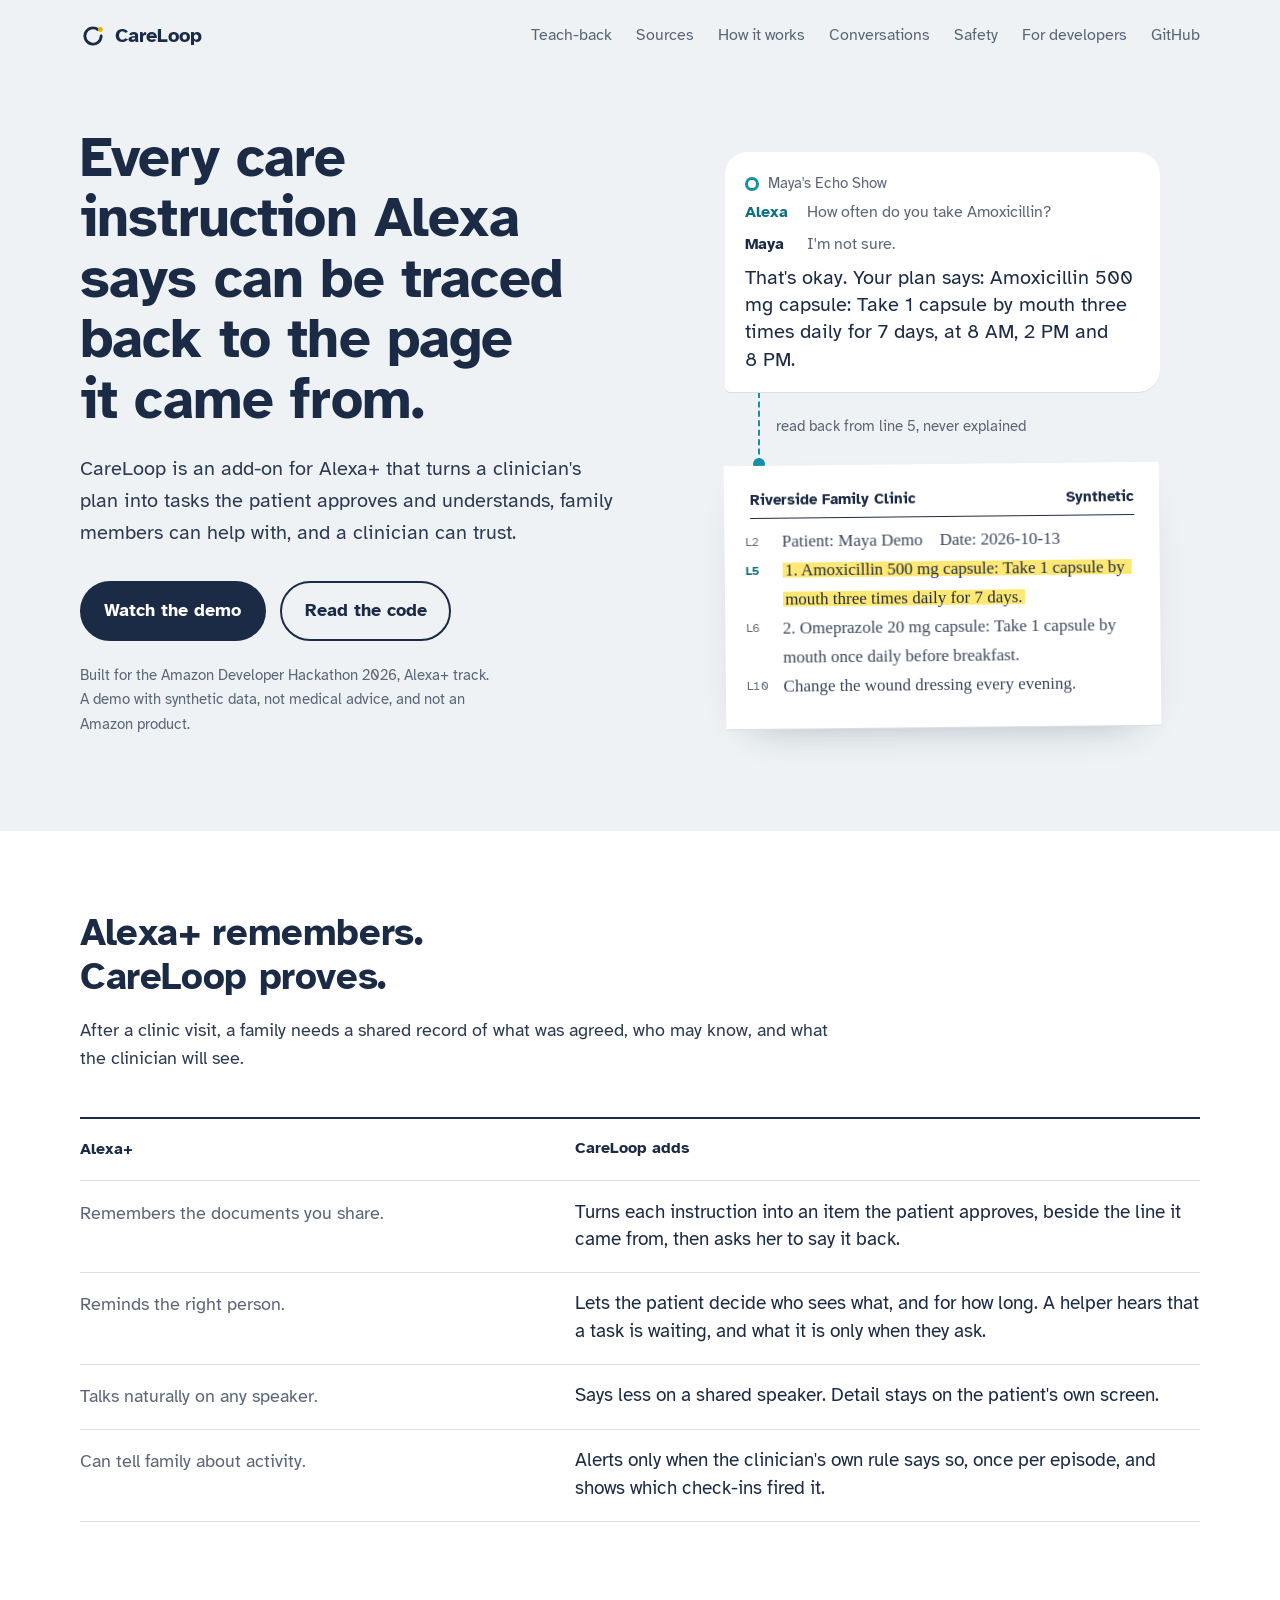
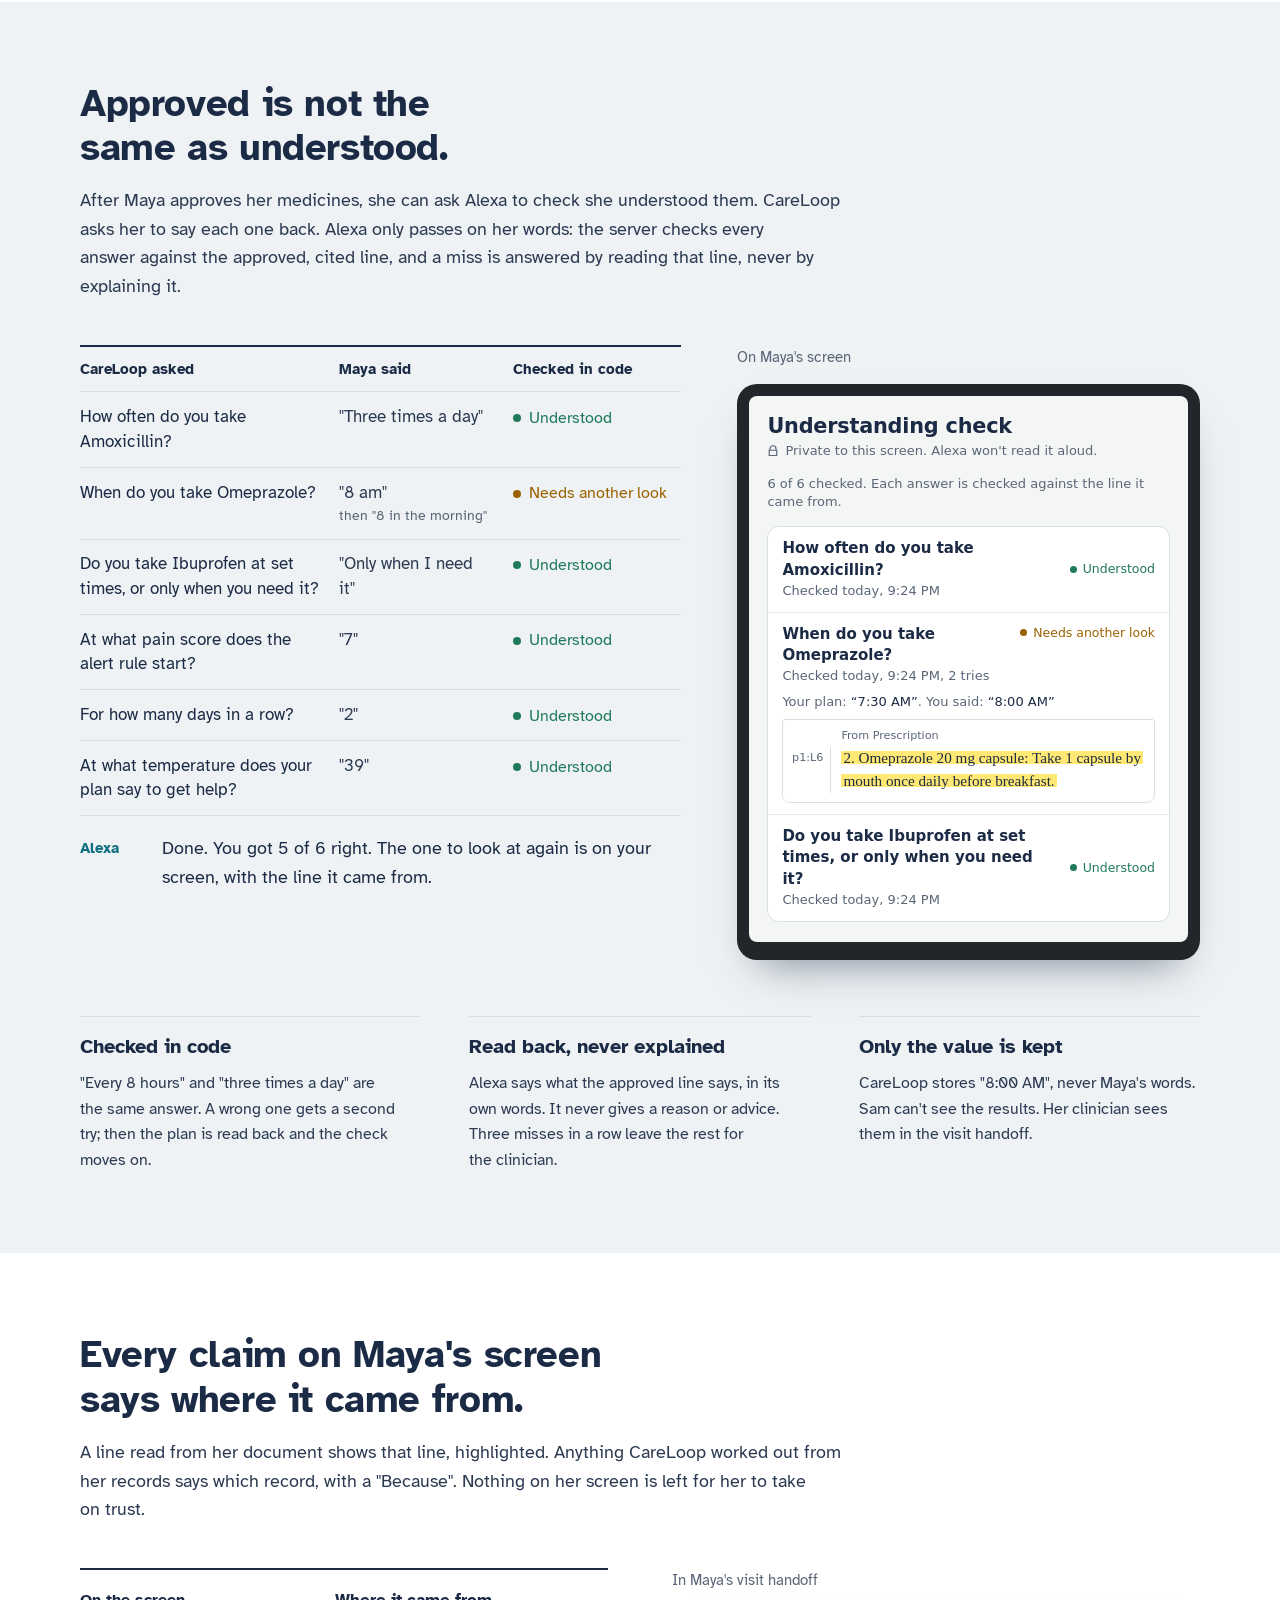
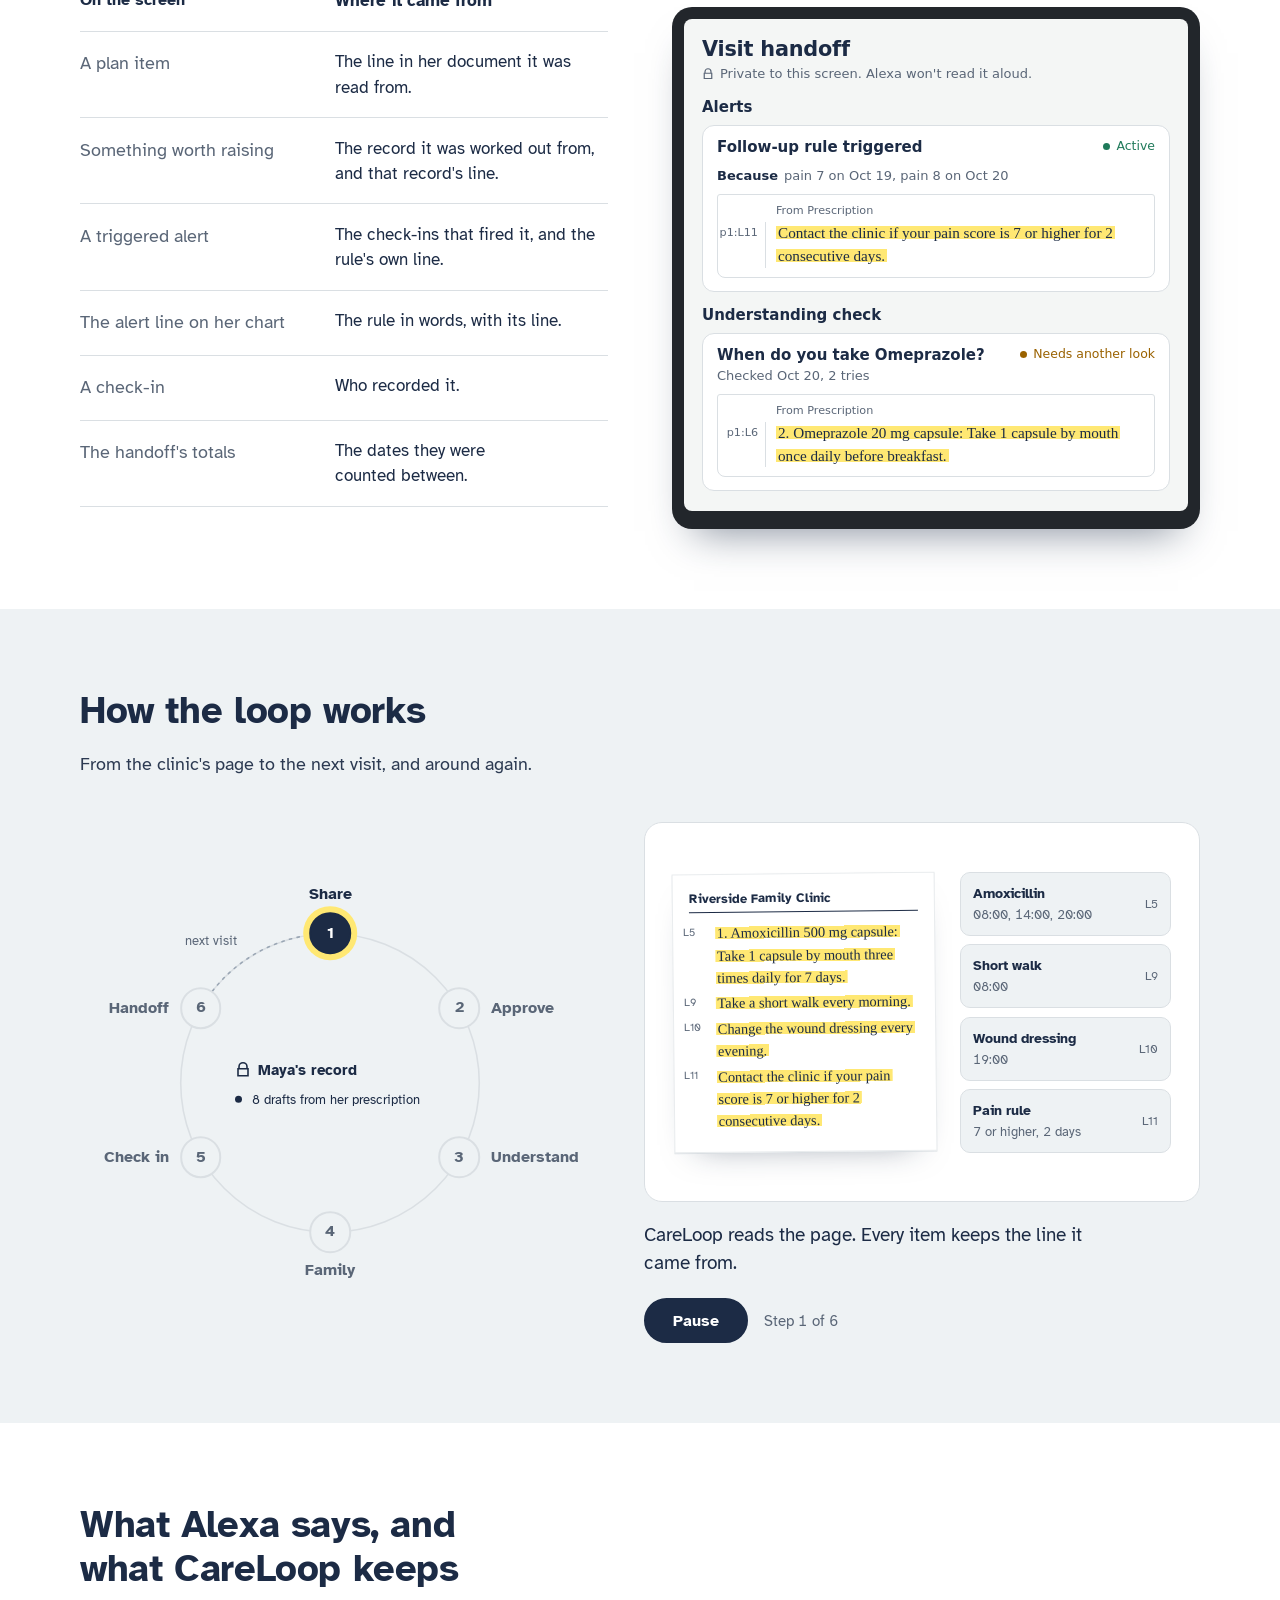
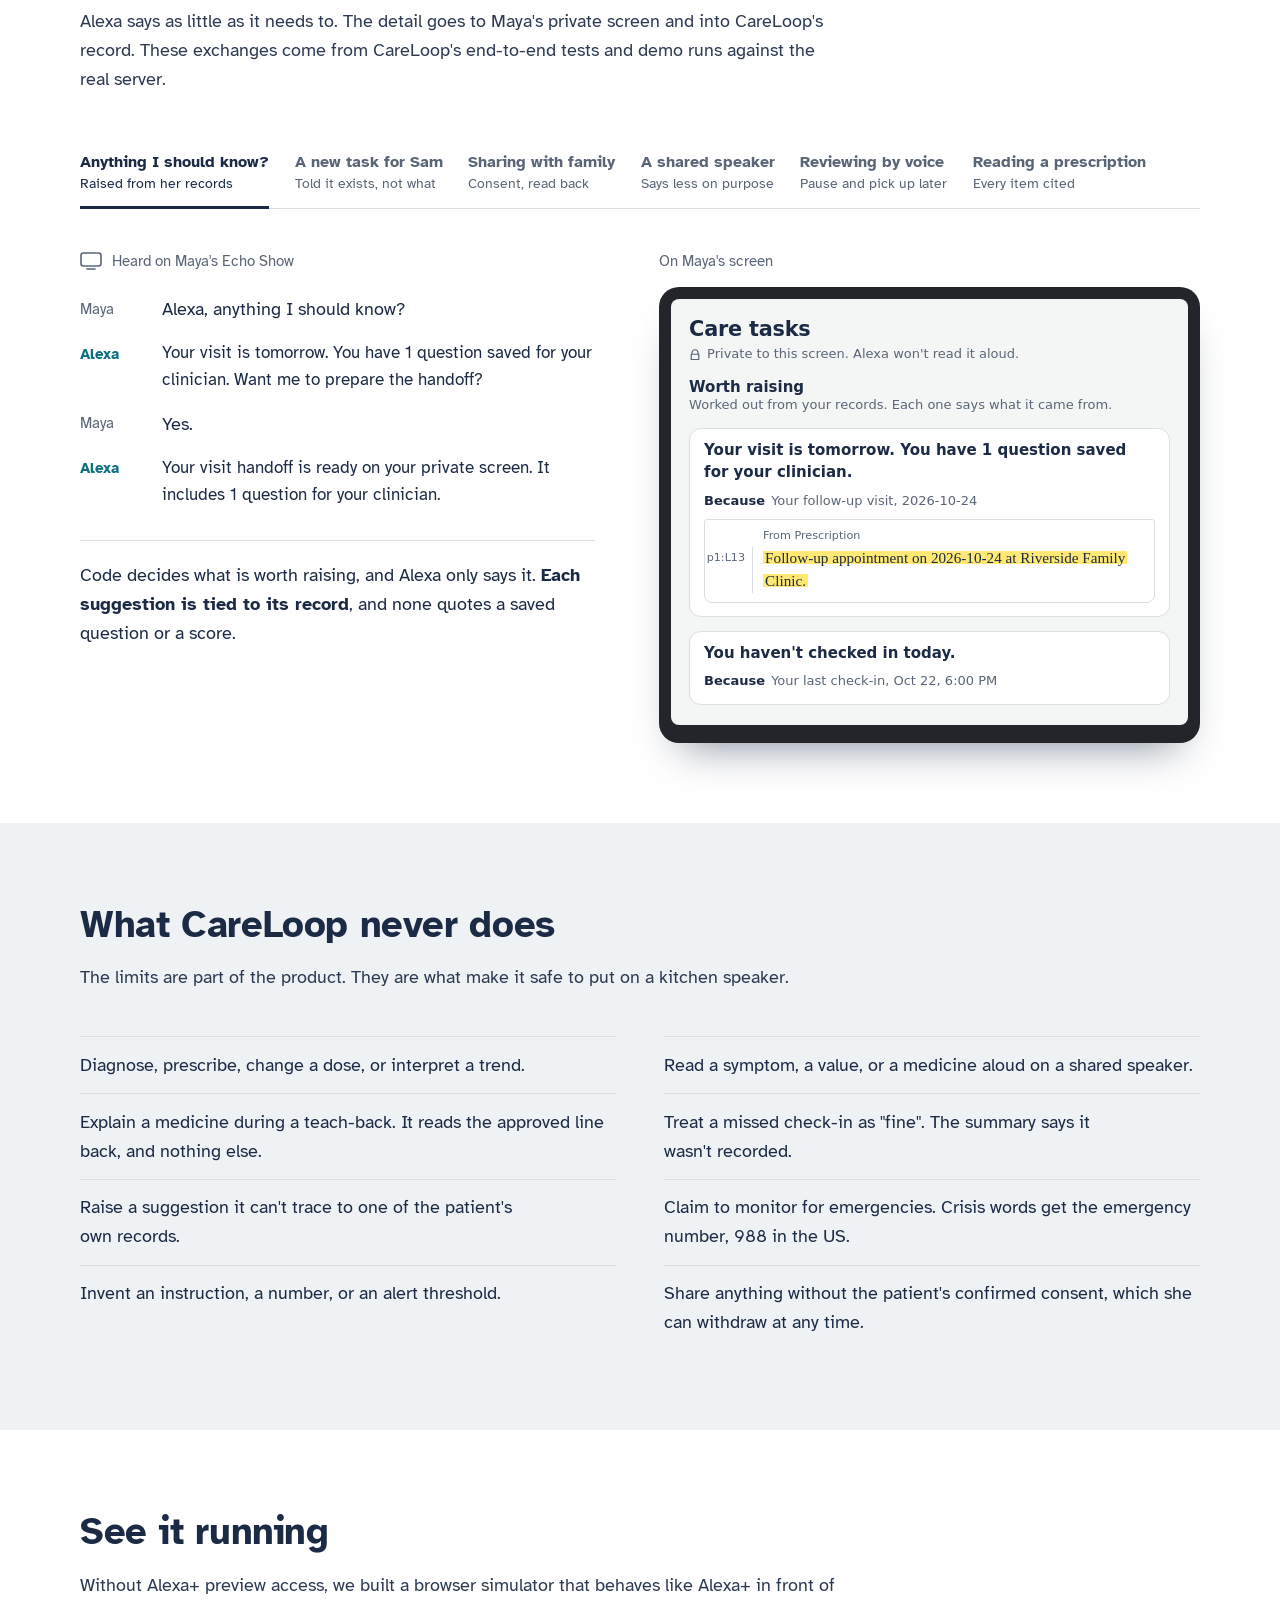
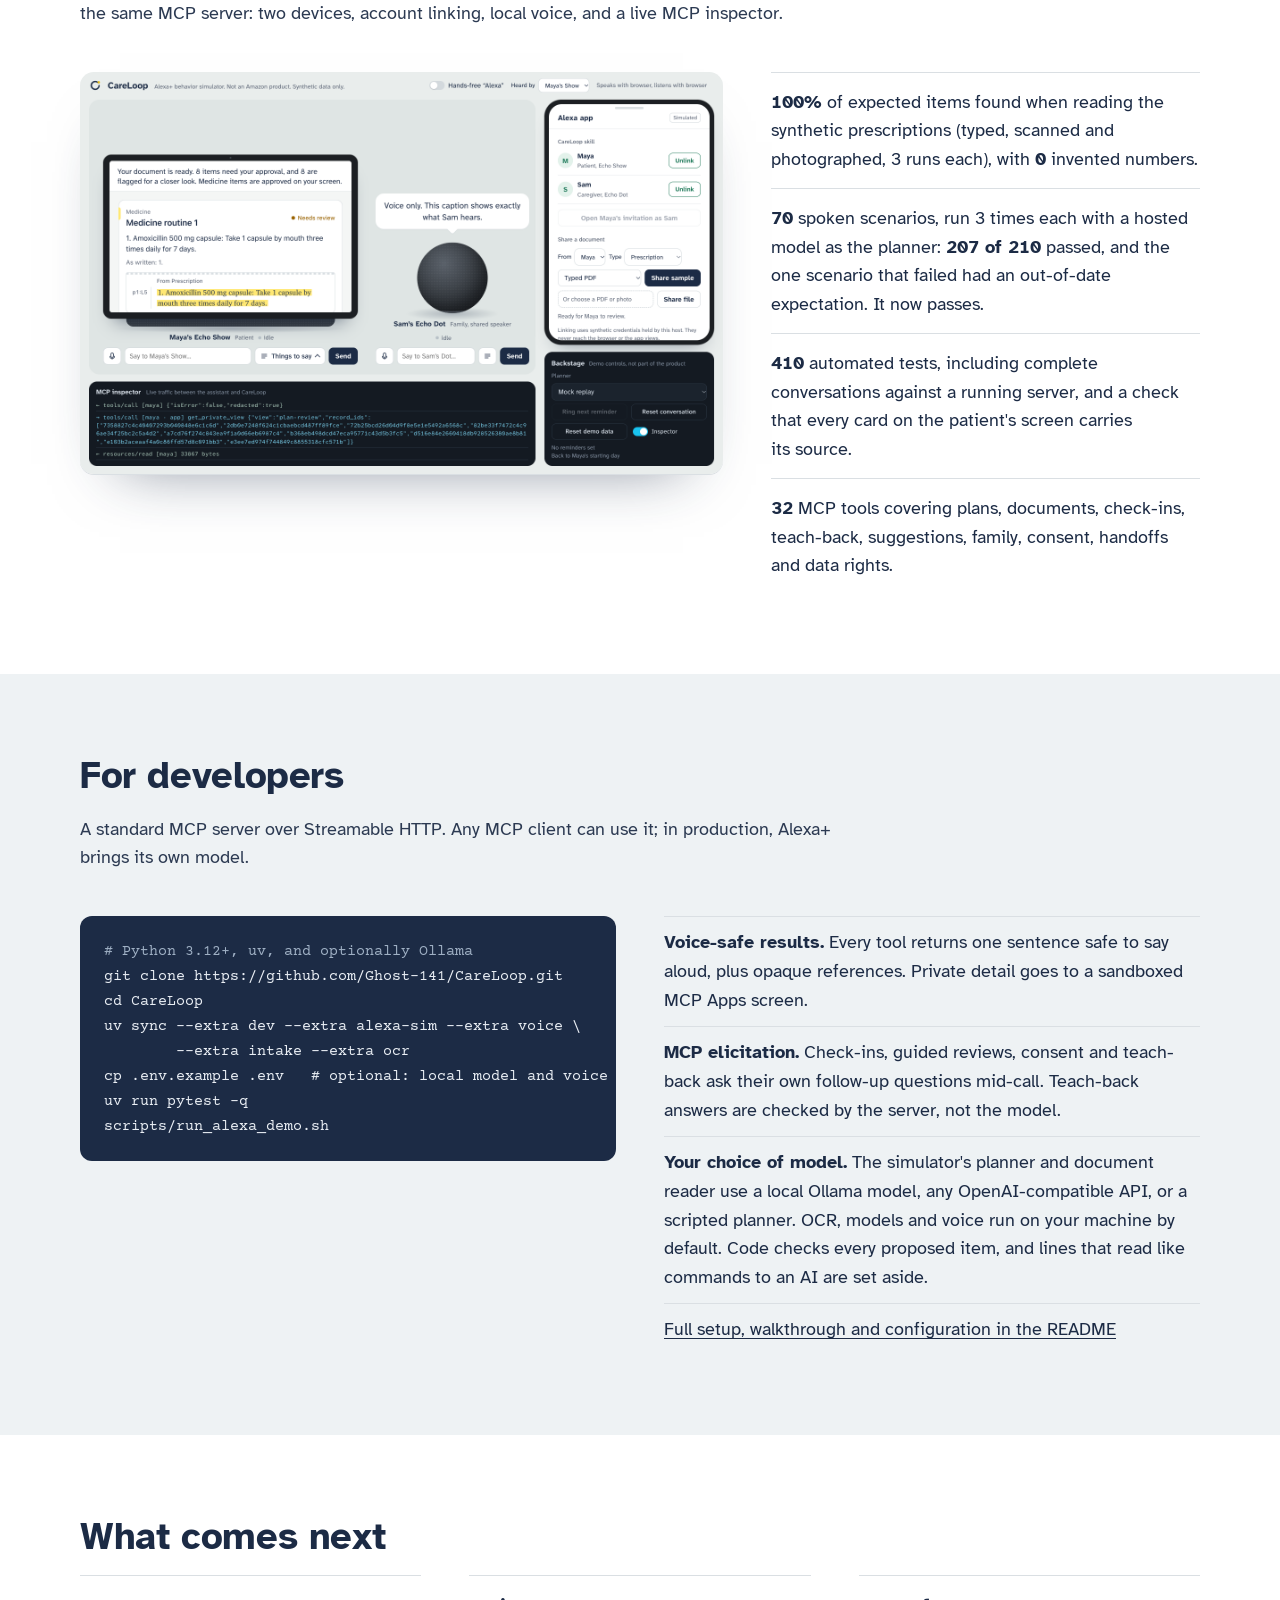
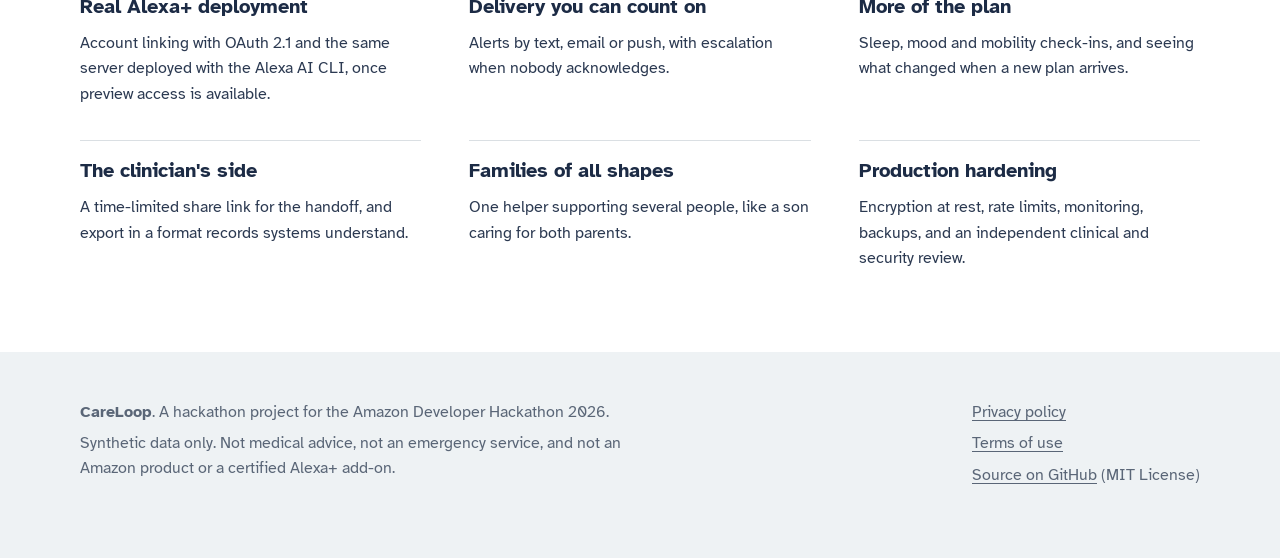
==== site/index.html @ 7f0a235f "Demo: "day four at home" story with real history, and a new 3-minute plan - seed_history (CARELOOP_D" ====
<!doctype html>
<html lang="en">
<head>
<meta charset="utf-8">
<meta name="viewport" content="width=device-width, initial-scale=1">
<title>CareLoop · The accountable care loop for Alexa+</title>
<meta name="description" content="CareLoop is an MCP add-on for Alexa+ that turns a clinician's plan into tasks the patient approves and understands, family members can help with, and a clinician can trust. Every claim traces back to the line or record it came from.">
<link rel="icon" href="data:image/svg+xml,%3Csvg xmlns='http://www.w3.org/2000/svg' viewBox='0 0 32 32'%3E%3Cpath d='M26 16a10 10 0 1 1-4-8' fill='none' stroke='%231c2b45' stroke-width='4' stroke-linecap='round'/%3E%3Ccircle cx='25' cy='8' r='3' fill='%23e0b400'/%3E%3C/svg%3E">
<meta name="theme-color" content="#1c2b45">
<link rel="canonical" href="https://ghost-141.github.io/CareLoop/">
<meta property="og:type" content="website">
<meta property="og:site_name" content="CareLoop">
<meta property="og:title" content="CareLoop · The accountable care loop for Alexa+">
<meta property="og:description" content="CareLoop is an MCP add-on for Alexa+ that turns a clinician's plan into tasks the patient approves and understands, family members can help with, and a clinician can trust. Every claim traces back to the line or record it came from.">
<meta property="og:url" content="https://ghost-141.github.io/CareLoop/">
<meta property="og:image" content="https://ghost-141.github.io/CareLoop/assets/simulator.png">
<meta property="og:image:alt" content="The CareLoop simulator: Maya's Echo Show, Sam's Echo Dot and the Alexa app panel">
<meta name="twitter:card" content="summary_large_image">
<link rel="preconnect" href="https://fonts.googleapis.com">
<link rel="preconnect" href="https://fonts.gstatic.com" crossorigin>
<link href="https://fonts.googleapis.com/css2?family=Atkinson+Hyperlegible:ital,wght@0,400;0,700;1,400&family=Courier+Prime:wght@400;700&display=swap" rel="stylesheet">
<style>
  :root {
    --ink: #1c2b45;
    --paper: #eef2f4;
    --sheet: #ffffff;
    --mark: #ffe873;
    --voice: #1690a6;
    --voice-text: #0e6f81;
    --muted: #5a6677;
    --rule: #dadfe3;
    --sans: "Atkinson Hyperlegible", system-ui, sans-serif;
    --print: Charter, "Bitstream Charter", "Iowan Old Style", Georgia, serif;
    --code: "Courier Prime", "Courier New", monospace;
    --measure: 64ch;
  }
  * { box-sizing: border-box; }
  html { scroll-behavior: smooth; }
  body { margin: 0; background: var(--paper); color: var(--ink); font: 400 1.125rem/1.6 var(--sans); }
  p, li, figcaption { text-wrap: pretty; }
  h1, h2, h3 { text-wrap: balance; }
  a { color: inherit; text-decoration-thickness: 1px; text-underline-offset: 3px; }
  a:focus-visible, button:focus-visible { outline: 3px solid var(--voice); outline-offset: 3px; border-radius: 4px; }
  img { max-width: 100%; height: auto; display: block; }
  .wrap { width: min(1120px, 100% - 2.5rem); margin-inline: auto; }

  /* ---- header ---------------------------------------------------------------------- */
  header.site { padding: 1.25rem 0; }
  header.site .wrap { display: flex; align-items: center; justify-content: space-between; gap: 1rem; flex-wrap: wrap; }
  .wordmark { font-weight: 700; font-size: 1.25rem; text-decoration: none; display: inline-flex; align-items: center; gap: .55rem; }
  .wordmark svg { width: 26px; height: 26px; }
  nav.site { display: flex; gap: 1.5rem; font-size: 1rem; flex-wrap: wrap; }
  nav.site a { text-decoration: none; color: var(--muted); }
  nav.site a:hover { color: var(--ink); text-decoration: underline; }

  /* ---- hero: a spoken line traced back to the page ------------------------------------- */
  .hero { padding: 3.5rem 0 5rem; }
  .hero .wrap { display: grid; grid-template-columns: minmax(0, 1.05fr) minmax(0, 1fr); gap: 4rem; align-items: center; }
  h1 { font-size: clamp(2.2rem, 4.4vw, 3.5rem); line-height: 1.08; letter-spacing: -0.015em; margin: 0 0 1.4rem; font-weight: 700; max-width: 16ch; }
  .lede { font-size: 1.25rem; max-width: 46ch; margin: 0 0 2rem; color: #2c3a52; }
  .actions { display: flex; gap: .9rem; flex-wrap: wrap; }
  .button { display: inline-block; padding: .85rem 1.4rem; border-radius: 999px; font-weight: 700; text-decoration: none; border: 2px solid var(--ink); }
  .button.primary { background: var(--ink); color: var(--sheet); }
  .button.primary:hover { background: #2b3f63; }
  .button.secondary:hover { background: var(--sheet); }
  .fineprint { margin-top: 1.4rem; font-size: .95rem; color: var(--muted); max-width: 46ch; }

  .trace { position: relative; }
  .spoken { background: var(--sheet); border-radius: 1.4rem 1.4rem 1.4rem .3rem; padding: 1.2rem 1.4rem 1.2rem 1.25rem; box-shadow: 0 1px 0 var(--rule); position: relative; z-index: 1; max-width: 30rem; }
  .spoken .who { display: flex; align-items: center; gap: .55rem; font-size: .95rem; color: var(--muted); margin-bottom: .35rem; }
  .ring { width: 14px; height: 14px; border-radius: 50%; border: 3px solid var(--voice); }
  .spoken p { margin: 0; font-size: 1.3rem; line-height: 1.4; }
  .thread { height: 4.5rem; margin-left: 2.1rem; border-left: 2px dashed var(--voice); position: relative; }
  .thread::after { content: ""; position: absolute; left: -7px; bottom: -6px; width: 12px; height: 12px; border-radius: 50%; background: var(--voice); }
  .thread span { position: absolute; left: 1rem; top: 1.35rem; font-size: .95rem; color: var(--muted); }
  .slip { background: var(--sheet); padding: 1.5rem 1.6rem 1.7rem 3.6rem; font: 400 1.0625rem/1.7 var(--print); box-shadow: 0 1px 0 var(--rule), 0 18px 40px -28px rgba(28, 43, 69, .45); transform: rotate(-.6deg); position: relative; }
  .slip .head { margin-left: -2rem; font: 700 .95rem/1.4 var(--sans); border-bottom: 1px solid var(--ink); padding-bottom: .4rem; margin-bottom: .6rem; display: flex; justify-content: space-between; gap: 1rem; }
  .slip .line { white-space: pre-wrap; color: #39465c; position: relative; }
  .slip .line::before { content: attr(data-n); position: absolute; left: -2.3rem; top: .15rem; font: 400 .75rem/1.9 var(--sans); color: var(--muted); font-variant-numeric: tabular-nums; }
  .slip .hit::before { color: var(--voice-text); font-weight: 700; }
  .slip .hit { position: relative; color: var(--ink); }
  .slip .hit mark { background: linear-gradient(transparent 12%, var(--mark) 12%, var(--mark) 88%, transparent 88%); color: inherit; padding: 0 .15em; box-decoration-break: clone; -webkit-box-decoration-break: clone; }


  @media (prefers-reduced-motion: no-preference) {
    .thread { animation: draw 900ms 400ms ease-out both; transform-origin: top; }
    .slip .hit mark { background-size: 0% 100%; background-repeat: no-repeat; animation: sweep 700ms 1200ms ease-out forwards;
      background-image: linear-gradient(transparent 12%, var(--mark) 12%, var(--mark) 88%, transparent 88%); background-color: transparent; }
    @keyframes draw { from { transform: scaleY(0); } to { transform: scaleY(1); } }
    @keyframes sweep { to { background-size: 100% 100%; } }
  }

  .spoken .q { margin: 0 0 .55rem; font-size: 1rem; line-height: 1.4; color: var(--muted); display: grid; grid-template-columns: 3.4rem 1fr; gap: .5rem; }
  .spoken .q b { font-weight: 700; color: var(--ink); }
  .spoken .q b.alexa { color: var(--voice-text); }
  .spoken p.said { font-size: 1.22rem; }

  /* ---- sections ---------------------------------------------------------------------- */
  section { padding: 5rem 0; }
  section.sheet { background: var(--sheet); }
  h2 { font-size: clamp(1.8rem, 3vw, 2.4rem); line-height: 1.15; letter-spacing: -0.01em; margin: 0 0 1rem; max-width: 22ch; }
  h3 { font-size: 1.25rem; margin: 0 0 .5rem; }
  .intro { max-width: var(--measure); margin: 0 0 2.75rem; color: #2c3a52; }

  /* problem: what Alexa+ does, and what a care plan still needs */
  .pairs { border-top: 2px solid var(--ink); }
  .pair-row { display: grid; grid-template-columns: minmax(0, 1fr) minmax(0, 1.4fr); gap: 3rem; padding: 1.1rem 0; border-bottom: 1px solid var(--rule); }
  .pair-row p { margin: 0; }
  .pair-row p:first-child { color: var(--muted); }
  .pair-row p:last-child { font-size: 1.2rem; line-height: 1.45; }
  .pair-row.head p { font-weight: 700; font-size: 1rem; color: var(--ink); }

  /* the loop: a real sequence */

  /* conversations from the product */
  /* ---- what Alexa says, and what CareLoop keeps --------------------------------------- */
  .turn { display: grid; grid-template-columns: 4.2rem 1fr; gap: .9rem; padding: .5rem 0; align-items: start; }
  .turn .speaker { font-size: .95rem; color: var(--muted); padding-top: .1rem; }
  .turn .speaker.alexa { color: var(--voice-text); font-weight: 700; }
  .turn p { margin: 0; }
  .turn.alexa p { font-size: 1.05rem; }
  .turn.note p { font-size: .98rem; color: var(--muted); font-style: italic; }

  .tabs { display: flex; gap: .25rem 1.6rem; flex-wrap: wrap; border-bottom: 1px solid var(--rule); margin: 0 0 2.5rem; }
  .tabs button { font: 700 1rem/1.3 var(--sans); color: var(--muted); background: none; border: 0; padding: .9rem 0 .8rem; margin-bottom: -1px;
    border-bottom: 3px solid transparent; cursor: pointer; display: grid; gap: .1rem; text-align: left; }
  .tabs button span { font-weight: 400; font-size: .875rem; }
  .tabs button:hover { color: var(--ink); }
  .tabs button[aria-selected="true"] { color: var(--ink); border-bottom-color: var(--ink); }
  .tabs button:focus-visible { outline-offset: 4px; }

  .exchange { display: grid; grid-template-columns: minmax(0, 1fr) minmax(0, 1.05fr); gap: 1.5rem 4rem; align-items: start; }
  .exchange[hidden] { display: none; }
  .heard { margin: 0 0 .9rem; display: flex; align-items: center; gap: .6rem; font-size: .95rem; color: var(--muted); }
  .heard svg { width: 22px; height: 18px; flex: none; }
  .exchange .why { margin: 1.5rem 0 0; padding-top: 1.25rem; border-top: 1px solid var(--rule); font-size: 1.125rem; }
  .exchange .why strong { font-weight: 700; }
  .keeps { margin: 0; }
  .keeps figcaption { font-size: .95rem; color: var(--muted); margin: 0 0 .9rem; }

  /* An Echo Show, drawn as an object; its screen uses the product's own components. */
  .device-show { background: #22262b; border-radius: 20px; padding: 12px 12px 18px; box-shadow: 0 24px 40px -22px rgba(28, 43, 69, .55); }
  .ui { --page: #f4f6f5; --hair: #dadfe3; --hair-soft: #e9ecee; --ok: #1f7a5a; --warn: #9a6200; --warn-soft: #fff4d1; --danger: #b42318;
    --round: ui-rounded, "SF Pro Rounded", system-ui, -apple-system, "Segoe UI", sans-serif; --ui-sans: system-ui, -apple-system, "Segoe UI", Roboto, sans-serif;
    background: var(--page); border-radius: 8px; padding: 18px 18px 20px; font: 400 .9375rem/1.45 var(--ui-sans); color: var(--ink); display: grid; gap: 14px; }
  .ui-title { font: 600 1.3rem/1.2 var(--round); margin: 0; letter-spacing: -.01em; }
  .ui-note { display: flex; align-items: center; gap: 6px; color: var(--muted); font-size: .8125rem; margin: 3px 0 0; }
  .ui-note svg { width: 12px; height: 12px; flex: none; }
  .ui-h { font: 600 .9375rem/1.3 var(--round); margin: 0 0 -6px; }
  .ui-sub { color: var(--muted); font-size: .8125rem; margin: -10px 0 0; }
  .ui-rows { background: var(--sheet); border: 1px solid var(--hair); border-radius: 12px; overflow: hidden; }
  .ui-row { padding: 11px 14px; border-top: 1px solid var(--hair-soft); display: flex; gap: 12px; align-items: center; justify-content: space-between; }
  .ui-row:first-child { border-top: 0; }
  .ui-row.timed { display: grid; grid-template-columns: 3.4rem 1fr auto; align-items: start; }
  .ui-when { font: 600 .98rem/1.35 var(--round); font-variant-numeric: tabular-nums; }
  .ui-row b { font-weight: 600; display: block; }
  .ui-meta { color: var(--muted); font-size: .8125rem; display: block; }
  .ui-doc b { display: block; font-weight: 600; }
  .ui-status { display: inline-flex; align-items: center; gap: 6px; font-size: .78rem; font-weight: 500; white-space: nowrap; color: var(--muted); }
  .ui-status::before { content: ""; width: 7px; height: 7px; border-radius: 50%; background: currentColor; }
  .ui-status.ok { color: var(--ok); } .ui-status.warn { color: var(--warn); }
  .ui-btn { font: 600 .8125rem/1 var(--ui-sans); border-radius: 9px; padding: 0 12px; min-height: 32px; display: inline-flex; align-items: center; white-space: nowrap; }
  .ui-btn.primary { background: var(--ink); color: var(--sheet); }
  .ui-btn.quiet { border: 1px solid var(--hair); }
  .ui-btn.danger { color: var(--danger); padding: 0 4px; }
  .ui-review { background: var(--sheet); border: 1px solid var(--hair); border-radius: 12px; padding: 13px 14px 14px; position: relative; display: grid; gap: 8px; }
  .ui-review::before { content: ""; position: absolute; left: -1px; top: 14px; width: 4px; height: 24px; border-radius: 0 3px 3px 0; background: var(--mark); }
  .ui-review .ui-head { display: flex; justify-content: space-between; align-items: start; gap: 10px; }
  .ui-review .ui-name { display: block; font: 600 1.02rem/1.3 var(--round); margin: 1px 0 0; }
  .ui-review p { margin: 0; }
  .ui-slip { border: 1px solid var(--hair); border-radius: 3px 3px 8px 8px; font: 400 .95rem/1.5 var(--print); padding: 8px 10px 9px 0; display: grid; grid-template-columns: 48px 1fr; gap: 0 10px; }
  .ui-slip .from { grid-column: 2; font: 500 .7rem/1 var(--ui-sans); color: var(--muted); margin: 2px 0 6px; }
  .ui-slip .ln { font: 500 .7rem/2 var(--ui-sans); color: var(--muted); text-align: right; border-right: 1px solid var(--hair); padding-right: 7px; font-variant-numeric: tabular-nums; }
  .ui-slip mark { background: linear-gradient(transparent 12%, var(--mark) 12%, var(--mark) 88%, transparent 88%); color: inherit; padding: 0 2px; box-decoration-break: clone; -webkit-box-decoration-break: clone; }
  .ui-slip .ocr { display: block; font: 500 .7rem/1.6 var(--ui-sans); color: var(--muted); }
  .ui-field { display: grid; grid-template-columns: 4.5rem 1fr; align-items: center; gap: 10px; font-size: .8125rem; color: var(--muted); }
  .ui-field span:last-child { border: 1px solid var(--hair); border-radius: 7px; padding: 6px 9px; color: var(--ink); background: var(--page); font-variant-numeric: tabular-nums; }
  .ui-flag { background: var(--warn-soft); color: var(--warn); border-radius: 8px; padding: 8px 10px; font-size: .8125rem; }
  .ui-actions { display: flex; gap: 8px; }
  .ui-doc { display: flex; gap: 12px; align-items: center; background: var(--sheet); border: 1px solid var(--hair); border-radius: 12px; padding: 10px 14px; }
  .ui-doc i { width: 24px; height: 30px; flex: none; border: 1.5px solid var(--ink); border-radius: 2px 7px 2px 2px; background: repeating-linear-gradient(transparent 0 8px, var(--muted) 8px 9.5px, transparent 9.5px 12px) 4px 2px / 14px 22px no-repeat; opacity: .85; }

  /* Sam's Echo Dot has no screen, so what CareLoop keeps is the grant itself. */
  .grant { background: var(--sheet); border: 1px solid var(--rule); border-radius: 14px; overflow: hidden; }
  .grant-head { padding: 1rem 1.25rem; border-bottom: 1px solid var(--rule); display: flex; justify-content: space-between; gap: 1rem; align-items: baseline; flex-wrap: wrap; }
  .grant-head b { font-size: 1.1rem; }
  .grant-head span { color: var(--muted); font-size: .95rem; }
  .grant ul { list-style: none; margin: 0; padding: 0; }
  .grant li { display: flex; justify-content: space-between; gap: 1rem; padding: .8rem 1.25rem; border-top: 1px solid #e9ecee; font-size: 1rem; }
  .grant li:first-child { border-top: 0; }
  .grant .allowed, .grant .withheld { display: inline-flex; align-items: center; gap: .45rem; font-size: .95rem; white-space: nowrap; }
  .grant .allowed { color: #1f7a5a; }
  .grant .withheld { color: var(--muted); }
  .grant .allowed::before, .grant .withheld::before { content: ""; width: 8px; height: 8px; border-radius: 50%; background: currentColor; }
  .grant .withheld::before { background: none; border: 1.5px solid currentColor; width: 7px; height: 7px; }
  .grant-foot { margin: 0; padding: .9rem 1.25rem; border-top: 1px solid var(--rule); background: var(--paper); font-size: .95rem; color: #2c3a52; }

  @media (prefers-reduced-motion: no-preference) {
    .exchange.entering .turn, .exchange.entering .keeps { animation: arrive 360ms cubic-bezier(.2, .7, .2, 1) both; animation-delay: calc(var(--i, 0) * 70ms); }
    @keyframes arrive { from { opacity: 0; transform: translateY(6px); } }
  }

  /* ---- teach-back: what Maya was asked, what she said, what the code decided ---------- */
  .tb { display: grid; grid-template-columns: minmax(0, 1.3fr) minmax(0, 1fr); gap: 2.5rem 3.5rem; align-items: start; }
  .check { border-top: 2px solid var(--ink); margin: 0; }
  .check-row { display: grid; grid-template-columns: minmax(0, 1.55fr) minmax(0, 1fr) 10.5rem; gap: 1.25rem; padding: .8rem 0; border-bottom: 1px solid var(--rule); align-items: baseline; font-size: 1.05rem; line-height: 1.45; }
  .check-row.head { font-size: .95rem; font-weight: 700; padding: .7rem 0; }
  .check-row .heard-as { color: #2c3a52; }
  .check-row .heard-as small { display: block; color: var(--muted); font-size: .9rem; }
  .verdict { display: inline-flex; align-items: center; gap: .45rem; font-size: .98rem; white-space: nowrap; }
  .verdict::before { content: ""; width: 8px; height: 8px; border-radius: 50%; background: currentColor; flex: none; }
  .verdict.ok { color: #1f7a5a; }
  .verdict.warn { color: #9a6200; }
  .check-end { display: grid; grid-template-columns: 4.2rem 1fr; gap: .9rem; padding: 1.1rem 0 0; margin: 0; }
  .check-end span { color: var(--voice-text); font-weight: 700; font-size: .95rem; padding-top: .1rem; }
  .rules3 { display: grid; grid-template-columns: repeat(3, minmax(0, 1fr)); gap: 2rem 3rem; margin: 3.5rem 0 0; padding: 0; list-style: none; }
  .rules3 li { border-top: 1px solid var(--rule); padding-top: .9rem; }
  .rules3 p { margin: .3rem 0 0; font-size: 1rem; color: #2c3a52; }
  .ui-said { margin: 0; font-size: .8125rem; color: var(--muted); }
  .ui-said q { color: var(--ink); }
  .ui-row.tall { display: grid; gap: 7px; }
  .ui-row.tall .ui-head { display: flex; justify-content: space-between; gap: 10px; align-items: start; }

  /* ---- sources: every claim and where it came from ---------------------------------- */
  .src { display: grid; grid-template-columns: minmax(0, 1fr) minmax(0, 1fr); gap: 2.5rem 4rem; align-items: start; }
  .src .pair-row { grid-template-columns: minmax(0, .9fr) minmax(0, 1.1fr); gap: 2rem; }
  .src .pair-row p:last-child { font-size: 1.08rem; }
  .ui-because { display: flex; gap: 6px; align-items: baseline; margin: 0; font-size: .8125rem; color: var(--muted); }
  .ui-because b { color: var(--ink); font-weight: 600; flex: none; }
  .ui-card { background: var(--sheet); border: 1px solid var(--hair); border-radius: 12px; padding: 11px 14px 13px; display: grid; gap: 8px; }
  .ui-card .ui-head { display: flex; justify-content: space-between; gap: 10px; align-items: start; }

  /* safety */
  .never { columns: 2; column-gap: 3rem; margin: 0; padding: 0; list-style: none; }
  .never li { break-inside: avoid; padding: .85rem 0; border-top: 1px solid var(--rule); }

  /* see it */
  .seeit { display: grid; grid-template-columns: minmax(0, 1.5fr) minmax(0, 1fr); gap: 3rem; align-items: start; }
  .screen-shot { border-radius: 14px; overflow: hidden; box-shadow: 0 1px 0 var(--rule), 0 30px 60px -40px rgba(28, 43, 69, .6); background: var(--sheet); }
  .facts { margin: 0; padding: 0; list-style: none; }
  .facts li { padding: .9rem 0; border-top: 1px solid var(--rule); }
  .facts b { font-variant-numeric: tabular-nums; }

  /* developers */
  .dev { display: grid; grid-template-columns: minmax(0, 1fr) minmax(0, 1fr); gap: 3rem; align-items: start; }
  pre { margin: 0; background: var(--ink); color: #e9eef4; padding: 1.4rem 1.5rem; border-radius: 12px; overflow-x: auto; font: 400 .92rem/1.7 var(--code); }
  pre .c { color: #9fb0c4; }
  .stack { margin: 0; padding: 0; list-style: none; }
  .stack li { padding: .7rem 0; border-top: 1px solid var(--rule); }

  /* roadmap */
  .next { display: grid; grid-template-columns: repeat(3, minmax(0, 1fr)); gap: 2rem 3rem; margin: 0; padding: 0; list-style: none; }
  .next li { border-top: 1px solid var(--rule); padding-top: .9rem; }
  .next p { margin: .3rem 0 0; font-size: 1rem; color: #2c3a52; }


  footer.site { padding: 3rem 0 4rem; font-size: .98rem; color: var(--muted); }
  footer.site .wrap { display: flex; justify-content: space-between; gap: 2rem; flex-wrap: wrap; }
  footer.site p { margin: 0 0 .4rem; max-width: 60ch; }

  /* ---- how the loop works: a ring of five steps around Maya's record ------------------ */
  .loopviz { display: grid; grid-template-columns: minmax(0, 500px) minmax(0, 1fr); gap: 3rem 4rem; align-items: center; }
  .ring-wrap { position: relative; width: 88%; margin-inline: auto; aspect-ratio: 1; }
  .ring-svg { position: absolute; inset: 0; width: 100%; height: 100%; overflow: visible; }
  .ring-track { fill: none; stroke: var(--rule); stroke-width: 2; }
  .ring-back { fill: none; stroke: #9aa6b4; stroke-width: 2; stroke-dasharray: 3 7; stroke-linecap: round; }
  .ring-prog { fill: none; stroke: var(--ink); stroke-width: 4; stroke-linecap: round; }
  .ring-token { fill: var(--ink); stroke: var(--mark); stroke-width: 5; paint-order: stroke; }
  .ring-next { font: 400 17px var(--sans); fill: var(--muted); }
  .station { position: absolute; transform: translate(-50%, -50%); display: block;
    background: none; border: 0; padding: 0; cursor: pointer; font: 700 1rem/1.2 var(--sans); color: var(--muted); }
  .station span { position: absolute; white-space: nowrap; }
  .station.lab-top span { bottom: calc(100% + .5rem); left: 50%; transform: translateX(-50%); }
  .station.lab-right span { left: calc(100% + .7rem); top: 50%; transform: translateY(-50%); }
  .station.lab-left span { right: calc(100% + .7rem); top: 50%; transform: translateY(-50%); }
  .station.lab-below span { top: calc(100% + .55rem); left: 50%; transform: translateX(-50%); }
  .station i { font-style: normal; width: 2.6rem; height: 2.6rem; border-radius: 50%; display: grid; place-items: center;
    background: var(--paper); border: 2px solid var(--rule); color: var(--muted); transition: background .3s, border-color .3s, color .3s, box-shadow .3s; }
  .station.done i { border-color: var(--ink); color: var(--ink); }
  .station[aria-current="step"] { color: var(--ink); }
  .station[aria-current="step"] i { background: var(--ink); border-color: var(--ink); color: var(--sheet); box-shadow: 0 0 0 6px var(--mark); }
  .station:hover { color: var(--ink); }
  .station:focus-visible { outline: none; }
  .station:focus-visible i { outline: 3px solid var(--voice); outline-offset: 4px; }
  .ring-col { position: relative; }
  .record { position: absolute; left: 50%; top: 50%; transform: translate(-50%, -50%); width: 38%; }
  .record h3 { font-size: .95rem; margin: 0 0 .55rem; display: flex; align-items: center; gap: .45rem; }
  .record h3 svg { width: 16px; height: 16px; flex: none; }
  .record ol { list-style: none; margin: 0; padding: 0; display: grid; gap: .3rem; }
  .record li { font-size: .84rem; line-height: 1.3; color: var(--ink); display: grid; grid-template-columns: .7rem 1fr; gap: .35rem; align-items: baseline; }
  .record li::before { content: ""; width: 7px; height: 7px; border-radius: 50%; background: var(--ink); transform: translateY(-1px); }
  .record li[hidden] { display: none; }

  .stage { display: grid; gap: 1.25rem; }
  .scene { background: var(--sheet); border: 1px solid var(--rule); border-radius: 18px; min-height: 380px; padding: 1.75rem; display: grid; align-items: center; position: relative; overflow: hidden; }
  .scene > div[hidden] { display: none; }
  .caption { margin: 0; font-size: 1.2rem; line-height: 1.45; max-width: 40ch; min-height: 3.5rem; }
  .controls { display: flex; align-items: center; gap: 1rem; }
  .play { font: 700 1rem var(--sans); padding: .65rem 1.3rem; border-radius: 999px; border: 2px solid var(--ink); background: var(--ink); color: var(--sheet); cursor: pointer; min-width: 6.5rem; }
  .play:hover { background: #2b3f63; }
  .play:focus-visible { outline: 3px solid var(--voice); outline-offset: 3px; }
  .controls .count { color: var(--muted); font-size: .95rem; font-variant-numeric: tabular-nums; }

  /* scene parts */
  .v-row { display: grid; grid-template-columns: minmax(0, 1.25fr) minmax(0, 1fr); gap: 1.5rem; align-items: center; }
  .v-paper { background: var(--sheet); box-shadow: 0 1px 0 var(--rule), 0 16px 34px -24px rgba(28, 43, 69, .5); border: 1px solid #e9ecee; padding: 1rem 1rem 1.1rem 2.6rem; transform: rotate(-.6deg); position: relative; overflow: hidden; font: 400 .9rem/1.55 var(--print); }
  .v-paper .hd { margin-left: -1.6rem; font: 700 .8rem/1.3 var(--sans); border-bottom: 1px solid var(--ink); padding-bottom: .3rem; margin-bottom: .45rem; }
  .v-paper .ln { position: relative; color: #39465c; padding: .1rem 0; }
  .v-paper .ln::before { content: attr(data-n); position: absolute; left: -2rem; top: .2rem; font: 400 .68rem/1.6 var(--sans); color: var(--muted); }
  .v-paper mark { color: var(--ink); background-image: linear-gradient(transparent 12%, var(--mark) 12%, var(--mark) 88%, transparent 88%);
    background-color: transparent; background-repeat: no-repeat; background-size: 100% 100%; padding: 0 2px; box-decoration-break: clone; -webkit-box-decoration-break: clone; }
  .v-scan { position: absolute; left: 0; right: 0; top: 100%; height: 2px; background: var(--voice); opacity: 0; }
  .v-drafts { display: grid; gap: .55rem; }
  .v-chip { background: var(--paper); border: 1px solid var(--rule); border-radius: 10px; padding: .55rem .75rem; display: grid; grid-template-columns: 1fr auto; gap: 0 .75rem; font-size: .9rem; }
  .v-chip b { font-weight: 700; }
  .v-chip small { grid-column: 1; color: var(--muted); font-size: .82rem; font-variant-numeric: tabular-nums; }
  .v-chip em { grid-row: 1 / 3; grid-column: 2; align-self: center; font: 400 .72rem var(--sans); color: var(--muted); font-style: normal; }

  .v-say { display: flex; align-items: flex-start; gap: .7rem; margin: 0 0 1rem; }
  .v-say .who { font-weight: 700; color: var(--voice-text); font-size: .95rem; padding-top: .55rem; }
  .v-say p { margin: 0; background: var(--paper); border-radius: 16px 16px 16px 4px; padding: .55rem .9rem; font-size: 1.05rem; }
  .v-say.dot p { border-radius: 16px 16px 4px 16px; }
  .v-tag { display: block; font-size: .8rem; color: var(--muted); margin: 0 0 .4rem; }
  .swap { display: inline-grid; }
  .swap > * { grid-area: 1 / 1; }
  .swap .was { opacity: 0; }
  .ui-btn.done-btn { background: var(--sheet); color: #1f7a5a; border: 1px solid #1f7a5a; }

  .v-dot { width: 120px; height: 120px; border-radius: 50%; border: 7px solid #f5c400; box-shadow: 0 10px 22px -8px rgba(28, 43, 69, .5); position: relative;
    background: radial-gradient(circle, rgba(255, 255, 255, .07) 1px, transparent 1.3px) 0 0 / 6px 6px, radial-gradient(circle at 40% 35%, #444a52, #33383e 60%, #262a2f); margin: 0 auto; }
  .v-dot::after { content: ""; position: absolute; left: -30%; right: -30%; bottom: -26px; height: 30px; border-radius: 50%; background: radial-gradient(closest-side, rgba(245, 196, 0, .55), transparent); }
  .v-dot.calm { border-color: #c9d0d5; }
  .v-dot.calm::after { background: radial-gradient(closest-side, rgba(28, 43, 69, .22), transparent); }
  .v-dotcap { text-align: center; font-size: .9rem; color: var(--muted); margin: 1.5rem 0 0; }
  .v-task { display: flex; gap: .8rem; align-items: center; background: var(--paper); border: 1px solid var(--rule); border-radius: 10px; padding: .6rem .8rem; margin-top: .9rem; font-size: .92rem; }
  .v-task b { font-variant-numeric: tabular-nums; }
  .v-task .to { margin-left: auto; color: #1f7a5a; font-weight: 700; }

  .v-chart { display: grid; grid-template-columns: repeat(4, 1fr); gap: .9rem; align-items: end; height: 190px; position: relative; padding: 0 0 1.6rem; border-bottom: 1px solid var(--rule); }
  .v-col { position: relative; height: 100%; display: flex; flex-direction: column; justify-content: flex-end; text-align: center; }
  .v-bar { height: calc(var(--v) * 10%); flex: none; background: #c7d0d9; border-radius: 6px 6px 2px 2px; transform-origin: bottom; }
  .v-bar.hi { background: #b42318; }
  .v-col b { font-size: .9rem; font-variant-numeric: tabular-nums; margin-bottom: .25rem; }
  .v-col span { position: absolute; bottom: -1.55rem; left: 0; right: 0; font-size: .8rem; color: var(--muted); }
  .v-line { position: absolute; left: -.4rem; right: -.4rem; bottom: calc(1.6rem + (100% - 1.6rem) * .7); border-top: 2px dashed #9a6200; }
  .v-line span { position: absolute; left: .4rem; top: -1.45rem; font-size: .78rem; color: #9a6200; background: var(--sheet); padding-right: .3rem; }
  .v-fire { margin-top: 1.1rem; display: flex; gap: .55rem; align-items: center; font-size: .92rem; }
  .v-fire::before { content: ""; width: 9px; height: 9px; border-radius: 50%; background: #b42318; }

  .v-handoff { background: var(--sheet); border: 1px solid var(--rule); border-radius: 12px; box-shadow: 0 16px 34px -26px rgba(28, 43, 69, .5); overflow: hidden; max-width: 460px; margin: 0 auto; width: 100%; }
  .v-handoff header { padding: .9rem 1.1rem; border-bottom: 1px solid var(--rule); display: flex; justify-content: space-between; gap: 1rem; align-items: baseline; }
  .v-handoff header b { font-size: 1.05rem; }
  .v-handoff header span { color: var(--muted); font-size: .85rem; }
  .v-tally { display: grid; grid-template-columns: repeat(3, 1fr); }
  .v-tally div { padding: .6rem 1.1rem; box-shadow: -1px 0 0 #e9ecee, 0 -1px 0 #e9ecee; }
  .v-tally b { display: block; font-size: 1.3rem; font-variant-numeric: tabular-nums; }
  .v-tally span { font-size: .8rem; color: var(--muted); }
  .v-tally .alert b { color: #b42318; }
  .v-hrow { padding: .65rem 1.1rem; border-top: 1px solid #e9ecee; font-size: .9rem; }
  .v-hrow small { display: block; color: var(--muted); font-size: .78rem; }
  .v-hrow mark { background: linear-gradient(transparent 12%, var(--mark) 12%, var(--mark) 88%, transparent 88%); color: inherit; font-family: var(--print); padding: 0 2px; }

  @media (prefers-reduced-motion: no-preference) {
    .scene .run .a-in { animation: v-in 460ms cubic-bezier(.2, .7, .2, 1) var(--d, 0ms) both; }
    .scene .run .a-pop { animation: v-pop 420ms cubic-bezier(.2, .8, .3, 1.2) var(--d, 0ms) both; }
    .scene .run .a-mark { animation: v-mark 520ms ease-out var(--d, 0ms) both; }
    .scene .run .v-scan { animation: v-scan 1500ms ease-in-out 200ms both; }
    .scene .run .a-grow { animation: v-grow 520ms cubic-bezier(.2, .7, .2, 1) var(--d, 0ms) both; }
    .scene .run .was { animation: v-hold 200ms ease-in var(--d, 0ms) both; }
    .scene .run .now { animation: v-in 300ms ease-out var(--d, 0ms) both; }
    .scene .run .a-ring { animation: v-ring 600ms ease-out var(--d, 0ms) both; }
    .scene .run .a-btn { animation: v-press 260ms ease-out var(--d, 0ms) both; }
    @keyframes v-in { from { opacity: 0; transform: translateY(8px); } }
    @keyframes v-pop { from { opacity: 0; transform: scale(.9) translateX(-10px); } }
    @keyframes v-mark { from { background-size: 0% 100%; } }
    @keyframes v-scan { 0% { top: 0; opacity: 0; } 10% { opacity: 1; } 90% { opacity: 1; } 100% { top: 100%; opacity: 0; } }
    @keyframes v-grow { from { transform: scaleY(0); } }
    @keyframes v-hold { from { opacity: 1; } to { opacity: 0; } }
    .scene .run .a-ring::after { animation: v-fadein 600ms ease-out var(--d, 0ms) both; }
    @keyframes v-fadein { from { opacity: 0; } }
    @keyframes v-ring { from { border-color: #c9d0d5; } }
    @keyframes v-press { from { background: var(--ink); color: var(--sheet); border-color: var(--ink); } }
  }
  @media (max-width: 900px) {
    .loopviz { grid-template-columns: 1fr; }
    .ring-wrap { width: min(74%, 380px); }
  }
  @media (max-width: 560px) {
    .station { font-size: .8rem; }
    .ring-next { font-size: 26px; }
    .station.lab-right span { left: calc(100% + .4rem); }
    .station.lab-left span { right: calc(100% + .4rem); }
    .station i { width: 2.2rem; height: 2.2rem; }
    .record { position: static; transform: none; width: auto; margin: 2.2rem 0 0; background: var(--sheet); border: 1px solid var(--rule); border-radius: 14px; padding: 1rem 1.1rem; }
    .record li { font-size: .92rem; }
    .scene { padding: 1.1rem; min-height: 0; }
    .v-row { grid-template-columns: 1fr; }
    .caption { font-size: 1.08rem; }
  }

  @media (max-width: 900px) {
    .hero .wrap, .exchange, .seeit, .dev, .tb, .src { grid-template-columns: 1fr; gap: 2.5rem; }
    .next, .rules3 { grid-template-columns: 1fr; }
    .rules3 { gap: 1.5rem; margin-top: 2.5rem; }
    .src .pair-row { grid-template-columns: 1fr; gap: .3rem; }
    .src .pair-row p:first-child::before { content: "On the screen"; }
    .src .pair-row p:last-child::before { content: "Where it came from"; }
    .never { columns: 1; }
    .pair-row { grid-template-columns: 1fr; gap: .3rem; }
    .pair-row.head { display: none; }
    .pair-row p::before { display: block; font-size: .85rem; font-weight: 700; color: var(--muted); }
    .pair-row p:first-child::before { content: "Alexa+"; }
    .pair-row p:last-child::before { content: "CareLoop adds"; margin-top: .4rem; }
    .tabs { gap: 0 1.5rem; }
  }
  @media (max-width: 640px) {
    .check-row { grid-template-columns: minmax(0, 1fr) auto; gap: .35rem 1rem; }
    .check-row > :first-child { grid-column: 1 / -1; font-weight: 700; }
    .check-row.head { display: none; }
    .check-end { grid-template-columns: 3.6rem 1fr; }
    .ui-row.tall .ui-head, .ui-card .ui-head { flex-wrap: wrap; }
  }
  @media (max-width: 520px) {
    body { font-size: 1.05rem; }
    .turn { grid-template-columns: 3.6rem 1fr; }
    .tabs { display: grid; grid-template-columns: 1fr 1fr; gap: 0 1rem; }
    .tabs button { padding: .75rem 0 .7rem; font-size: 1rem; }
    .exchange { gap: 0; }
    .exchange > div { display: contents; }
    .exchange .keeps { order: 1; margin-top: 1.5rem; }
    .exchange .why { order: 2; }
  }
</style>
</head>
<body>

<header class="site">
  <div class="wrap">
    <a class="wordmark" href="#top" aria-label="CareLoop home">
      <svg viewBox="0 0 32 32" aria-hidden="true"><path d="M26 16a10 10 0 1 1-4-8" fill="none" stroke="#1c2b45" stroke-width="3.5" stroke-linecap="round"/><circle cx="25" cy="8" r="3" fill="#e0b400"/></svg>
      CareLoop
    </a>
    <nav class="site" aria-label="Page sections">
      <a href="#teach-back">Teach-back</a>
      <a href="#sources">Sources</a>
      <a href="#how">How it works</a>
      <a href="#conversations">Conversations</a>
      <a href="#safety">Safety</a>
      <a href="#developers">For developers</a>
      <a href="https://github.com/Ghost-141/CareLoop">GitHub</a>
    </nav>
  </div>
</header>

<main id="top">
  <section class="hero" aria-labelledby="hero-title">
    <div class="wrap">
      <div>
        <h1 id="hero-title">Every care instruction Alexa says can be traced back to the page it came from.</h1>
        <p class="lede">CareLoop is an add-on for Alexa+ that turns a clinician's plan into tasks the patient approves and understands, family members can help with, and a clinician can trust.</p>
        <div class="actions">
          <a class="button primary" href="#see-it">Watch the demo</a>
          <a class="button secondary" href="https://github.com/Ghost-141/CareLoop">Read the code</a>
        </div>
        <p class="fineprint">Built for the Amazon Developer Hackathon 2026, Alexa+ track. A demo with synthetic data, not medical advice, and not an Amazon product.</p>
      </div>

      <figure class="trace" aria-label="A teach-back on Maya's Echo Show: her plan is read back from line 5 of the prescription">
        <div class="spoken">
          <div class="who"><span class="ring" aria-hidden="true"></span>Maya's Echo Show</div>
          <p class="q"><b class="alexa">Alexa</b>How often do you take Amoxicillin?</p>
          <p class="q"><b>Maya</b>I'm not sure.</p>
          <p class="said">That's okay. Your plan says: Amoxicillin 500 mg capsule: Take 1 capsule by mouth three times daily for 7 days, at 8 AM, 2 PM and 8 PM.</p>
        </div>
        <div class="thread" aria-hidden="true"><span>read back from line 5, never explained</span></div>
        <div class="slip">
          <div class="head"><span>Riverside Family Clinic</span><span>Synthetic</span></div>
          <div class="line" data-n="L2">Patient: Maya Demo&emsp;Date: 2026-10-13</div>
          <div class="line hit" data-n="L5"><mark>1. Amoxicillin 500 mg capsule: Take 1 capsule by mouth three times daily for 7 days.</mark></div>
          <div class="line" data-n="L6">2. Omeprazole 20 mg capsule: Take 1 capsule by mouth once daily before breakfast.</div>
          <div class="line" data-n="L10">Change the wound dressing every evening.</div>
        </div>
      </figure>
    </div>
  </section>

  <section class="sheet" aria-labelledby="problem-title">
    <div class="wrap">
      <h2 id="problem-title">Alexa+ remembers. CareLoop proves.</h2>
      <p class="intro">After a clinic visit, a family needs a shared record of what was agreed, who may know, and what the clinician will see.</p>
      <div class="pairs" role="table" aria-label="What Alexa+ does, and what CareLoop adds">
          <div class="pair-row head" role="row"><p role="columnheader">Alexa+</p><p role="columnheader">CareLoop adds</p></div>
          <div class="pair-row" role="row"><p role="cell">Remembers the documents you share.</p><p role="cell">Turns each instruction into an item the patient approves, beside the line it came from, then asks her to say it back.</p></div>
          <div class="pair-row" role="row"><p role="cell">Reminds the right person.</p><p role="cell">Lets the patient decide who sees what, and for how long. A helper hears that a task is waiting, and what it is only when they ask.</p></div>
          <div class="pair-row" role="row"><p role="cell">Talks naturally on any speaker.</p><p role="cell">Says less on a shared speaker. Detail stays on the patient's own screen.</p></div>
          <div class="pair-row" role="row"><p role="cell">Can tell family about activity.</p><p role="cell">Alerts only when the clinician's own rule says so, once per episode, and shows which check-ins fired it.</p></div>
      </div>
    </div>
  </section>

  <section id="teach-back" aria-labelledby="tb-title">
    <div class="wrap">
      <h2 id="tb-title">Approved is not the same as understood.</h2>
      <p class="intro">After Maya approves her medicines, she can ask Alexa to check she understood them. CareLoop asks her to say each one back. Alexa only passes on her words: the server checks every answer against the approved, cited line, and a miss is answered by reading that line, never by explaining it.</p>
      <div class="tb">
        <div>
          <div class="check" role="table" aria-label="A teach-back: each question, what Maya said, and the result">
            <div class="check-row head" role="row"><span role="columnheader">CareLoop asked</span><span role="columnheader">Maya said</span><span role="columnheader">Checked in code</span></div>
            <div class="check-row" role="row"><span role="cell">How often do you take Amoxicillin?</span><span class="heard-as" role="cell">"Three times a day"</span><span role="cell"><span class="verdict ok">Understood</span></span></div>
            <div class="check-row" role="row"><span role="cell">When do you take Omeprazole?</span><span class="heard-as" role="cell">"8 am"<small>then "8 in the morning"</small></span><span role="cell"><span class="verdict warn">Needs another look</span></span></div>
            <div class="check-row" role="row"><span role="cell">Do you take Ibuprofen at set times, or only when you need it?</span><span class="heard-as" role="cell">"Only when I need it"</span><span role="cell"><span class="verdict ok">Understood</span></span></div>
            <div class="check-row" role="row"><span role="cell">At what pain score does the alert rule start?</span><span class="heard-as" role="cell">"7"</span><span role="cell"><span class="verdict ok">Understood</span></span></div>
            <div class="check-row" role="row"><span role="cell">For how many days in a row?</span><span class="heard-as" role="cell">"2"</span><span role="cell"><span class="verdict ok">Understood</span></span></div>
            <div class="check-row" role="row"><span role="cell">At what temperature does your plan say to get help?</span><span class="heard-as" role="cell">"39"</span><span role="cell"><span class="verdict ok">Understood</span></span></div>
          </div>
          <p class="check-end"><span>Alexa</span>Done. You got 5 of 6 right. The one to look at again is on your screen, with the line it came from.</p>
        </div>
        <figure class="keeps">
          <figcaption>On Maya's screen</figcaption>
          <div class="device-show"><div class="ui">
            <div><p class="ui-title">Understanding check</p><p class="ui-note"><svg viewBox="0 0 16 16" aria-hidden="true" fill="none" stroke="currentColor" stroke-width="1.6"><path d="M4 7V5a4 4 0 0 1 8 0v2M3 7h10v7H3z"/></svg>Private to this screen. Alexa won't read it aloud.</p></div>
            <p class="ui-sub" style="margin:0">6 of 6 checked. Each answer is checked against the line it came from.</p>
            <div class="ui-rows">
              <div class="ui-row"><div><b>How often do you take Amoxicillin?</b><span class="ui-meta">Checked today, 9:24 PM</span></div><span class="ui-status ok">Understood</span></div>
              <div class="ui-row tall">
                <div class="ui-head"><div><b>When do you take Omeprazole?</b><span class="ui-meta">Checked today, 9:24 PM, 2 tries</span></div><span class="ui-status warn">Needs another look</span></div>
                <p class="ui-said">Your plan: <q>7:30 AM</q>. You said: <q>8:00 AM</q></p>
                <div class="ui-slip"><span class="from">From Prescription</span><span class="ln">p1:L6</span><span><mark>2. Omeprazole 20 mg capsule: Take 1 capsule by mouth once daily before breakfast.</mark></span></div>
              </div>
              <div class="ui-row"><div><b>Do you take Ibuprofen at set times, or only when you need it?</b><span class="ui-meta">Checked today, 9:24 PM</span></div><span class="ui-status ok">Understood</span></div>
            </div>
          </div></div>
        </figure>
      </div>
      <ul class="rules3">
        <li><h3>Checked in code</h3><p>"Every 8 hours" and "three times a day" are the same answer. A wrong one gets a second try; then the plan is read back and the check moves on.</p></li>
        <li><h3>Read back, never explained</h3><p>Alexa says what the approved line says, in its own words. It never gives a reason or advice. Three misses in a row leave the rest for the clinician.</p></li>
        <li><h3>Only the value is kept</h3><p>CareLoop stores "8:00 AM", never Maya's words. Sam can't see the results. Her clinician sees them in the visit handoff.</p></li>
      </ul>
    </div>
  </section>

  <section id="sources" class="sheet" aria-labelledby="src-title">
    <div class="wrap">
      <h2 id="src-title">Every claim on Maya's screen says where it came from.</h2>
      <p class="intro">A line read from her document shows that line, highlighted. Anything CareLoop worked out from her records says which record, with a "Because". Nothing on her screen is left for her to take on trust.</p>
      <div class="src">
        <div class="pairs" role="table" aria-label="What the screen shows, and where it came from">
          <div class="pair-row head" role="row"><p role="columnheader">On the screen</p><p role="columnheader">Where it came from</p></div>
          <div class="pair-row" role="row"><p role="cell">A plan item</p><p role="cell">The line in her document it was read from.</p></div>
          <div class="pair-row" role="row"><p role="cell">Something worth raising</p><p role="cell">The record it was worked out from, and that record's line.</p></div>
          <div class="pair-row" role="row"><p role="cell">A triggered alert</p><p role="cell">The check-ins that fired it, and the rule's own line.</p></div>
          <div class="pair-row" role="row"><p role="cell">The alert line on her chart</p><p role="cell">The rule in words, with its line.</p></div>
          <div class="pair-row" role="row"><p role="cell">A check-in</p><p role="cell">Who recorded it.</p></div>
          <div class="pair-row" role="row"><p role="cell">The handoff's totals</p><p role="cell">The dates they were counted between.</p></div>
        </div>
        <figure class="keeps">
          <figcaption>In Maya's visit handoff</figcaption>
          <div class="device-show"><div class="ui">
            <div><p class="ui-title">Visit handoff</p><p class="ui-note"><svg viewBox="0 0 16 16" aria-hidden="true" fill="none" stroke="currentColor" stroke-width="1.6"><path d="M4 7V5a4 4 0 0 1 8 0v2M3 7h10v7H3z"/></svg>Private to this screen. Alexa won't read it aloud.</p></div>
            <p class="ui-h">Alerts</p>
            <div class="ui-card">
              <div class="ui-head"><b>Follow-up rule triggered</b><span class="ui-status ok">Active</span></div>
              <p class="ui-because"><b>Because</b>pain 7 on Oct 19, pain 8 on Oct 20</p>
              <div class="ui-slip"><span class="from">From Prescription</span><span class="ln">p1:L11</span><span><mark>Contact the clinic if your pain score is 7 or higher for 2 consecutive days.</mark></span></div>
            </div>
            <p class="ui-h">Understanding check</p>
            <div class="ui-card">
              <div class="ui-head"><div><b>When do you take Omeprazole?</b><span class="ui-meta">Checked Oct 20, 2 tries</span></div><span class="ui-status warn">Needs another look</span></div>
              <div class="ui-slip"><span class="from">From Prescription</span><span class="ln">p1:L6</span><span><mark>2. Omeprazole 20 mg capsule: Take 1 capsule by mouth once daily before breakfast.</mark></span></div>
            </div>
          </div></div>
        </figure>
      </div>
    </div>
  </section>

  <section id="how" aria-labelledby="how-title">
    <div class="wrap">
      <h2 id="how-title">How the loop works</h2>
      <p class="intro">From the clinic's page to the next visit, and around again.</p>
      <div class="loopviz" id="loopviz">
        <div class="ring-col">
          <div class="ring-wrap">
            <svg class="ring-svg" viewBox="0 0 560 560" aria-hidden="true">
              <circle class="ring-track" cx="280" cy="280" r="190"/>
              <path class="ring-back" d="M124.4 171 A190 190 0 0 1 253.6 91.8"/>
              <text class="ring-next" x="96" y="104">next visit</text>
              <circle class="ring-prog" id="lp-prog" cx="280" cy="280" r="190" transform="rotate(-90 280 280)" stroke-dasharray="1193.8" stroke-dashoffset="0"/>
              <circle class="ring-token" id="lp-token" r="7" cx="280" cy="90"/>
            </svg>
            <button type="button" class="station lab-top" data-step="0" style="left:50.00%;top:16.07%" aria-label="Step 1: Share"><i>1</i><span>Share</span></button>
            <button type="button" class="station lab-right" data-step="1" style="left:79.38%;top:33.04%" aria-label="Step 2: Approve"><i>2</i><span>Approve</span></button>
            <button type="button" class="station lab-right" data-step="2" style="left:79.38%;top:66.96%" aria-label="Step 3: Understand"><i>3</i><span>Understand</span></button>
            <button type="button" class="station lab-below" data-step="3" style="left:50.00%;top:83.93%" aria-label="Step 4: Family"><i>4</i><span>Family</span></button>
            <button type="button" class="station lab-left" data-step="4" style="left:20.62%;top:66.96%" aria-label="Step 5: Check in"><i>5</i><span>Check in</span></button>
            <button type="button" class="station lab-left" data-step="5" style="left:20.62%;top:33.04%" aria-label="Step 6: Handoff"><i>6</i><span>Handoff</span></button>
          </div>
          <div class="record">
            <h3><svg viewBox="0 0 16 16" aria-hidden="true" fill="none" stroke="currentColor" stroke-width="1.6"><path d="M4 7V5a4 4 0 0 1 8 0v2M3 7h10v7H3z"/></svg>Maya's record</h3>
            <ol id="lp-record">
              <li>8 drafts from her prescription</li>
              <li>8 items approved by Maya</li>
              <li>5 of 6 said back right</li>
              <li>Sam invited, told of his task</li>
              <li>Rule fired, Sam told</li>
              <li>Handoff ready for the visit</li>
            </ol>
          </div>
        </div>
        <div class="stage">
          <div class="scene" id="lp-scene">
            <div class="v-row" data-caption="CareLoop reads the page. Every item keeps the line it came from.">
              <div class="v-paper">
                <div class="hd">Riverside Family Clinic</div>
                <div class="ln" data-n="L5"><mark class="a-mark" style="--d:500ms">1. Amoxicillin 500 mg capsule: Take 1 capsule by mouth three times daily for 7 days.</mark></div>
                <div class="ln" data-n="L9"><mark class="a-mark" style="--d:800ms">Take a short walk every morning.</mark></div>
                <div class="ln" data-n="L10"><mark class="a-mark" style="--d:1050ms">Change the wound dressing every evening.</mark></div>
                <div class="ln" data-n="L11"><mark class="a-mark" style="--d:1300ms">Contact the clinic if your pain score is 7 or higher for 2 consecutive days.</mark></div>
                <div class="v-scan"></div>
              </div>
              <div class="v-drafts">
                <div class="v-chip a-pop" style="--d:900ms"><b>Amoxicillin</b><small>08:00, 14:00, 20:00</small><em>L5</em></div>
                <div class="v-chip a-pop" style="--d:1200ms"><b>Short walk</b><small>08:00</small><em>L9</em></div>
                <div class="v-chip a-pop" style="--d:1450ms"><b>Wound dressing</b><small>19:00</small><em>L10</em></div>
                <div class="v-chip a-pop" style="--d:1700ms"><b>Pain rule</b><small>7 or higher, 2 days</small><em>L11</em></div>
              </div>
            </div>
            <div data-caption="Alexa says how many. Maya approves each one on her screen.">
              <div class="v-say a-in" style="--d:100ms"><span class="who">Alexa</span><p>8 items need your approval.</p></div>
              <div class="device-show a-in" style="--d:500ms"><div class="ui">
                <div class="ui-review"><div class="ui-head"><div><span class="ui-meta">Medicine</span><b class="ui-name">Amoxicillin</b></div><span class="swap"><span class="ui-status warn was" style="--d:2000ms">Needs review</span><span class="ui-status ok now" style="--d:2100ms">Active</span></span></div>
                  <div class="ui-slip"><span class="from">From Prescription</span><span class="ln">p1:L5</span><span><mark>1. Amoxicillin 500 mg capsule: Take 1 capsule by mouth three times daily for 7 days.</mark></span></div>
                  <div class="ui-actions"><span class="ui-btn done-btn a-btn" style="--d:1700ms">Added to my plan</span></div>
                </div>
              </div></div>
            </div>
            <div data-caption="Maya says her plan back. Code checks each answer against its line.">
              <div class="v-say a-in" style="--d:100ms"><span class="who">Alexa</span><p>How often do you take Amoxicillin?</p></div>
              <div class="v-say dot a-in" style="--d:700ms;justify-content:flex-end"><p>Three times a day.</p><span class="who" style="color:var(--muted)">Maya</span></div>
              <div class="device-show a-in" style="--d:1300ms"><div class="ui">
                <div class="ui-rows"><div class="ui-row tall">
                  <div class="ui-head"><b>How often do you take Amoxicillin?</b><span class="swap"><span class="ui-status was" style="--d:2000ms">Not checked yet</span><span class="ui-status ok now" style="--d:2100ms">Understood</span></span></div>
                  <div class="ui-slip"><span class="from">From Prescription</span><span class="ln">p1:L5</span><span><mark class="a-mark" style="--d:1700ms">1. Amoxicillin 500 mg capsule: Take 1 capsule by mouth three times daily for 7 days.</mark></span></div>
                </div></div>
              </div></div>
            </div>
            <div class="v-row" data-caption="Maya decides what Sam can see. Sam hears a task is waiting, not what it is.">
              <div class="grant a-in" style="--d:100ms">
                <div class="grant-head"><b>Sam</b><span>14 days</span></div>
                <ul>
                  <li class="a-in" style="--d:450ms">Tasks<span class="allowed">Allowed</span></li>
                  <li class="a-in" style="--d:650ms">Updates<span class="allowed">Allowed</span></li>
                  <li class="a-in" style="--d:850ms">Check-ins<span class="withheld">Not shared</span></li>
                </ul>
              </div>
              <div>
                <div class="v-dot calm a-in" style="--d:300ms" role="img" aria-label="Sam's Echo Dot"></div>
                <p class="v-dotcap">Sam's Echo Dot</p>
                <div class="v-say dot a-in" style="--d:1300ms;margin:.9rem 0 0"><p>Maya gave you a new task.</p></div>
                <div class="v-task a-in" style="--d:2100ms"><b>19:00</b>Wound dressing<span class="to">Sam</span></div>
              </div>
            </div>
            <div class="v-row" data-caption="The clinician's rule decides. Sam hears that something changed, never the score.">
              <div>
                <div class="v-chart" role="img" aria-label="Pain check-ins: 4, 5, 7 and 8 out of 10; the last two are at or above the rule's line of 7">
                  <div class="v-col"><b>4</b><div class="v-bar a-grow" style="--v:4;--d:200ms"></div><span>Mon</span></div>
                  <div class="v-col"><b>5</b><div class="v-bar a-grow" style="--v:5;--d:500ms"></div><span>Tue</span></div>
                  <div class="v-col"><b>7</b><div class="v-bar hi a-grow" style="--v:7;--d:800ms"></div><span>Wed</span></div>
                  <div class="v-col"><b>8</b><div class="v-bar hi a-grow" style="--v:8;--d:1100ms"></div><span>Thu</span></div>
                  <div class="v-line"><span>Rule: 7 or higher, 2 days</span></div>
                </div>
                <p class="v-fire a-in" style="--d:1600ms">Rule fired, once for this episode</p>
              </div>
              <div>
                <div class="v-dot a-ring" style="--d:1900ms" role="img" aria-label="Sam's Echo Dot, light ring yellow"></div>
                <p class="v-dotcap">Sam's Echo Dot</p>
                <div class="v-say dot a-in" style="--d:2300ms;margin-top:.8rem"><p>You have 1 new CareLoop update.</p></div>
              </div>
            </div>
            <div data-caption="A dated, cited summary for the next visit. Then the loop starts again.">
              <div class="v-handoff a-in" style="--d:100ms">
                <header><b>Visit handoff</b><span>Oct 13 to Oct 27</span></header>
                <div class="v-tally">
                  <div class="a-in" style="--d:400ms"><b>8</b><span>plan items</span></div>
                  <div class="a-in" style="--d:550ms"><b>4</b><span>check-ins</span></div>
                  <div class="a-in alert" style="--d:700ms"><b>1</b><span>alert</span></div>
                </div>
                <div class="v-hrow a-in" style="--d:1000ms"><small>Question for your clinician, in her words</small>Can I start swimming?</div>
                <div class="v-hrow a-in" style="--d:1300ms"><small>Understanding check</small>5 of 6 said back right. Omeprazole's time needs another look.</div>
                <div class="v-hrow a-in" style="--d:1600ms"><small>Alert, because pain 7 then 8</small><mark>Contact the clinic if your pain score is 7 or higher for 2 consecutive days.</mark></div>
              </div>
            </div>
          </div>
          <p class="caption" id="lp-caption">CareLoop reads the page. Every item keeps the line it came from.</p>
          <div class="controls"><button type="button" class="play" id="lp-play" aria-pressed="false">Play</button><span class="count" id="lp-count">Step 1 of 6</span></div>
        </div>
      </div>
    </div>
  </section>

  <section id="conversations" class="sheet" aria-labelledby="talk-title">
    <div class="wrap">
      <h2 id="talk-title">What Alexa says, and what CareLoop keeps</h2>
      <p class="intro">Alexa says as little as it needs to. The detail goes to Maya's private screen and into CareLoop's record. These exchanges come from CareLoop's end-to-end tests and demo runs against the real server.</p>
      <div class="tabs" role="tablist" aria-label="Exchanges">
        <button role="tab" id="tab-suggest" aria-controls="ex-suggest" aria-selected="true">Anything I should know?<span>Raised from her records</span></button>
        <button role="tab" id="tab-notice" aria-controls="ex-notice" aria-selected="false" tabindex="-1">A new task for Sam<span>Told it exists, not what</span></button>
        <button role="tab" id="tab-consent" aria-controls="ex-consent" aria-selected="false" tabindex="-1">Sharing with family<span>Consent, read back</span></button>
        <button role="tab" id="tab-speaker" aria-controls="ex-speaker" aria-selected="false" tabindex="-1">A shared speaker<span>Says less on purpose</span></button>
        <button role="tab" id="tab-review" aria-controls="ex-review" aria-selected="false" tabindex="-1">Reviewing by voice<span>Pause and pick up later</span></button>
        <button role="tab" id="tab-intake" aria-controls="ex-intake" aria-selected="false" tabindex="-1">Reading a prescription<span>Every item cited</span></button>
      </div>

      <div class="exchange" role="tabpanel" id="ex-suggest" aria-labelledby="tab-suggest" tabindex="0">
        <div>
          <p class="heard"><svg viewBox="0 0 22 18" aria-hidden="true"><rect x="1" y="1" width="20" height="13" rx="2.5" fill="none" stroke="currentColor" stroke-width="1.6"/><path d="M7 17h8" stroke="currentColor" stroke-width="1.6" stroke-linecap="round"/></svg>Heard on Maya's Echo Show</p>
          <div class="turn"><span class="speaker">Maya</span><p>Alexa, anything I should know?</p></div>
          <div class="turn alexa"><span class="speaker alexa">Alexa</span><p>Your visit is tomorrow. You have 1 question saved for your clinician. Want me to prepare the handoff?</p></div>
          <div class="turn"><span class="speaker">Maya</span><p>Yes.</p></div>
          <div class="turn alexa"><span class="speaker alexa">Alexa</span><p>Your visit handoff is ready on your private screen. It includes 1 question for your clinician.</p></div>
          <p class="why">Code decides what is worth raising, and Alexa only says it. <strong>Each suggestion is tied to its record</strong>, and none quotes a saved question or a score.</p>
        </div>
        <figure class="keeps">
          <figcaption>On Maya's screen</figcaption>
          <div class="device-show"><div class="ui">
            <div><p class="ui-title">Care tasks</p><p class="ui-note"><svg viewBox="0 0 16 16" aria-hidden="true" fill="none" stroke="currentColor" stroke-width="1.6"><path d="M4 7V5a4 4 0 0 1 8 0v2M3 7h10v7H3z"/></svg>Private to this screen. Alexa won't read it aloud.</p></div>
            <p class="ui-h">Worth raising</p>
            <p class="ui-sub">Worked out from your records. Each one says what it came from.</p>
            <div class="ui-card">
              <b>Your visit is tomorrow. You have 1 question saved for your clinician.</b>
              <p class="ui-because"><b>Because</b>Your follow-up visit, 2026-10-24</p>
              <div class="ui-slip"><span class="from">From Prescription</span><span class="ln">p1:L13</span><span><mark>Follow-up appointment on 2026-10-24 at Riverside Family Clinic.</mark></span></div>
            </div>
            <div class="ui-card">
              <b>You haven't checked in today.</b>
              <p class="ui-because"><b>Because</b>Your last check-in, Oct 22, 6:00 PM</p>
            </div>
          </div></div>
        </figure>
      </div>

      <div class="exchange" role="tabpanel" id="ex-notice" aria-labelledby="tab-notice" tabindex="0">
        <div>
          <p class="heard"><svg viewBox="0 0 22 18" aria-hidden="true"><circle cx="11" cy="9" r="7" fill="none" stroke="#1690a6" stroke-width="2.5"/></svg>Heard on Sam's Echo Dot, a shared speaker</p>
          <div class="turn note"><span class="speaker"></span><p>Maya gives Sam her evening task. Sam's Dot says: "Maya gave you a new task."</p></div>
          <div class="turn"><span class="speaker">Sam</span><p>Alexa, any CareLoop updates?</p></div>
          <div class="turn alexa"><span class="speaker alexa">Alexa</span><p>You have 1 new task from Maya.</p></div>
          <div class="turn"><span class="speaker">Sam</span><p>What are my tasks for Maya?</p></div>
          <div class="turn alexa"><span class="speaker alexa">Alexa</span><p>You have 1 task to help Maya with: Change the dressing at 7 PM.</p></div>
          <p class="why">A shared speaker hears that a task is waiting. <strong>What it is comes only when Sam asks</strong>, and asking clears the notice.</p>
        </div>
        <figure class="keeps">
          <figcaption>What the new-task notice carries</figcaption>
          <div class="grant">
            <div class="grant-head"><b>New task for Sam</b><span>Expires after 7 days</span></div>
            <ul>
              <li>That a task is waiting, and from whom<span class="allowed">Said</span></li>
              <li>The task's name or time<span class="withheld">Only when Sam asks</span></li>
              <li>Anything about Maya's health<span class="withheld">Never</span></li>
              <li>Sam's light ring<span class="withheld">Stays off</span></li>
            </ul>
            <p class="grant-foot">Withdrawn if Maya takes the task back, gives it to someone else, or it is done first.</p>
          </div>
        </figure>
      </div>

      <div class="exchange" role="tabpanel" id="ex-consent" aria-labelledby="tab-consent" tabindex="0">
        <div>
          <p class="heard"><svg viewBox="0 0 22 18" aria-hidden="true"><rect x="1" y="1" width="20" height="13" rx="2.5" fill="none" stroke="currentColor" stroke-width="1.6"/><path d="M7 17h8" stroke="currentColor" stroke-width="1.6" stroke-linecap="round"/></svg>Heard on Maya's Echo Show</p>
          <div class="turn"><span class="speaker">Maya</span><p>Alexa, let my brother Sam see my tasks and get updates for two weeks.</p></div>
          <div class="turn alexa"><span class="speaker alexa">Alexa</span><p>Sam will be able to see your tasks and get update alerts, for 14 days. Is that right?</p></div>
          <div class="turn"><span class="speaker">Maya</span><p>Yes.</p></div>
          <div class="turn note"><span class="speaker"></span><p>Sam's Echo Dot: "Maya invited you to help with her care in CareLoop. Open the invitation in your Alexa app to accept."</p></div>
          <p class="why">The assistant can get permissions wrong. <strong>CareLoop reads them back</strong> and creates nothing without a yes.</p>
        </div>
        <figure class="keeps">
          <figcaption>On Maya's screen</figcaption>
          <div class="device-show"><div class="ui">
            <div><p class="ui-title">Care circle</p><p class="ui-note"><svg viewBox="0 0 16 16" aria-hidden="true" fill="none" stroke="currentColor" stroke-width="1.6"><path d="M4 7V5a4 4 0 0 1 8 0v2M3 7h10v7H3z"/></svg>Private to this screen. Alexa won't read it aloud.</p></div>
            <p class="ui-h">People with access</p>
            <div class="ui-rows"><div class="ui-row"><div><b>Sam</b><span class="ui-meta">Acknowledge alerts, read tasks, receive alerts. Until Nov 3, 2026</span></div><span class="ui-status warn">Pending</span><span class="ui-btn danger">Remove</span></div></div>
            <p class="ui-h">Who looked at your care data</p>
            <div class="ui-rows"><div class="ui-row"><span class="ui-meta">No one else opened your care data.</span></div></div>
          </div></div>
        </figure>
      </div>

      <div class="exchange" role="tabpanel" id="ex-speaker" aria-labelledby="tab-speaker" tabindex="0">
        <div>
          <p class="heard"><svg viewBox="0 0 22 18" aria-hidden="true"><circle cx="11" cy="9" r="7" fill="none" stroke="#1690a6" stroke-width="2.5"/></svg>Heard on Sam's Echo Dot, a shared speaker</p>
          <div class="turn"><span class="speaker">Sam</span><p>Alexa, any CareLoop updates?</p></div>
          <div class="turn alexa"><span class="speaker alexa">Alexa</span><p>You have 1 new CareLoop update.</p></div>
          <div class="turn"><span class="speaker">Sam</span><p>What was Maya's pain score?</p></div>
          <div class="turn alexa"><span class="speaker alexa">Alexa</span><p>CareLoop records are unavailable.</p></div>
          <p class="why">Sam was invited to see tasks and updates, not check-ins. <strong>Values are never spoken</strong> on a shared speaker.</p>
        </div>
        <figure class="keeps">
          <figcaption>What Sam's access allows</figcaption>
          <div class="grant">
            <div class="grant-head"><b>Sam</b><span>Invited by Maya</span></div>
            <ul>
              <li>See Maya's tasks<span class="allowed">Allowed</span></li>
              <li>Get updates<span class="allowed">Allowed</span></li>
              <li>Mark updates as seen<span class="allowed">Allowed</span></li>
              <li>Check-ins and pain scores<span class="withheld">Not shared</span></li>
            </ul>
            <p class="grant-foot">Ends Nov 3, 2026. Maya can remove Sam by voice at any time.</p>
          </div>
        </figure>
      </div>

      <div class="exchange" role="tabpanel" id="ex-review" aria-labelledby="tab-review" tabindex="0">
        <div>
          <p class="heard"><svg viewBox="0 0 22 18" aria-hidden="true"><rect x="1" y="1" width="20" height="13" rx="2.5" fill="none" stroke="currentColor" stroke-width="1.6"/><path d="M7 17h8" stroke="currentColor" stroke-width="1.6" stroke-linecap="round"/></svg>Heard on Maya's Echo Show</p>
          <div class="turn alexa"><span class="speaker alexa">Alexa</span><p>Item 1 of 3: Take a short walk, at 8 AM. Approve, change the time, give it to someone, skip, or stop?</p></div>
          <div class="turn"><span class="speaker">Maya</span><p>Make it 9.</p></div>
          <div class="turn alexa"><span class="speaker alexa">Alexa</span><p>Item 2 of 3: Change the dressing, at 7 PM. Approve, change the time, give it to someone, skip, or stop?</p></div>
          <div class="turn"><span class="speaker">Maya</span><p>Give it to Sam.</p></div>
          <div class="turn alexa"><span class="speaker alexa">Alexa</span><p>Item 3 of 3: Alert rule: contact your clinic when your pain score is 7 or higher for 2 days in a row. Approve, skip, or stop?</p></div>
          <div class="turn"><span class="speaker">Maya</span><p>Stop.</p></div>
          <div class="turn alexa"><span class="speaker alexa">Alexa</span><p>Okay, I've saved your place. 1 item left. Say "continue my review" anytime.</p></div>
          <p class="why">CareLoop asks its own follow-up questions and <strong>picks up where you left off</strong>, even days later.</p>
        </div>
        <figure class="keeps">
          <figcaption>On Maya's screen, after she says stop</figcaption>
          <div class="device-show"><div class="ui">
            <div><p class="ui-title">Plan review</p><p class="ui-note"><svg viewBox="0 0 16 16" aria-hidden="true" fill="none" stroke="currentColor" stroke-width="1.6"><path d="M4 7V5a4 4 0 0 1 8 0v2M3 7h10v7H3z"/></svg>Private to this screen. Alexa won't read it aloud.</p></div>
            <p class="ui-h">1 item to check</p>
            <div class="ui-review"><div class="ui-head"><div><span class="ui-meta">Alert rule</span><b class="ui-name">Pain follow-up rule</b></div><span class="ui-status warn">Needs review</span></div><p>Contact the clinic if your pain score is 7 or higher for 2 consecutive days.</p></div>
            <p class="ui-h">Already in your plan</p>
            <div class="ui-rows">
              <div class="ui-row timed"><span class="ui-when">09:00</span><div><b>Take a short walk</b><span class="ui-meta">Care task</span></div><span class="ui-status ok">Active</span></div>
              <div class="ui-row timed"><span class="ui-when">19:00</span><div><b>Change the dressing</b><span class="ui-meta">Care task. Sam handles this</span></div><span class="ui-status ok">Active</span></div>
            </div>
          </div></div>
        </figure>
      </div>

      <div class="exchange" role="tabpanel" id="ex-intake" aria-labelledby="tab-intake" tabindex="0">
        <div>
          <p class="heard"><svg viewBox="0 0 22 18" aria-hidden="true"><rect x="1" y="1" width="20" height="13" rx="2.5" fill="none" stroke="currentColor" stroke-width="1.6"/><path d="M7 17h8" stroke="currentColor" stroke-width="1.6" stroke-linecap="round"/></svg>Heard on Maya's Echo Show</p>
          <div class="turn note"><span class="speaker"></span><p>Maya shares a scanned prescription in the Alexa app.</p></div>
          <div class="turn alexa"><span class="speaker alexa">Alexa</span><p>Your document is ready. 8 items need your approval, and 2 are flagged for a closer look. Medicine items are approved on your screen.</p></div>
          <div class="turn"><span class="speaker">Maya</span><p>Alexa, should I double my medication?</p></div>
          <div class="turn alexa"><span class="speaker alexa">Alexa</span><p>I can't give medical advice. Please contact your clinician, or emergency services in an emergency.</p></div>
          <p class="why">A model proposes the items; <strong>code checks every number against the source</strong>, and the patient decides.</p>
        </div>
        <figure class="keeps">
          <figcaption>On Maya's screen</figcaption>
          <div class="device-show"><div class="ui">
            <div><p class="ui-title">Plan review</p><p class="ui-note"><svg viewBox="0 0 16 16" aria-hidden="true" fill="none" stroke="currentColor" stroke-width="1.6"><path d="M4 7V5a4 4 0 0 1 8 0v2M3 7h10v7H3z"/></svg>Private to this screen. Alexa won't read it aloud.</p></div>
            <div class="ui-doc"><i aria-hidden="true"></i><div><b>Prescription</b><span class="ui-meta">1 page read by OCR</span></div></div>
            <p class="ui-h">8 items to check</p>
            <div class="ui-review"><div class="ui-head"><div><span class="ui-meta">Medicine</span><b class="ui-name">Amoxicillin</b></div><span class="ui-status warn">Needs review</span></div>
              <p>Take 1 capsule by mouth three times daily for 7 days.</p>
              <div class="ui-slip"><span class="from">From Prescription</span><span class="ln">p1:L5</span><span><mark>1. Amoxicillin 500 mg capsule: Take 1 capsule by mouth three times daily for 7 days.</mark><span class="ocr">Read by OCR</span></span></div>
              <div class="ui-field"><span>Times</span><span>08:00, 14:00, 20:00</span></div>
              <div class="ui-actions"><span class="ui-btn primary">Add to my plan</span><span class="ui-btn quiet">Leave it out</span></div>
            </div>
          </div></div>
        </figure>
      </div>
    </div>
  </section>

  <section id="safety" aria-labelledby="safety-title">
    <div class="wrap">
      <h2 id="safety-title">What CareLoop never does</h2>
      <p class="intro">The limits are part of the product. They are what make it safe to put on a kitchen speaker.</p>
      <ul class="never">
        <li>Diagnose, prescribe, change a dose, or interpret a trend.</li>
        <li>Explain a medicine during a teach-back. It reads the approved line back, and nothing else.</li>
        <li>Raise a suggestion it can't trace to one of the patient's own records.</li>
        <li>Invent an instruction, a number, or an alert threshold.</li>
        <li>Read a symptom, a value, or a medicine aloud on a shared speaker.</li>
        <li>Treat a missed check-in as "fine". The summary says it wasn't recorded.</li>
        <li>Claim to monitor for emergencies. Crisis words get the emergency number, 988 in the US.</li>
        <li>Share anything without the patient's confirmed consent, which she can withdraw at any time.</li>
      </ul>
    </div>
  </section>

  <section id="see-it" class="sheet" aria-labelledby="see-title">
    <div class="wrap">
      <h2 id="see-title">See it running</h2>
      <p class="intro">Without Alexa+ preview access, we built a browser simulator that behaves like Alexa+ in front of the same MCP server: two devices, account linking, local voice, and a live MCP inspector.</p>
      <div class="seeit">
        <div>
          <div class="screen-shot"><img src="assets/simulator.png" alt="The CareLoop simulator: Maya's Echo Show with the plan review on its screen, Sam's Echo Dot, the Alexa app on a phone, and the MCP inspector" width="1440" height="900" loading="lazy"></div>
        </div>
        <ul class="facts" aria-label="Evidence">
          <li><b>100%</b> of expected items found when reading the synthetic prescriptions (typed, scanned and photographed, 3 runs each), with <b>0</b> invented numbers.</li>
          <li><b>70</b> spoken scenarios, run 3 times each with a hosted model as the planner: <b>207 of 210</b> passed, and the one scenario that failed had an out-of-date expectation. It now passes.</li>
          <li><b>410</b> automated tests, including complete conversations against a running server, and a check that every card on the patient's screen carries its source.</li>
          <li><b>32</b> MCP tools covering plans, documents, check-ins, teach-back, suggestions, family, consent, handoffs and data rights.</li>
        </ul>
      </div>
    </div>
  </section>

  <section id="developers" aria-labelledby="dev-title">
    <div class="wrap">
      <h2 id="dev-title">For developers</h2>
      <p class="intro">A standard MCP server over Streamable HTTP. Any MCP client can use it; in production, Alexa+ brings its own model.</p>
      <div class="dev">
<pre><span class="c"># Python 3.12+, uv, and optionally Ollama</span>
git clone https://github.com/Ghost-141/CareLoop.git
cd CareLoop
uv sync --extra dev --extra alexa-sim --extra voice \
        --extra intake --extra ocr
cp .env.example .env   # optional: local model and voice
uv run pytest -q
scripts/run_alexa_demo.sh</pre>
        <ul class="stack">
          <li><strong>Voice-safe results.</strong> Every tool returns one sentence safe to say aloud, plus opaque references. Private detail goes to a sandboxed MCP Apps screen.</li>
          <li><strong>MCP elicitation.</strong> Check-ins, guided reviews, consent and teach-back ask their own follow-up questions mid-call. Teach-back answers are checked by the server, not the model.</li>
          <li><strong>Your choice of model.</strong> The simulator's planner and document reader use a local Ollama model, any OpenAI-compatible API, or a scripted planner. OCR, models and voice run on your machine by default. Code checks every proposed item, and lines that read like commands to an AI are set aside.</li>
          <li><a href="https://github.com/Ghost-141/CareLoop#readme">Full setup, walkthrough and configuration in the README</a></li>
        </ul>
      </div>
    </div>
  </section>

  <section class="sheet" aria-labelledby="next-title">
    <div class="wrap">
      <h2 id="next-title">What comes next</h2>
      <ul class="next">
        <li><h3>Real Alexa+ deployment</h3><p>Account linking with OAuth 2.1 and the same server deployed with the Alexa AI CLI, once preview access is available.</p></li>
        <li><h3>Delivery you can count on</h3><p>Alerts by text, email or push, with escalation when nobody acknowledges.</p></li>
        <li><h3>More of the plan</h3><p>Sleep, mood and mobility check-ins, and seeing what changed when a new plan arrives.</p></li>
        <li><h3>The clinician's side</h3><p>A time-limited share link for the handoff, and export in a format records systems understand.</p></li>
        <li><h3>Families of all shapes</h3><p>One helper supporting several people, like a son caring for both parents.</p></li>
        <li><h3>Production hardening</h3><p>Encryption at rest, rate limits, monitoring, backups, and an independent clinical and security review.</p></li>
      </ul>
    </div>
  </section>
</main>

<footer class="site">
  <div class="wrap">
    <div>
      <p><strong>CareLoop</strong>. A hackathon project for the Amazon Developer Hackathon 2026.</p>
      <p>Synthetic data only. Not medical advice, not an emergency service, and not an Amazon product or a certified Alexa+ add-on.</p>
    </div>
    <div>
      <p><a href="privacy.html">Privacy policy</a></p>
      <p><a href="terms.html">Terms of use</a></p>
      <p><a href="https://github.com/Ghost-141/CareLoop">Source on GitHub</a> (MIT License)</p>
    </div>
  </div>
</footer>
<script>
(() => {
  // How the loop works: a token travels the ring, each step plays a short scene and adds a line to Maya's record.
  const root = document.getElementById("loopviz");
  if (!root) return;
  const stations = [...root.querySelectorAll(".station")];
  const scenes = [...root.querySelectorAll("#lp-scene > div")];
  const records = [...root.querySelectorAll("#lp-record li")];
  const prog = root.querySelector("#lp-prog"), token = root.querySelector("#lp-token");
  const caption = root.querySelector("#lp-caption"), count = root.querySelector("#lp-count"), playBtn = root.querySelector("#lp-play");
  const N = stations.length, R = +prog.getAttribute("r"), CX = +prog.getAttribute("cx"), CY = +prog.getAttribute("cy"), C = 2 * Math.PI * R;
  const still = matchMedia("(prefers-reduced-motion: reduce)").matches;
  const HOLD = 5200;
  let current = 0, frac = 0, playing = false, timer = null, raf = 0, touched = false;

  function place(f) {
    frac = f;
    prog.style.strokeDashoffset = String(C * (1 - f));
    const a = -Math.PI / 2 + f * 2 * Math.PI;
    token.setAttribute("cx", (CX + R * Math.cos(a)).toFixed(1));
    token.setAttribute("cy", (CY + R * Math.sin(a)).toFixed(1));
  }
  function travel(to) {
    cancelAnimationFrame(raf);
    if (still) { place(to); return; }
    const from = frac, start = performance.now(), dur = 380 + Math.abs(to - from) * 2600;
    const ease = (t) => 1 - Math.pow(1 - t, 3);
    const step = (now) => {
      const t = Math.min(1, (now - start) / dur);
      place(from + (to - from) * ease(t));
      if (t < 1) raf = requestAnimationFrame(step);
    };
    raf = requestAnimationFrame(step);
  }
  function show(i) {
    current = i;
    stations.forEach((s, k) => {
      s.classList.toggle("done", k < i);
      if (k === i) s.setAttribute("aria-current", "step"); else s.removeAttribute("aria-current");
    });
    records.forEach((r, k) => { r.hidden = k > i; });
    scenes.forEach((sc, k) => { sc.hidden = k !== i; sc.classList.remove("run"); });
    void scenes[i].offsetWidth;
    scenes[i].classList.add("run");
    caption.textContent = scenes[i].dataset.caption;
    count.textContent = `Step ${i + 1} of ${N}`;
    travel(i / N);
  }
  function stop() {
    playing = false; clearTimeout(timer);
    playBtn.textContent = current === N - 1 ? "Replay" : "Play";
    playBtn.setAttribute("aria-pressed", "false");
  }
  function next() {
    if (!playing) return;
    if (current < N - 1) { show(current + 1); timer = setTimeout(next, HOLD); }
    else { travel(1); setTimeout(() => place(0), 2700); stop(); }
  }
  function play() {
    playing = true; playBtn.textContent = "Pause"; playBtn.setAttribute("aria-pressed", "true");
    if (current === N - 1) { place(0); show(0); } else show(current);
    timer = setTimeout(next, HOLD);
  }
  playBtn.addEventListener("click", () => { touched = true; playing ? stop() : play(); });
  stations.forEach((s, i) => s.addEventListener("click", () => { touched = true; stop(); show(i); playBtn.textContent = "Play"; }));

  place(0); show(0);
  if (still) return;
  const seen = new IntersectionObserver((entries) => {
    if (entries.some((e) => e.isIntersecting)) { seen.disconnect(); if (!touched) play(); }
  }, { threshold: 0.4 });
  seen.observe(root);
})();
</script>
<script>
(() => {
  // Exchanges: tabs that show what Alexa says beside what CareLoop keeps.
  const tabs = [...document.querySelectorAll('#conversations [role="tab"]')];
  const panels = tabs.map((t) => document.getElementById(t.getAttribute("aria-controls")));
  function select(index, focus) {
    tabs.forEach((t, i) => {
      const on = i === index;
      t.setAttribute("aria-selected", String(on));
      t.tabIndex = on ? 0 : -1;
      panels[i].hidden = !on;
    });
    const panel = panels[index];
    panel.querySelectorAll(".turn, .keeps").forEach((el, i) => el.style.setProperty("--i", i));
    panel.classList.remove("entering"); void panel.offsetWidth; panel.classList.add("entering");
    if (focus) tabs[index].focus();
  }
  tabs.forEach((t, i) => {
    t.addEventListener("click", () => select(i));
    t.addEventListener("keydown", (e) => {
      const step = { ArrowRight: 1, ArrowLeft: -1 }[e.key];
      if (step) { e.preventDefault(); select((i + step + tabs.length) % tabs.length, true); }
      else if (e.key === "Home") { e.preventDefault(); select(0, true); }
      else if (e.key === "End") { e.preventDefault(); select(tabs.length - 1, true); }
    });
  });
  panels.forEach((p, i) => { p.hidden = i !== 0; });
})();
</script>
</body>
</html>
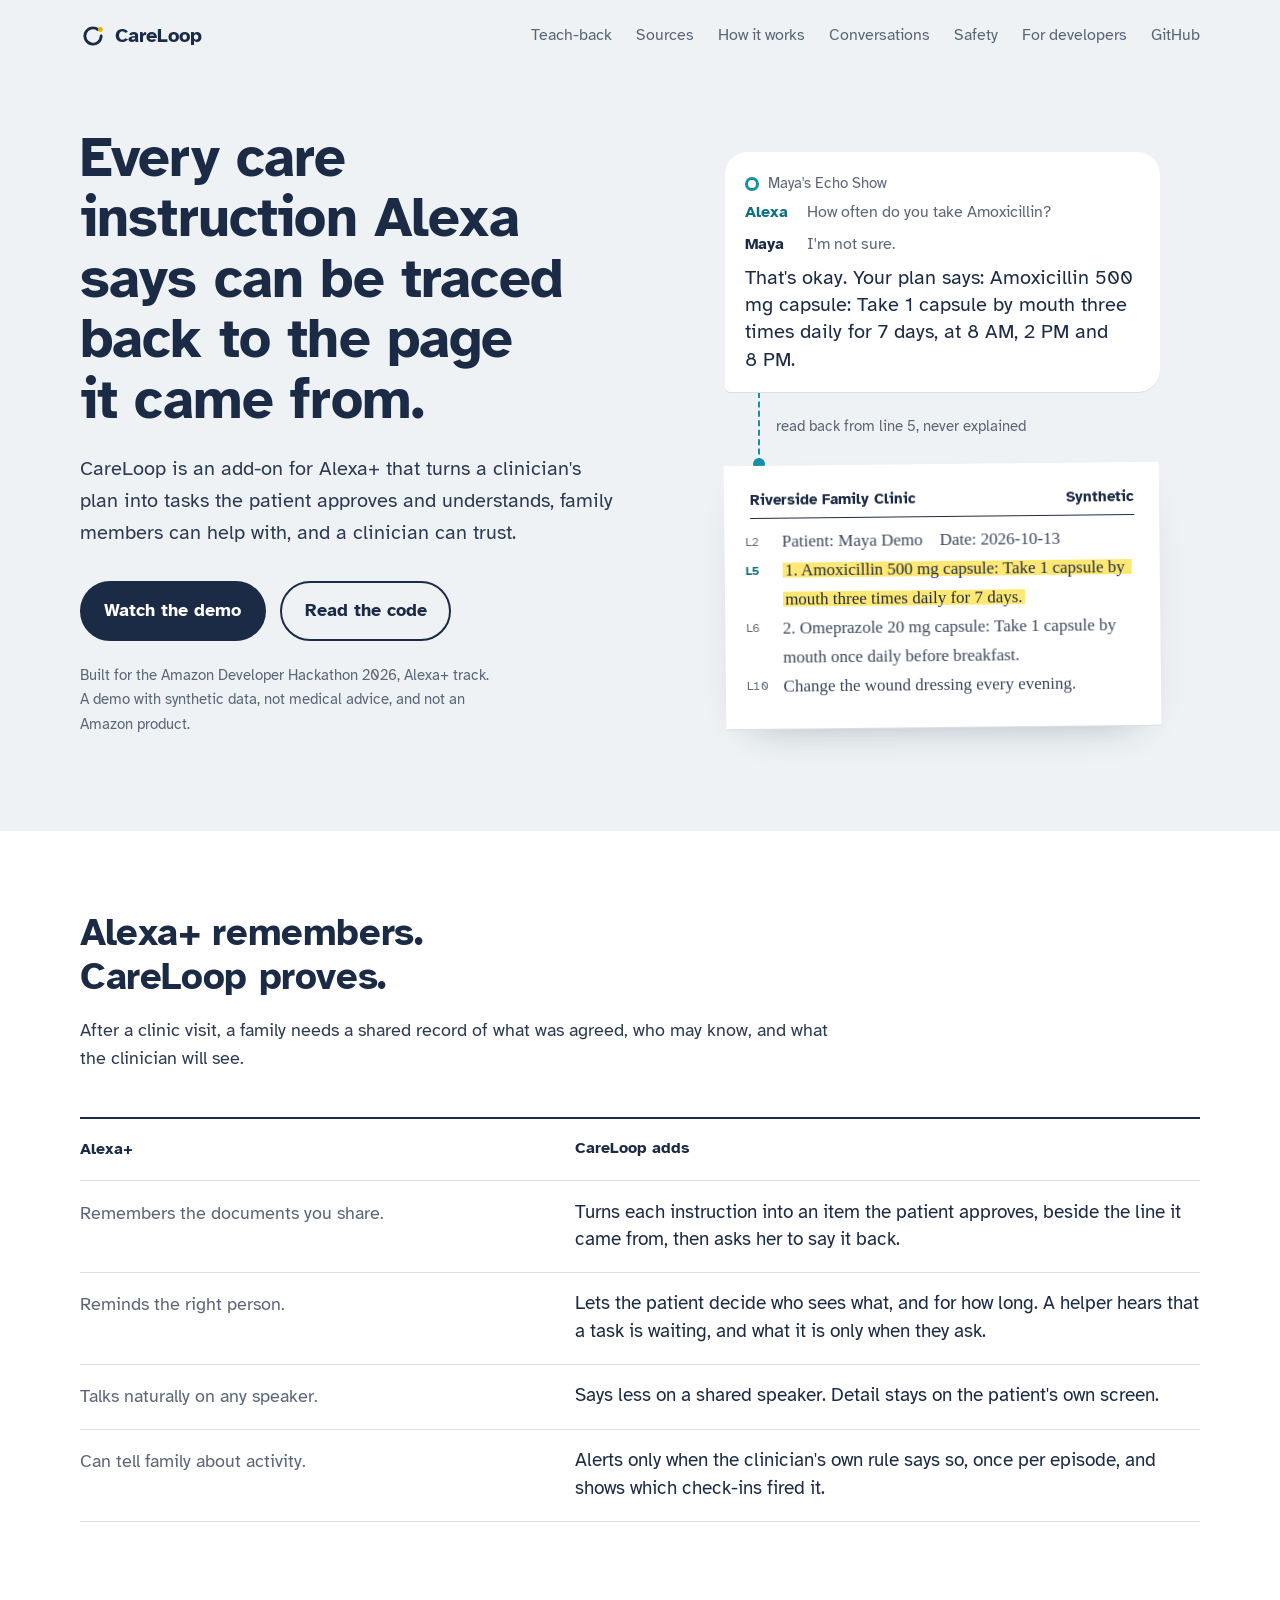
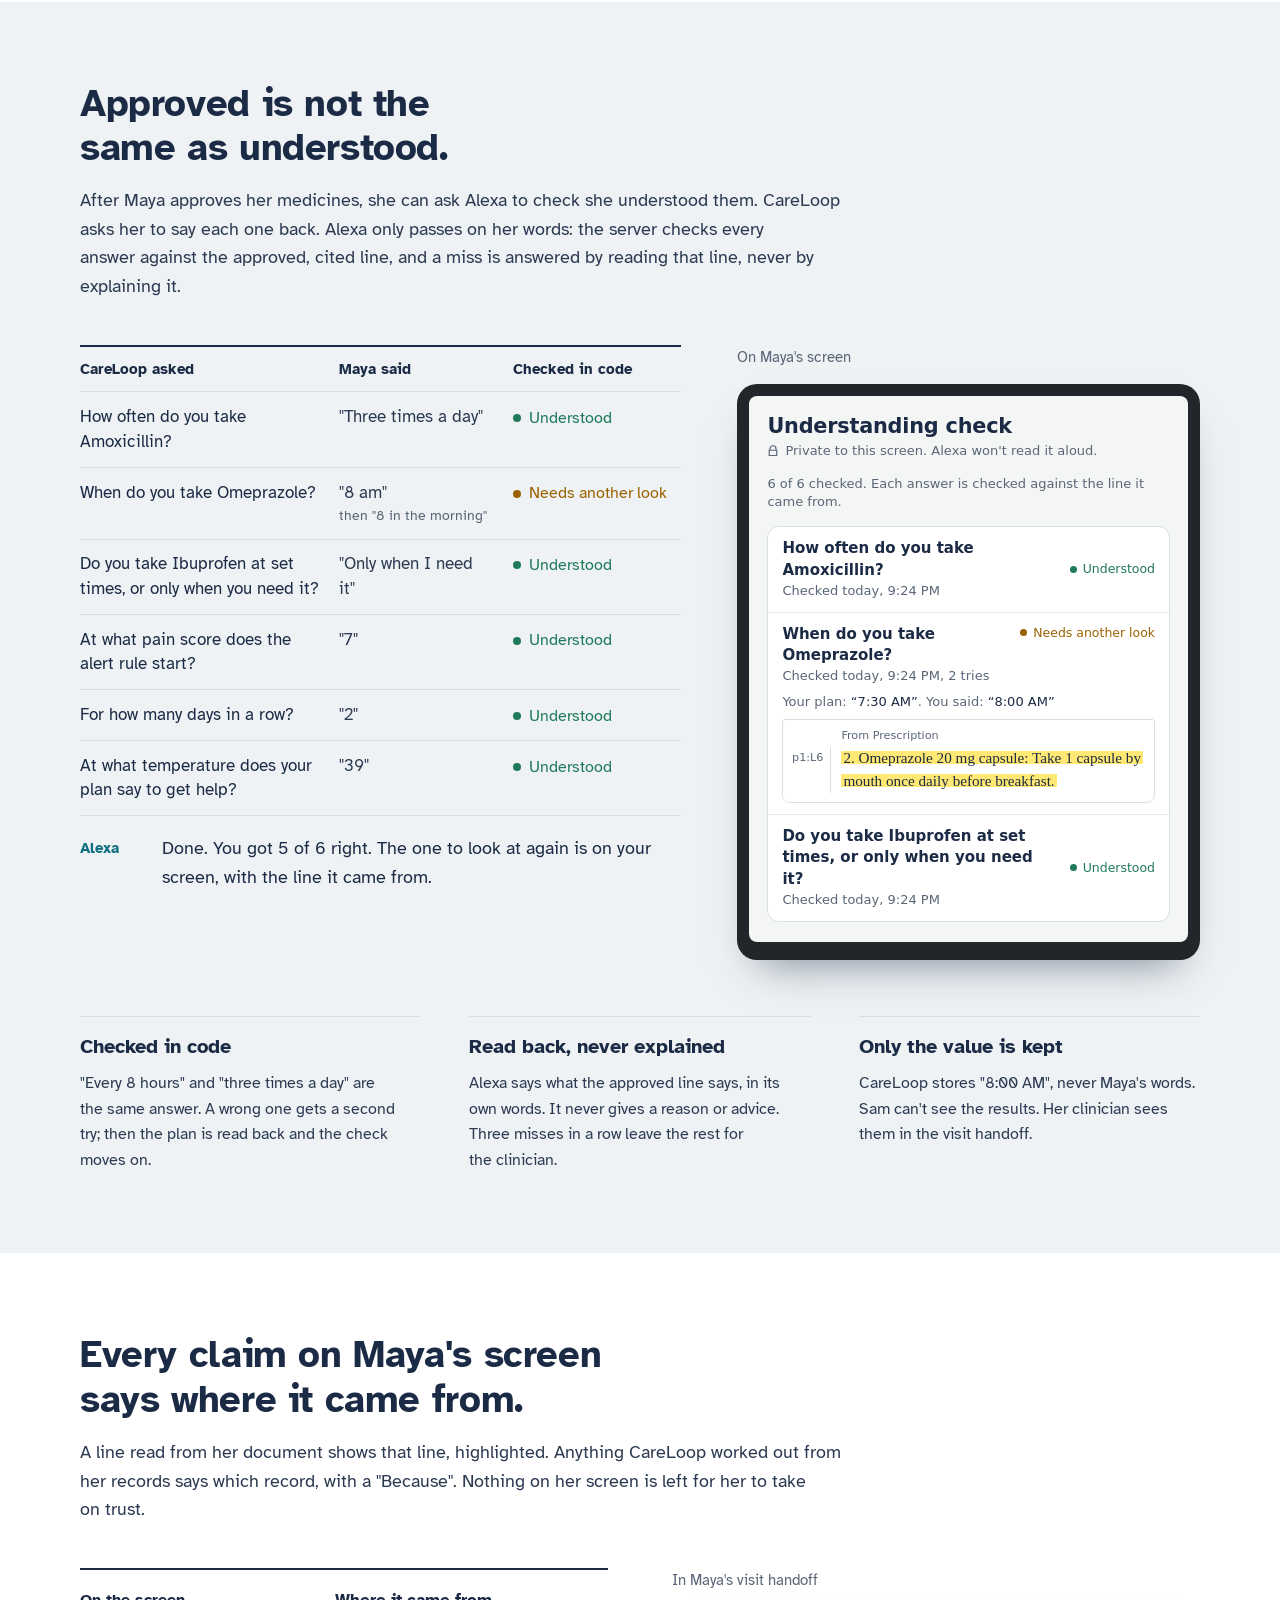
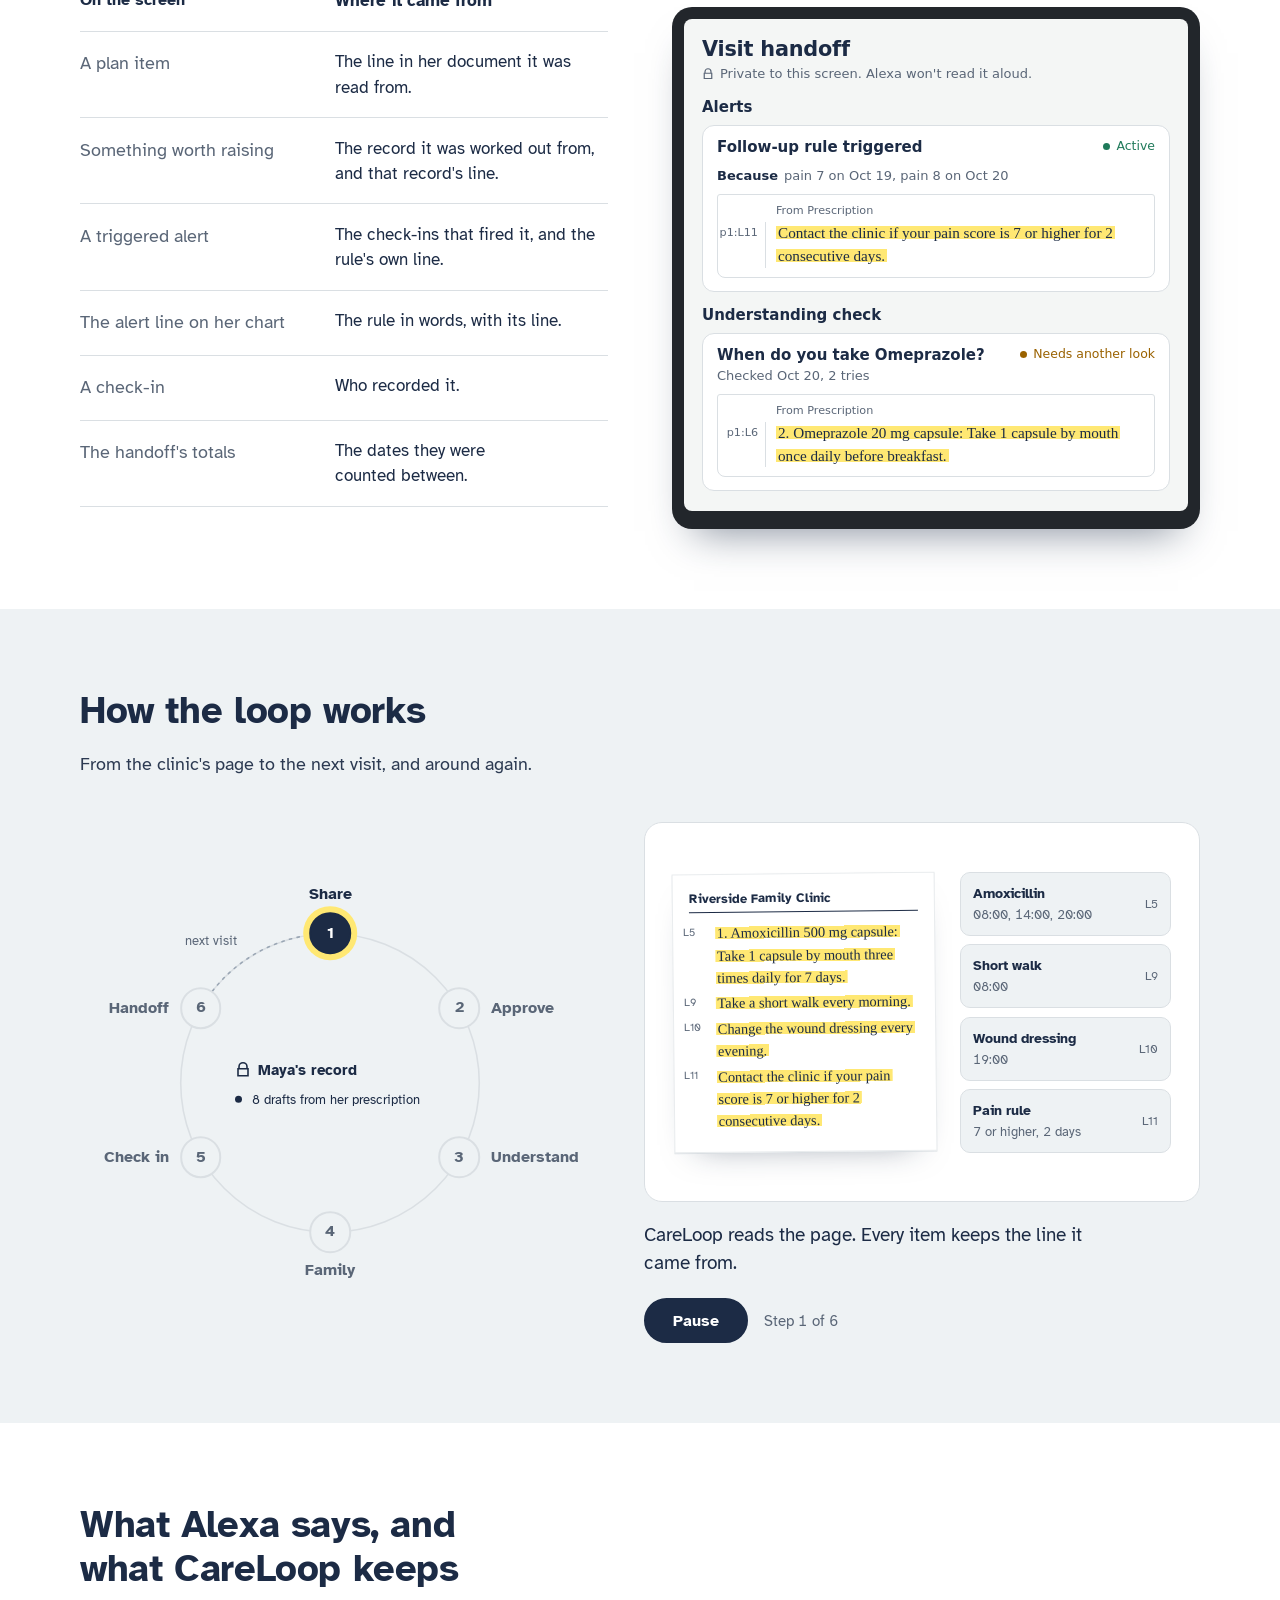
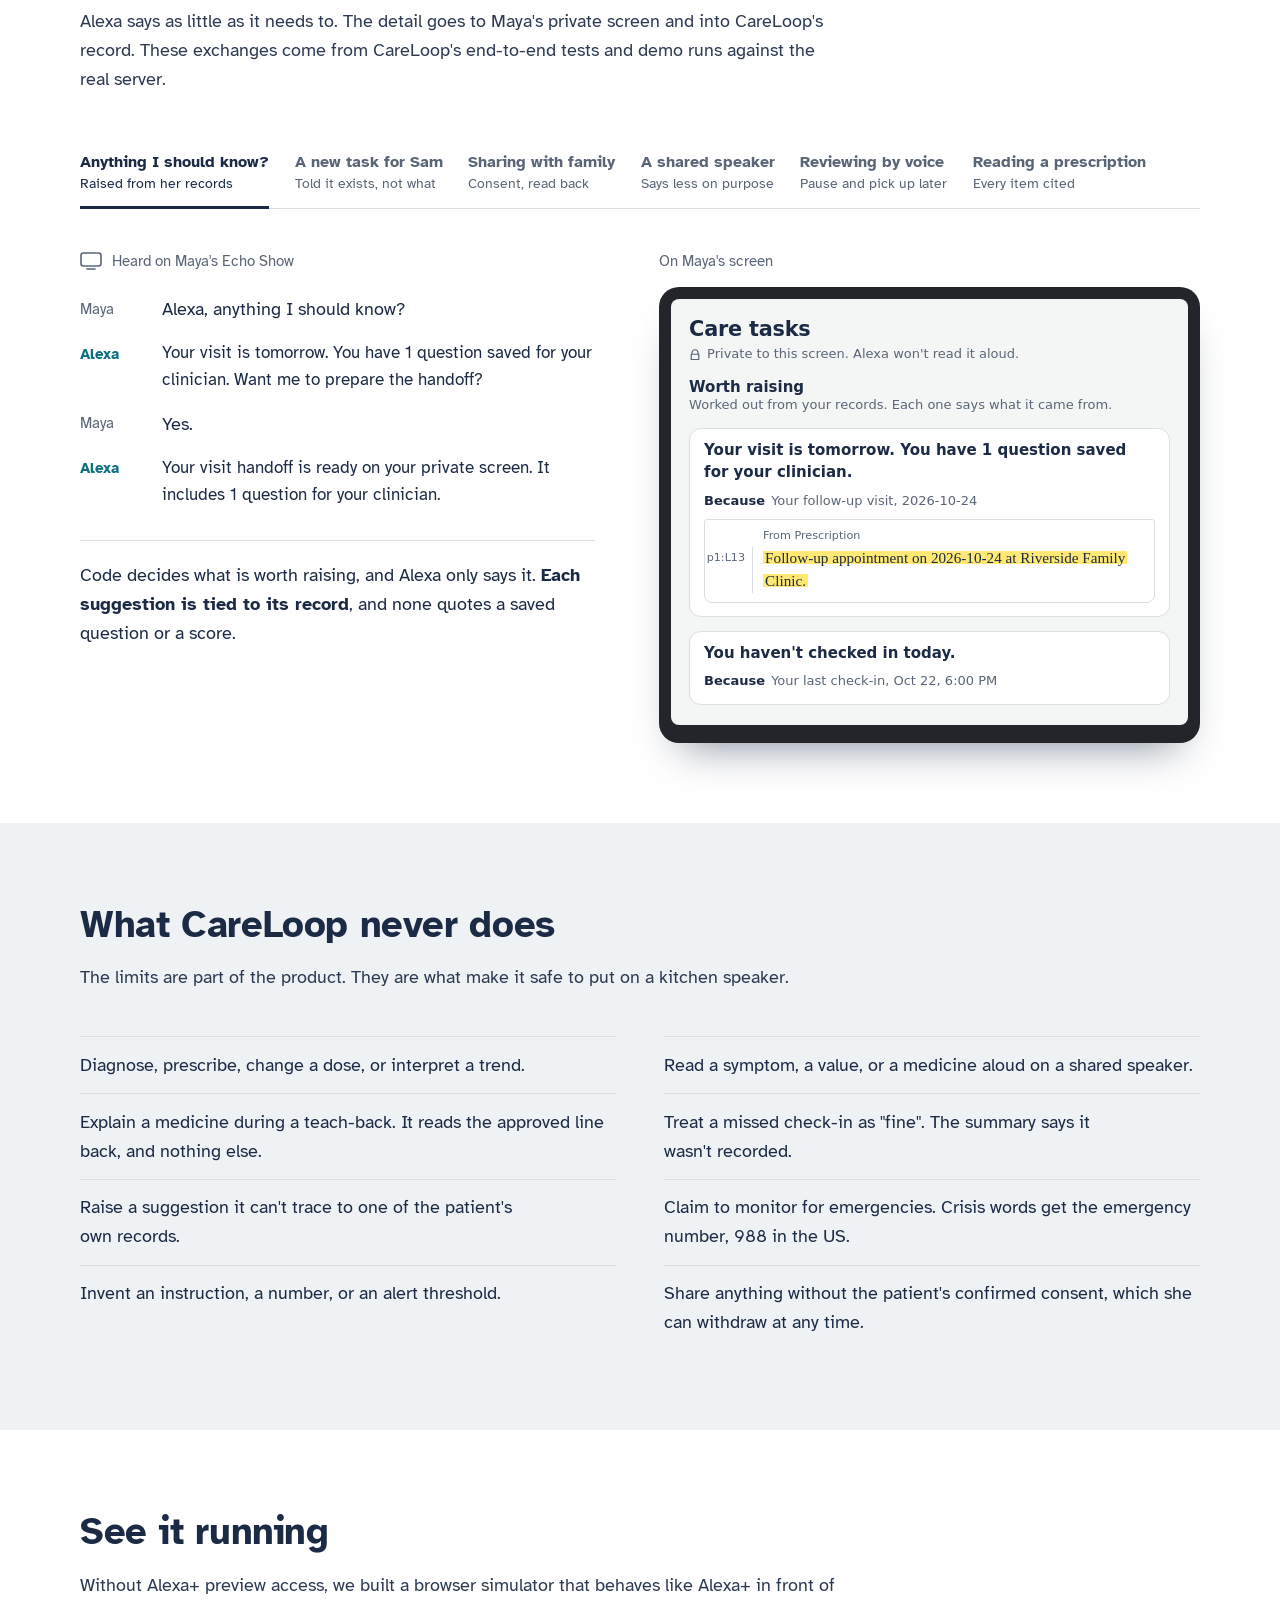
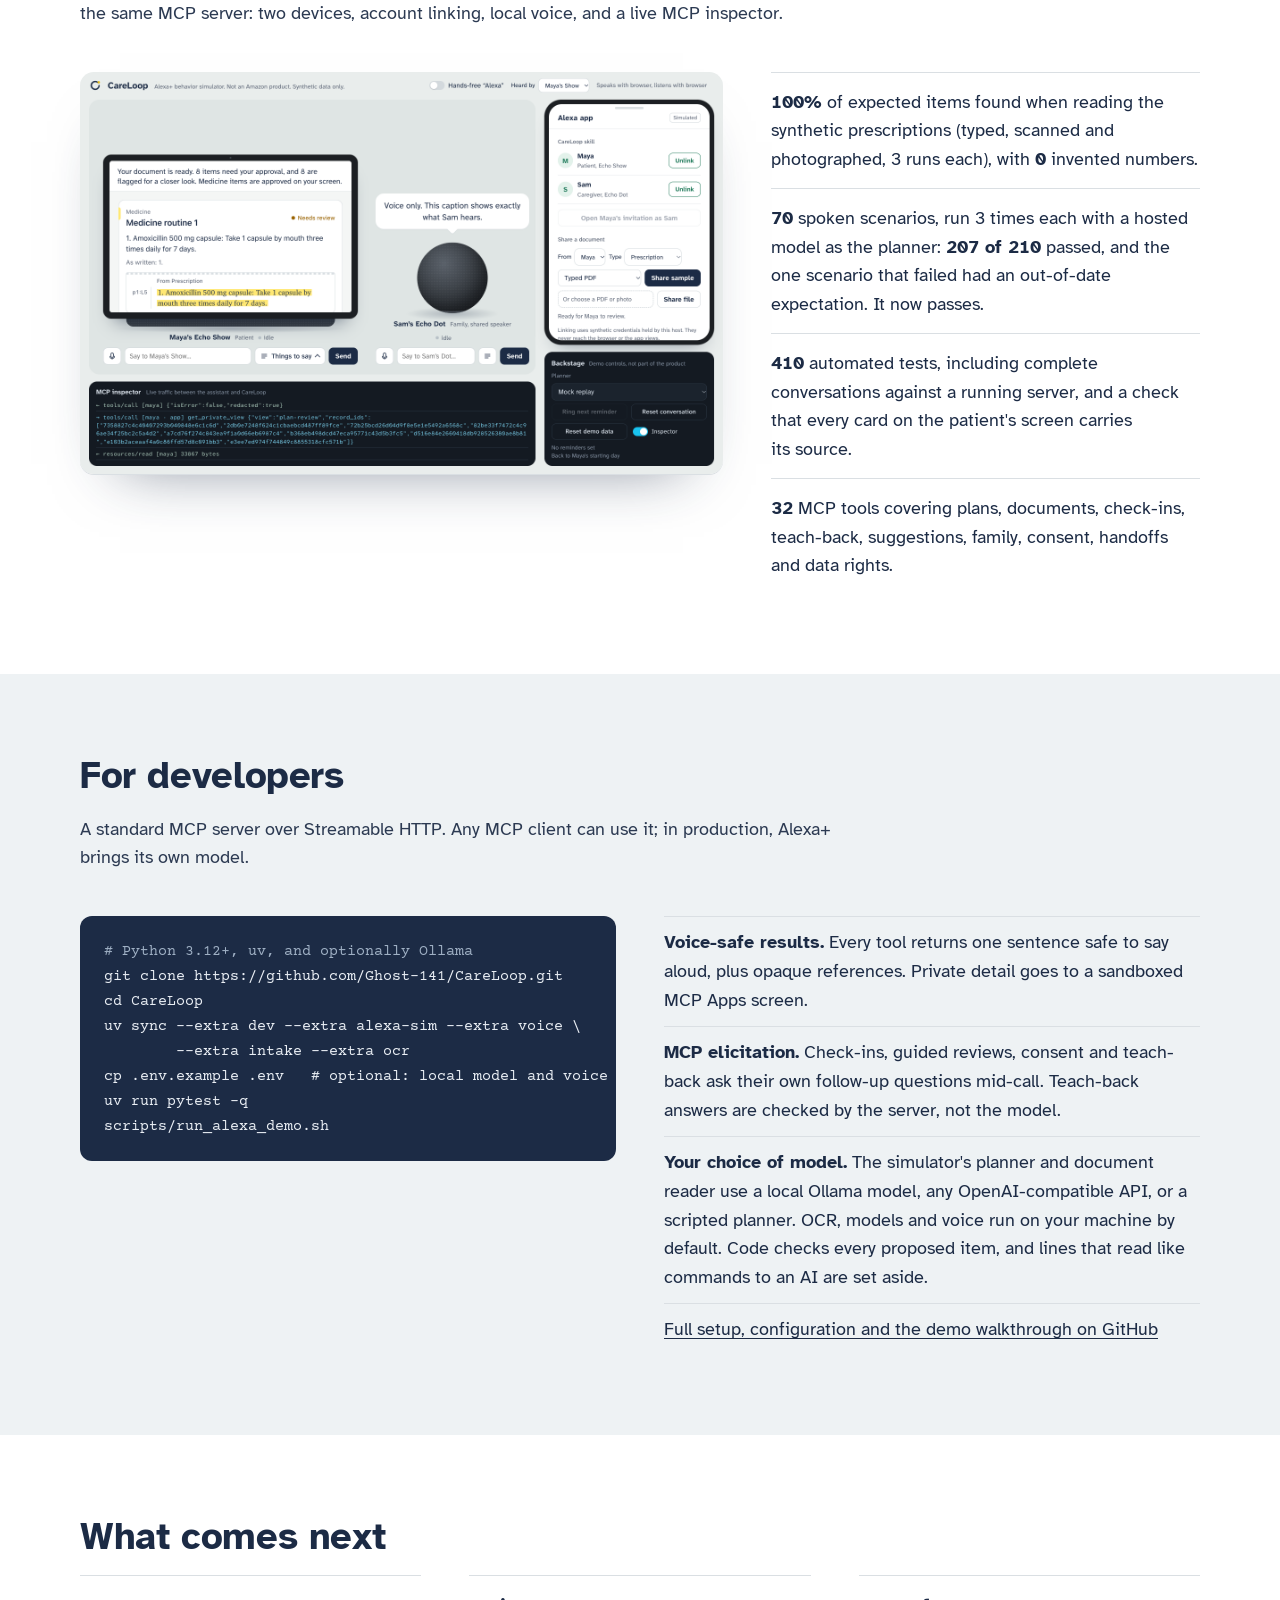
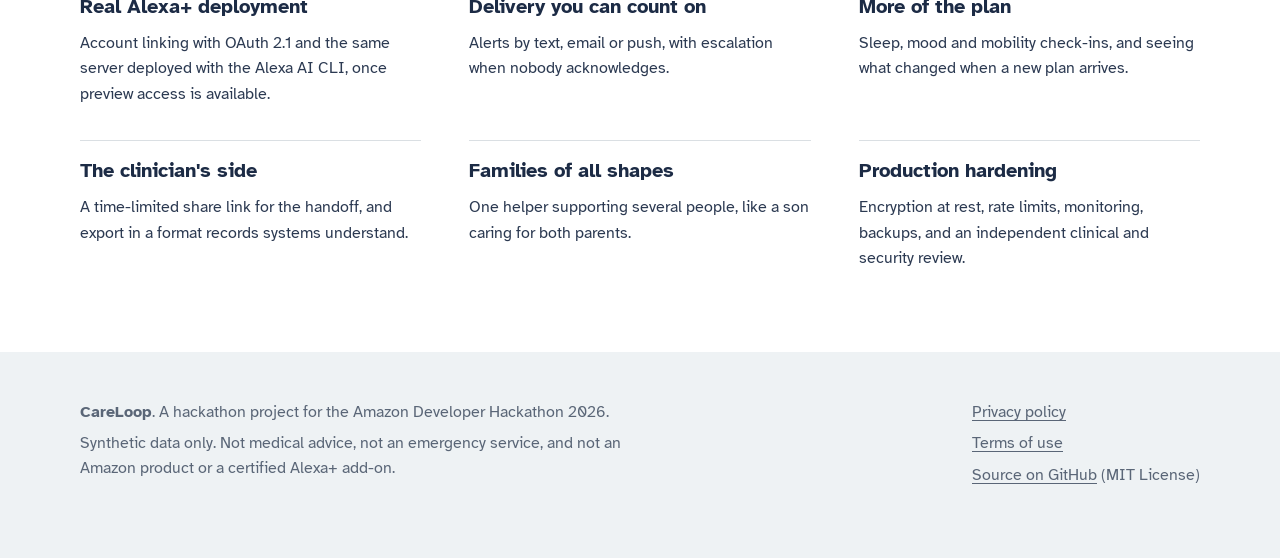
==== commit f13a43b8: "Slim the README; move setup, configuration, architecture and security to docs The README keeps what " ====
--- a/site/index.html
+++ b/site/index.html
@@ -916,7 +916,7 @@
           <li><strong>Voice-safe results.</strong> Every tool returns one sentence safe to say aloud, plus opaque references. Private detail goes to a sandboxed MCP Apps screen.</li>
           <li><strong>MCP elicitation.</strong> Check-ins, guided reviews, consent and teach-back ask their own follow-up questions mid-call. Teach-back answers are checked by the server, not the model.</li>
           <li><strong>Your choice of model.</strong> The simulator's planner and document reader use a local Ollama model, any OpenAI-compatible API, or a scripted planner. OCR, models and voice run on your machine by default. Code checks every proposed item, and lines that read like commands to an AI are set aside.</li>
-          <li><a href="https://github.com/Ghost-141/CareLoop#readme">Full setup, walkthrough and configuration in the README</a></li>
+          <li><a href="https://github.com/Ghost-141/CareLoop/blob/main/docs/CARELOOP_SETUP.md">Full setup, configuration and the demo walkthrough on GitHub</a></li>
         </ul>
       </div>
     </div>
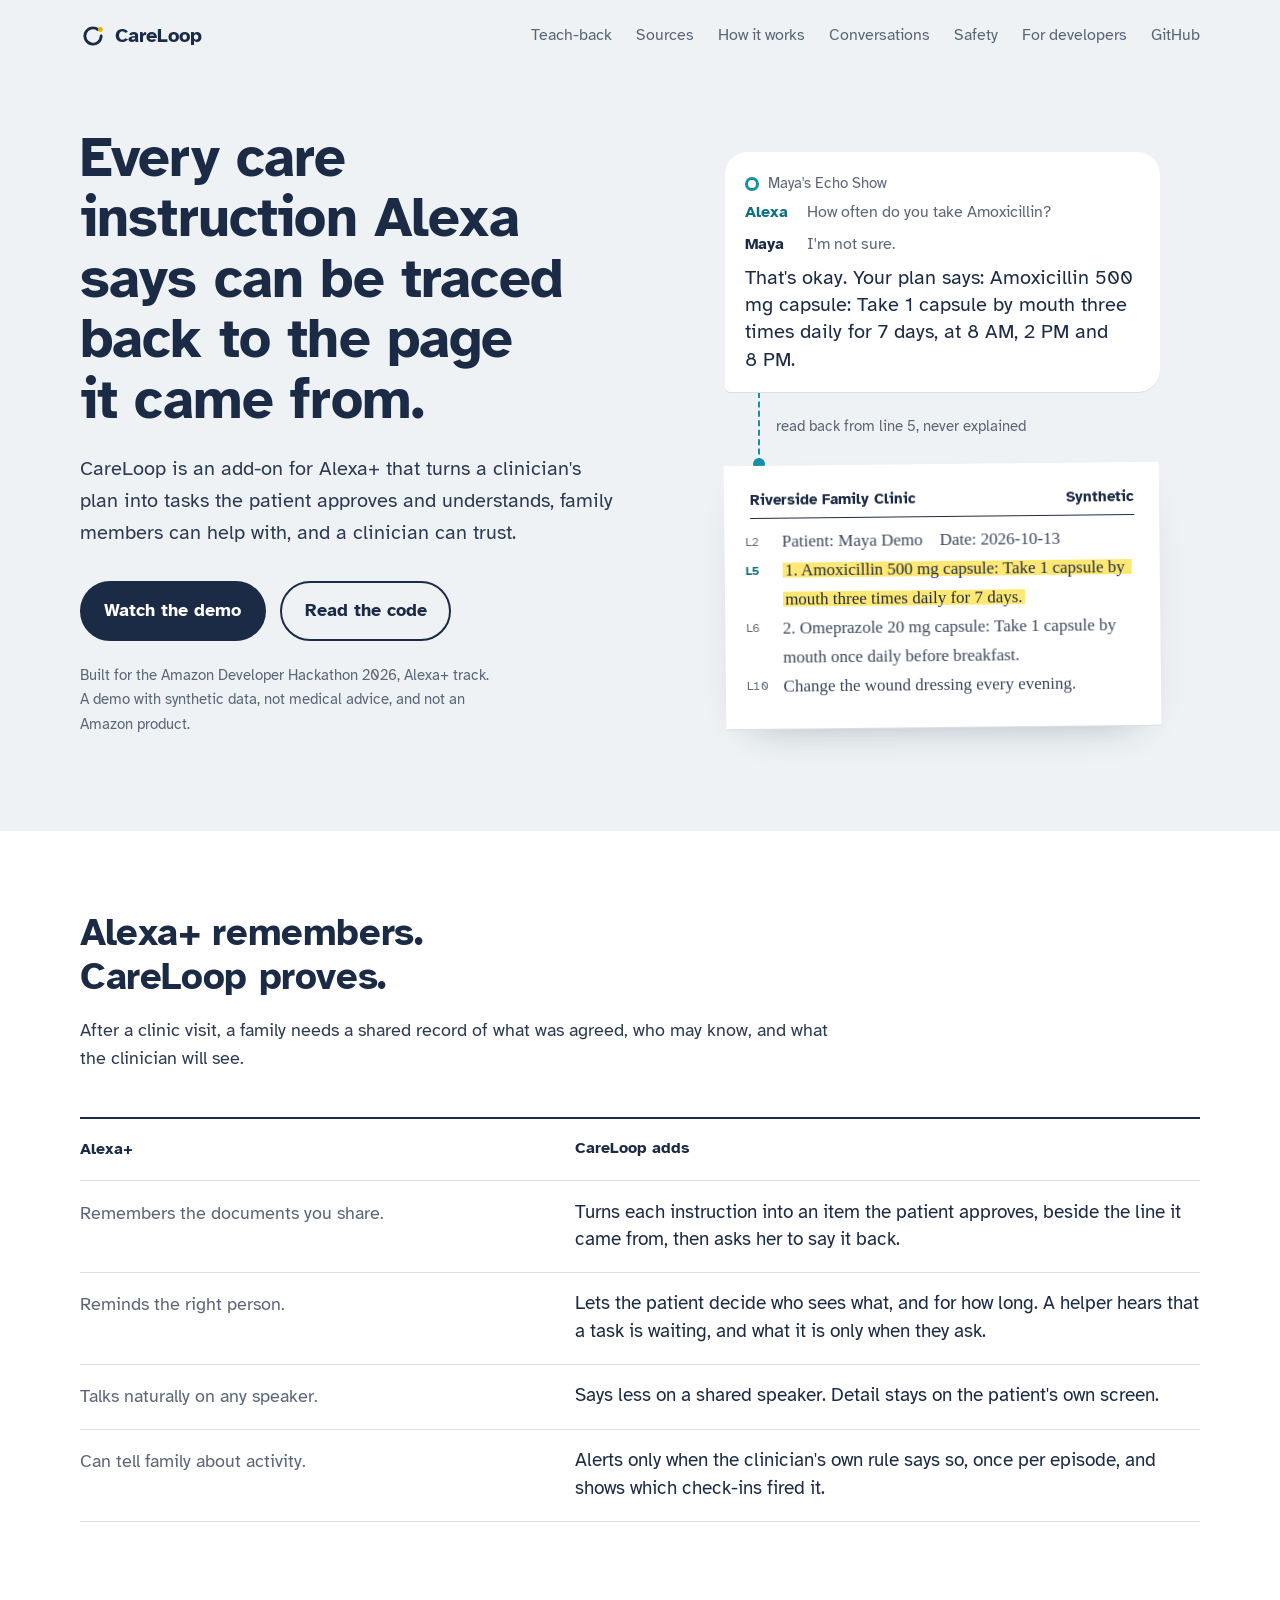
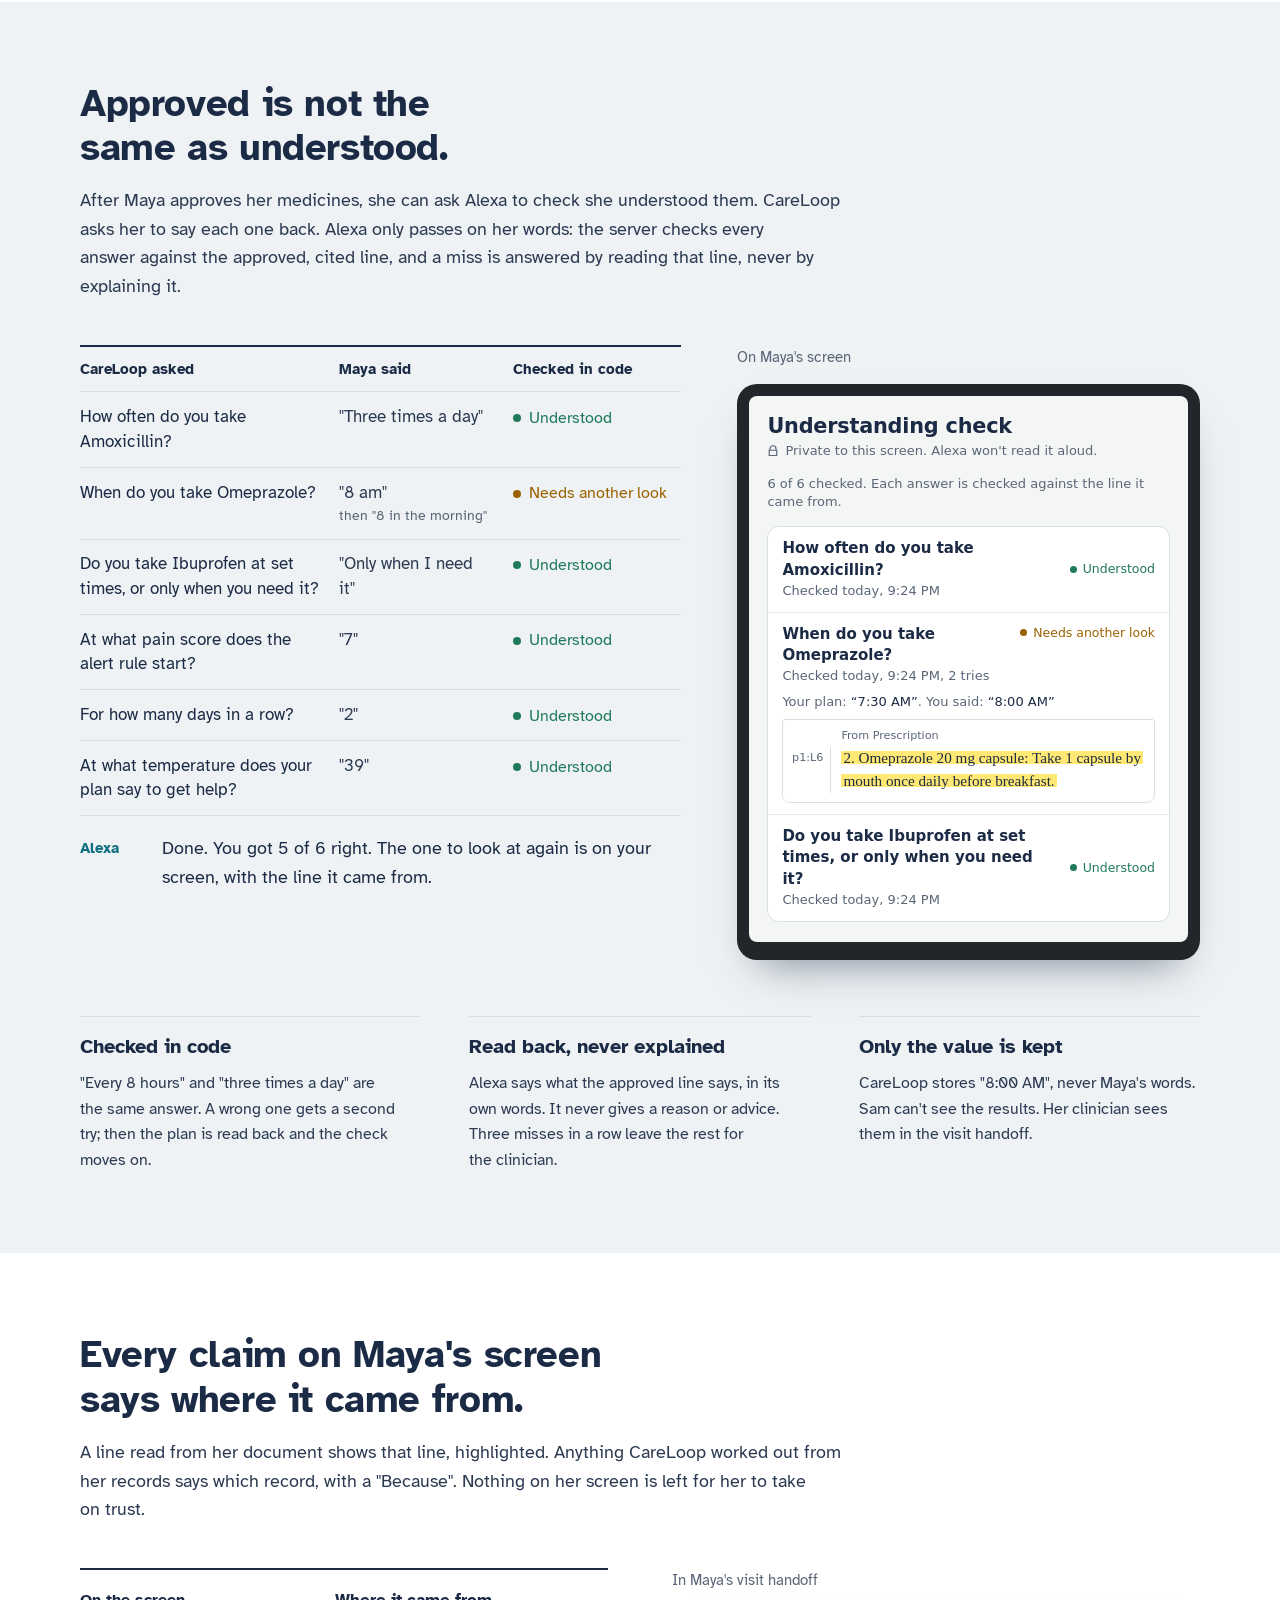
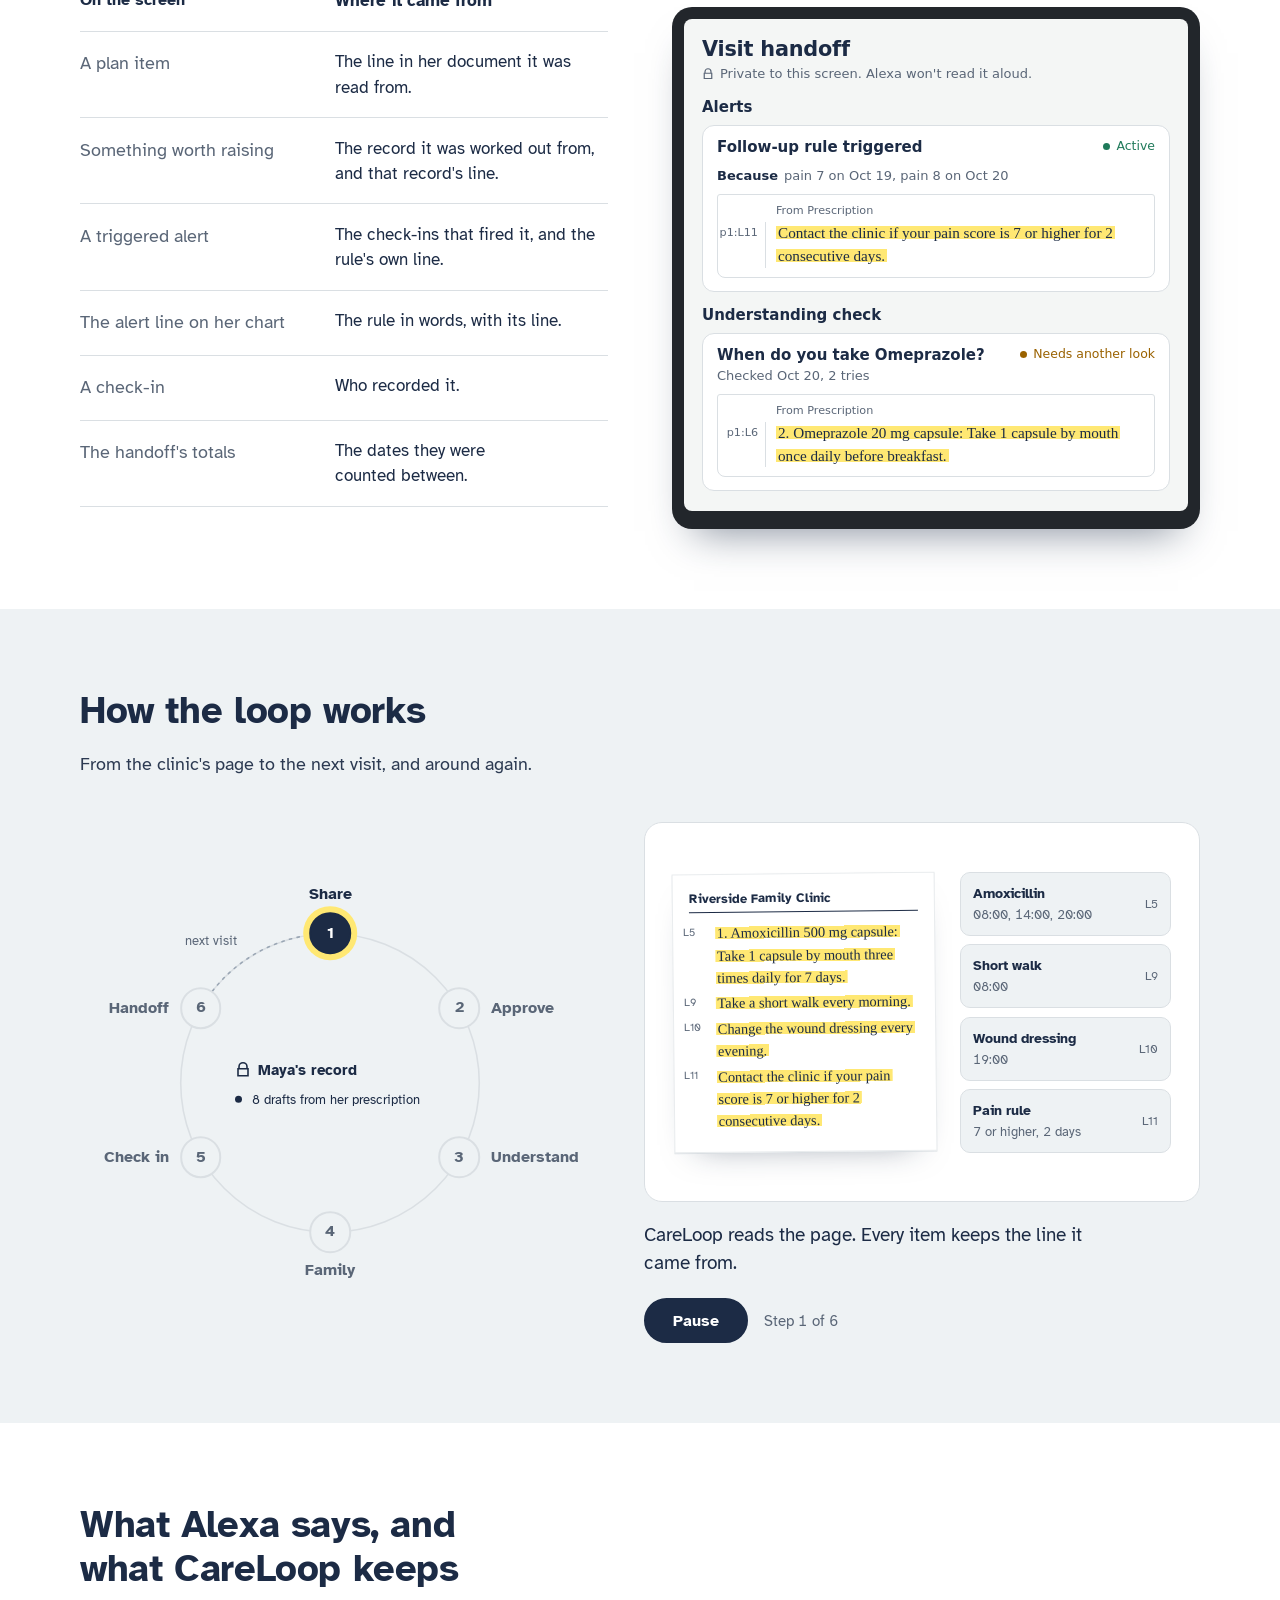
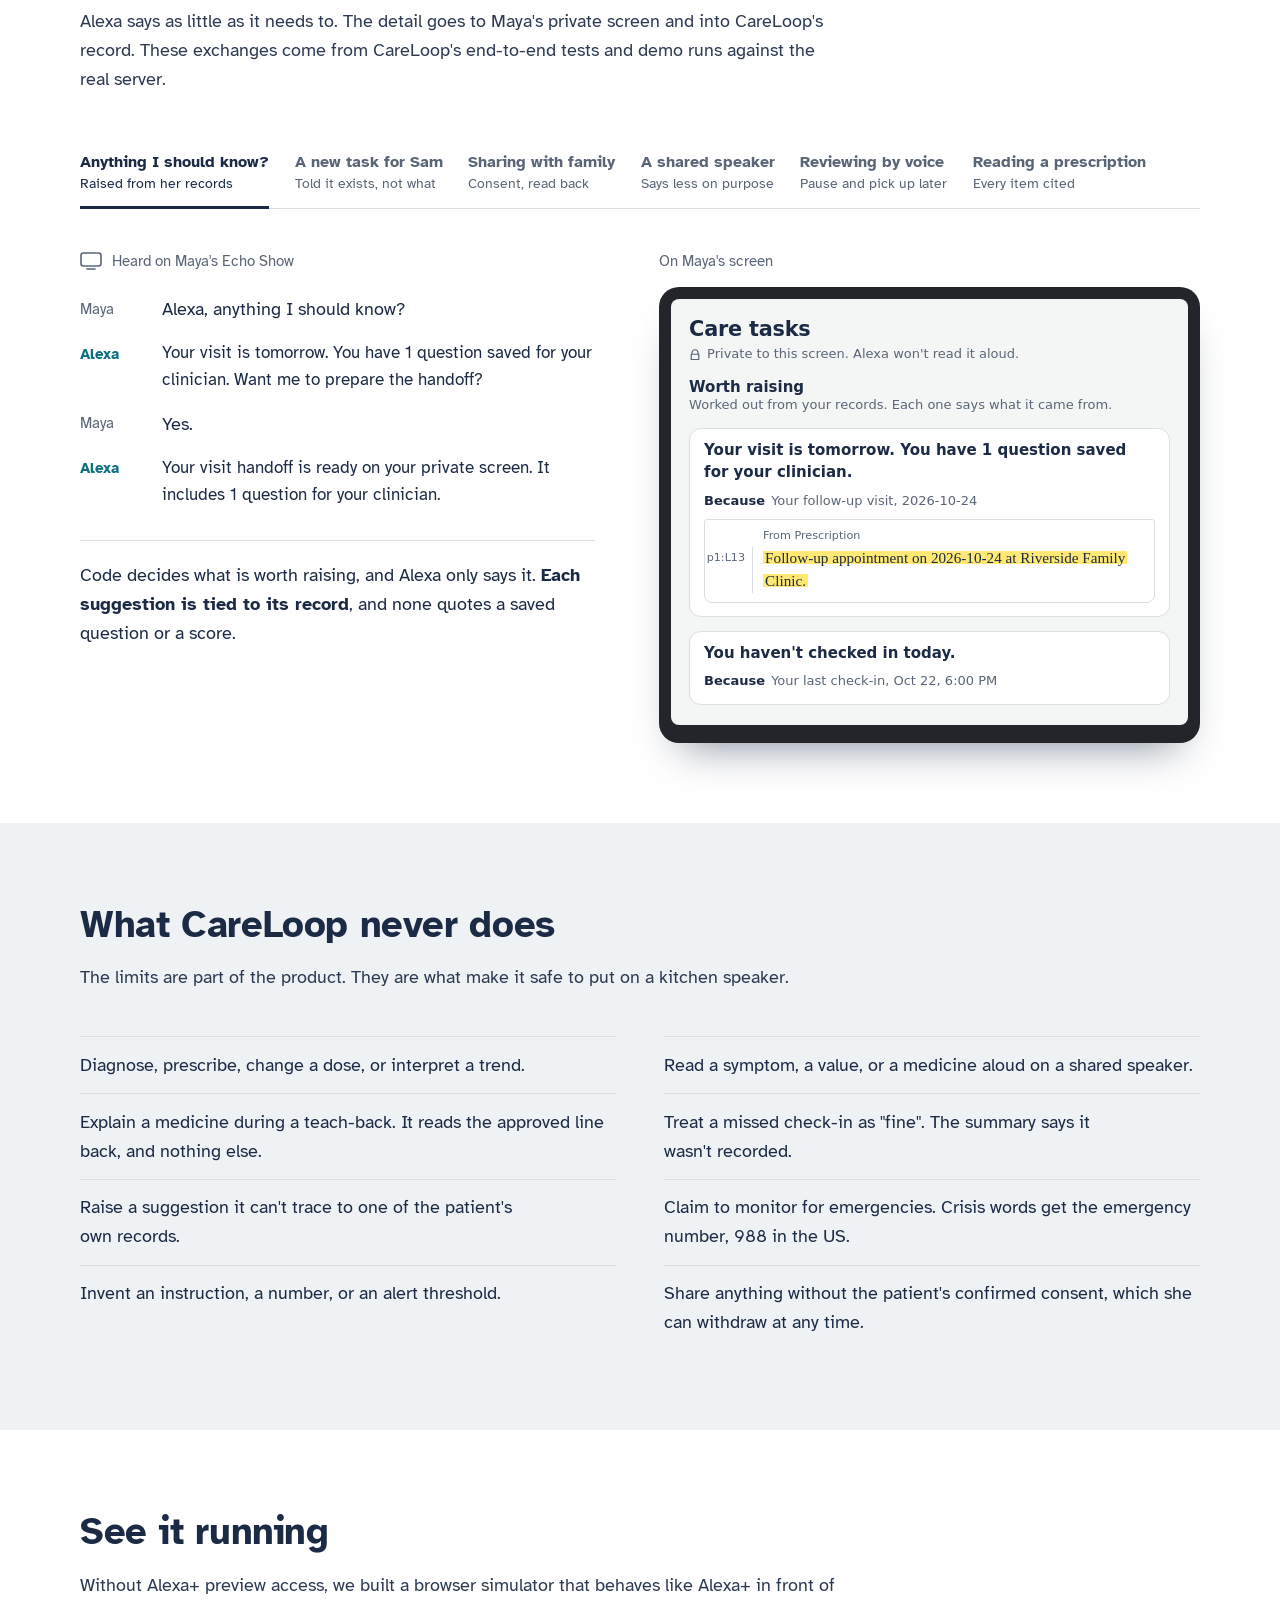
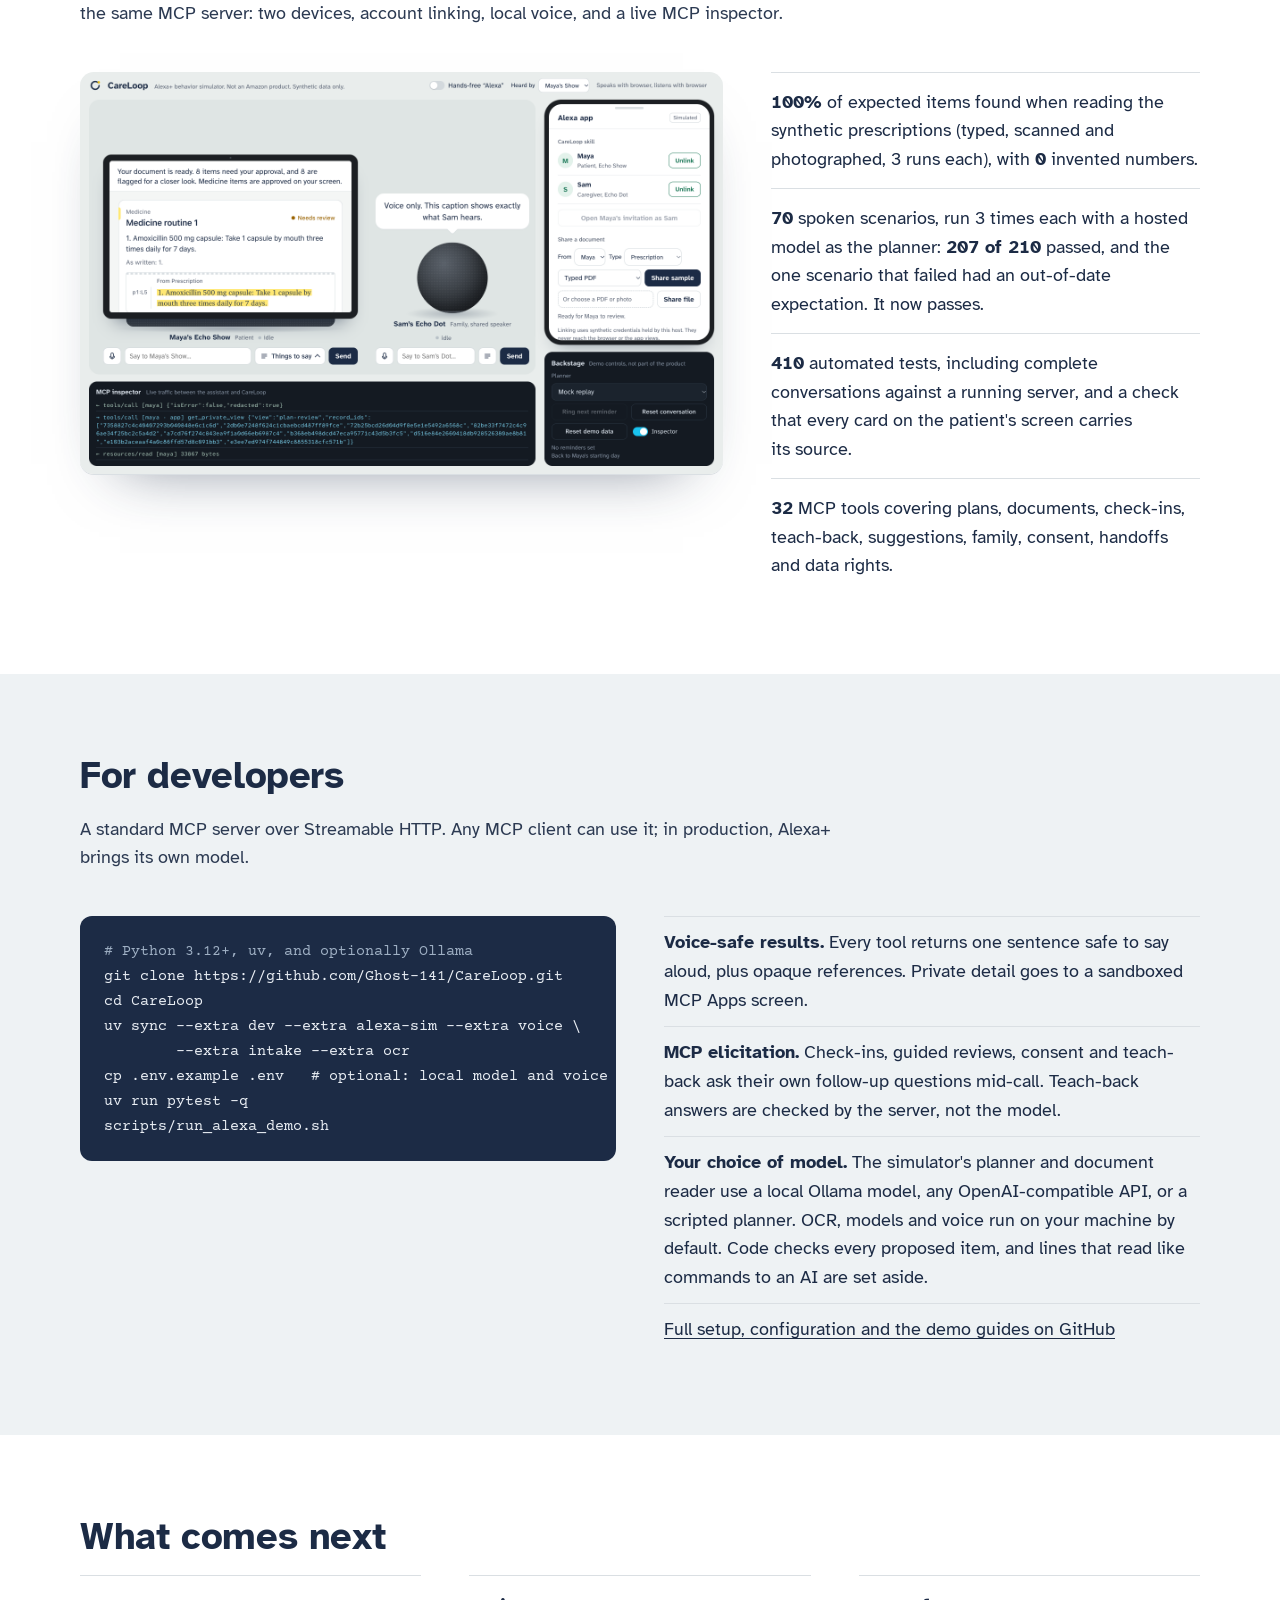
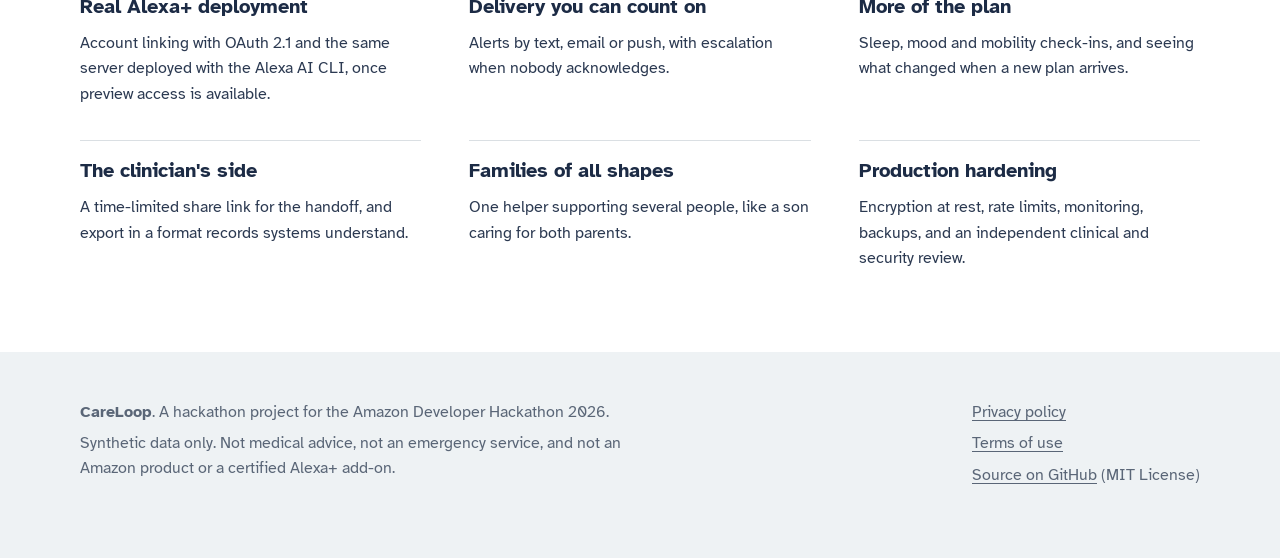
==== commit 08cae641: "Remove the 3-minute video plan and the demo walkthrough from the repository They are personal record" ====
--- a/site/index.html
+++ b/site/index.html
@@ -916,7 +916,7 @@
           <li><strong>Voice-safe results.</strong> Every tool returns one sentence safe to say aloud, plus opaque references. Private detail goes to a sandboxed MCP Apps screen.</li>
           <li><strong>MCP elicitation.</strong> Check-ins, guided reviews, consent and teach-back ask their own follow-up questions mid-call. Teach-back answers are checked by the server, not the model.</li>
           <li><strong>Your choice of model.</strong> The simulator's planner and document reader use a local Ollama model, any OpenAI-compatible API, or a scripted planner. OCR, models and voice run on your machine by default. Code checks every proposed item, and lines that read like commands to an AI are set aside.</li>
-          <li><a href="https://github.com/Ghost-141/CareLoop/blob/main/docs/CARELOOP_SETUP.md">Full setup, configuration and the demo walkthrough on GitHub</a></li>
+          <li><a href="https://github.com/Ghost-141/CareLoop/blob/main/docs/CARELOOP_SETUP.md">Full setup, configuration and the demo guides on GitHub</a></li>
         </ul>
       </div>
     </div>
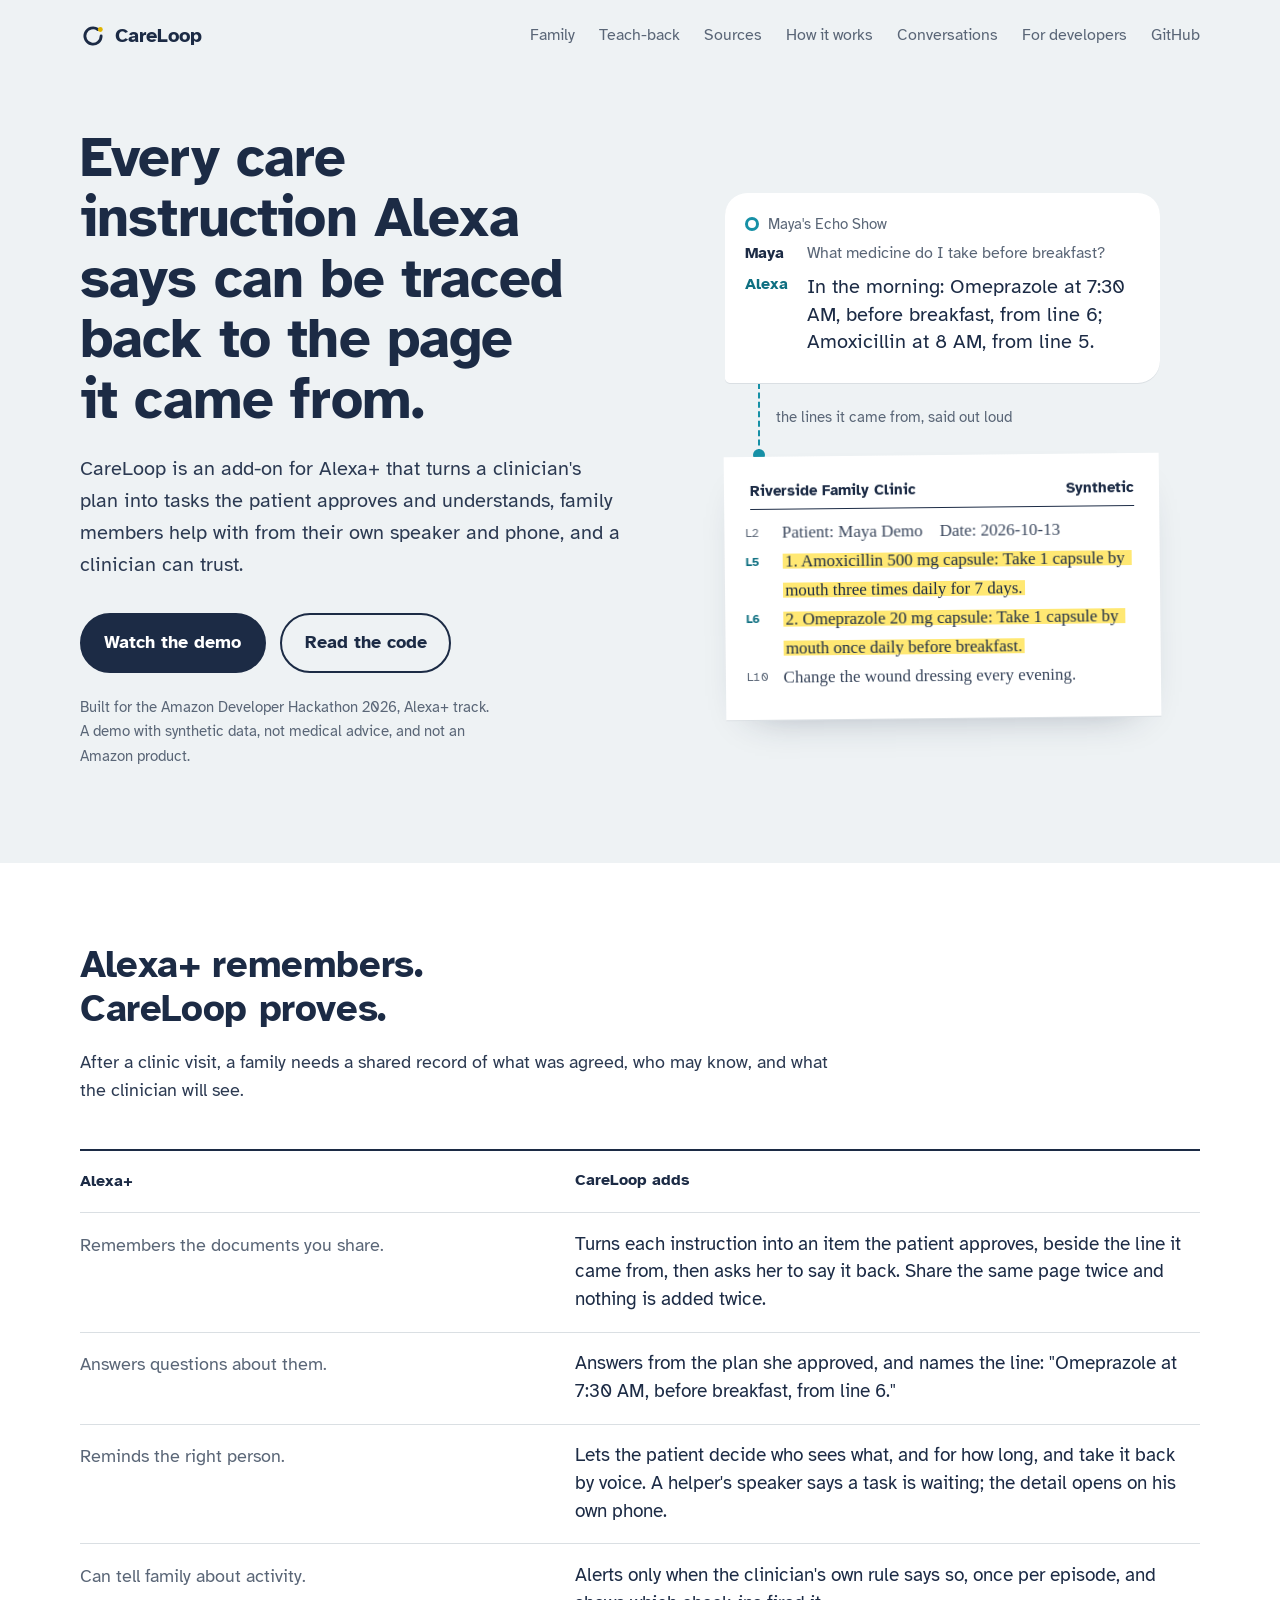
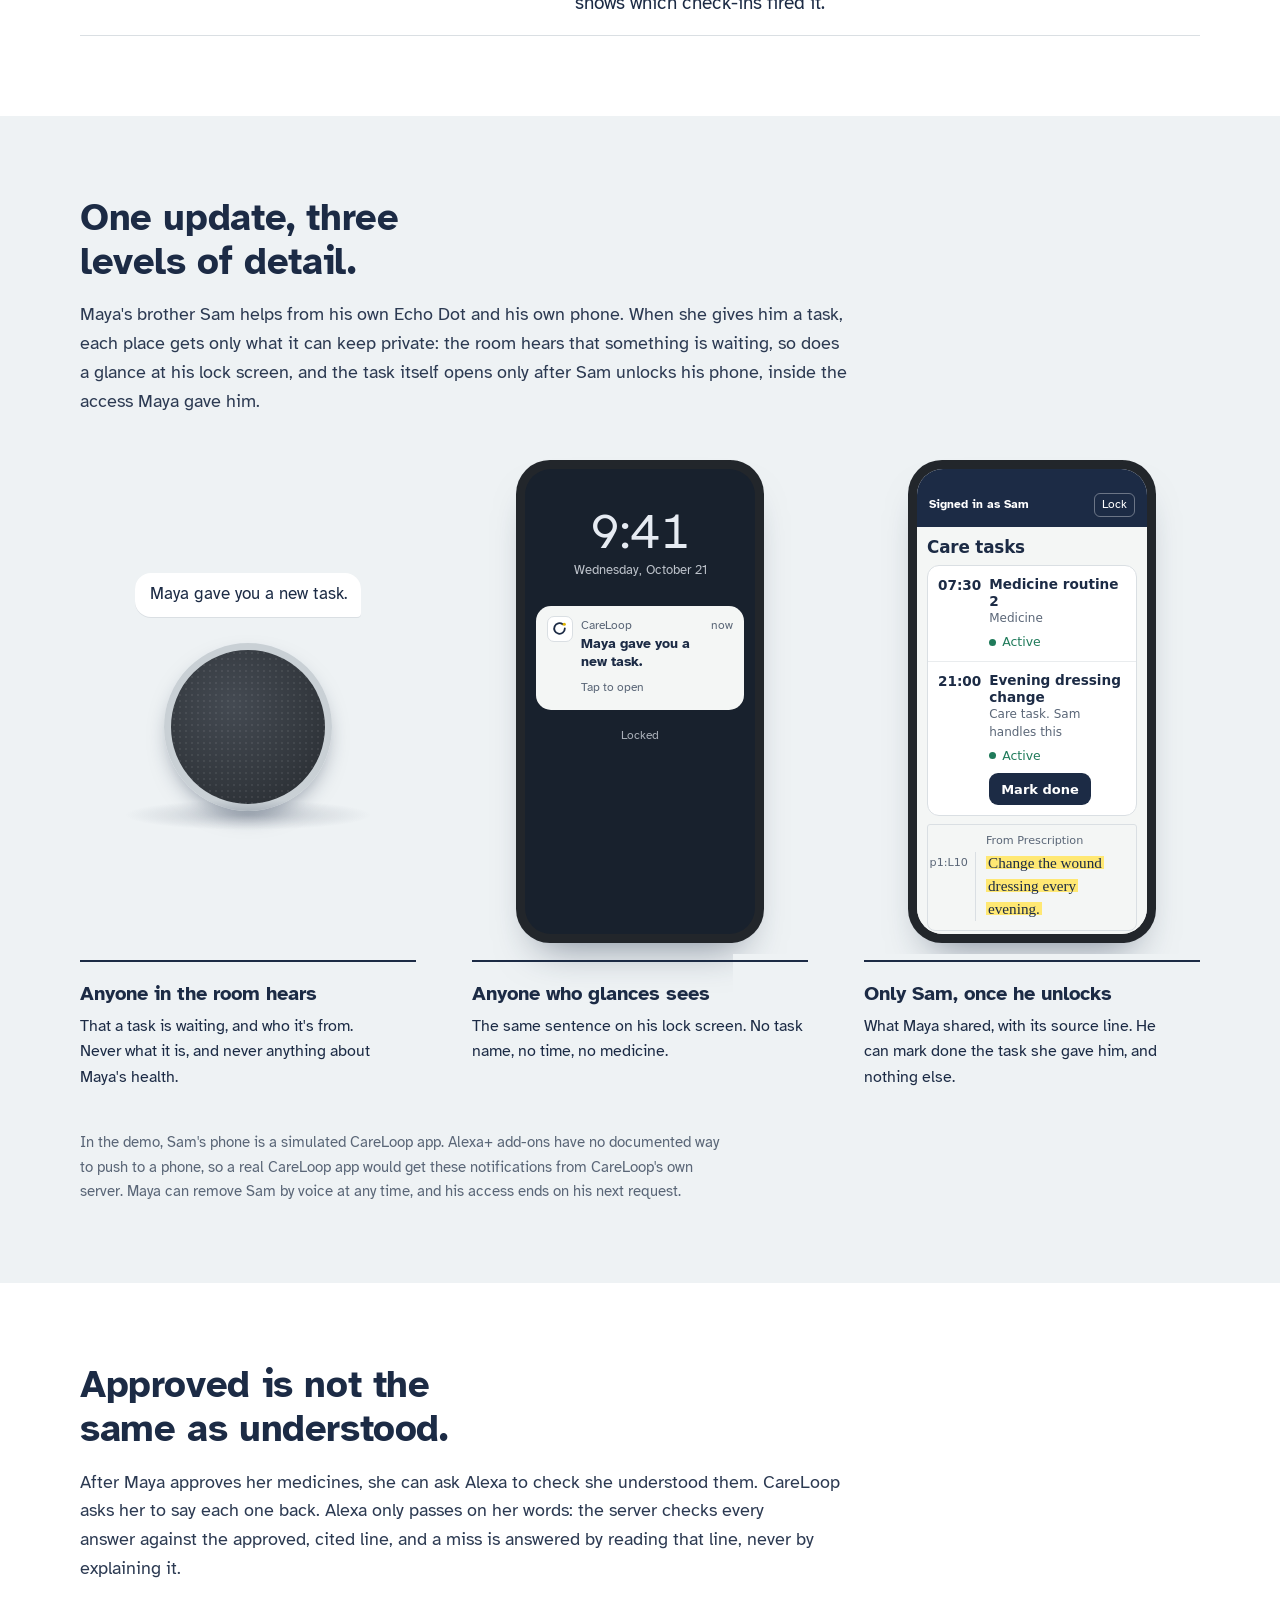
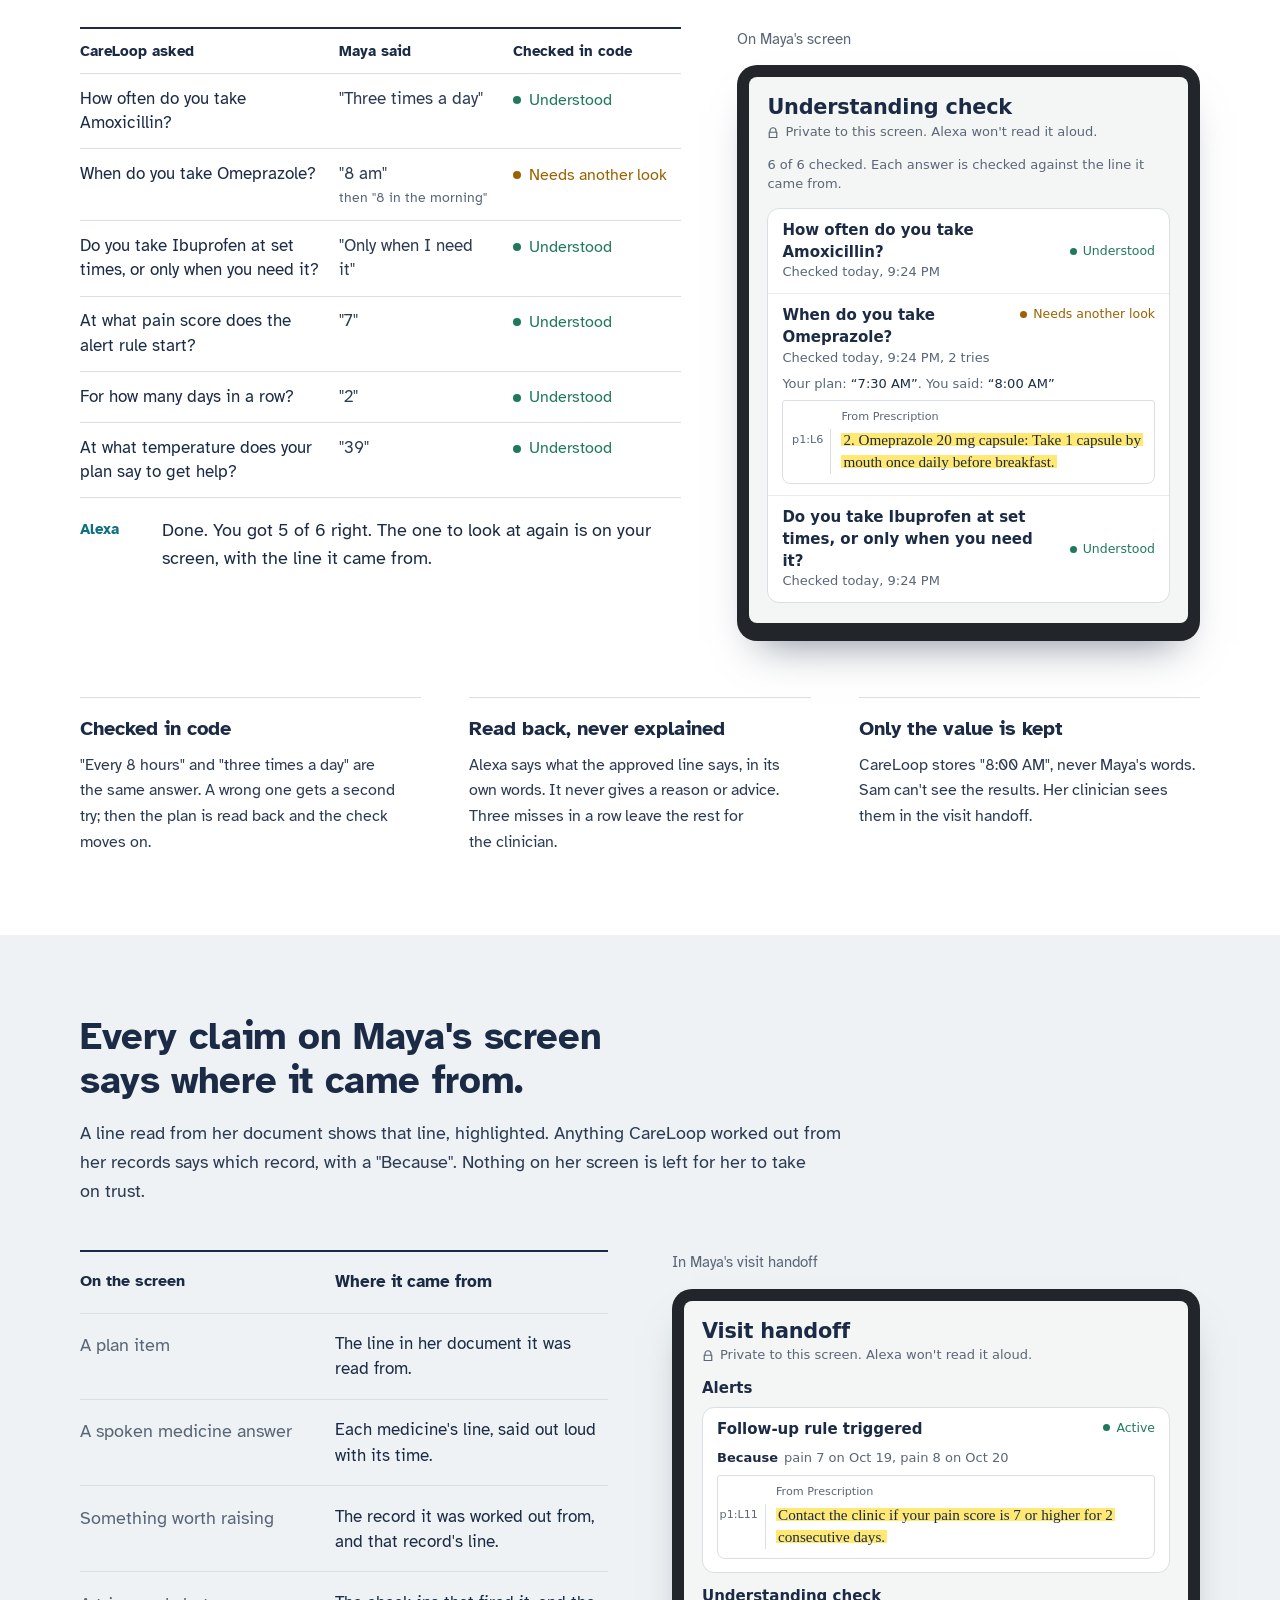
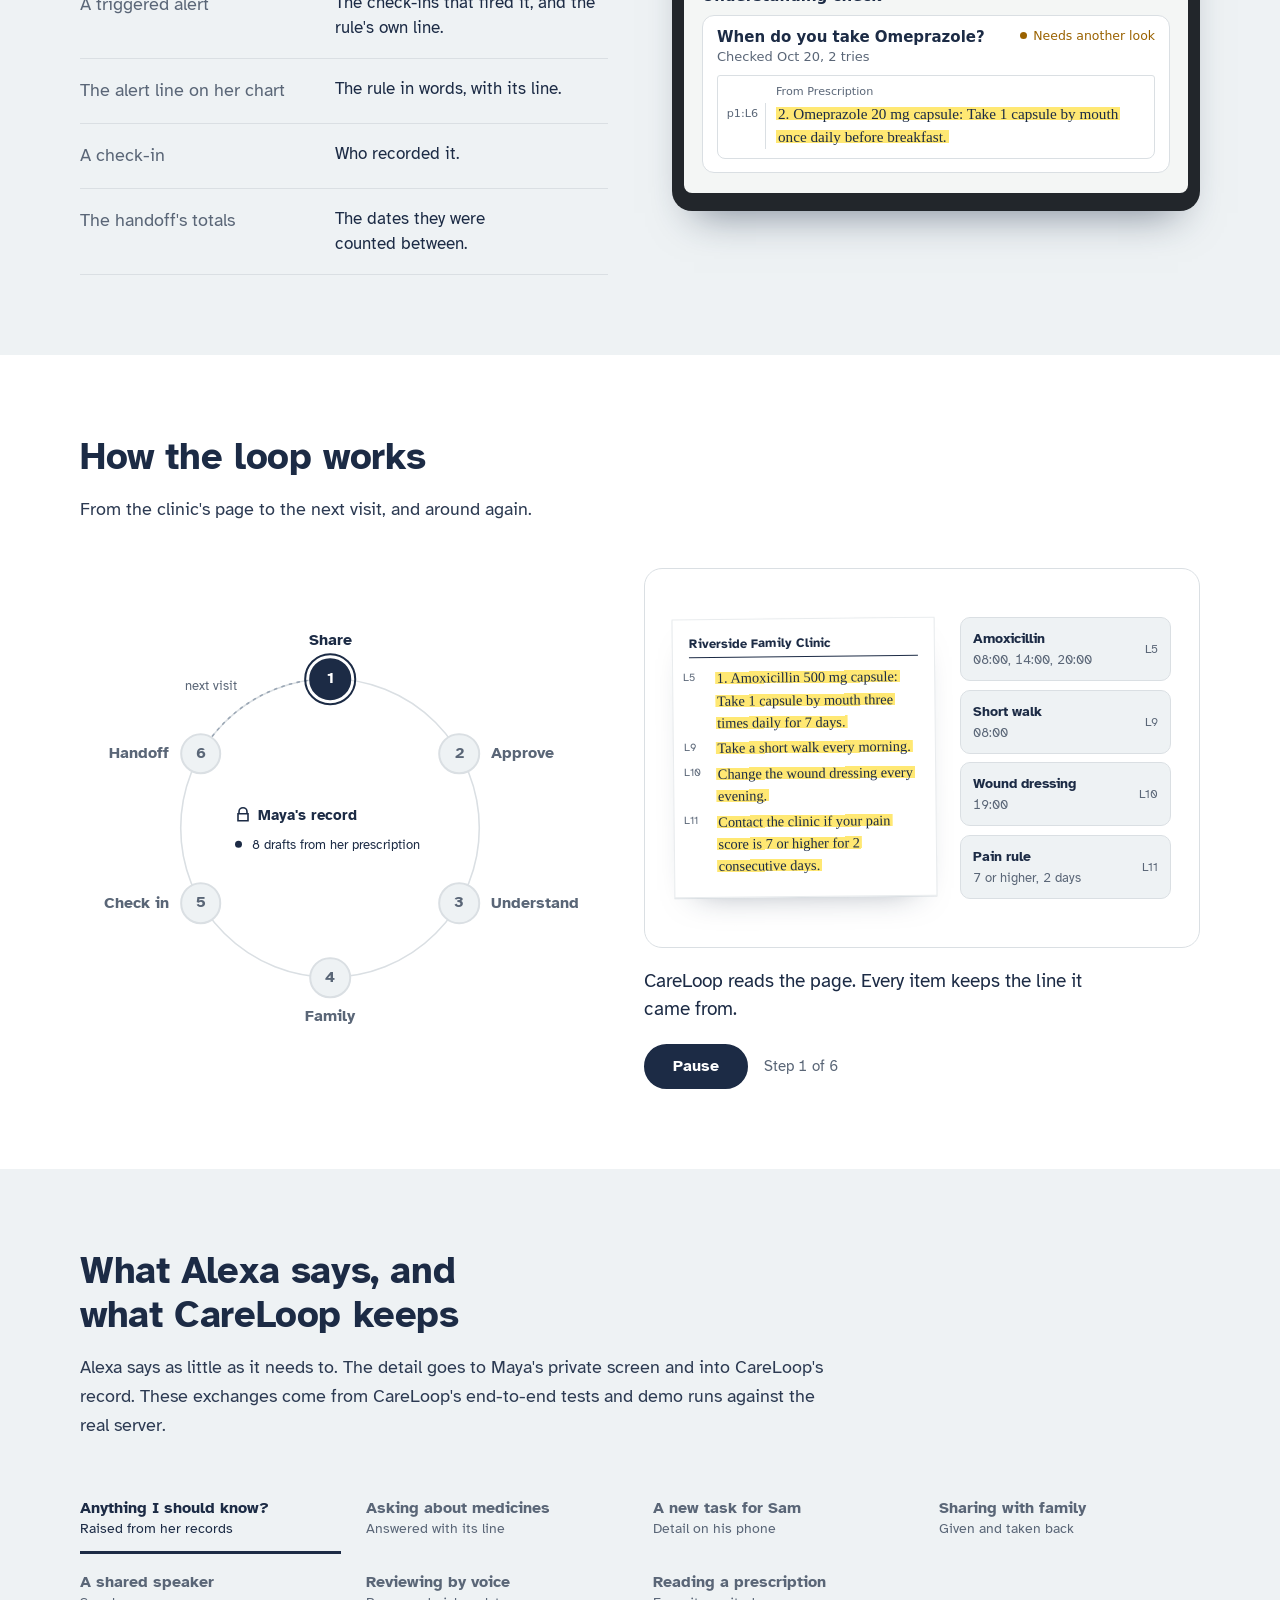
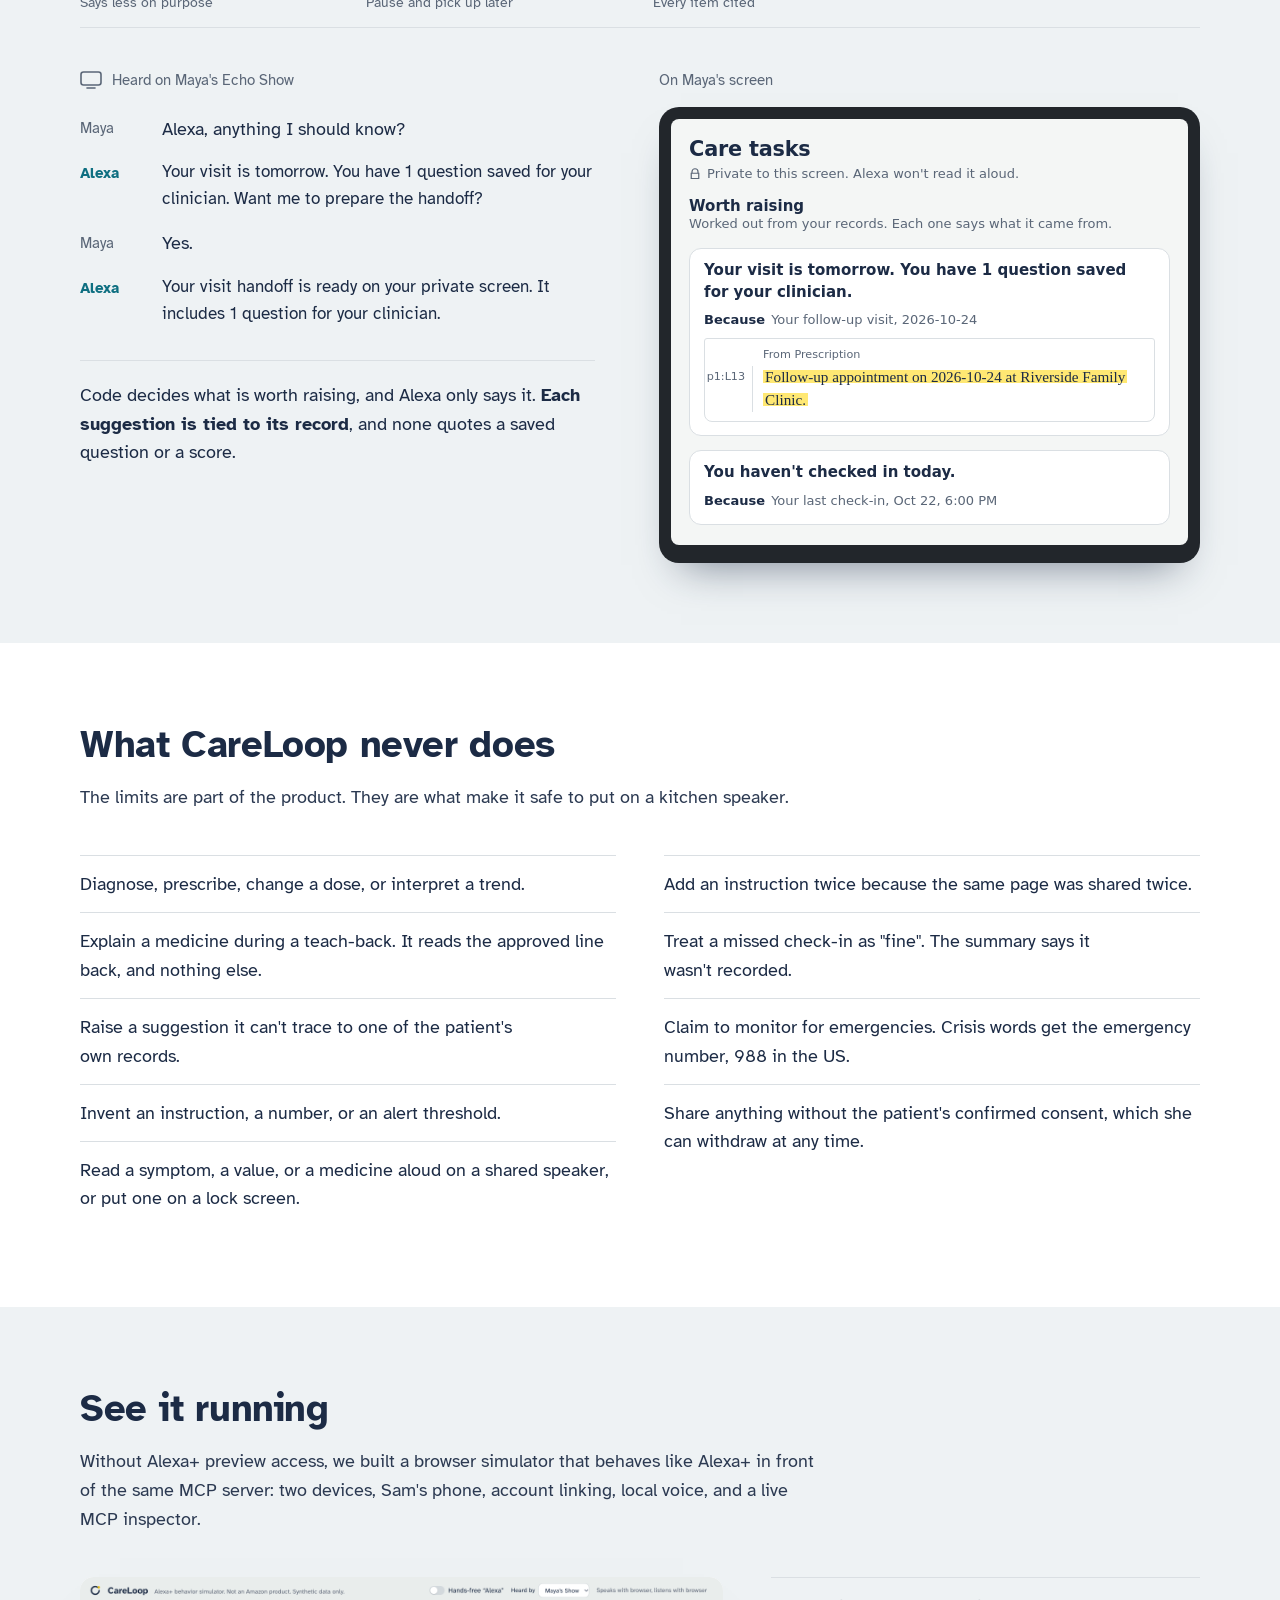
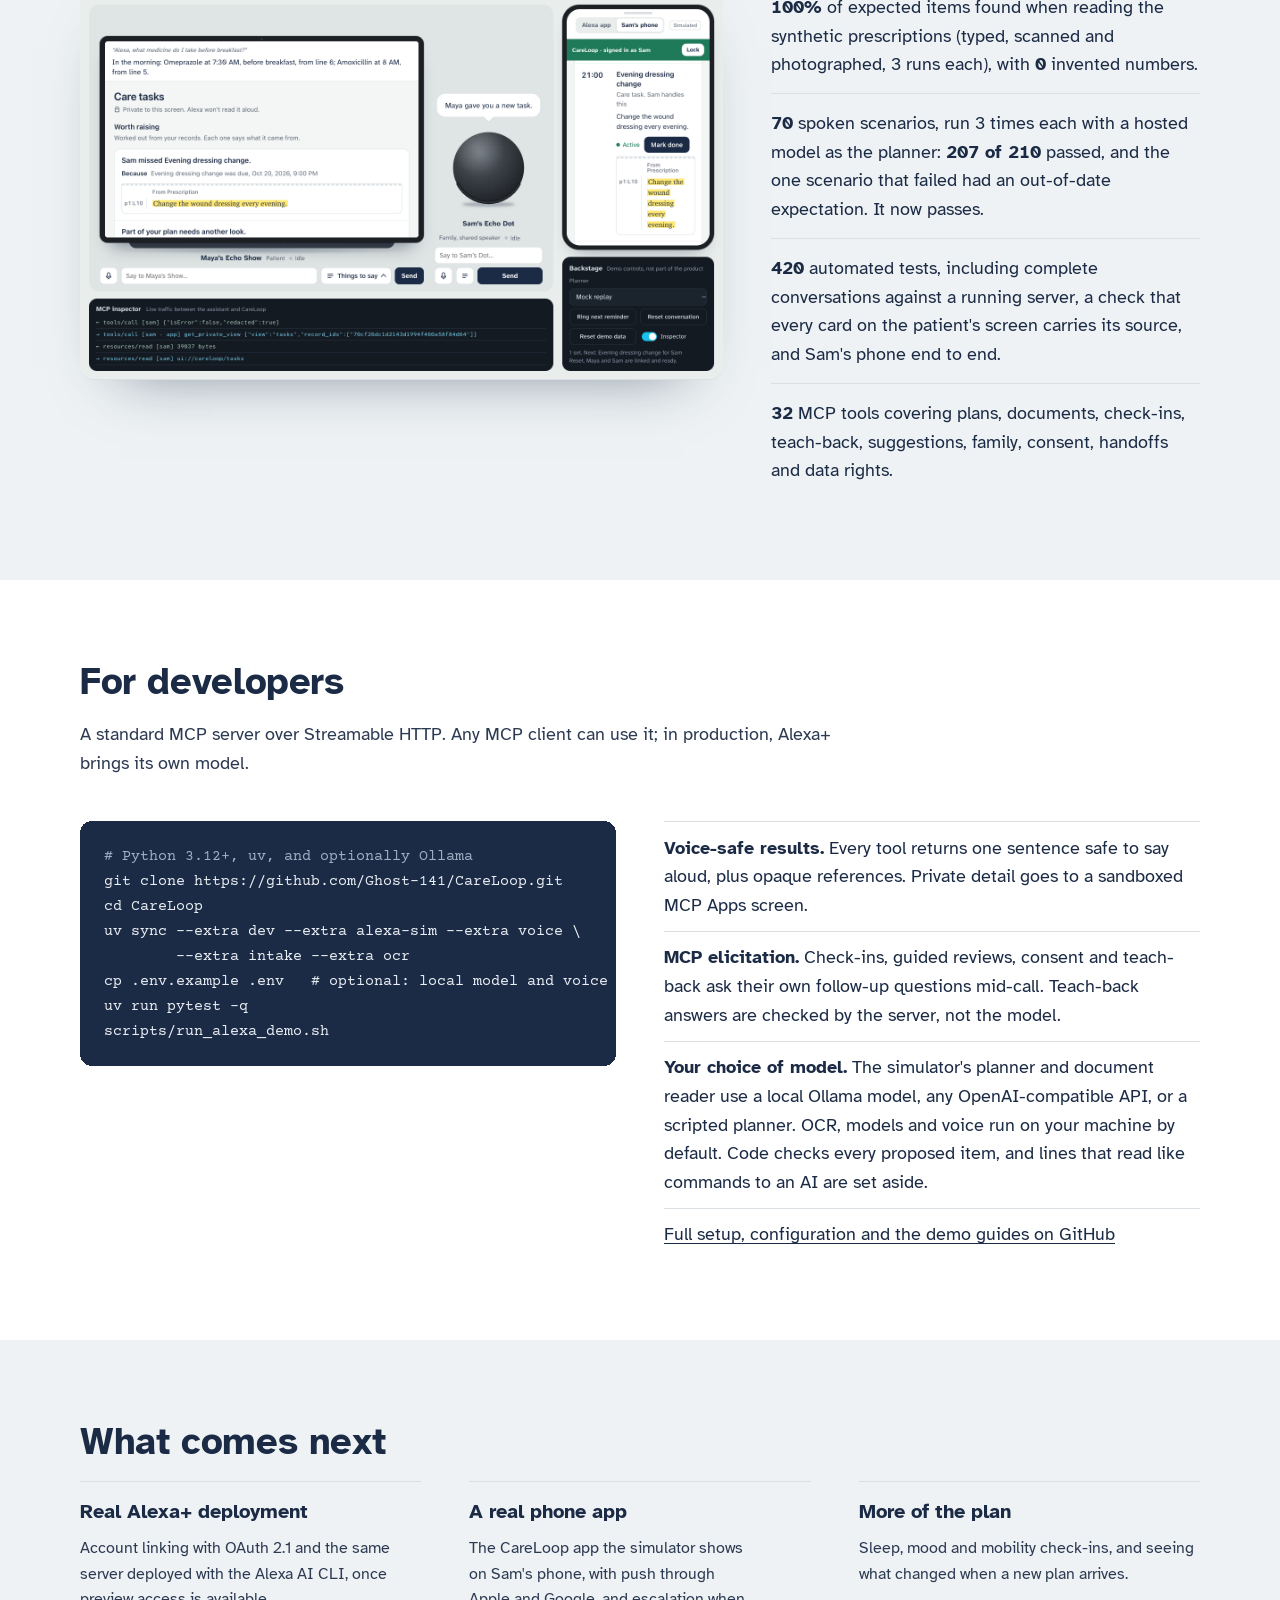
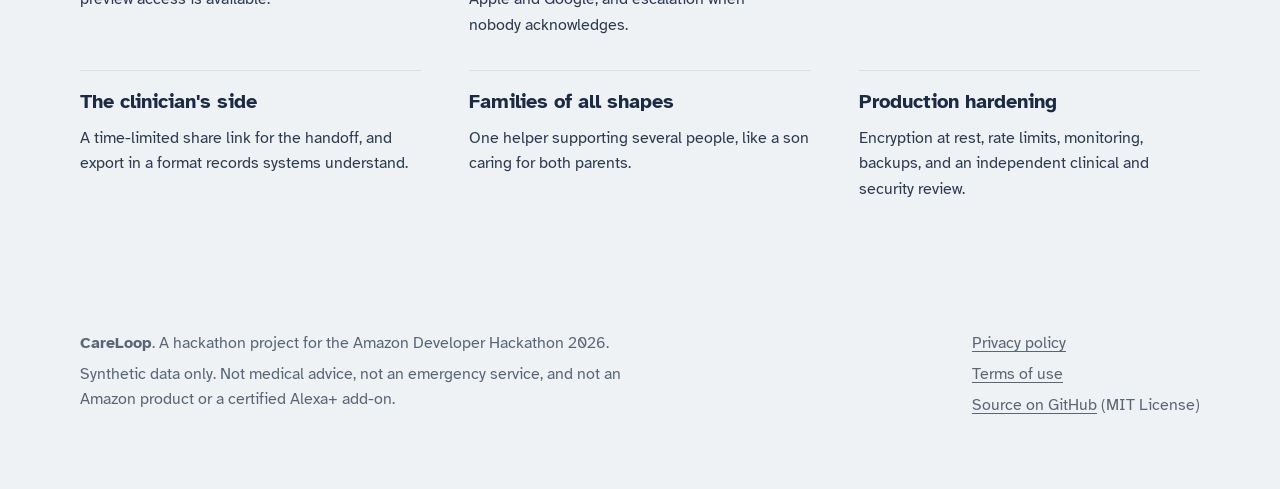
==== commit d464bbc2: "Product page: restructure around Sam's phone, cited medicine answers and consent by voice The hero n" ====
--- a/site/index.html
+++ b/site/index.html
@@ -4,17 +4,17 @@
 <meta charset="utf-8">
 <meta name="viewport" content="width=device-width, initial-scale=1">
 <title>CareLoop · The accountable care loop for Alexa+</title>
-<meta name="description" content="CareLoop is an MCP add-on for Alexa+ that turns a clinician's plan into tasks the patient approves and understands, family members can help with, and a clinician can trust. Every claim traces back to the line or record it came from.">
+<meta name="description" content="CareLoop is an MCP add-on for Alexa+ that turns a clinician's plan into tasks the patient approves and understands, family members help with from their own speaker and phone, and a clinician can trust. Every claim traces back to the line or record it came from.">
 <link rel="icon" href="data:image/svg+xml,%3Csvg xmlns='http://www.w3.org/2000/svg' viewBox='0 0 32 32'%3E%3Cpath d='M26 16a10 10 0 1 1-4-8' fill='none' stroke='%231c2b45' stroke-width='4' stroke-linecap='round'/%3E%3Ccircle cx='25' cy='8' r='3' fill='%23e0b400'/%3E%3C/svg%3E">
 <meta name="theme-color" content="#1c2b45">
 <link rel="canonical" href="https://ghost-141.github.io/CareLoop/">
 <meta property="og:type" content="website">
 <meta property="og:site_name" content="CareLoop">
 <meta property="og:title" content="CareLoop · The accountable care loop for Alexa+">
-<meta property="og:description" content="CareLoop is an MCP add-on for Alexa+ that turns a clinician's plan into tasks the patient approves and understands, family members can help with, and a clinician can trust. Every claim traces back to the line or record it came from.">
+<meta property="og:description" content="CareLoop is an MCP add-on for Alexa+ that turns a clinician's plan into tasks the patient approves and understands, family members help with from their own speaker and phone, and a clinician can trust. Every claim traces back to the line or record it came from.">
 <meta property="og:url" content="https://ghost-141.github.io/CareLoop/">
 <meta property="og:image" content="https://ghost-141.github.io/CareLoop/assets/simulator.png">
-<meta property="og:image:alt" content="The CareLoop simulator: Maya's Echo Show, Sam's Echo Dot and the Alexa app panel">
+<meta property="og:image:alt" content="The CareLoop simulator: Maya's Echo Show answering which medicine she takes before breakfast, with its line; Sam's Echo Dot; Sam's phone showing his task">
 <meta name="twitter:card" content="summary_large_image">
 <link rel="preconnect" href="https://fonts.googleapis.com">
 <link rel="preconnect" href="https://fonts.gstatic.com" crossorigin>
@@ -40,7 +40,7 @@
   p, li, figcaption { text-wrap: pretty; }
   h1, h2, h3 { text-wrap: balance; }
   a { color: inherit; text-decoration-thickness: 1px; text-underline-offset: 3px; }
-  a:focus-visible, button:focus-visible { outline: 3px solid var(--voice); outline-offset: 3px; border-radius: 4px; }
+  a:focus-visible, button:focus-visible, pre:focus-visible { outline: 3px solid var(--voice); outline-offset: 3px; border-radius: 4px; }
   img { max-width: 100%; height: auto; display: block; }
   .wrap { width: min(1120px, 100% - 2.5rem); margin-inline: auto; }
 
@@ -94,6 +94,51 @@
   .spoken .q b { font-weight: 700; color: var(--ink); }
   .spoken .q b.alexa { color: var(--voice-text); }
   .spoken p.said { font-size: 1.22rem; }
+  .spoken .q .said { color: var(--ink); font-size: 1.22rem; line-height: 1.4; }
+
+  /* ---- one update, three levels of detail: Sam's speaker, his lock screen, his phone ---- */
+  /* The art and the words of all three levels share two rows, so the three headings line up. */
+  .levels { display: grid; grid-template-columns: repeat(3, minmax(0, 1fr)); grid-template-rows: auto auto; gap: 3rem 3.5rem; margin: 0; padding: 0; list-style: none; }
+  .level { display: grid; grid-row: span 2; grid-template-rows: subgrid; row-gap: 1.1rem; }
+  .level-art { min-height: 25rem; display: grid; align-items: end; justify-items: center; }
+  .level h3 { margin: 0; padding-top: 1rem; border-top: 2px solid var(--ink); }
+  .level > div > p { margin: .2rem 0 0; font-size: 1rem; color: var(--ink); }
+  .level:first-child .level-art { align-items: center; }
+  .level .v-dot { width: 168px; height: 168px; }
+  .level .room { width: 100%; display: grid; justify-items: center; gap: 1.6rem; padding-bottom: 1.2rem; }
+  .level .room .v-say { margin: 0; }
+  .level .room .v-say p { background: var(--sheet); box-shadow: 0 1px 0 var(--rule); }
+
+  .device-phone { width: min(15.5rem, 100%); background: #22262b; border-radius: 34px; padding: 9px; box-shadow: 0 24px 40px -22px rgba(28, 43, 69, .55); }
+  .phone-screen { border-radius: 26px; overflow: hidden; aspect-ratio: 9 / 18.2; display: grid; position: relative; }
+  .lock { background: #18212d; color: #e6ebf2; display: grid; align-content: start; justify-items: center; padding: 2.4rem .7rem 1rem; }
+  .lock-time { font: 400 3.1rem/1 var(--sans); letter-spacing: -.02em; font-variant-numeric: tabular-nums; }
+  .lock-date { font-size: .82rem; opacity: .8; margin-top: .2rem; }
+  .lock-note { margin-top: 1.6rem; width: 100%; background: #f4f6f5; color: var(--ink); border-radius: 15px; padding: .6rem .65rem .65rem; display: grid; grid-template-columns: 26px minmax(0, 1fr); gap: .55rem; text-align: left; }
+  .app-mark { width: 26px; height: 26px; border-radius: 7px; background: var(--sheet); border: 1px solid var(--rule); display: grid; place-items: center; }
+  .app-mark svg { width: 17px; height: 17px; }
+  .lock-note .top { display: flex; justify-content: space-between; font-size: .75rem; color: var(--muted); }
+  .lock-note b { display: block; font-size: .86rem; line-height: 1.3; }
+  .lock-note small { font-size: .75rem; color: var(--muted); }
+  .lock-hint { margin: auto 0 0; font-size: .75rem; opacity: .7; text-align: center; padding-top: 1rem; }
+  .phone-app { background: #f4f6f5; display: grid; grid-template-rows: auto minmax(0, 1fr); }
+  .phone-bar { background: var(--ink); color: var(--sheet); padding: 1.5rem .75rem .6rem; font-size: .75rem; display: flex; justify-content: space-between; align-items: center; gap: .5rem; }
+  .phone-bar b { font-weight: 700; }
+  .phone-bar span { border: 1px solid rgba(255, 255, 255, .35); border-radius: 6px; padding: .1rem .45rem; }
+  .phone-app .ui { padding: 10px 10px; gap: 8px; border-radius: 0; align-content: start; }
+  .phone-app .ui-title { font-size: 1.05rem; }
+  .phone-app .ui-row.timed { grid-template-columns: 2.7rem minmax(0, 1fr); padding: 10px 10px; gap: 8px; }
+  .phone-app .ui-when { font-size: .85rem; }
+  .phone-app .ui-row b { font-size: .85rem; line-height: 1.25; }
+  .phone-app .ui-meta { font-size: .75rem; }
+  .phone-app .ui-foot { display: flex; align-items: center; gap: 8px; margin-top: 6px; flex-wrap: wrap; }
+  .levels-fine { margin: 2.5rem 0 0; max-width: var(--measure); font-size: .95rem; color: var(--muted); }
+
+  @media (prefers-reduced-motion: no-preference) {
+    .levels.armed .lv { opacity: 0; }
+    .levels.run .lv { animation: lv-in 620ms cubic-bezier(.16, 1, .3, 1) var(--d, 0ms) both; }
+    @keyframes lv-in { from { opacity: 0; transform: translateY(12px); filter: blur(3px); } }
+  }
 
   /* ---- sections ---------------------------------------------------------------------- */
   section { padding: 5rem 0; }
@@ -127,6 +172,7 @@
   .tabs button span { font-weight: 400; font-size: .875rem; }
   .tabs button:hover { color: var(--ink); }
   .tabs button[aria-selected="true"] { color: var(--ink); border-bottom-color: var(--ink); }
+  @media (min-width: 901px) { .tabs { display: grid; grid-template-columns: repeat(4, minmax(0, 1fr)); } }
   .tabs button:focus-visible { outline-offset: 4px; }
 
   .exchange { display: grid; grid-template-columns: minmax(0, 1fr) minmax(0, 1.05fr); gap: 1.5rem 4rem; align-items: start; }
@@ -158,7 +204,7 @@
   .ui-doc b { display: block; font-weight: 600; }
   .ui-status { display: inline-flex; align-items: center; gap: 6px; font-size: .78rem; font-weight: 500; white-space: nowrap; color: var(--muted); }
   .ui-status::before { content: ""; width: 7px; height: 7px; border-radius: 50%; background: currentColor; }
-  .ui-status.ok { color: var(--ok); } .ui-status.warn { color: var(--warn); }
+  .ui-status.ok { color: var(--ok); } .ui-status.warn { color: var(--warn); } .ui-status.bad { color: var(--danger); }
   .ui-btn { font: 600 .8125rem/1 var(--ui-sans); border-radius: 9px; padding: 0 12px; min-height: 32px; display: inline-flex; align-items: center; white-space: nowrap; }
   .ui-btn.primary { background: var(--ink); color: var(--sheet); }
   .ui-btn.quiet { border: 1px solid var(--hair); }
@@ -245,6 +291,7 @@
   .dev { display: grid; grid-template-columns: minmax(0, 1fr) minmax(0, 1fr); gap: 3rem; align-items: start; }
   pre { margin: 0; background: var(--ink); color: #e9eef4; padding: 1.4rem 1.5rem; border-radius: 12px; overflow-x: auto; font: 400 .92rem/1.7 var(--code); }
   pre .c { color: #9fb0c4; }
+  .code { position: relative; min-width: 0; }
   .stack { margin: 0; padding: 0; list-style: none; }
   .stack li { padding: .7rem 0; border-top: 1px solid var(--rule); }
 
@@ -265,7 +312,7 @@
   .ring-track { fill: none; stroke: var(--rule); stroke-width: 2; }
   .ring-back { fill: none; stroke: #9aa6b4; stroke-width: 2; stroke-dasharray: 3 7; stroke-linecap: round; }
   .ring-prog { fill: none; stroke: var(--ink); stroke-width: 4; stroke-linecap: round; }
-  .ring-token { fill: var(--ink); stroke: var(--mark); stroke-width: 5; paint-order: stroke; }
+  .ring-token { fill: var(--ink); stroke: var(--sheet); stroke-width: 5; paint-order: stroke; }
   .ring-next { font: 400 17px var(--sans); fill: var(--muted); }
   .station { position: absolute; transform: translate(-50%, -50%); display: block;
     background: none; border: 0; padding: 0; cursor: pointer; font: 700 1rem/1.2 var(--sans); color: var(--muted); }
@@ -278,7 +325,7 @@
     background: var(--paper); border: 2px solid var(--rule); color: var(--muted); transition: background .3s, border-color .3s, color .3s, box-shadow .3s; }
   .station.done i { border-color: var(--ink); color: var(--ink); }
   .station[aria-current="step"] { color: var(--ink); }
-  .station[aria-current="step"] i { background: var(--ink); border-color: var(--ink); color: var(--sheet); box-shadow: 0 0 0 6px var(--mark); }
+  .station[aria-current="step"] i { background: var(--ink); border-color: var(--ink); color: var(--sheet); outline: 2px solid var(--ink); outline-offset: 3px; }
   .station:hover { color: var(--ink); }
   .station:focus-visible { outline: none; }
   .station:focus-visible i { outline: 3px solid var(--voice); outline-offset: 4px; }
@@ -399,6 +446,8 @@
   }
 
   @media (max-width: 900px) {
+    .levels { grid-template-columns: 1fr; gap: 3.5rem; }
+    .level-art { min-height: 0; }
     .hero .wrap, .exchange, .seeit, .dev, .tb, .src { grid-template-columns: 1fr; gap: 2.5rem; }
     .next, .rules3 { grid-template-columns: 1fr; }
     .rules3 { gap: 1.5rem; margin-top: 2.5rem; }
@@ -422,6 +471,8 @@
   }
   @media (max-width: 520px) {
     body { font-size: 1.05rem; }
+    .code::after { content: ""; position: absolute; top: 0; right: 0; bottom: 0; width: 2.75rem; border-radius: 0 12px 12px 0; pointer-events: none;
+      background: linear-gradient(90deg, rgba(28, 43, 69, 0), var(--ink) 85%); }
     .turn { grid-template-columns: 3.6rem 1fr; }
     .tabs { display: grid; grid-template-columns: 1fr 1fr; gap: 0 1rem; }
     .tabs button { padding: .75rem 0 .7rem; font-size: 1rem; }
@@ -441,11 +492,11 @@
       CareLoop
     </a>
     <nav class="site" aria-label="Page sections">
+      <a href="#family">Family</a>
       <a href="#teach-back">Teach-back</a>
       <a href="#sources">Sources</a>
       <a href="#how">How it works</a>
       <a href="#conversations">Conversations</a>
-      <a href="#safety">Safety</a>
       <a href="#developers">For developers</a>
       <a href="https://github.com/Ghost-141/CareLoop">GitHub</a>
     </nav>
@@ -457,7 +508,7 @@
     <div class="wrap">
       <div>
         <h1 id="hero-title">Every care instruction Alexa says can be traced back to the page it came from.</h1>
-        <p class="lede">CareLoop is an add-on for Alexa+ that turns a clinician's plan into tasks the patient approves and understands, family members can help with, and a clinician can trust.</p>
+        <p class="lede">CareLoop is an add-on for Alexa+ that turns a clinician's plan into tasks the patient approves and understands, family members help with from their own speaker and phone, and a clinician can trust.</p>
         <div class="actions">
           <a class="button primary" href="#see-it">Watch the demo</a>
           <a class="button secondary" href="https://github.com/Ghost-141/CareLoop">Read the code</a>
@@ -465,19 +516,18 @@
         <p class="fineprint">Built for the Amazon Developer Hackathon 2026, Alexa+ track. A demo with synthetic data, not medical advice, and not an Amazon product.</p>
       </div>
 
-      <figure class="trace" aria-label="A teach-back on Maya's Echo Show: her plan is read back from line 5 of the prescription">
+      <figure class="trace" aria-label="Maya asks her Echo Show which medicine she takes before breakfast; Alexa answers from her approved plan and names lines 6 and 5 of the prescription">
         <div class="spoken">
           <div class="who"><span class="ring" aria-hidden="true"></span>Maya's Echo Show</div>
-          <p class="q"><b class="alexa">Alexa</b>How often do you take Amoxicillin?</p>
-          <p class="q"><b>Maya</b>I'm not sure.</p>
-          <p class="said">That's okay. Your plan says: Amoxicillin 500 mg capsule: Take 1 capsule by mouth three times daily for 7 days, at 8 AM, 2 PM and 8 PM.</p>
-        </div>
-        <div class="thread" aria-hidden="true"><span>read back from line 5, never explained</span></div>
+          <p class="q"><b>Maya</b>What medicine do I take before breakfast?</p>
+          <p class="q"><b class="alexa">Alexa</b><span class="said">In the morning: Omeprazole at 7:30 AM, before breakfast, from line 6; Amoxicillin at 8 AM, from line 5.</span></p>
+        </div>
+        <div class="thread" aria-hidden="true"><span>the lines it came from, said out loud</span></div>
         <div class="slip">
           <div class="head"><span>Riverside Family Clinic</span><span>Synthetic</span></div>
           <div class="line" data-n="L2">Patient: Maya Demo&emsp;Date: 2026-10-13</div>
           <div class="line hit" data-n="L5"><mark>1. Amoxicillin 500 mg capsule: Take 1 capsule by mouth three times daily for 7 days.</mark></div>
-          <div class="line" data-n="L6">2. Omeprazole 20 mg capsule: Take 1 capsule by mouth once daily before breakfast.</div>
+          <div class="line hit" data-n="L6"><mark>2. Omeprazole 20 mg capsule: Take 1 capsule by mouth once daily before breakfast.</mark></div>
           <div class="line" data-n="L10">Change the wound dressing every evening.</div>
         </div>
       </figure>
@@ -490,15 +540,68 @@
       <p class="intro">After a clinic visit, a family needs a shared record of what was agreed, who may know, and what the clinician will see.</p>
       <div class="pairs" role="table" aria-label="What Alexa+ does, and what CareLoop adds">
           <div class="pair-row head" role="row"><p role="columnheader">Alexa+</p><p role="columnheader">CareLoop adds</p></div>
-          <div class="pair-row" role="row"><p role="cell">Remembers the documents you share.</p><p role="cell">Turns each instruction into an item the patient approves, beside the line it came from, then asks her to say it back.</p></div>
-          <div class="pair-row" role="row"><p role="cell">Reminds the right person.</p><p role="cell">Lets the patient decide who sees what, and for how long. A helper hears that a task is waiting, and what it is only when they ask.</p></div>
-          <div class="pair-row" role="row"><p role="cell">Talks naturally on any speaker.</p><p role="cell">Says less on a shared speaker. Detail stays on the patient's own screen.</p></div>
+          <div class="pair-row" role="row"><p role="cell">Remembers the documents you share.</p><p role="cell">Turns each instruction into an item the patient approves, beside the line it came from, then asks her to say it back. Share the same page twice and nothing is added twice.</p></div>
+          <div class="pair-row" role="row"><p role="cell">Answers questions about them.</p><p role="cell">Answers from the plan she approved, and names the line: "Omeprazole at 7:30 AM, before breakfast, from line 6."</p></div>
+          <div class="pair-row" role="row"><p role="cell">Reminds the right person.</p><p role="cell">Lets the patient decide who sees what, and for how long, and take it back by voice. A helper's speaker says a task is waiting; the detail opens on his own phone.</p></div>
           <div class="pair-row" role="row"><p role="cell">Can tell family about activity.</p><p role="cell">Alerts only when the clinician's own rule says so, once per episode, and shows which check-ins fired it.</p></div>
       </div>
     </div>
   </section>
 
-  <section id="teach-back" aria-labelledby="tb-title">
+  <section id="family" aria-labelledby="family-title">
+    <div class="wrap">
+      <h2 id="family-title">One update, three levels of detail.</h2>
+      <p class="intro">Maya's brother Sam helps from his own Echo Dot and his own phone. When she gives him a task, each place gets only what it can keep private: the room hears that something is waiting, so does a glance at his lock screen, and the task itself opens only after Sam unlocks his phone, inside the access Maya gave him.</p>
+      <ul class="levels" id="levels">
+        <li class="level">
+          <div class="level-art">
+            <div class="room">
+              <div class="v-say dot lv" style="--d:0ms"><p>Maya gave you a new task.</p></div>
+              <div class="v-dot calm lv" style="--d:120ms" role="img" aria-label="Sam's Echo Dot, light ring off"></div>
+            </div>
+          </div>
+          <div><h3>Anyone in the room hears</h3><p>That a task is waiting, and who it's from. Never what it is, and never anything about Maya's health.</p></div>
+        </li>
+        <li class="level">
+          <div class="level-art">
+            <div class="device-phone lv" style="--d:450ms" role="img" aria-label="Sam's phone, locked, with a CareLoop notification: Maya gave you a new task. Tap to open.">
+              <div class="phone-screen"><div class="lock">
+                <div class="lock-time">9:41</div>
+                <div class="lock-date">Wednesday, October 21</div>
+                <div class="lock-note lv" style="--d:800ms">
+                  <span class="app-mark"><svg viewBox="0 0 32 32" aria-hidden="true"><path d="M26 16a10 10 0 1 1-4-8" fill="none" stroke="#1c2b45" stroke-width="3.5" stroke-linecap="round"/><circle cx="25" cy="8" r="3" fill="#e0b400"/></svg></span>
+                  <span><span class="top"><span>CareLoop</span><span>now</span></span><b>Maya gave you a new task.</b><small>Tap to open</small></span>
+                </div>
+                <p class="lock-hint">Locked</p>
+              </div></div>
+            </div>
+          </div>
+          <div><h3>Anyone who glances sees</h3><p>The same sentence on his lock screen. No task name, no time, no medicine.</p></div>
+        </li>
+        <li class="level">
+          <div class="level-art">
+            <div class="device-phone lv" style="--d:1150ms" role="img" aria-label="Sam's phone, unlocked: CareLoop's care tasks, signed in as Sam. Maya's medicine at 7:30 can only be read; his evening dressing change at 21:00 has a Mark done button.">
+              <div class="phone-screen"><div class="phone-app">
+                <div class="phone-bar"><b>Signed in as Sam</b><span>Lock</span></div>
+                <div class="ui">
+                  <p class="ui-title">Care tasks</p>
+                  <div class="ui-rows">
+                    <div class="ui-row timed"><span class="ui-when">07:30</span><div><b>Medicine routine 2</b><span class="ui-meta">Medicine</span><span class="ui-foot"><span class="ui-status ok">Active</span></span></div></div>
+                    <div class="ui-row timed"><span class="ui-when">21:00</span><div><b>Evening dressing change</b><span class="ui-meta">Care task. Sam handles this</span><span class="ui-foot"><span class="ui-status ok">Active</span><span class="ui-btn primary">Mark done</span></span></div></div>
+                  </div>
+                  <div class="ui-slip"><span class="from">From Prescription</span><span class="ln">p1:L10</span><span><mark>Change the wound dressing every evening.</mark></span></div>
+                </div>
+              </div></div>
+            </div>
+          </div>
+          <div><h3>Only Sam, once he unlocks</h3><p>What Maya shared, with its source line. He can mark done the task she gave him, and nothing else.</p></div>
+        </li>
+      </ul>
+      <p class="levels-fine">In the demo, Sam's phone is a simulated CareLoop app. Alexa+ add-ons have no documented way to push to a phone, so a real CareLoop app would get these notifications from CareLoop's own server. Maya can remove Sam by voice at any time, and his access ends on his next request.</p>
+    </div>
+  </section>
+
+  <section id="teach-back" class="sheet" aria-labelledby="tb-title">
     <div class="wrap">
       <h2 id="tb-title">Approved is not the same as understood.</h2>
       <p class="intro">After Maya approves her medicines, she can ask Alexa to check she understood them. CareLoop asks her to say each one back. Alexa only passes on her words: the server checks every answer against the approved, cited line, and a miss is answered by reading that line, never by explaining it.</p>
@@ -540,7 +643,7 @@
     </div>
   </section>
 
-  <section id="sources" class="sheet" aria-labelledby="src-title">
+  <section id="sources" aria-labelledby="src-title">
     <div class="wrap">
       <h2 id="src-title">Every claim on Maya's screen says where it came from.</h2>
       <p class="intro">A line read from her document shows that line, highlighted. Anything CareLoop worked out from her records says which record, with a "Because". Nothing on her screen is left for her to take on trust.</p>
@@ -548,6 +651,7 @@
         <div class="pairs" role="table" aria-label="What the screen shows, and where it came from">
           <div class="pair-row head" role="row"><p role="columnheader">On the screen</p><p role="columnheader">Where it came from</p></div>
           <div class="pair-row" role="row"><p role="cell">A plan item</p><p role="cell">The line in her document it was read from.</p></div>
+          <div class="pair-row" role="row"><p role="cell">A spoken medicine answer</p><p role="cell">Each medicine's line, said out loud with its time.</p></div>
           <div class="pair-row" role="row"><p role="cell">Something worth raising</p><p role="cell">The record it was worked out from, and that record's line.</p></div>
           <div class="pair-row" role="row"><p role="cell">A triggered alert</p><p role="cell">The check-ins that fired it, and the rule's own line.</p></div>
           <div class="pair-row" role="row"><p role="cell">The alert line on her chart</p><p role="cell">The rule in words, with its line.</p></div>
@@ -575,7 +679,7 @@
     </div>
   </section>
 
-  <section id="how" aria-labelledby="how-title">
+  <section id="how" class="sheet" aria-labelledby="how-title">
     <div class="wrap">
       <h2 id="how-title">How the loop works</h2>
       <p class="intro">From the clinic's page to the next visit, and around again.</p>
@@ -645,7 +749,7 @@
                 </div></div>
               </div></div>
             </div>
-            <div class="v-row" data-caption="Maya decides what Sam can see. Sam hears a task is waiting, not what it is.">
+            <div class="v-row" data-caption="Maya decides what Sam can see. His speaker says a task is waiting; the task opens on his phone.">
               <div class="grant a-in" style="--d:100ms">
                 <div class="grant-head"><b>Sam</b><span>14 days</span></div>
                 <ul>
@@ -658,7 +762,10 @@
                 <div class="v-dot calm a-in" style="--d:300ms" role="img" aria-label="Sam's Echo Dot"></div>
                 <p class="v-dotcap">Sam's Echo Dot</p>
                 <div class="v-say dot a-in" style="--d:1300ms;margin:.9rem 0 0"><p>Maya gave you a new task.</p></div>
-                <div class="v-task a-in" style="--d:2100ms"><b>19:00</b>Wound dressing<span class="to">Sam</span></div>
+                <div class="lock-note a-in" style="--d:2100ms;margin-top:.9rem;border:1px solid var(--rule)">
+                  <span class="app-mark"><svg viewBox="0 0 32 32" aria-hidden="true"><path d="M26 16a10 10 0 1 1-4-8" fill="none" stroke="#1c2b45" stroke-width="3.5" stroke-linecap="round"/><circle cx="25" cy="8" r="3" fill="#e0b400"/></svg></span>
+                  <span><span class="top"><span>CareLoop, on Sam's phone</span><span>now</span></span><b>Maya gave you a new task.</b><small>Tap to open</small></span>
+                </div>
               </div>
             </div>
             <div class="v-row" data-caption="The clinician's rule decides. Sam hears that something changed, never the score.">
@@ -699,14 +806,15 @@
     </div>
   </section>
 
-  <section id="conversations" class="sheet" aria-labelledby="talk-title">
+  <section id="conversations" aria-labelledby="talk-title">
     <div class="wrap">
       <h2 id="talk-title">What Alexa says, and what CareLoop keeps</h2>
       <p class="intro">Alexa says as little as it needs to. The detail goes to Maya's private screen and into CareLoop's record. These exchanges come from CareLoop's end-to-end tests and demo runs against the real server.</p>
       <div class="tabs" role="tablist" aria-label="Exchanges">
         <button role="tab" id="tab-suggest" aria-controls="ex-suggest" aria-selected="true">Anything I should know?<span>Raised from her records</span></button>
-        <button role="tab" id="tab-notice" aria-controls="ex-notice" aria-selected="false" tabindex="-1">A new task for Sam<span>Told it exists, not what</span></button>
-        <button role="tab" id="tab-consent" aria-controls="ex-consent" aria-selected="false" tabindex="-1">Sharing with family<span>Consent, read back</span></button>
+        <button role="tab" id="tab-meds" aria-controls="ex-meds" aria-selected="false" tabindex="-1">Asking about medicines<span>Answered with its line</span></button>
+        <button role="tab" id="tab-notice" aria-controls="ex-notice" aria-selected="false" tabindex="-1">A new task for Sam<span>Detail on his phone</span></button>
+        <button role="tab" id="tab-consent" aria-controls="ex-consent" aria-selected="false" tabindex="-1">Sharing with family<span>Given and taken back</span></button>
         <button role="tab" id="tab-speaker" aria-controls="ex-speaker" aria-selected="false" tabindex="-1">A shared speaker<span>Says less on purpose</span></button>
         <button role="tab" id="tab-review" aria-controls="ex-review" aria-selected="false" tabindex="-1">Reviewing by voice<span>Pause and pick up later</span></button>
         <button role="tab" id="tab-intake" aria-controls="ex-intake" aria-selected="false" tabindex="-1">Reading a prescription<span>Every item cited</span></button>
@@ -740,25 +848,47 @@
         </figure>
       </div>
 
+      <div class="exchange" role="tabpanel" id="ex-meds" aria-labelledby="tab-meds" tabindex="0">
+        <div>
+          <p class="heard"><svg viewBox="0 0 22 18" aria-hidden="true"><rect x="1" y="1" width="20" height="13" rx="2.5" fill="none" stroke="currentColor" stroke-width="1.6"/><path d="M7 17h8" stroke="currentColor" stroke-width="1.6" stroke-linecap="round"/></svg>Heard on Maya's Echo Show</p>
+          <div class="turn"><span class="speaker">Maya</span><p>Alexa, what medicine do I take before breakfast?</p></div>
+          <div class="turn alexa"><span class="speaker alexa">Alexa</span><p>In the morning: Omeprazole at 7:30 AM, before breakfast, from line 6; Amoxicillin at 8 AM, from line 5.</p></div>
+          <div class="turn"><span class="speaker">Maya</span><p>Alexa, what medicine do I have to take before dinner?</p></div>
+          <div class="turn alexa"><span class="speaker alexa">Alexa</span><p>In the evening: Amoxicillin at 8 PM, from line 5.</p></div>
+          <p class="why">Alexa reads back only what Maya approved, with its time and line. <strong>It says "before breakfast" because her prescription does</strong>, and nothing it doesn't. Sam's speaker never hears a medicine's name.</p>
+        </div>
+        <figure class="keeps">
+          <figcaption>On Maya's screen</figcaption>
+          <div class="device-show"><div class="ui">
+            <div><p class="ui-title">Care tasks</p><p class="ui-note"><svg viewBox="0 0 16 16" aria-hidden="true" fill="none" stroke="currentColor" stroke-width="1.6"><path d="M4 7V5a4 4 0 0 1 8 0v2M3 7h10v7H3z"/></svg>Private to this screen. Alexa won't read it aloud.</p></div>
+            <div class="ui-rows">
+              <div class="ui-row timed"><span class="ui-when">07:30</span><div><b>Medicine routine 2</b><span class="ui-meta">Medicine</span></div><span class="ui-status ok">Active</span></div>
+              <div class="ui-row timed"><span class="ui-when">08:00<br>14:00<br>20:00</span><div><b>Medicine routine 1</b><span class="ui-meta">Medicine</span></div><span class="ui-status ok">Active</span></div>
+            </div>
+            <div class="ui-slip"><span class="from">From Prescription</span><span class="ln">p1:L6</span><span><mark>2. Omeprazole 20 mg capsule: Take 1 capsule by mouth once daily before breakfast.</mark></span></div>
+          </div></div>
+        </figure>
+      </div>
+
       <div class="exchange" role="tabpanel" id="ex-notice" aria-labelledby="tab-notice" tabindex="0">
         <div>
           <p class="heard"><svg viewBox="0 0 22 18" aria-hidden="true"><circle cx="11" cy="9" r="7" fill="none" stroke="#1690a6" stroke-width="2.5"/></svg>Heard on Sam's Echo Dot, a shared speaker</p>
-          <div class="turn note"><span class="speaker"></span><p>Maya gives Sam her evening task. Sam's Dot says: "Maya gave you a new task."</p></div>
-          <div class="turn"><span class="speaker">Sam</span><p>Alexa, any CareLoop updates?</p></div>
-          <div class="turn alexa"><span class="speaker alexa">Alexa</span><p>You have 1 new task from Maya.</p></div>
-          <div class="turn"><span class="speaker">Sam</span><p>What are my tasks for Maya?</p></div>
-          <div class="turn alexa"><span class="speaker alexa">Alexa</span><p>You have 1 task to help Maya with: Change the dressing at 7 PM.</p></div>
-          <p class="why">A shared speaker hears that a task is waiting. <strong>What it is comes only when Sam asks</strong>, and asking clears the notice.</p>
+          <div class="turn note"><span class="speaker"></span><p>Maya gives Sam the dressing change. His Dot says "Maya gave you a new task.", and his phone shows the same sentence.</p></div>
+          <div class="turn"><span class="speaker">Sam</span><p>Alexa, show Maya's tasks.</p></div>
+          <div class="turn alexa"><span class="speaker alexa">Alexa</span><p>You have 5 active tasks and 1 active follow-up rule. CareLoop is not medical advice or emergency monitoring. I've sent the details to your phone.</p></div>
+          <div class="turn"><span class="speaker">Sam</span><p>Alexa, what are my tasks for Maya?</p></div>
+          <div class="turn alexa"><span class="speaker alexa">Alexa</span><p>You have 1 task to help Maya with: Evening dressing change at 9 PM.</p></div>
+          <p class="why">A shared speaker hears counts and that a task is waiting. <strong>The rest goes to Sam's own phone</strong>, and his own task only when he asks.</p>
         </div>
         <figure class="keeps">
-          <figcaption>What the new-task notice carries</figcaption>
+          <figcaption>What each place gets</figcaption>
           <div class="grant">
             <div class="grant-head"><b>New task for Sam</b><span>Expires after 7 days</span></div>
             <ul>
-              <li>That a task is waiting, and from whom<span class="allowed">Said</span></li>
-              <li>The task's name or time<span class="withheld">Only when Sam asks</span></li>
-              <li>Anything about Maya's health<span class="withheld">Never</span></li>
-              <li>Sam's light ring<span class="withheld">Stays off</span></li>
+              <li>That a task is waiting, and from whom<span class="allowed">Speaker and lock screen</span></li>
+              <li>The task's name and time<span class="withheld">His phone, once unlocked</span></li>
+              <li>Marking it done<span class="allowed">His task only</span></li>
+              <li>Anything about Maya's health<span class="withheld">Never spoken</span></li>
             </ul>
             <p class="grant-foot">Withdrawn if Maya takes the task back, gives it to someone else, or it is done first.</p>
           </div>
@@ -771,17 +901,21 @@
           <div class="turn"><span class="speaker">Maya</span><p>Alexa, let my brother Sam see my tasks and get updates for two weeks.</p></div>
           <div class="turn alexa"><span class="speaker alexa">Alexa</span><p>Sam will be able to see your tasks and get update alerts, for 14 days. Is that right?</p></div>
           <div class="turn"><span class="speaker">Maya</span><p>Yes.</p></div>
-          <div class="turn note"><span class="speaker"></span><p>Sam's Echo Dot: "Maya invited you to help with her care in CareLoop. Open the invitation in your Alexa app to accept."</p></div>
-          <p class="why">The assistant can get permissions wrong. <strong>CareLoop reads them back</strong> and creates nothing without a yes.</p>
+          <div class="turn note"><span class="speaker"></span><p>Sam's Echo Dot: "Maya invited you to help with her care in CareLoop. Open the invitation in your Alexa app to accept." Later:</p></div>
+          <div class="turn"><span class="speaker">Maya</span><p>Alexa, remove Sam.</p></div>
+          <div class="turn alexa"><span class="speaker alexa">Alexa</span><p>This will remove this caregiver's CareLoop access. Say confirm to continue, or cancel.</p></div>
+          <div class="turn"><span class="speaker">Maya</span><p>Confirm.</p></div>
+          <div class="turn alexa"><span class="speaker alexa">Alexa</span><p>Caregiver access revoked. It stops on their next request.</p></div>
+          <p class="why">The assistant can get permissions wrong. <strong>CareLoop reads them back</strong>, creates nothing without a yes, and takes them away the same way.</p>
         </div>
         <figure class="keeps">
-          <figcaption>On Maya's screen</figcaption>
+          <figcaption>On Maya's screen, after she removes Sam</figcaption>
           <div class="device-show"><div class="ui">
             <div><p class="ui-title">Care circle</p><p class="ui-note"><svg viewBox="0 0 16 16" aria-hidden="true" fill="none" stroke="currentColor" stroke-width="1.6"><path d="M4 7V5a4 4 0 0 1 8 0v2M3 7h10v7H3z"/></svg>Private to this screen. Alexa won't read it aloud.</p></div>
             <p class="ui-h">People with access</p>
-            <div class="ui-rows"><div class="ui-row"><div><b>Sam</b><span class="ui-meta">Acknowledge alerts, read tasks, receive alerts. Until Nov 3, 2026</span></div><span class="ui-status warn">Pending</span><span class="ui-btn danger">Remove</span></div></div>
+            <div class="ui-rows"><div class="ui-row"><div><b>Sam</b><span class="ui-meta">Acknowledge alerts, perform tasks, read tasks, receive alerts.</span></div><span class="ui-status bad">Revoked</span></div></div>
             <p class="ui-h">Who looked at your care data</p>
-            <div class="ui-rows"><div class="ui-row"><span class="ui-meta">No one else opened your care data.</span></div></div>
+            <div class="ui-rows"><div class="ui-row"><div><b>Sam</b><span class="ui-meta">Accepted your invitation, completed a task, acknowledged an update.</span></div></div></div>
           </div></div>
         </figure>
       </div>
@@ -842,9 +976,9 @@
           <p class="heard"><svg viewBox="0 0 22 18" aria-hidden="true"><rect x="1" y="1" width="20" height="13" rx="2.5" fill="none" stroke="currentColor" stroke-width="1.6"/><path d="M7 17h8" stroke="currentColor" stroke-width="1.6" stroke-linecap="round"/></svg>Heard on Maya's Echo Show</p>
           <div class="turn note"><span class="speaker"></span><p>Maya shares a scanned prescription in the Alexa app.</p></div>
           <div class="turn alexa"><span class="speaker alexa">Alexa</span><p>Your document is ready. 8 items need your approval, and 2 are flagged for a closer look. Medicine items are approved on your screen.</p></div>
-          <div class="turn"><span class="speaker">Maya</span><p>Alexa, should I double my medication?</p></div>
-          <div class="turn alexa"><span class="speaker alexa">Alexa</span><p>I can't give medical advice. Please contact your clinician, or emergency services in an emergency.</p></div>
-          <p class="why">A model proposes the items; <strong>code checks every number against the source</strong>, and the patient decides.</p>
+          <div class="turn note"><span class="speaker"></span><p>Later, not sure it went through, Maya shares the same prescription again.</p></div>
+          <div class="turn alexa"><span class="speaker alexa">Alexa</span><p>Your document is ready. Everything in it is already in your plan, so nothing new was added.</p></div>
+          <p class="why">A model proposes the items; <strong>code checks every number against the source</strong>, the patient decides, and the same page shared twice adds nothing twice.</p>
         </div>
         <figure class="keeps">
           <figcaption>On Maya's screen</figcaption>
@@ -864,7 +998,7 @@
     </div>
   </section>
 
-  <section id="safety" aria-labelledby="safety-title">
+  <section id="safety" class="sheet" aria-labelledby="safety-title">
     <div class="wrap">
       <h2 id="safety-title">What CareLoop never does</h2>
       <p class="intro">The limits are part of the product. They are what make it safe to put on a kitchen speaker.</p>
@@ -873,7 +1007,8 @@
         <li>Explain a medicine during a teach-back. It reads the approved line back, and nothing else.</li>
         <li>Raise a suggestion it can't trace to one of the patient's own records.</li>
         <li>Invent an instruction, a number, or an alert threshold.</li>
-        <li>Read a symptom, a value, or a medicine aloud on a shared speaker.</li>
+        <li>Read a symptom, a value, or a medicine aloud on a shared speaker, or put one on a lock screen.</li>
+        <li>Add an instruction twice because the same page was shared twice.</li>
         <li>Treat a missed check-in as "fine". The summary says it wasn't recorded.</li>
         <li>Claim to monitor for emergencies. Crisis words get the emergency number, 988 in the US.</li>
         <li>Share anything without the patient's confirmed consent, which she can withdraw at any time.</li>
@@ -881,37 +1016,37 @@
     </div>
   </section>
 
-  <section id="see-it" class="sheet" aria-labelledby="see-title">
+  <section id="see-it" aria-labelledby="see-title">
     <div class="wrap">
       <h2 id="see-title">See it running</h2>
-      <p class="intro">Without Alexa+ preview access, we built a browser simulator that behaves like Alexa+ in front of the same MCP server: two devices, account linking, local voice, and a live MCP inspector.</p>
+      <p class="intro">Without Alexa+ preview access, we built a browser simulator that behaves like Alexa+ in front of the same MCP server: two devices, Sam's phone, account linking, local voice, and a live MCP inspector.</p>
       <div class="seeit">
         <div>
-          <div class="screen-shot"><img src="assets/simulator.png" alt="The CareLoop simulator: Maya's Echo Show with the plan review on its screen, Sam's Echo Dot, the Alexa app on a phone, and the MCP inspector" width="1440" height="900" loading="lazy"></div>
+          <a class="screen-shot" href="assets/simulator.png" style="display:block"><picture><source media="(max-width: 520px)" srcset="assets/simulator-phone.png" width="360" height="560"><img src="assets/simulator.png" alt="The CareLoop simulator, with Sam's phone unlocked to his evening dressing change: Mark done, and its source line p1:L10. Opens the full screenshot" width="1440" height="900" loading="lazy"></picture></a>
         </div>
         <ul class="facts" aria-label="Evidence">
           <li><b>100%</b> of expected items found when reading the synthetic prescriptions (typed, scanned and photographed, 3 runs each), with <b>0</b> invented numbers.</li>
           <li><b>70</b> spoken scenarios, run 3 times each with a hosted model as the planner: <b>207 of 210</b> passed, and the one scenario that failed had an out-of-date expectation. It now passes.</li>
-          <li><b>410</b> automated tests, including complete conversations against a running server, and a check that every card on the patient's screen carries its source.</li>
+          <li><b>420</b> automated tests, including complete conversations against a running server, a check that every card on the patient's screen carries its source, and Sam's phone end to end.</li>
           <li><b>32</b> MCP tools covering plans, documents, check-ins, teach-back, suggestions, family, consent, handoffs and data rights.</li>
         </ul>
       </div>
     </div>
   </section>
 
-  <section id="developers" aria-labelledby="dev-title">
+  <section id="developers" class="sheet" aria-labelledby="dev-title">
     <div class="wrap">
       <h2 id="dev-title">For developers</h2>
       <p class="intro">A standard MCP server over Streamable HTTP. Any MCP client can use it; in production, Alexa+ brings its own model.</p>
       <div class="dev">
-<pre><span class="c"># Python 3.12+, uv, and optionally Ollama</span>
+<div class="code"><pre tabindex="0" aria-label="Commands to run CareLoop; scrolls sideways"><span class="c"># Python 3.12+, uv, and optionally Ollama</span>
 git clone https://github.com/Ghost-141/CareLoop.git
 cd CareLoop
 uv sync --extra dev --extra alexa-sim --extra voice \
         --extra intake --extra ocr
 cp .env.example .env   # optional: local model and voice
 uv run pytest -q
-scripts/run_alexa_demo.sh</pre>
+scripts/run_alexa_demo.sh</pre></div>
         <ul class="stack">
           <li><strong>Voice-safe results.</strong> Every tool returns one sentence safe to say aloud, plus opaque references. Private detail goes to a sandboxed MCP Apps screen.</li>
           <li><strong>MCP elicitation.</strong> Check-ins, guided reviews, consent and teach-back ask their own follow-up questions mid-call. Teach-back answers are checked by the server, not the model.</li>
@@ -922,12 +1057,12 @@
     </div>
   </section>
 
-  <section class="sheet" aria-labelledby="next-title">
+  <section aria-labelledby="next-title">
     <div class="wrap">
       <h2 id="next-title">What comes next</h2>
       <ul class="next">
         <li><h3>Real Alexa+ deployment</h3><p>Account linking with OAuth 2.1 and the same server deployed with the Alexa AI CLI, once preview access is available.</p></li>
-        <li><h3>Delivery you can count on</h3><p>Alerts by text, email or push, with escalation when nobody acknowledges.</p></li>
+        <li><h3>A real phone app</h3><p>The CareLoop app the simulator shows on Sam's phone, with push through Apple and Google, and escalation when nobody acknowledges.</p></li>
         <li><h3>More of the plan</h3><p>Sleep, mood and mobility check-ins, and seeing what changed when a new plan arrives.</p></li>
         <li><h3>The clinician's side</h3><p>A time-limited share link for the handoff, and export in a format records systems understand.</p></li>
         <li><h3>Families of all shapes</h3><p>One helper supporting several people, like a son caring for both parents.</p></li>
@@ -1026,6 +1161,18 @@
 </script>
 <script>
 (() => {
+  // One update, three levels: the speaker speaks, the lock screen lights, the phone opens. Played once, on arrival.
+  const levels = document.getElementById("levels");
+  if (!levels || matchMedia("(prefers-reduced-motion: reduce)").matches || !("IntersectionObserver" in window)) return;
+  levels.classList.add("armed");
+  const seen = new IntersectionObserver((entries) => {
+    if (entries.some((e) => e.isIntersecting)) { seen.disconnect(); levels.classList.replace("armed", "run"); }
+  }, { threshold: 0.35 });
+  seen.observe(levels);
+})();
+</script>
+<script>
+(() => {
   // Exchanges: tabs that show what Alexa says beside what CareLoop keeps.
   const tabs = [...document.querySelectorAll('#conversations [role="tab"]')];
   const panels = tabs.map((t) => document.getElementById(t.getAttribute("aria-controls")));
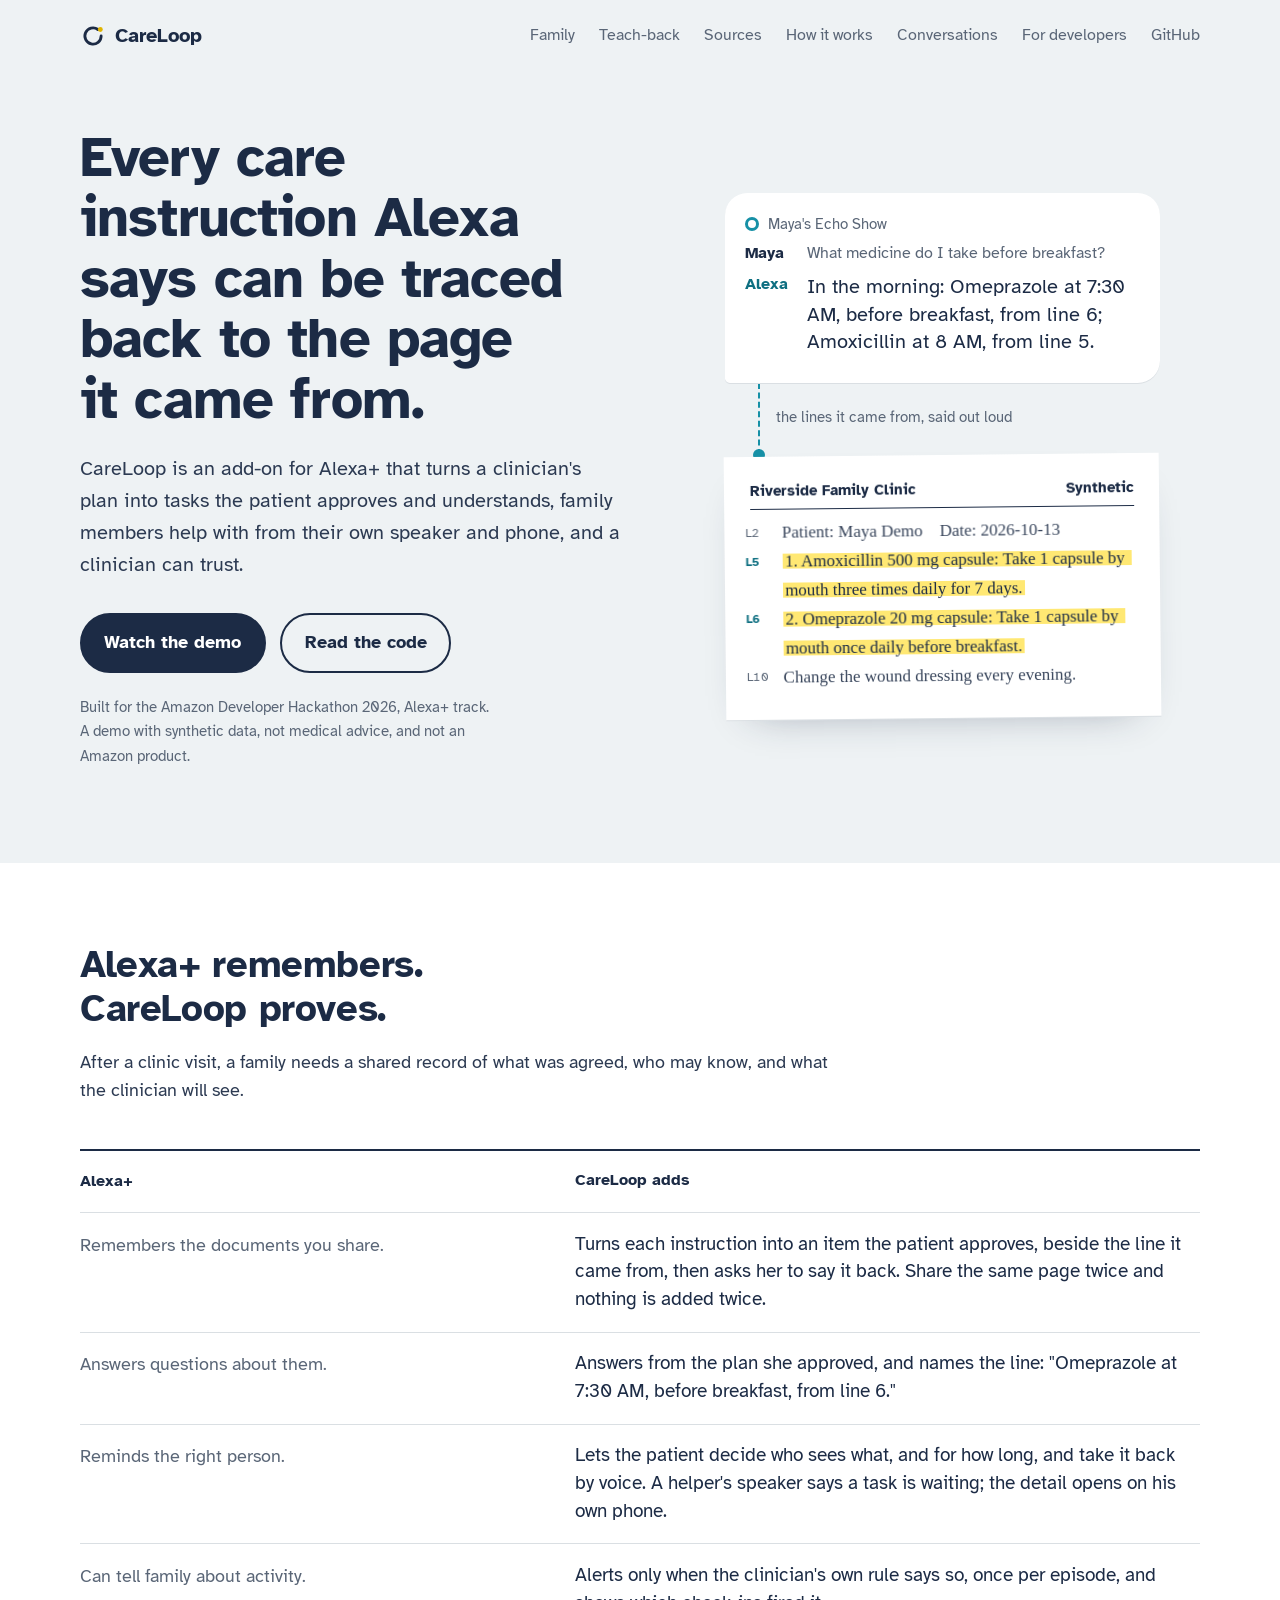
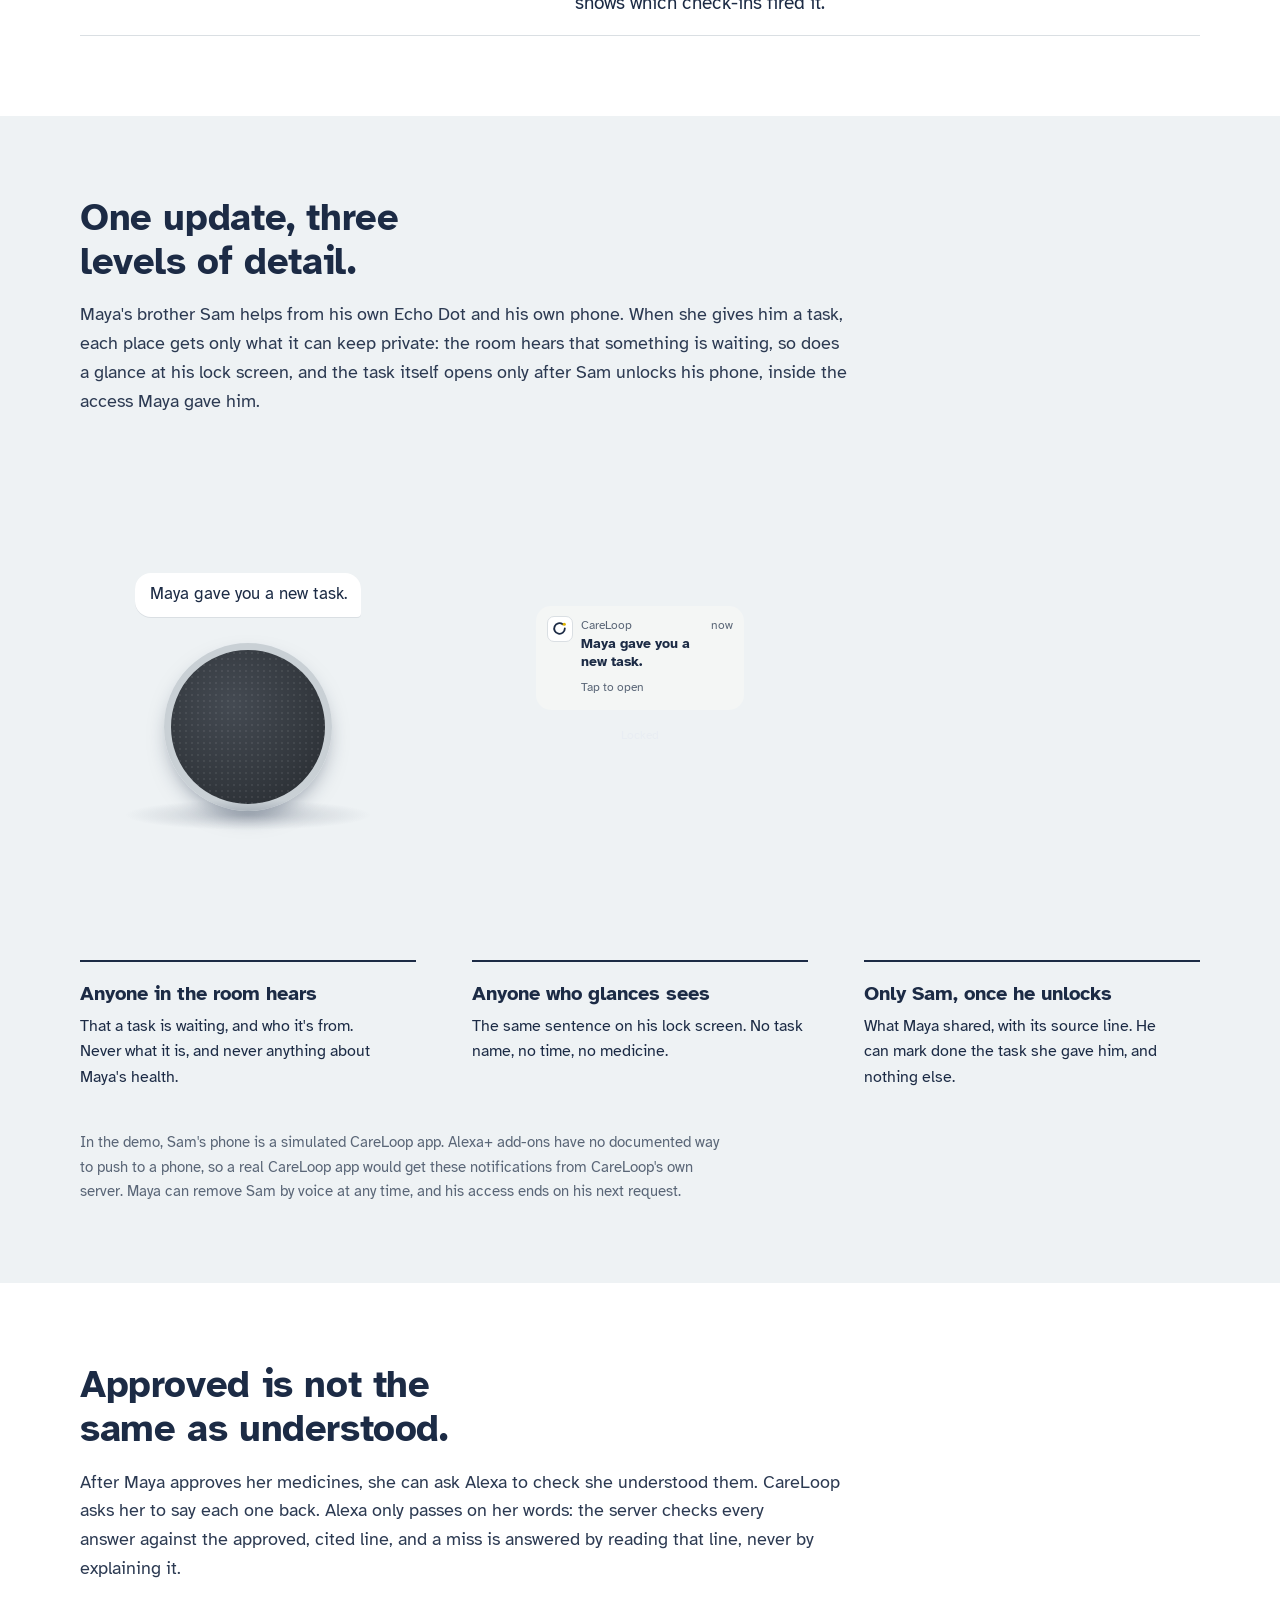
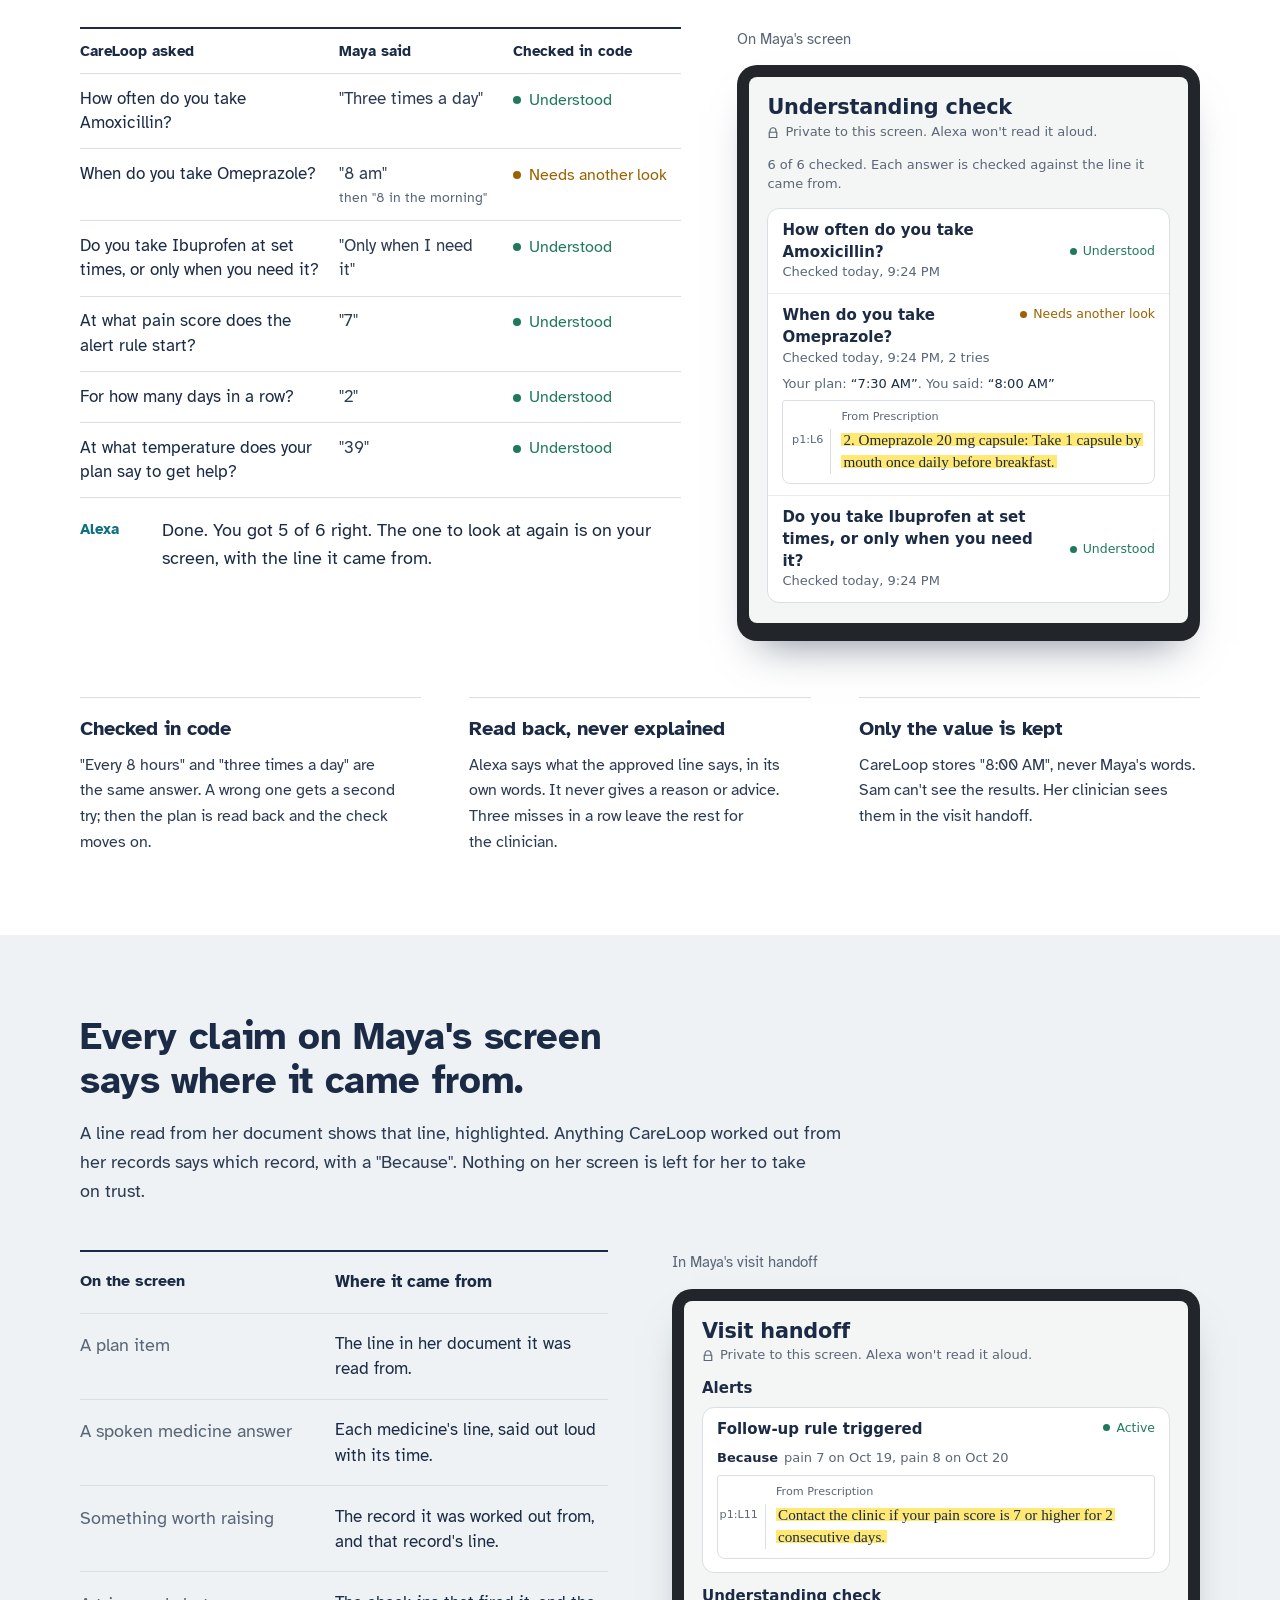
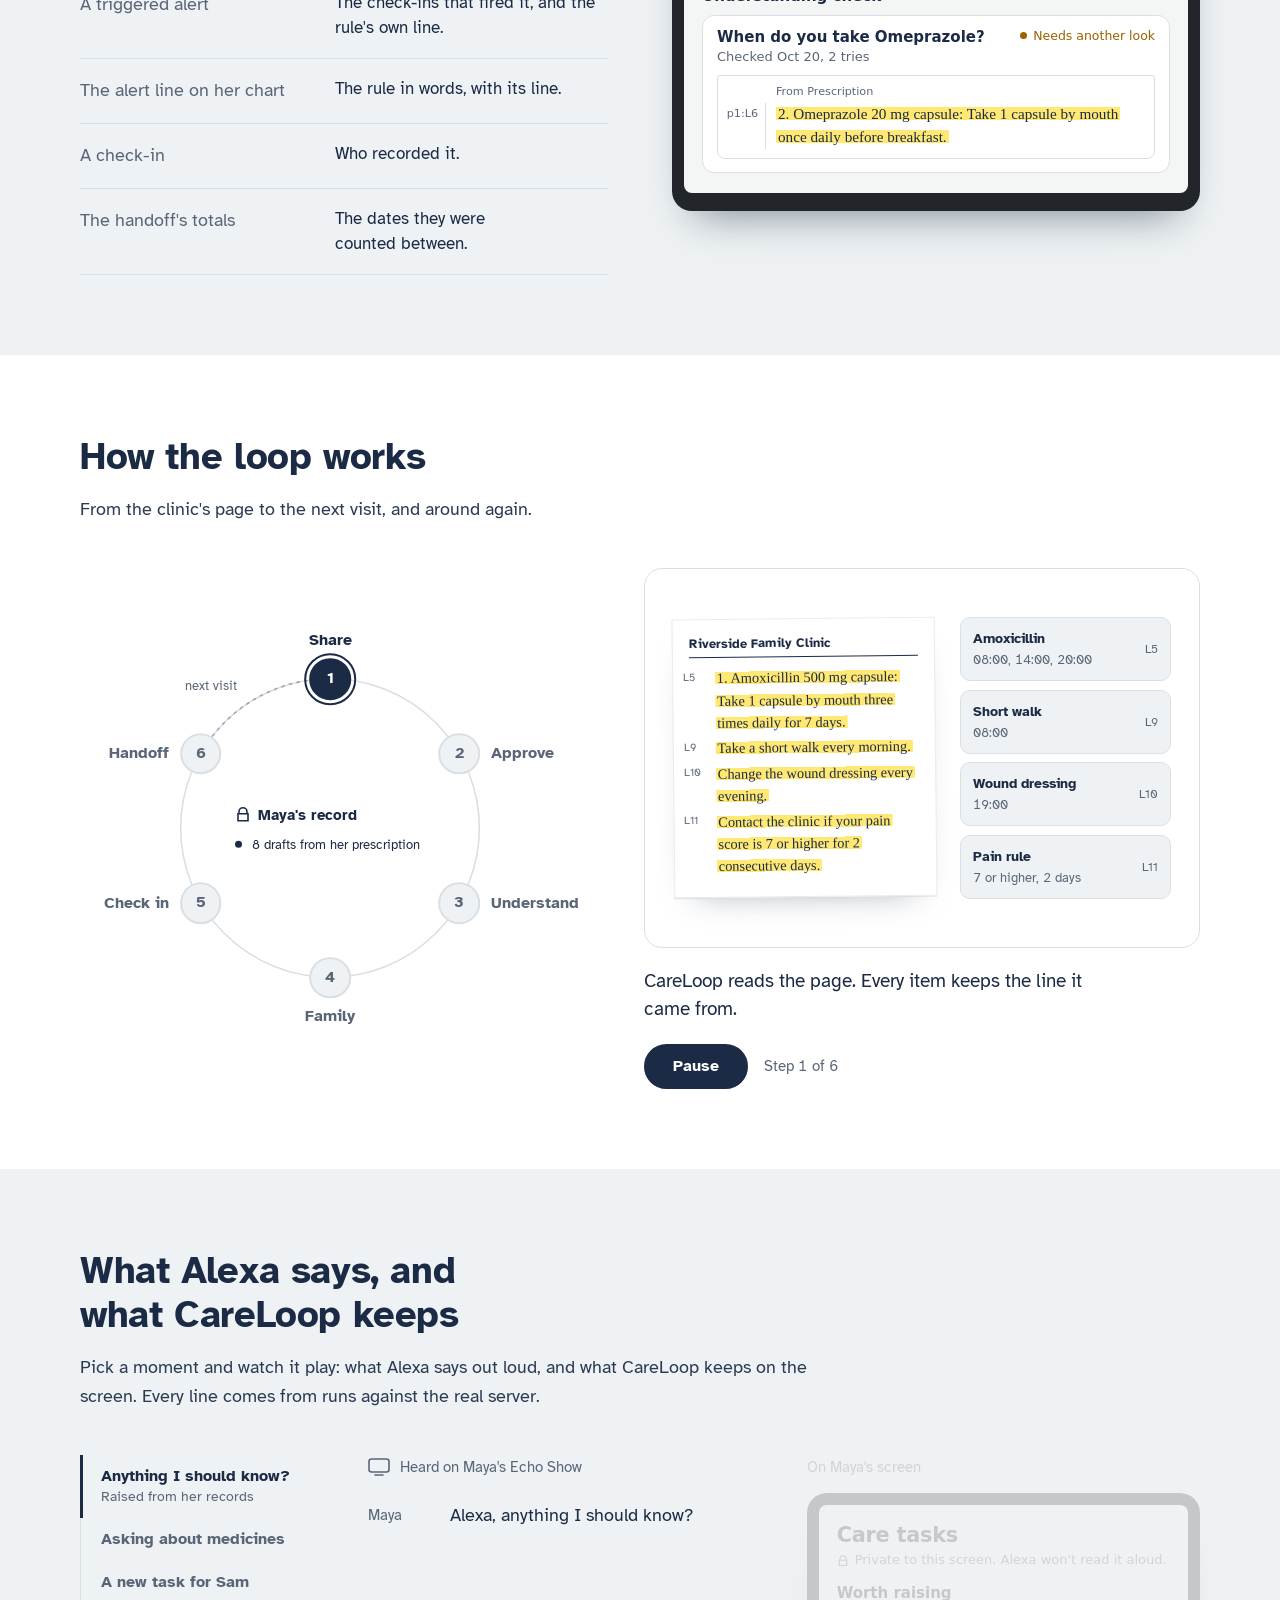
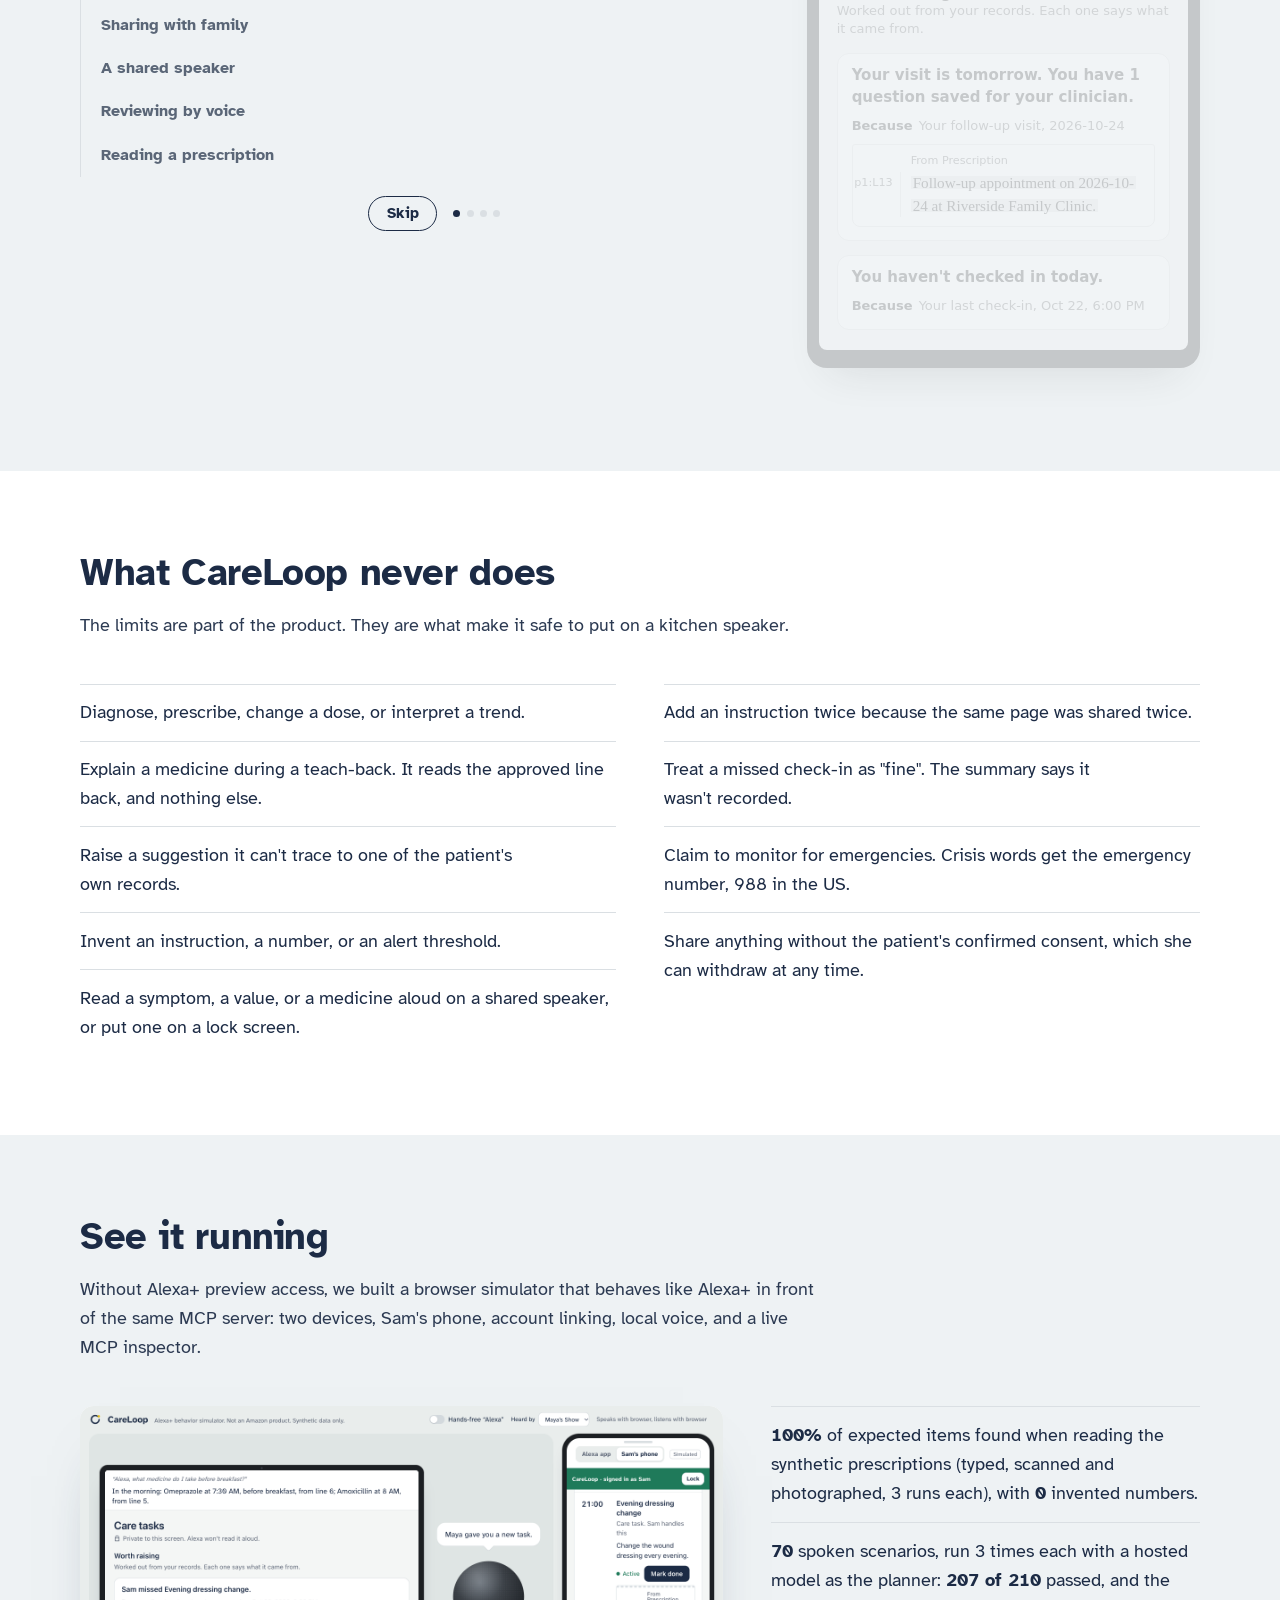
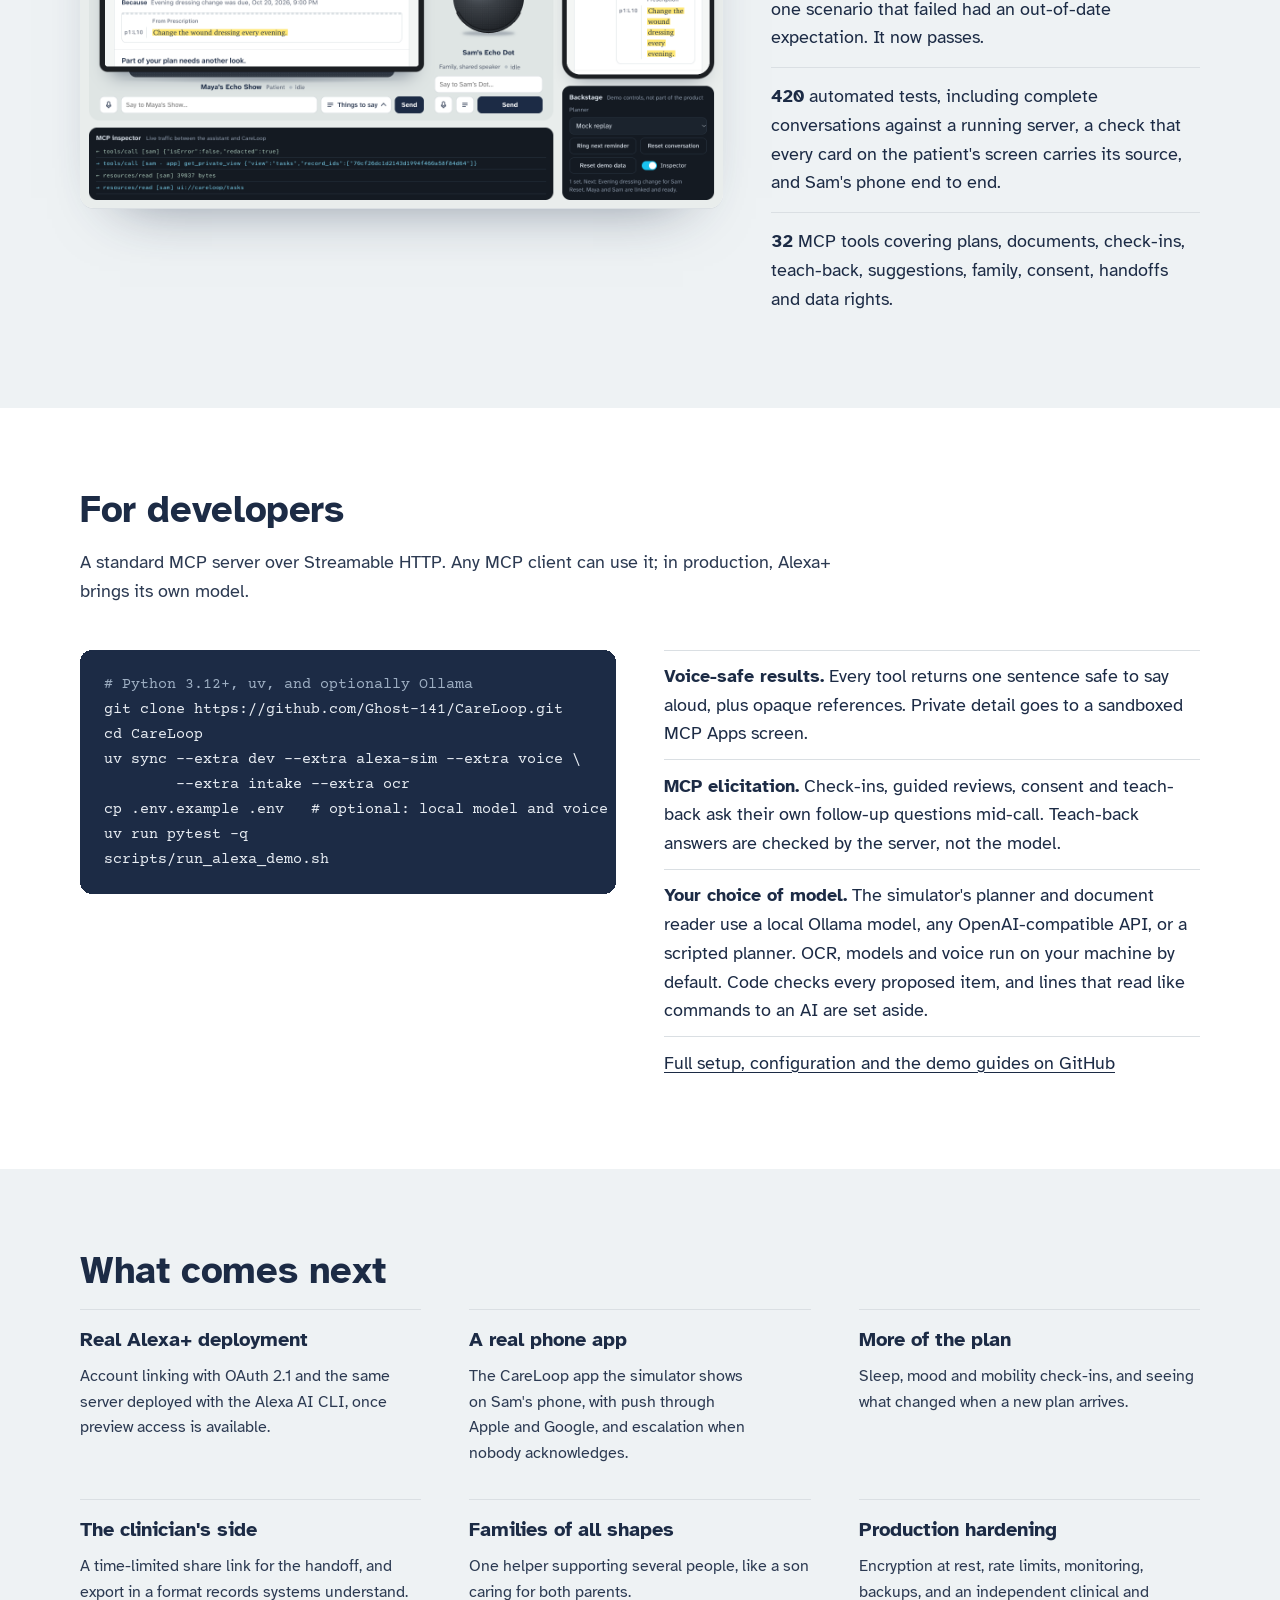
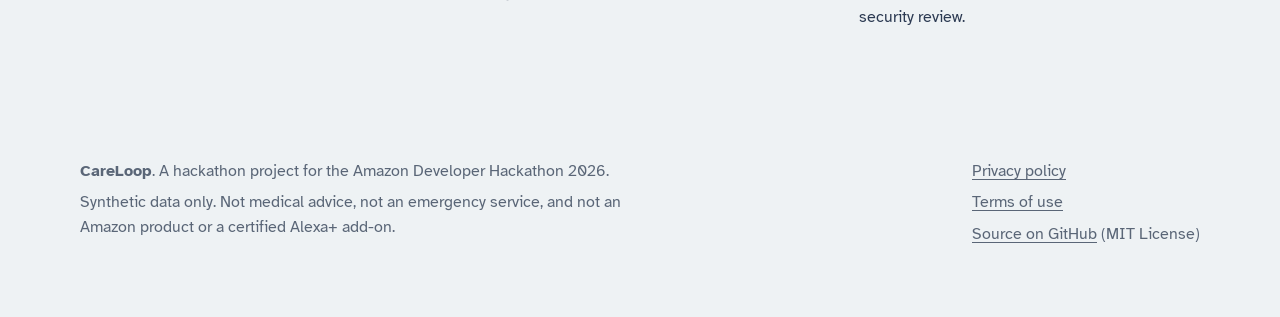
==== commit 7b15d2ed: "Product page: make the conversations section play, line by line The seven exchanges were a grid of t" ====
--- a/site/index.html
+++ b/site/index.html
@@ -241,10 +241,28 @@
   .grant .withheld::before { background: none; border: 1.5px solid currentColor; width: 7px; height: 7px; }
   .grant-foot { margin: 0; padding: .9rem 1.25rem; border-top: 1px solid var(--rule); background: var(--paper); font-size: .95rem; color: #2c3a52; }
 
-  @media (prefers-reduced-motion: no-preference) {
-    .exchange.entering .turn, .exchange.entering .keeps { animation: arrive 360ms cubic-bezier(.2, .7, .2, 1) both; animation-delay: calc(var(--i, 0) * 70ms); }
-    @keyframes arrive { from { opacity: 0; transform: translateY(6px); } }
-  }
+  /* ---- conversations: a list of moments, each played line by line --------------------- */
+  .convo { display: grid; grid-template-columns: 14.5rem minmax(0, 1fr); gap: 2rem 3.5rem; align-items: start; }
+  .convo .tabs { display: grid; grid-template-columns: 1fr; gap: 0; margin: 0; border-bottom: 0; border-left: 1px solid var(--rule); position: sticky; top: 1.5rem; }
+  .convo .tabs button { padding: .7rem 0 .7rem 1.1rem; margin: 0 0 0 -1px; border-bottom: 0; border-left: 3px solid transparent; }
+  .convo .tabs button span { display: none; }
+  .convo .tabs button[aria-selected="true"] { border-left-color: var(--ink); }
+  .convo .tabs button[aria-selected="true"] span { display: block; color: var(--muted); }
+  .player { display: flex; align-items: center; gap: 1rem; margin: 1.25rem 0 0; }
+  .player button { font: 700 .95rem var(--sans); color: var(--ink); background: none; border: 1.5px solid var(--ink); border-radius: 999px; padding: .45rem 1.1rem; cursor: pointer; }
+  .player button:hover { background: var(--sheet); }
+  .player .dots { display: flex; gap: .4rem; }
+  .player .dots i { width: 7px; height: 7px; border-radius: 50%; background: var(--rule); transition: background .3s; }
+  .player .dots i.on { background: var(--ink); }
+  .turn, .turn p, .why, .keeps { transition: opacity .5s cubic-bezier(.16, 1, .3, 1), transform .5s cubic-bezier(.16, 1, .3, 1), filter .6s ease-out; }
+  .exchange.playing .turn.pending, .exchange.playing .why.pending { opacity: 0; transform: translateY(6px); }
+  .exchange.playing .turn.speaking p { opacity: 0; }
+  .exchange.playing .keeps.pending { opacity: .2; filter: grayscale(1); }
+  /* While Alexa answers, a teal sweep runs under her name once, like the Echo's light bar. */
+  .turn .speaker.alexa { position: relative; }
+  .turn.speaking .speaker.alexa::after { content: ""; position: absolute; left: 0; width: 2.6rem; bottom: -.3rem; height: 2px; border-radius: 2px;
+    background: var(--voice); transform-origin: left; animation: speak .7s cubic-bezier(.16, 1, .3, 1) both; }
+  @keyframes speak { from { transform: scaleX(0); } }
 
   /* ---- teach-back: what Maya was asked, what she said, what the code decided ---------- */
   .tb { display: grid; grid-template-columns: minmax(0, 1.3fr) minmax(0, 1fr); gap: 2.5rem 3.5rem; align-items: start; }
@@ -461,6 +479,14 @@
     .pair-row p:first-child::before { content: "Alexa+"; }
     .pair-row p:last-child::before { content: "CareLoop adds"; margin-top: .4rem; }
     .tabs { gap: 0 1.5rem; }
+    .convo { grid-template-columns: 1fr; gap: 1.75rem; }
+    .convo .tabs { display: flex; flex-wrap: nowrap; gap: 1.4rem; overflow-x: auto; scroll-snap-type: x proximity; position: static;
+      border-left: 0; border-bottom: 1px solid var(--rule); scrollbar-width: none; }
+    .convo .tabs::-webkit-scrollbar { display: none; }
+    .convo .tabs button { flex: none; white-space: nowrap; scroll-snap-align: start; margin: 0 0 -1px; padding: .7rem 0 .65rem;
+      border-left: 0; border-bottom: 3px solid transparent; }
+    .convo .tabs button[aria-selected="true"] { border-bottom-color: var(--ink); }
+    .convo .tabs button[aria-selected="true"] span { display: none; }
   }
   @media (max-width: 640px) {
     .check-row { grid-template-columns: minmax(0, 1fr) auto; gap: .35rem 1rem; }
@@ -809,8 +835,9 @@
   <section id="conversations" aria-labelledby="talk-title">
     <div class="wrap">
       <h2 id="talk-title">What Alexa says, and what CareLoop keeps</h2>
-      <p class="intro">Alexa says as little as it needs to. The detail goes to Maya's private screen and into CareLoop's record. These exchanges come from CareLoop's end-to-end tests and demo runs against the real server.</p>
-      <div class="tabs" role="tablist" aria-label="Exchanges">
+      <p class="intro">Pick a moment and watch it play: what Alexa says out loud, and what CareLoop keeps on the screen. Every line comes from runs against the real server.</p>
+      <div class="convo">
+      <div class="tabs" role="tablist" aria-label="Exchanges" aria-orientation="vertical">
         <button role="tab" id="tab-suggest" aria-controls="ex-suggest" aria-selected="true">Anything I should know?<span>Raised from her records</span></button>
         <button role="tab" id="tab-meds" aria-controls="ex-meds" aria-selected="false" tabindex="-1">Asking about medicines<span>Answered with its line</span></button>
         <button role="tab" id="tab-notice" aria-controls="ex-notice" aria-selected="false" tabindex="-1">A new task for Sam<span>Detail on his phone</span></button>
@@ -819,6 +846,7 @@
         <button role="tab" id="tab-review" aria-controls="ex-review" aria-selected="false" tabindex="-1">Reviewing by voice<span>Pause and pick up later</span></button>
         <button role="tab" id="tab-intake" aria-controls="ex-intake" aria-selected="false" tabindex="-1">Reading a prescription<span>Every item cited</span></button>
       </div>
+      <div class="panels">
 
       <div class="exchange" role="tabpanel" id="ex-suggest" aria-labelledby="tab-suggest" tabindex="0">
         <div>
@@ -994,6 +1022,8 @@
             </div>
           </div></div>
         </figure>
+      </div>
+      </div>
       </div>
     </div>
   </section>
@@ -1173,31 +1203,92 @@
 </script>
 <script>
 (() => {
-  // Exchanges: tabs that show what Alexa says beside what CareLoop keeps.
+  // Conversations: pick a moment and it plays line by line. What CareLoop keeps comes alive when Alexa first answers.
   const tabs = [...document.querySelectorAll('#conversations [role="tab"]')];
   const panels = tabs.map((t) => document.getElementById(t.getAttribute("aria-controls")));
+  const still = matchMedia("(prefers-reduced-motion: reduce)").matches;
+  let timers = [], current = 0;
+
+  panels.forEach((panel) => {
+    const lines = panel.querySelectorAll(".turn");
+    const bar = document.createElement("div");
+    bar.className = "player";
+    bar.innerHTML = `<button type="button">Replay</button><span class="dots" aria-hidden="true">${"<i></i>".repeat(lines.length)}</span>`;
+    const why = panel.querySelector(".why");
+    why.parentNode.insertBefore(bar, why);
+    bar.querySelector("button").addEventListener("click", (e) => (e.currentTarget.textContent === "Skip" ? finish(panel) : play(panel)));
+  });
+
+  const clear = () => { timers.forEach(clearTimeout); timers = []; };
+  const later = (fn, ms) => timers.push(setTimeout(fn, ms));
+  const parts = (panel) => ({ lines: [...panel.querySelectorAll(".turn")], keeps: panel.querySelector(".keeps"), why: panel.querySelector(".why"),
+    dots: [...panel.querySelectorAll(".player .dots i")], button: panel.querySelector(".player button") });
+
+  function finish(panel) {
+    clear();
+    const { lines, keeps, why, dots, button } = parts(panel);
+    panel.classList.remove("playing");
+    [...lines, keeps, why].forEach((el) => el.classList.remove("pending", "speaking"));
+    dots.forEach((d) => d.classList.add("on"));
+    button.textContent = "Replay";
+  }
+  function play(panel) {
+    clear();
+    if (still) { finish(panel); return; }
+    const { lines, keeps, why, dots, button } = parts(panel);
+    panel.classList.add("playing");
+    [...lines, keeps, why].forEach((el) => { el.classList.add("pending"); el.classList.remove("speaking"); });
+    dots.forEach((d) => d.classList.remove("on"));
+    button.textContent = "Skip";
+    let t = 350;
+    lines.forEach((line, i) => {
+      const alexa = line.classList.contains("alexa");
+      if (alexa) {
+        later(() => { line.classList.remove("pending"); line.classList.add("speaking"); }, t);
+        t += 700;
+      }
+      later(() => {
+        line.classList.remove("pending", "speaking");
+        dots[i].classList.add("on");
+        if (alexa) keeps.classList.remove("pending");
+      }, t);
+      t += alexa ? 1100 + line.textContent.length * 14 : 950;
+    });
+    later(() => { keeps.classList.remove("pending"); why.classList.remove("pending"); panel.classList.remove("playing"); button.textContent = "Replay"; }, t);
+  }
+
   function select(index, focus) {
+    current = index;
     tabs.forEach((t, i) => {
       const on = i === index;
       t.setAttribute("aria-selected", String(on));
       t.tabIndex = on ? 0 : -1;
       panels[i].hidden = !on;
     });
-    const panel = panels[index];
-    panel.querySelectorAll(".turn, .keeps").forEach((el, i) => el.style.setProperty("--i", i));
-    panel.classList.remove("entering"); void panel.offsetWidth; panel.classList.add("entering");
     if (focus) tabs[index].focus();
+    play(panels[index]);
   }
   tabs.forEach((t, i) => {
     t.addEventListener("click", () => select(i));
     t.addEventListener("keydown", (e) => {
-      const step = { ArrowRight: 1, ArrowLeft: -1 }[e.key];
+      const step = { ArrowDown: 1, ArrowRight: 1, ArrowUp: -1, ArrowLeft: -1 }[e.key];
       if (step) { e.preventDefault(); select((i + step + tabs.length) % tabs.length, true); }
       else if (e.key === "Home") { e.preventDefault(); select(0, true); }
       else if (e.key === "End") { e.preventDefault(); select(tabs.length - 1, true); }
     });
   });
   panels.forEach((p, i) => { p.hidden = i !== 0; });
+
+  // The first moment waits, ready, and plays when the section comes into view. Without script it stays complete.
+  if (still || !("IntersectionObserver" in window)) { finish(panels[0]); return; }
+  const first = parts(panels[0]);
+  panels[0].classList.add("playing");
+  [...first.lines, first.keeps, first.why].forEach((el) => el.classList.add("pending"));
+  first.button.textContent = "Play";
+  const seen = new IntersectionObserver((entries) => {
+    if (entries.some((e) => e.isIntersecting)) { seen.disconnect(); if (current === 0) play(panels[0]); }
+  }, { threshold: 0.45 });
+  seen.observe(document.getElementById("conversations"));
 })();
 </script>
 </body>
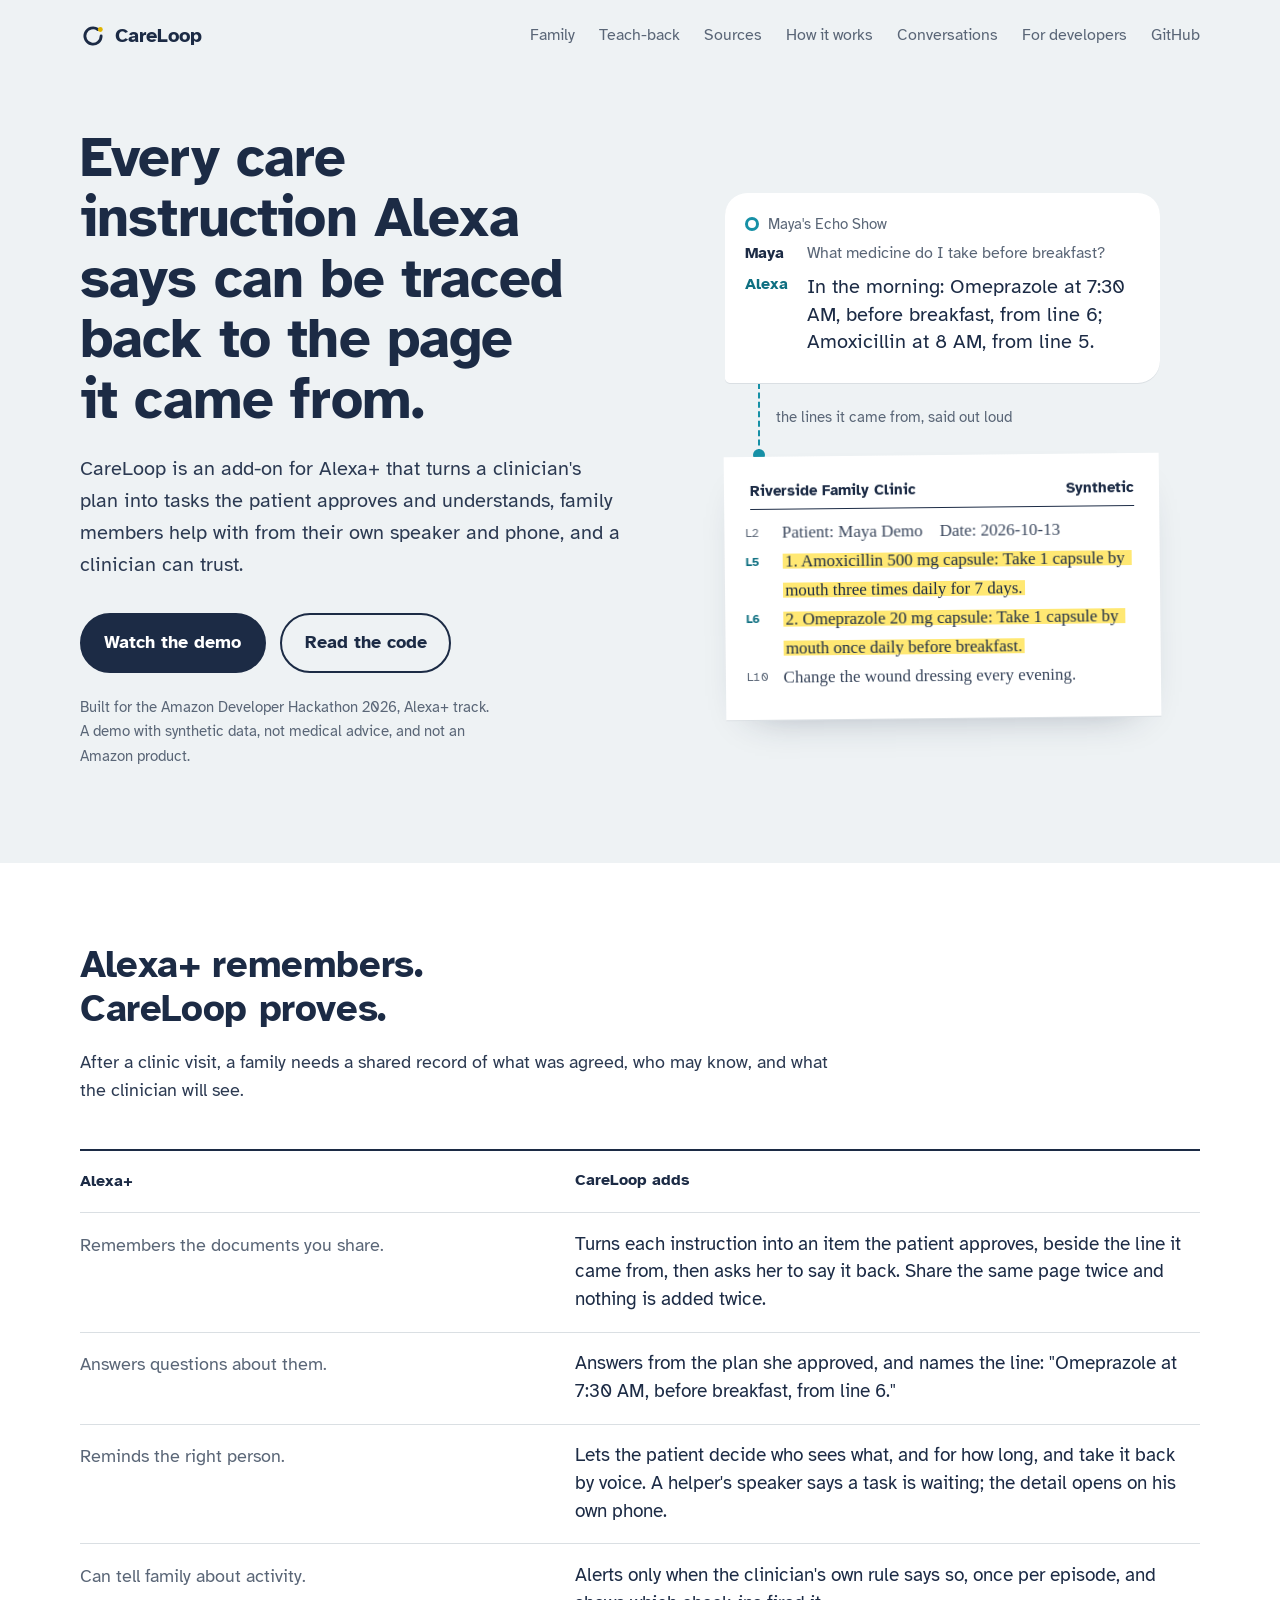
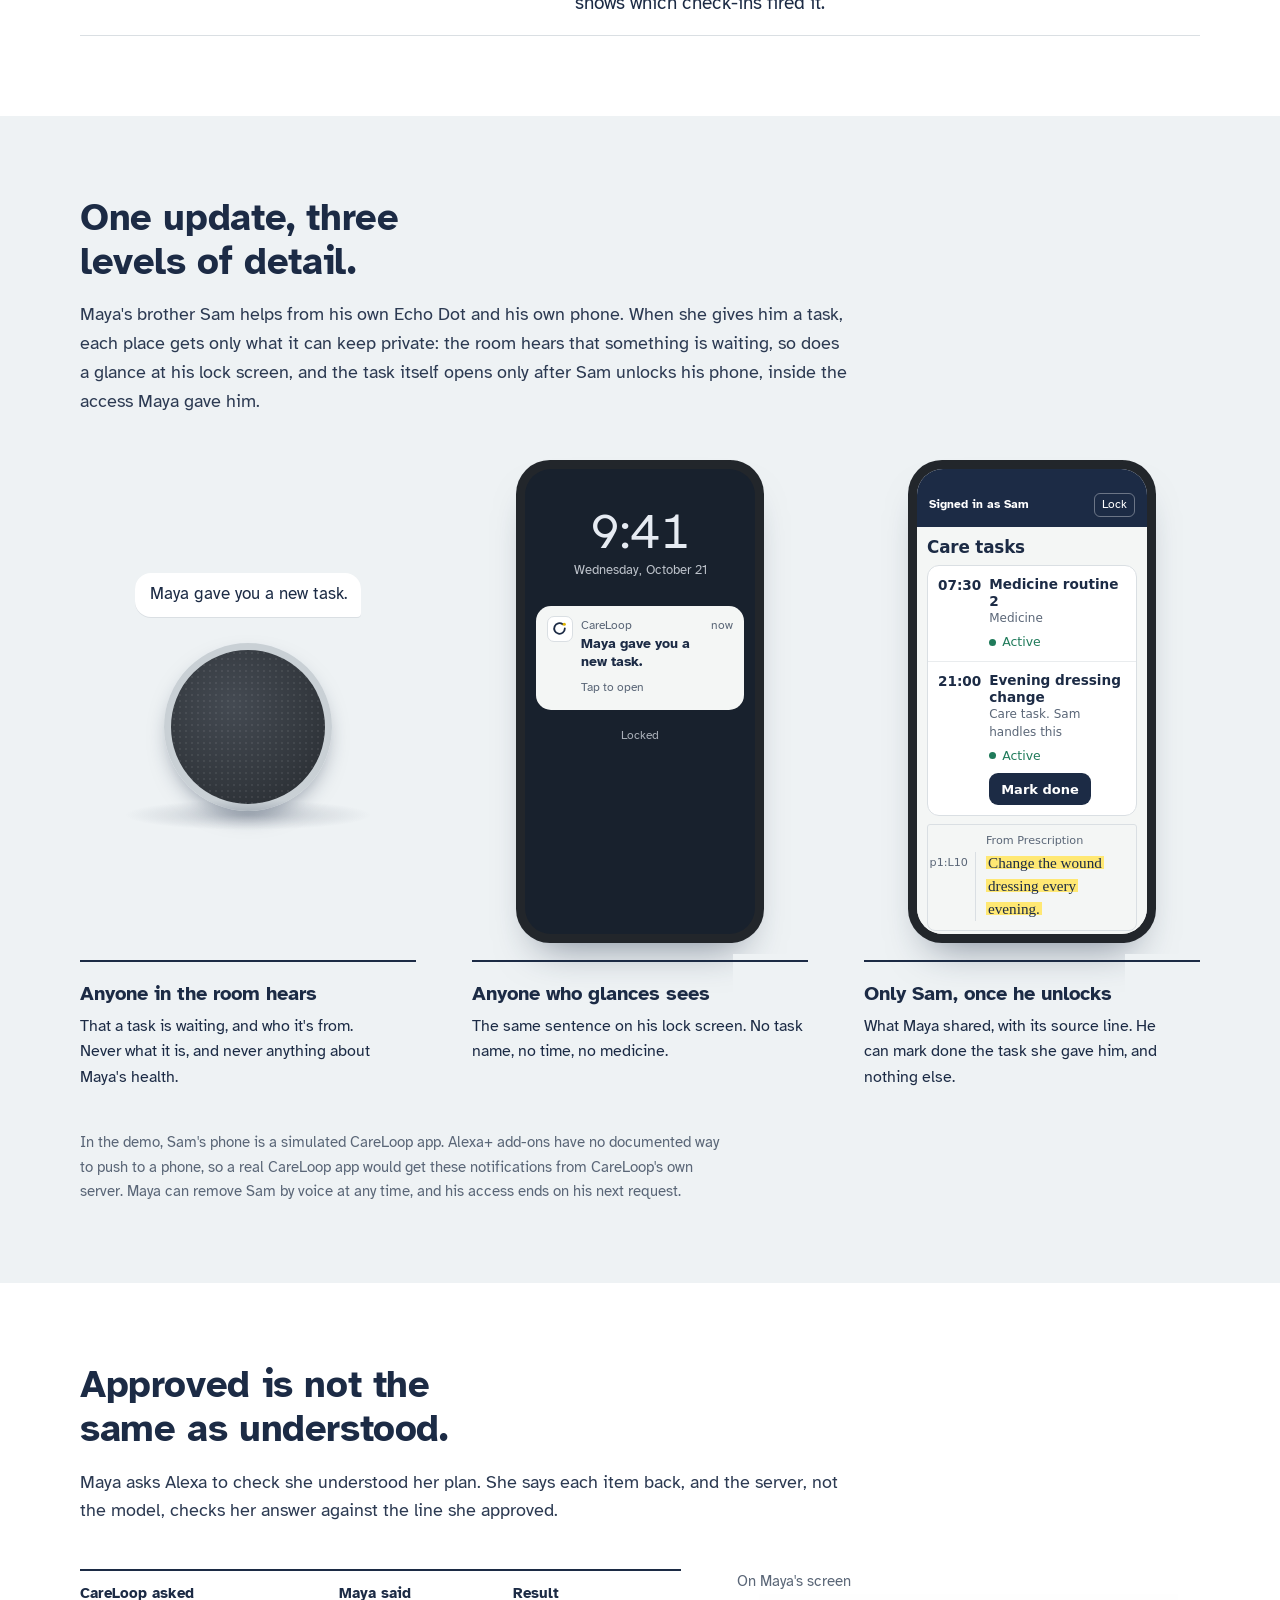
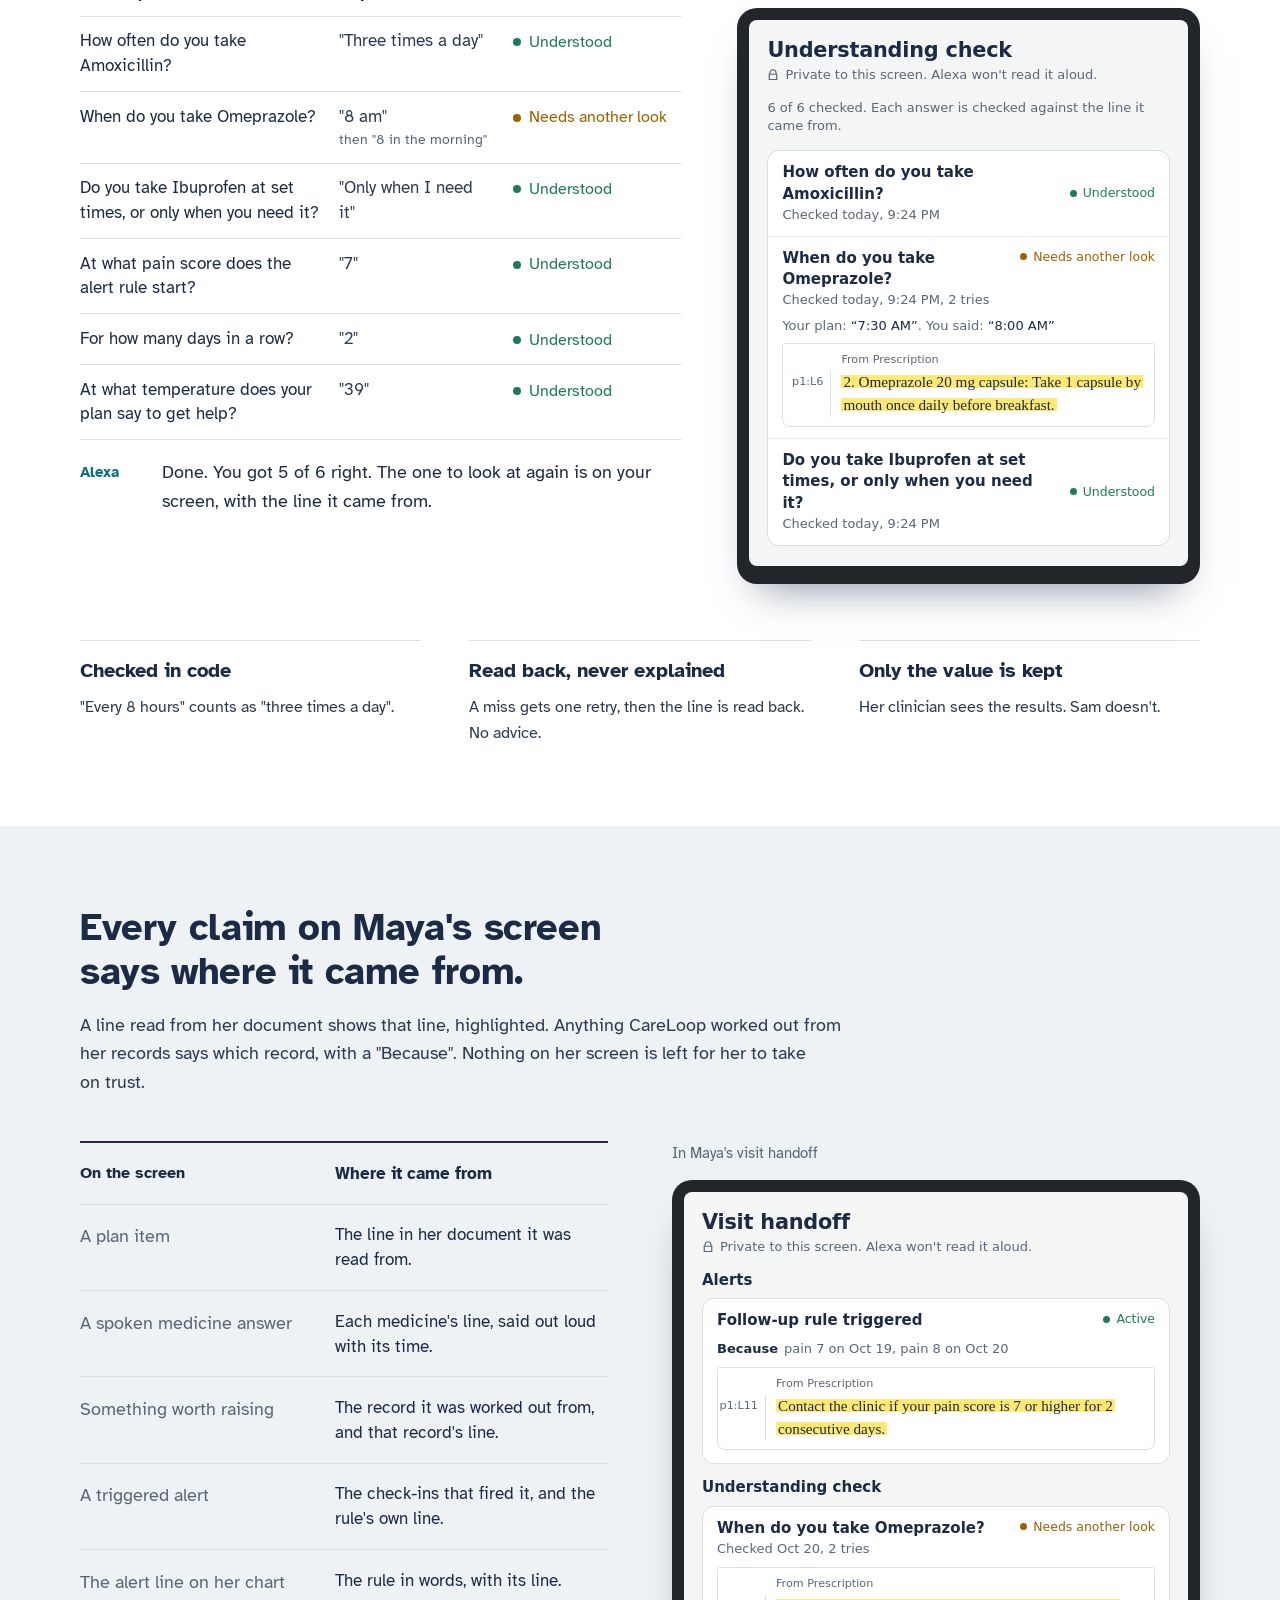
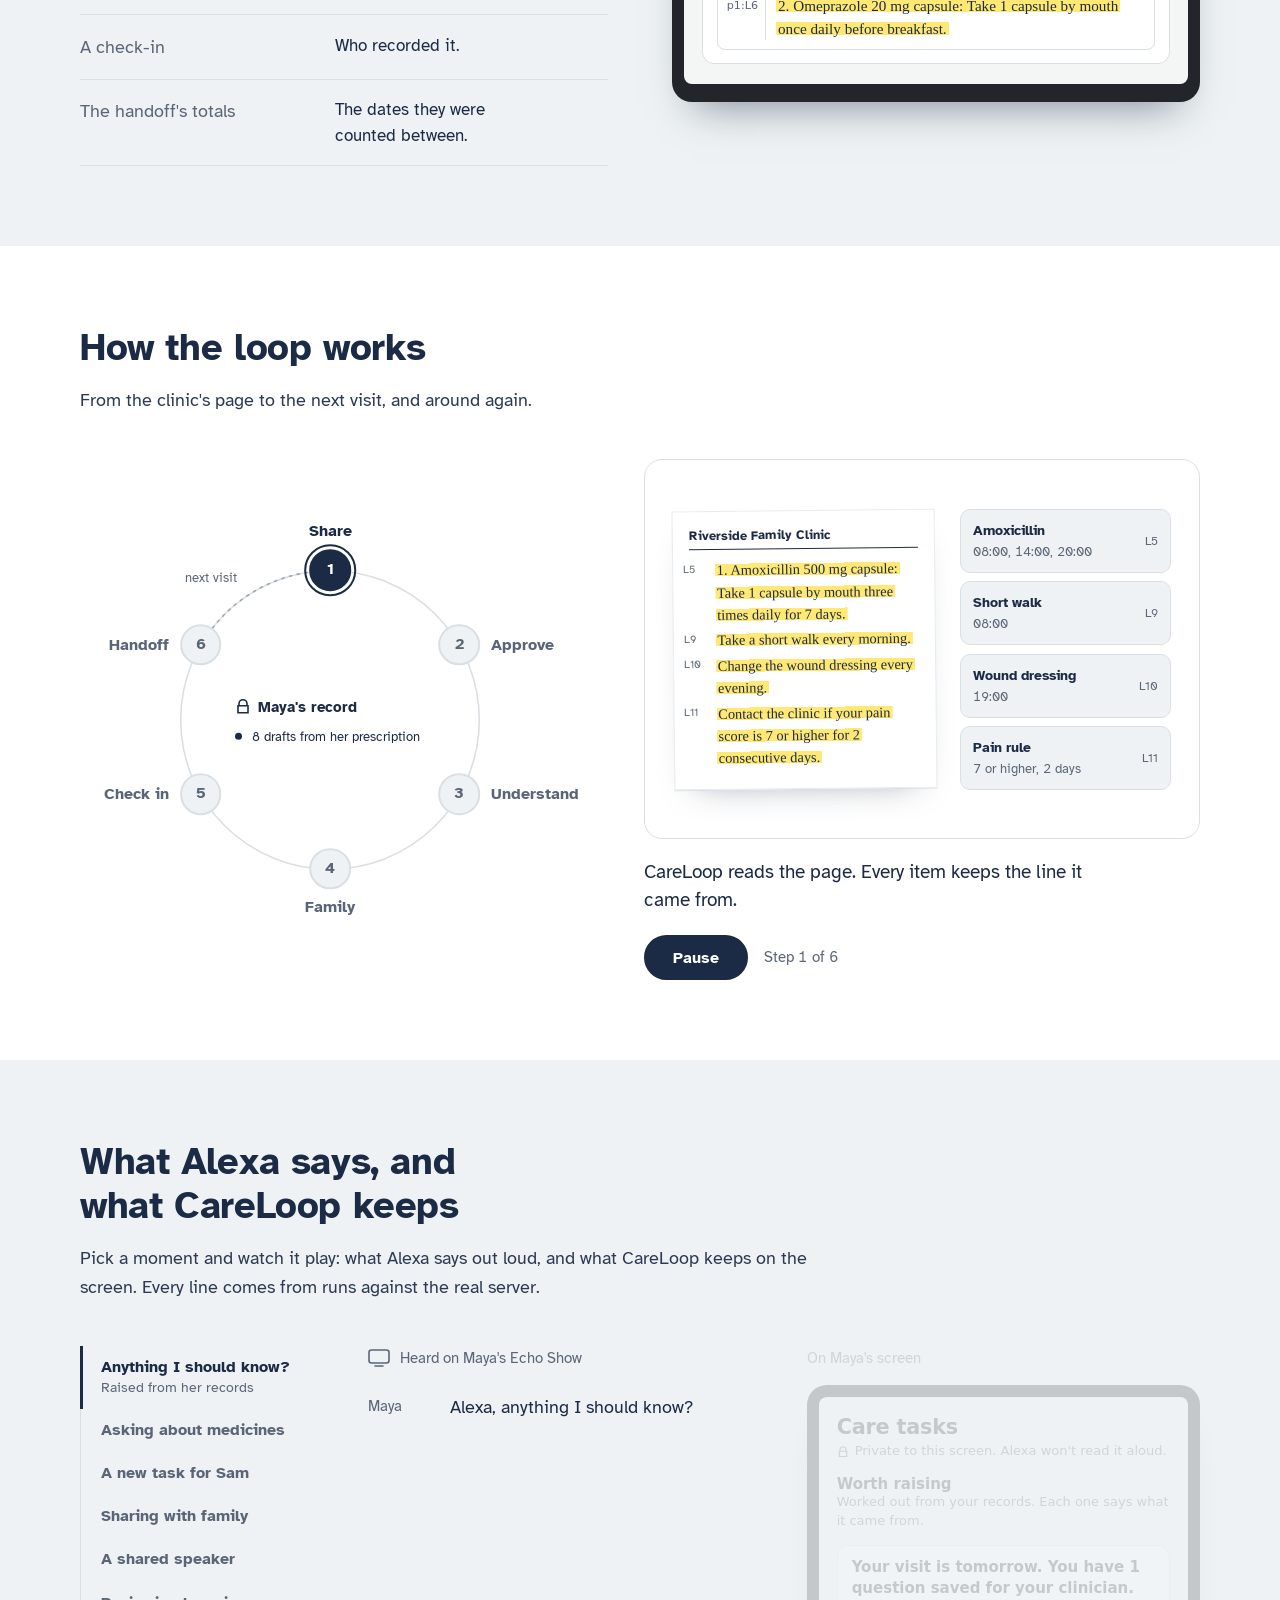
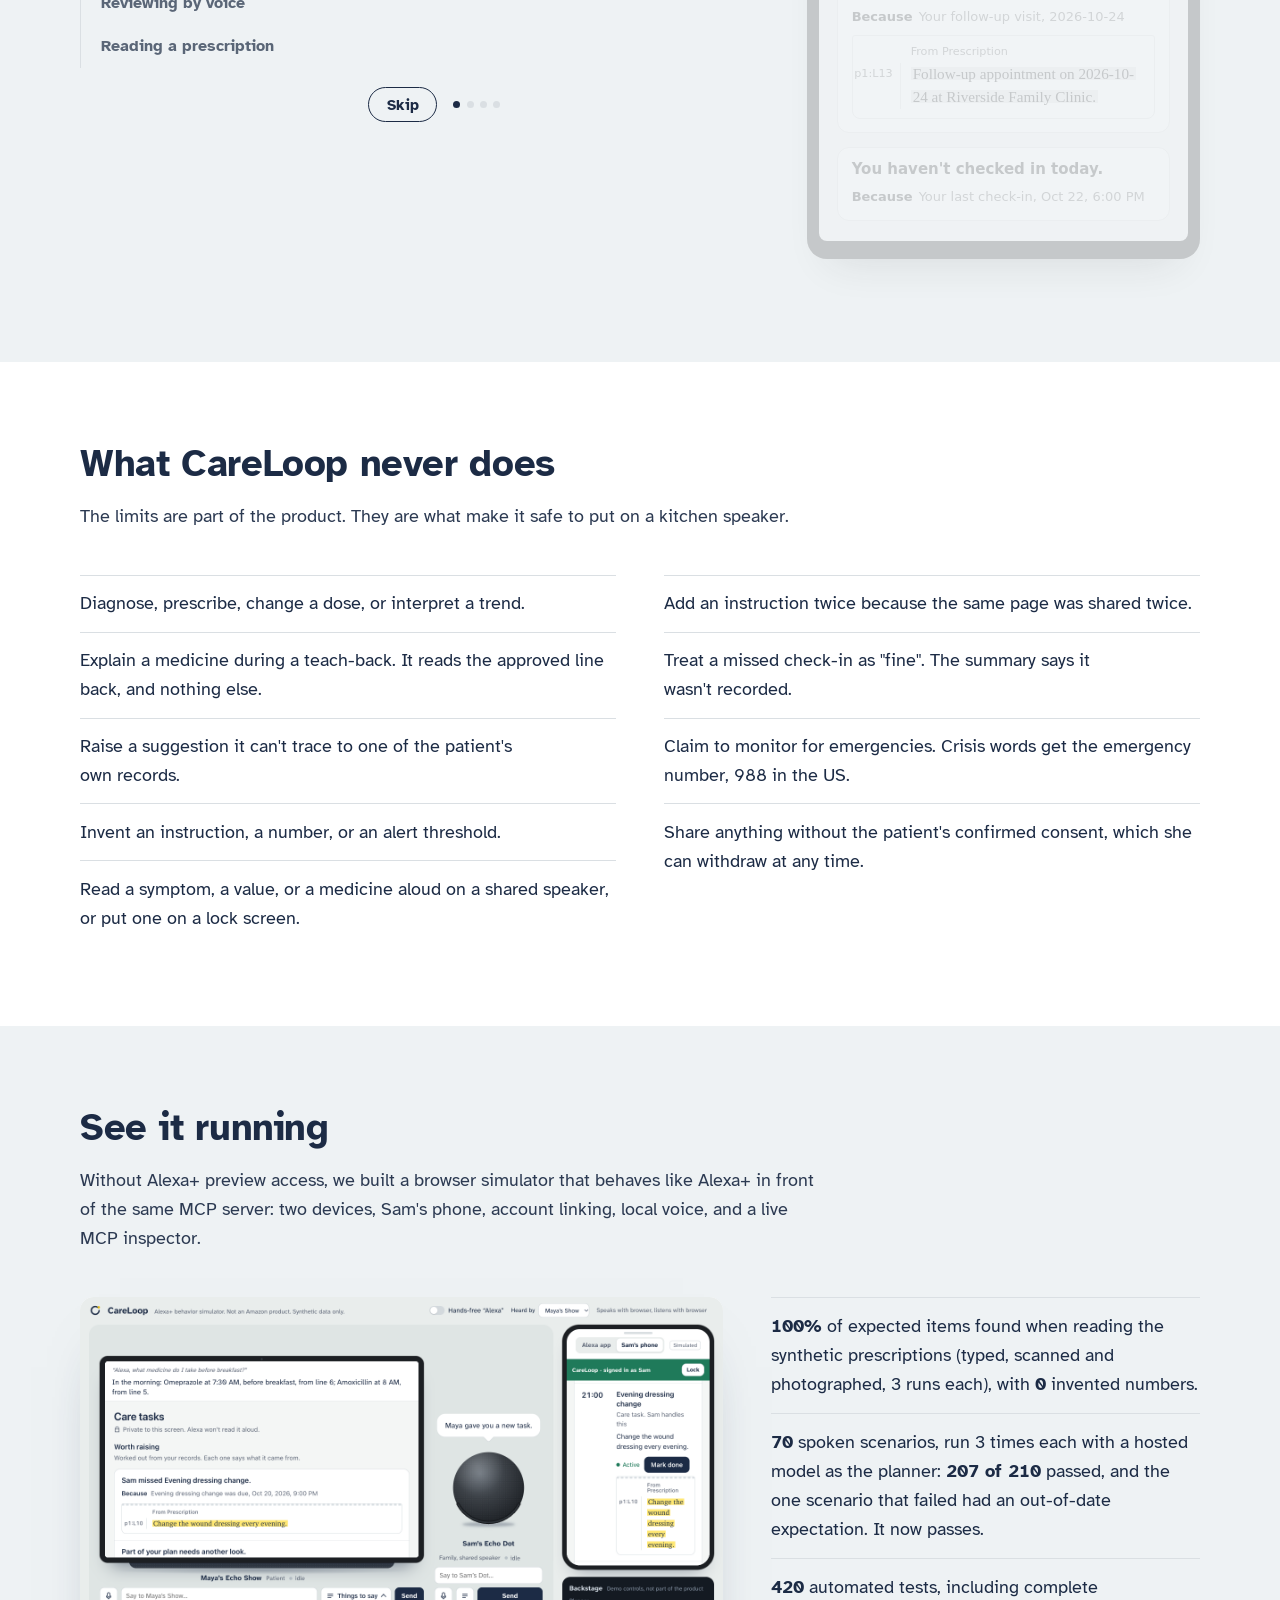
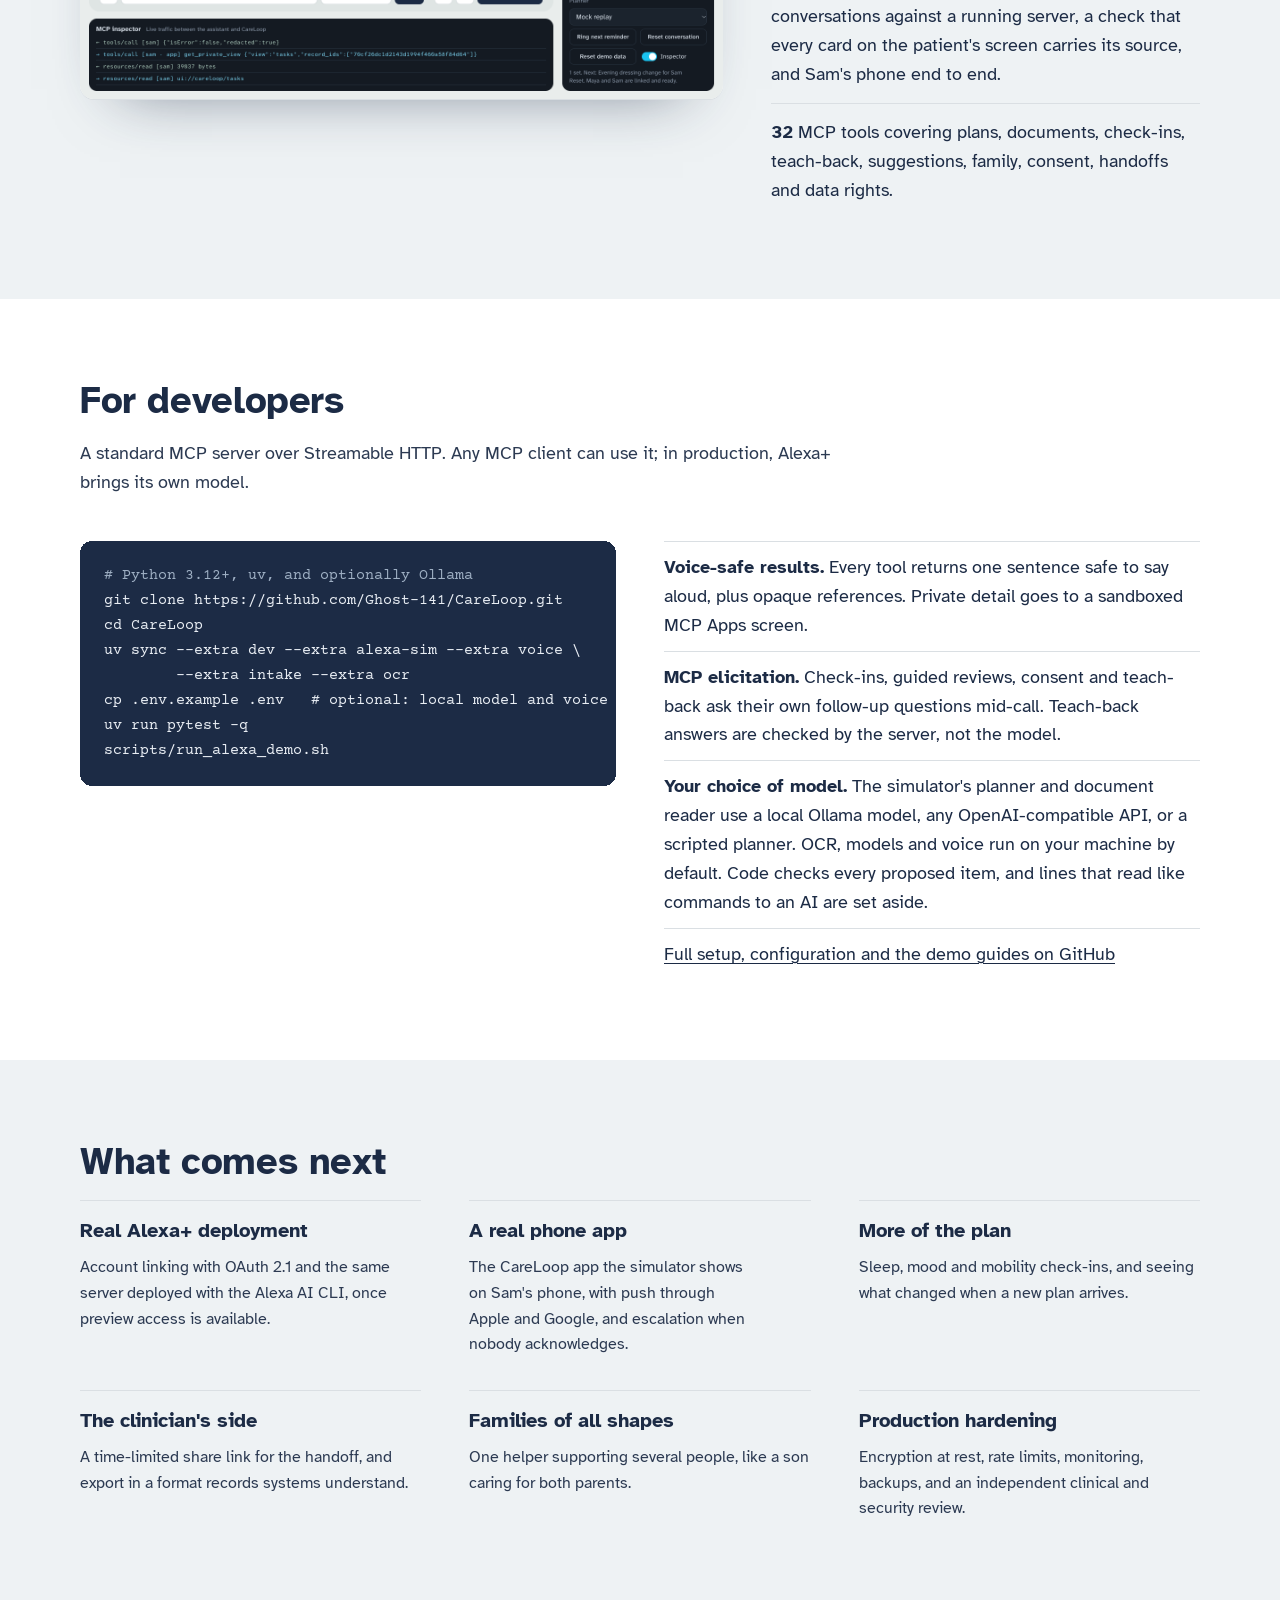
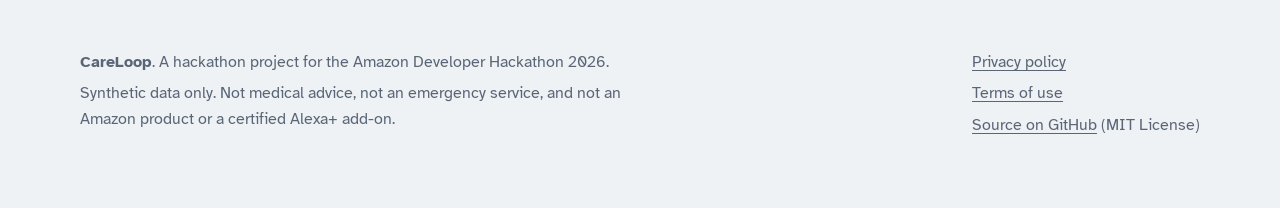
==== commit 9ef072b4: "Product page: make the teach-back section concise One-sentence intro, a "Result" column, and one sho" ====
--- a/site/index.html
+++ b/site/index.html
@@ -630,11 +630,11 @@
   <section id="teach-back" class="sheet" aria-labelledby="tb-title">
     <div class="wrap">
       <h2 id="tb-title">Approved is not the same as understood.</h2>
-      <p class="intro">After Maya approves her medicines, she can ask Alexa to check she understood them. CareLoop asks her to say each one back. Alexa only passes on her words: the server checks every answer against the approved, cited line, and a miss is answered by reading that line, never by explaining it.</p>
+      <p class="intro">Maya asks Alexa to check she understood her plan. She says each item back, and the server, not the model, checks her answer against the line she approved.</p>
       <div class="tb">
         <div>
           <div class="check" role="table" aria-label="A teach-back: each question, what Maya said, and the result">
-            <div class="check-row head" role="row"><span role="columnheader">CareLoop asked</span><span role="columnheader">Maya said</span><span role="columnheader">Checked in code</span></div>
+            <div class="check-row head" role="row"><span role="columnheader">CareLoop asked</span><span role="columnheader">Maya said</span><span role="columnheader">Result</span></div>
             <div class="check-row" role="row"><span role="cell">How often do you take Amoxicillin?</span><span class="heard-as" role="cell">"Three times a day"</span><span role="cell"><span class="verdict ok">Understood</span></span></div>
             <div class="check-row" role="row"><span role="cell">When do you take Omeprazole?</span><span class="heard-as" role="cell">"8 am"<small>then "8 in the morning"</small></span><span role="cell"><span class="verdict warn">Needs another look</span></span></div>
             <div class="check-row" role="row"><span role="cell">Do you take Ibuprofen at set times, or only when you need it?</span><span class="heard-as" role="cell">"Only when I need it"</span><span role="cell"><span class="verdict ok">Understood</span></span></div>
@@ -662,9 +662,9 @@
         </figure>
       </div>
       <ul class="rules3">
-        <li><h3>Checked in code</h3><p>"Every 8 hours" and "three times a day" are the same answer. A wrong one gets a second try; then the plan is read back and the check moves on.</p></li>
-        <li><h3>Read back, never explained</h3><p>Alexa says what the approved line says, in its own words. It never gives a reason or advice. Three misses in a row leave the rest for the clinician.</p></li>
-        <li><h3>Only the value is kept</h3><p>CareLoop stores "8:00 AM", never Maya's words. Sam can't see the results. Her clinician sees them in the visit handoff.</p></li>
+        <li><h3>Checked in code</h3><p>"Every 8 hours" counts as "three times a day".</p></li>
+        <li><h3>Read back, never explained</h3><p>A miss gets one retry, then the line is read back. No advice.</p></li>
+        <li><h3>Only the value is kept</h3><p>Her clinician sees the results. Sam doesn't.</p></li>
       </ul>
     </div>
   </section>
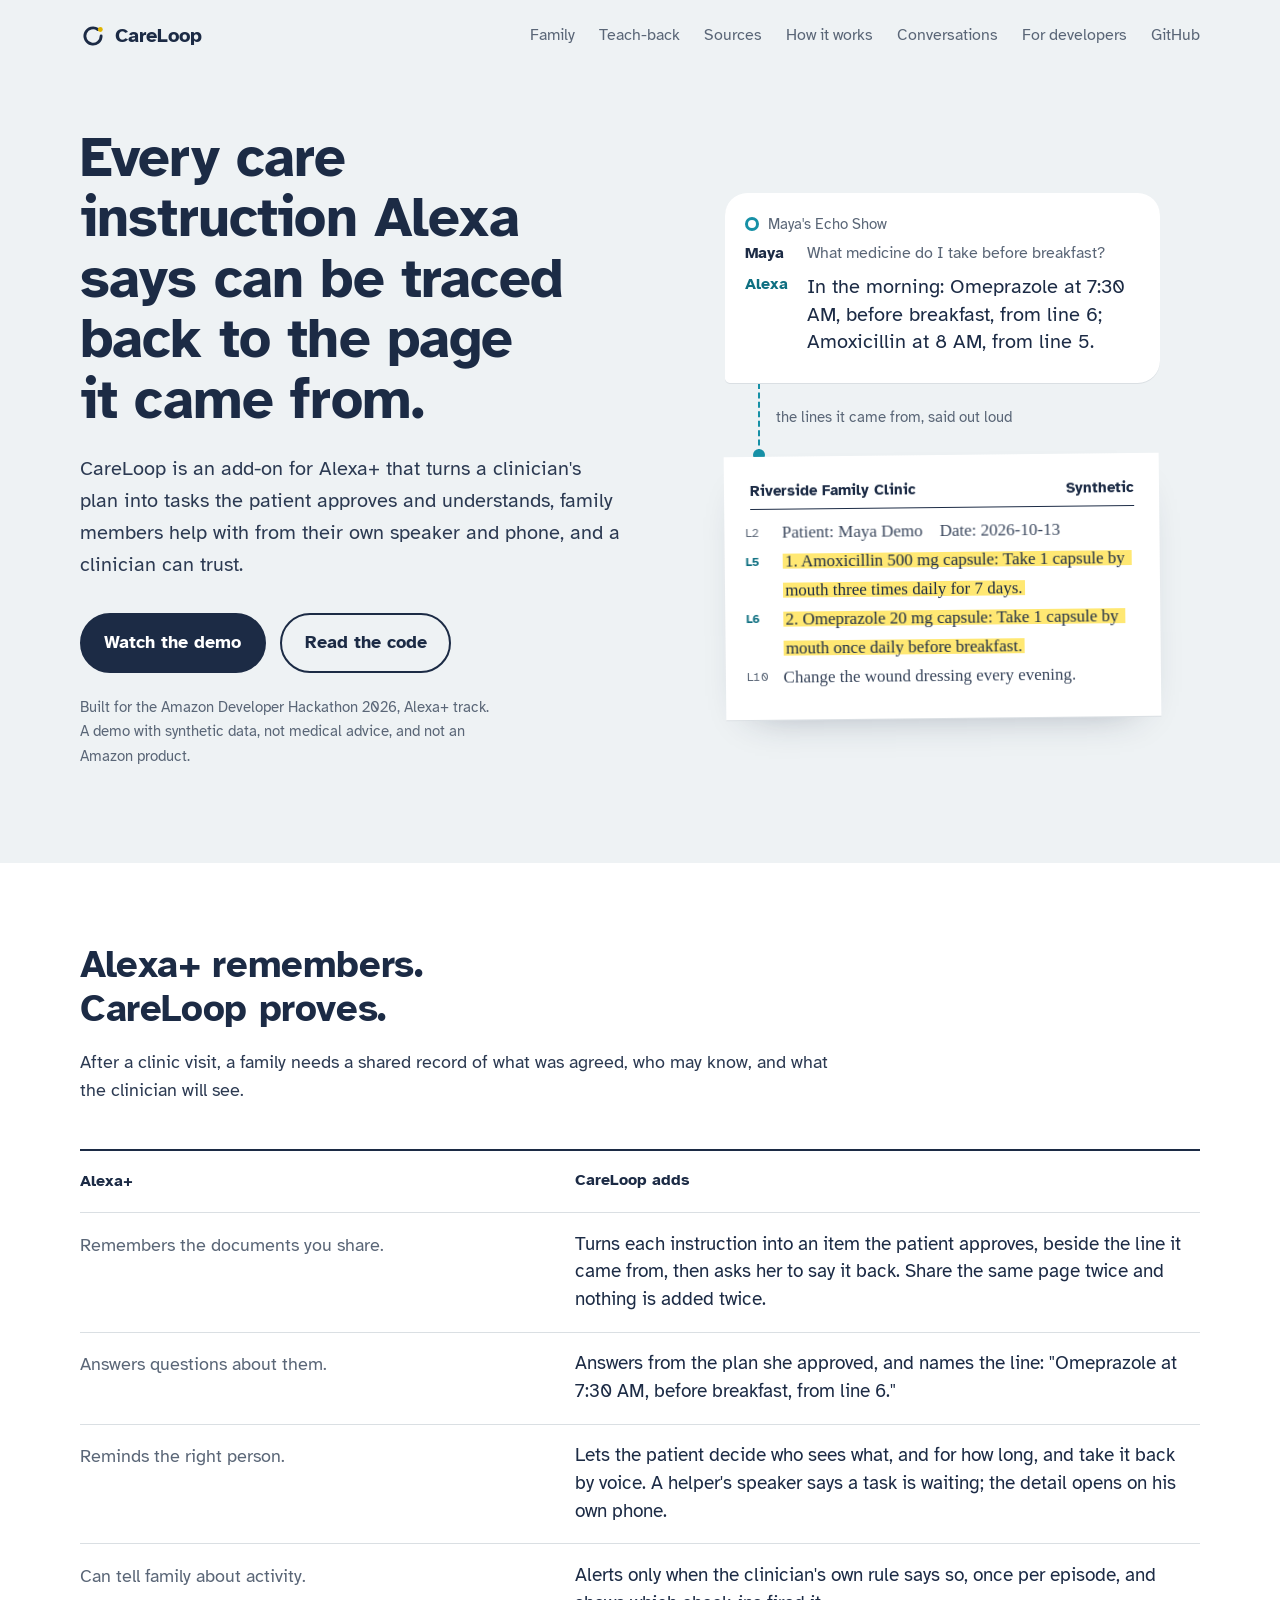
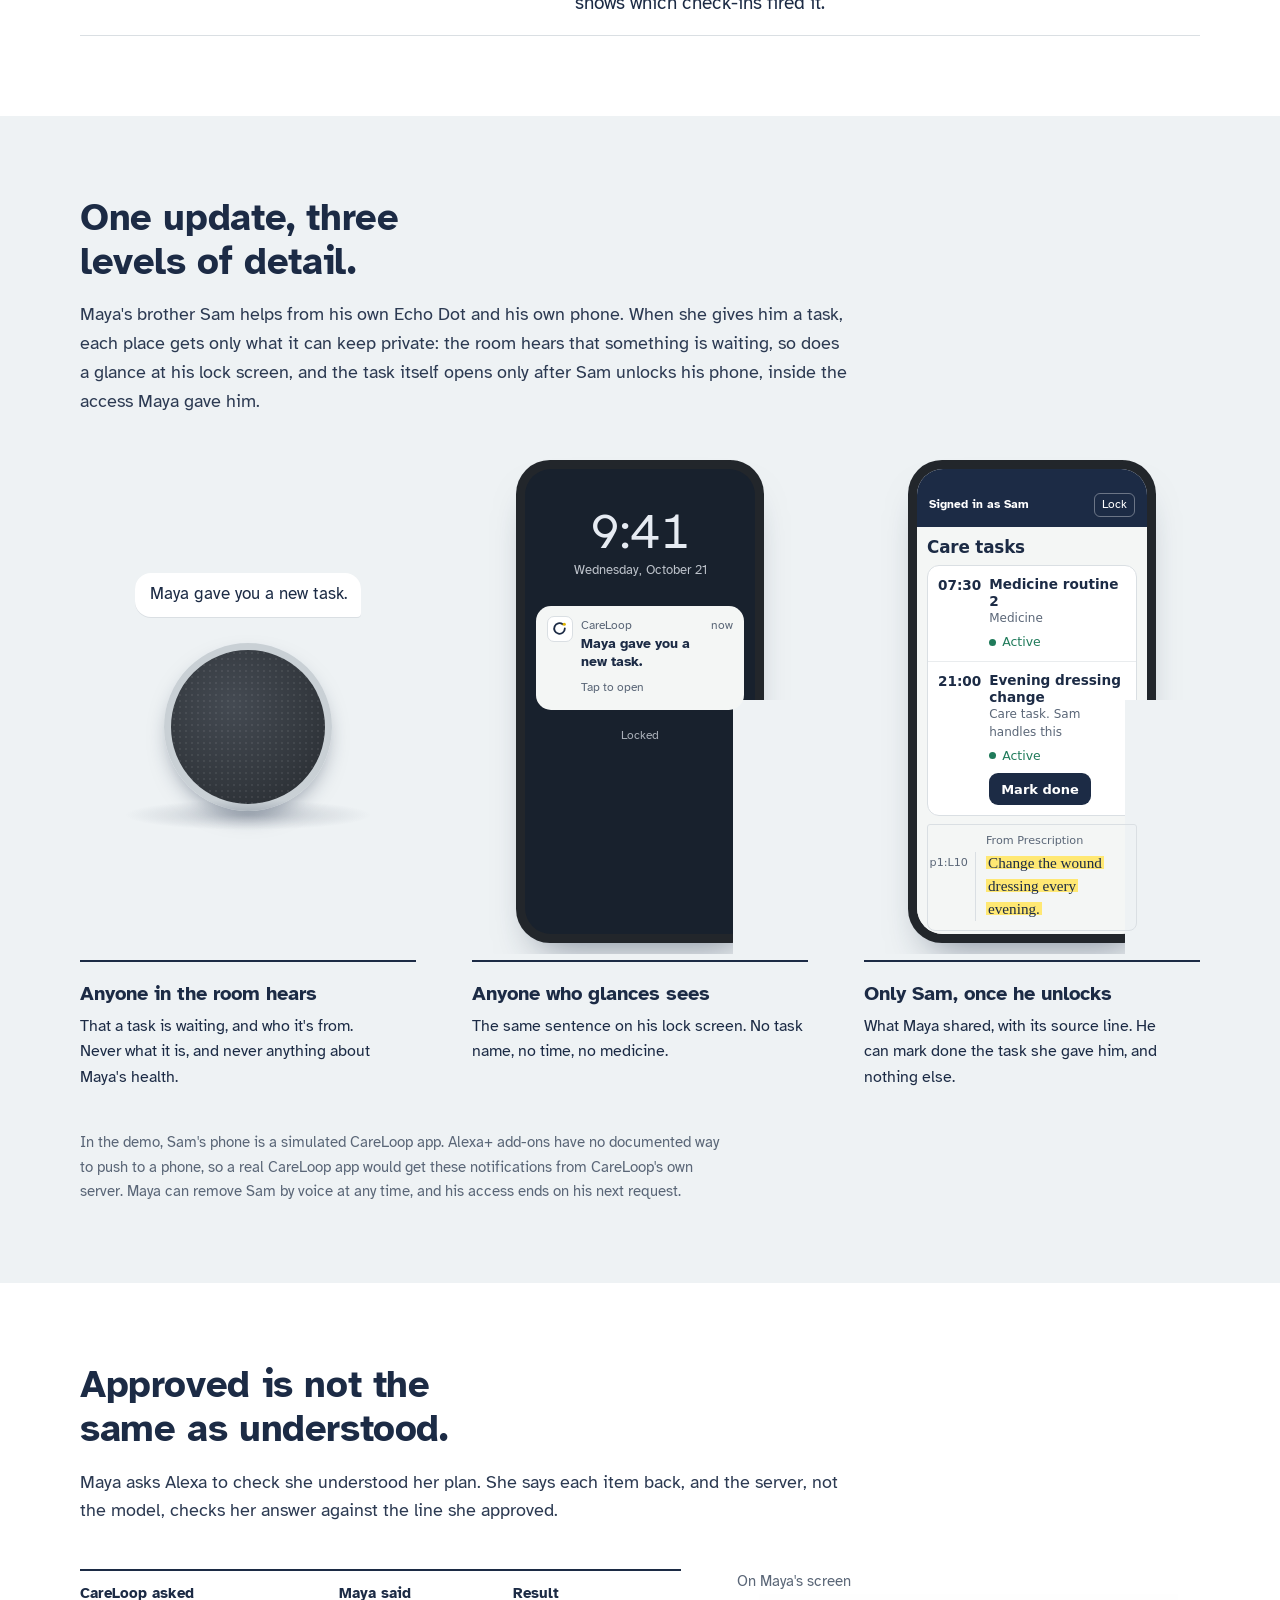
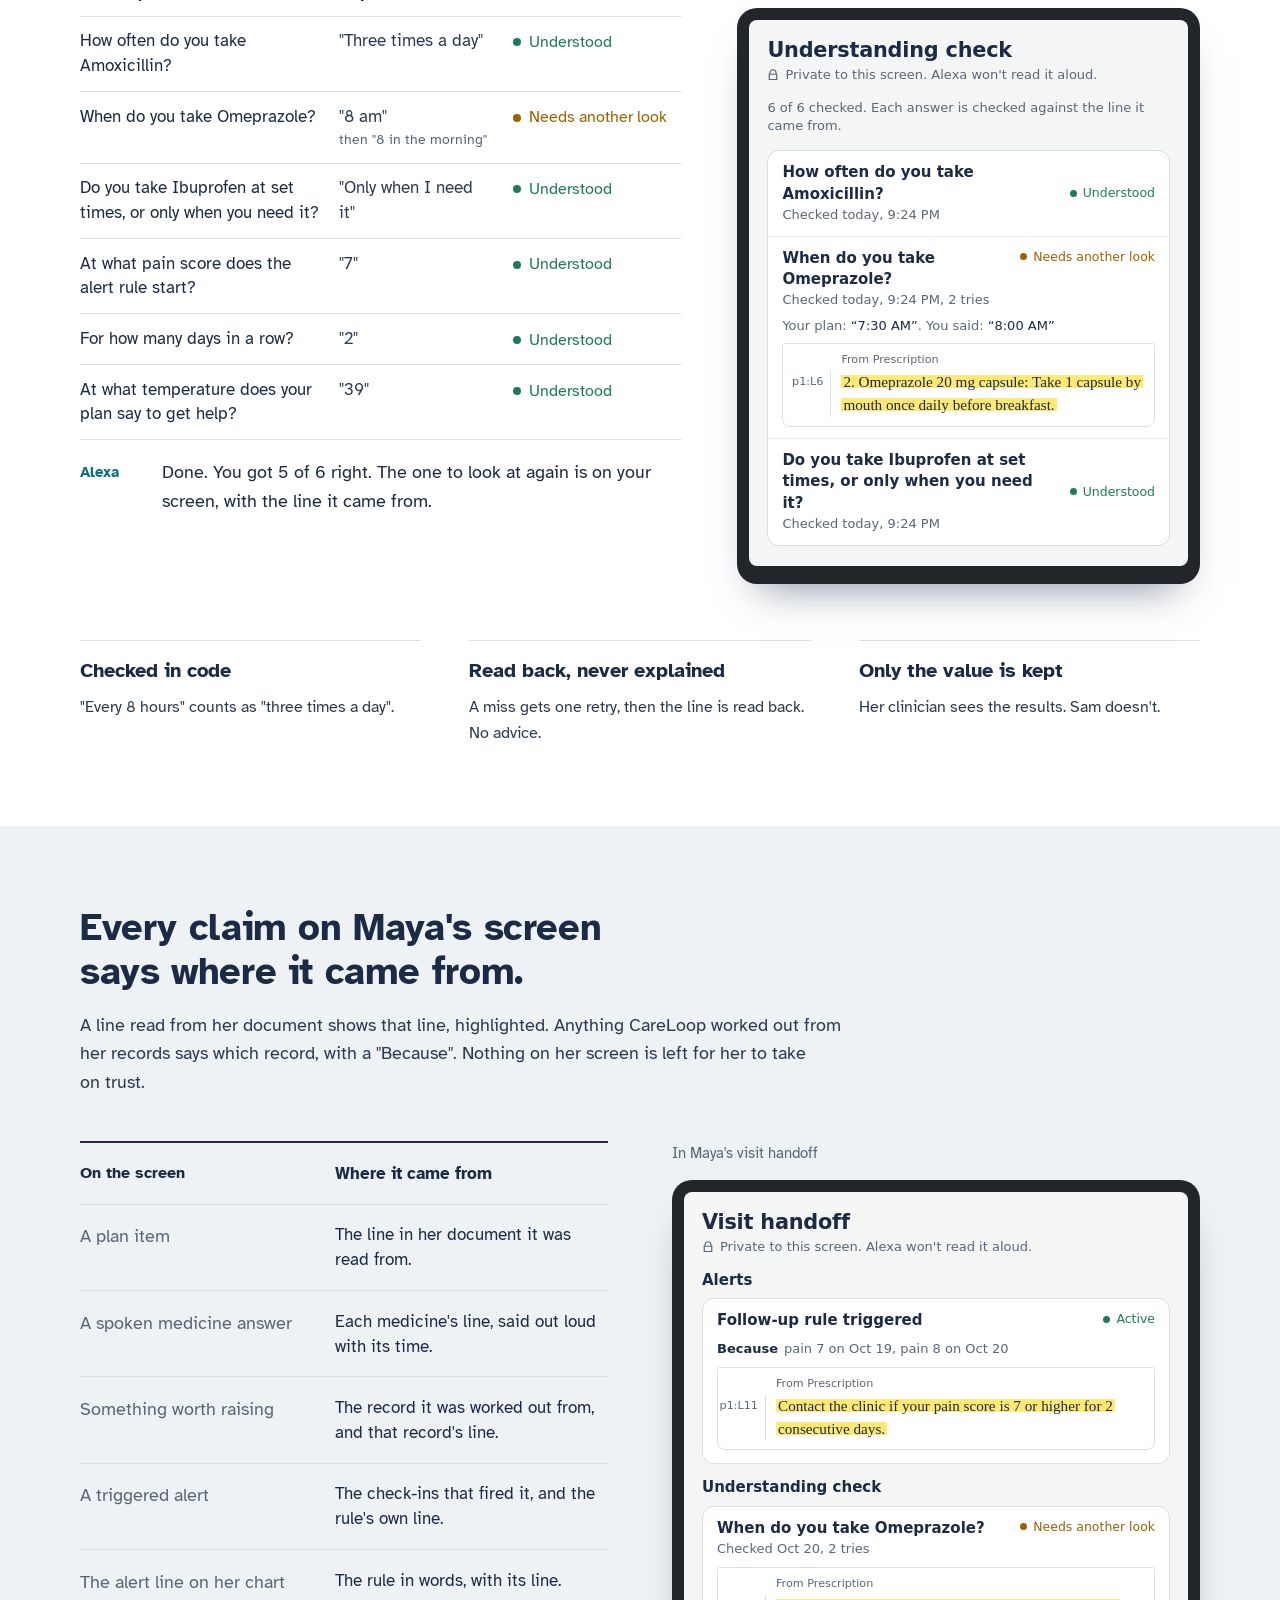
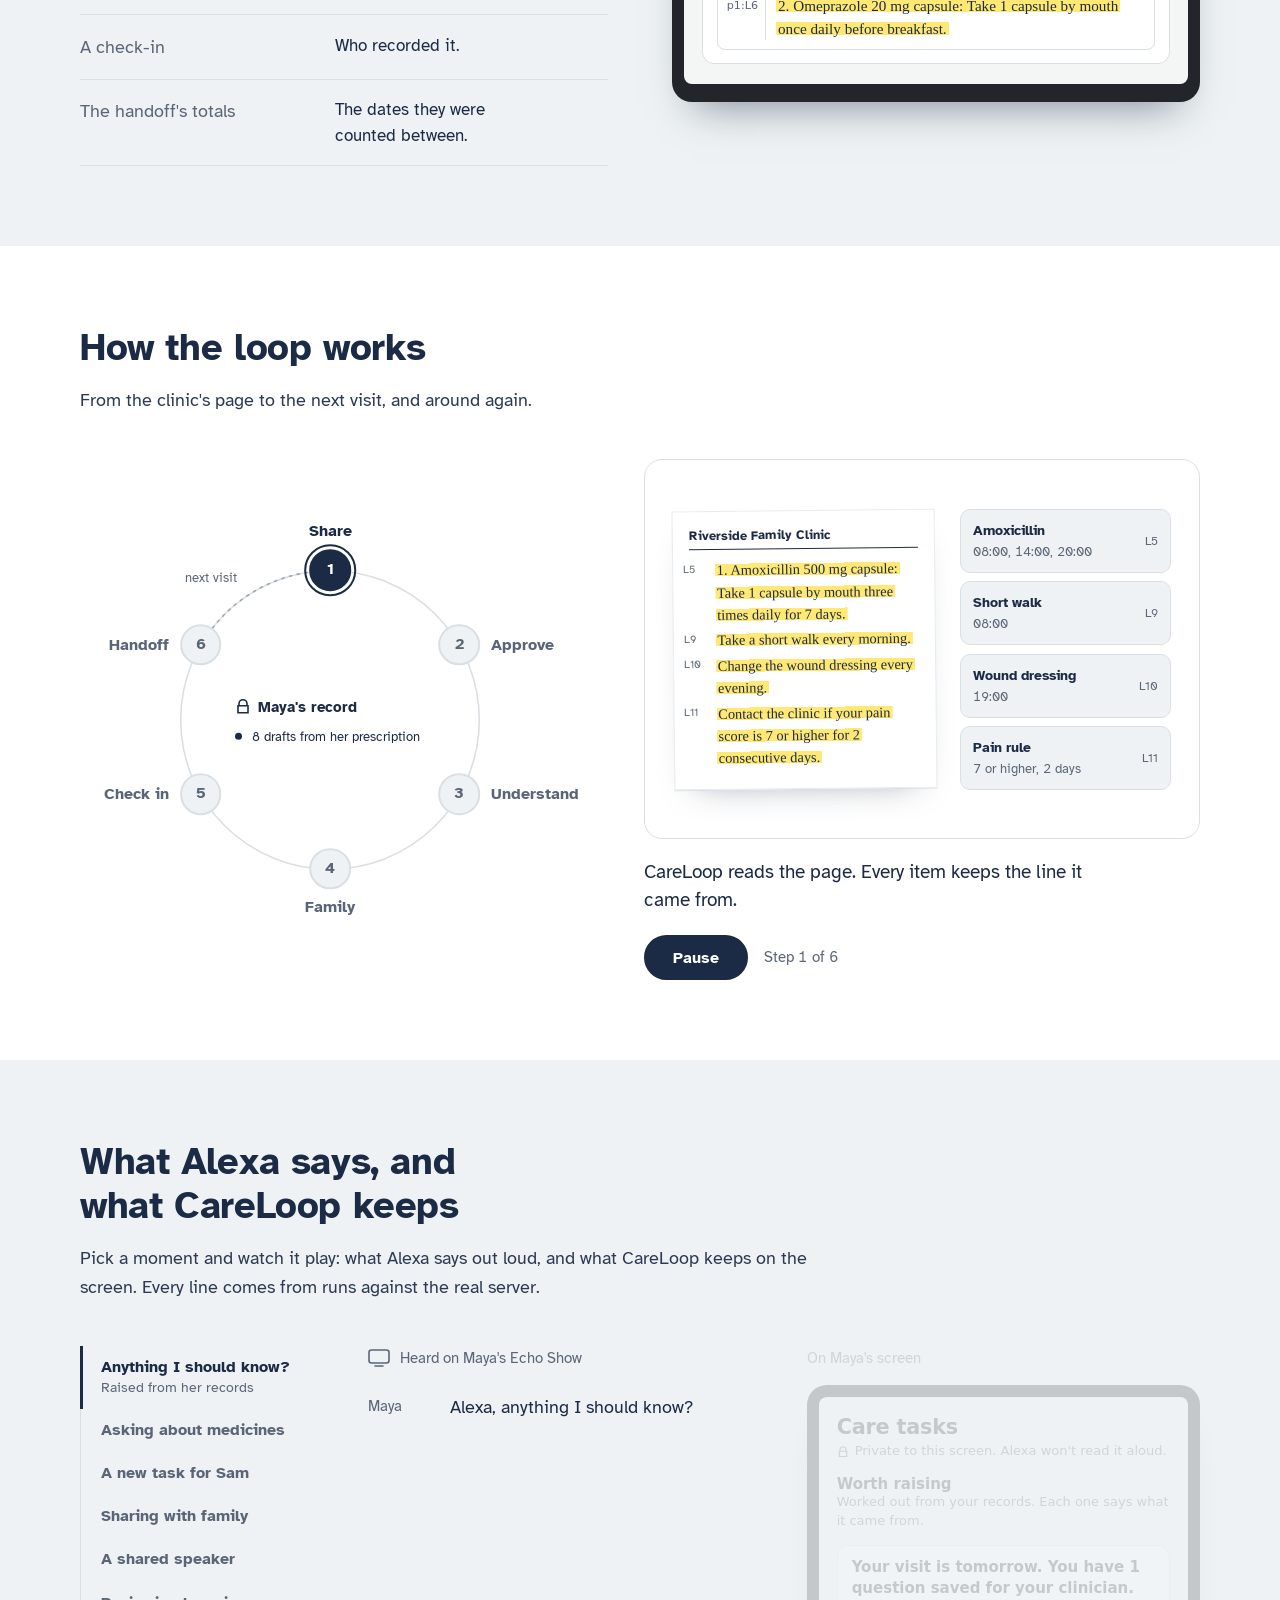
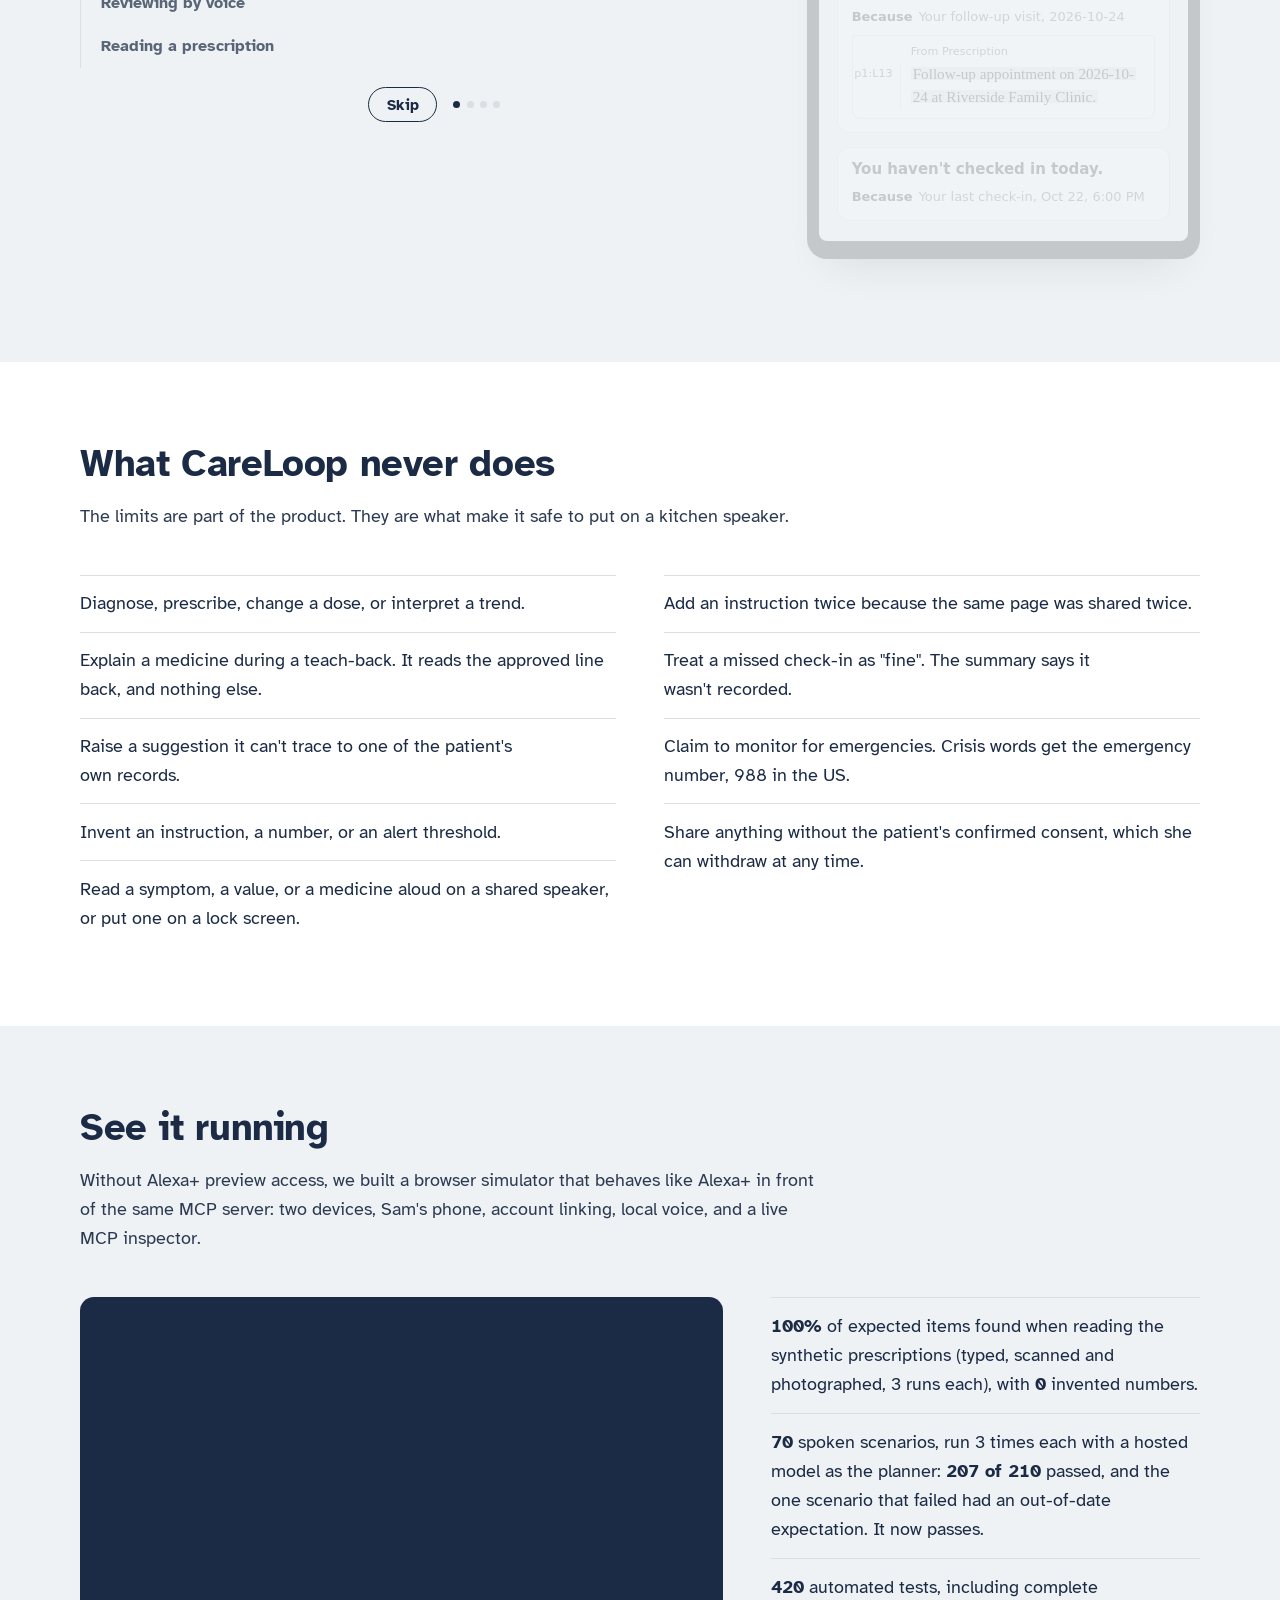
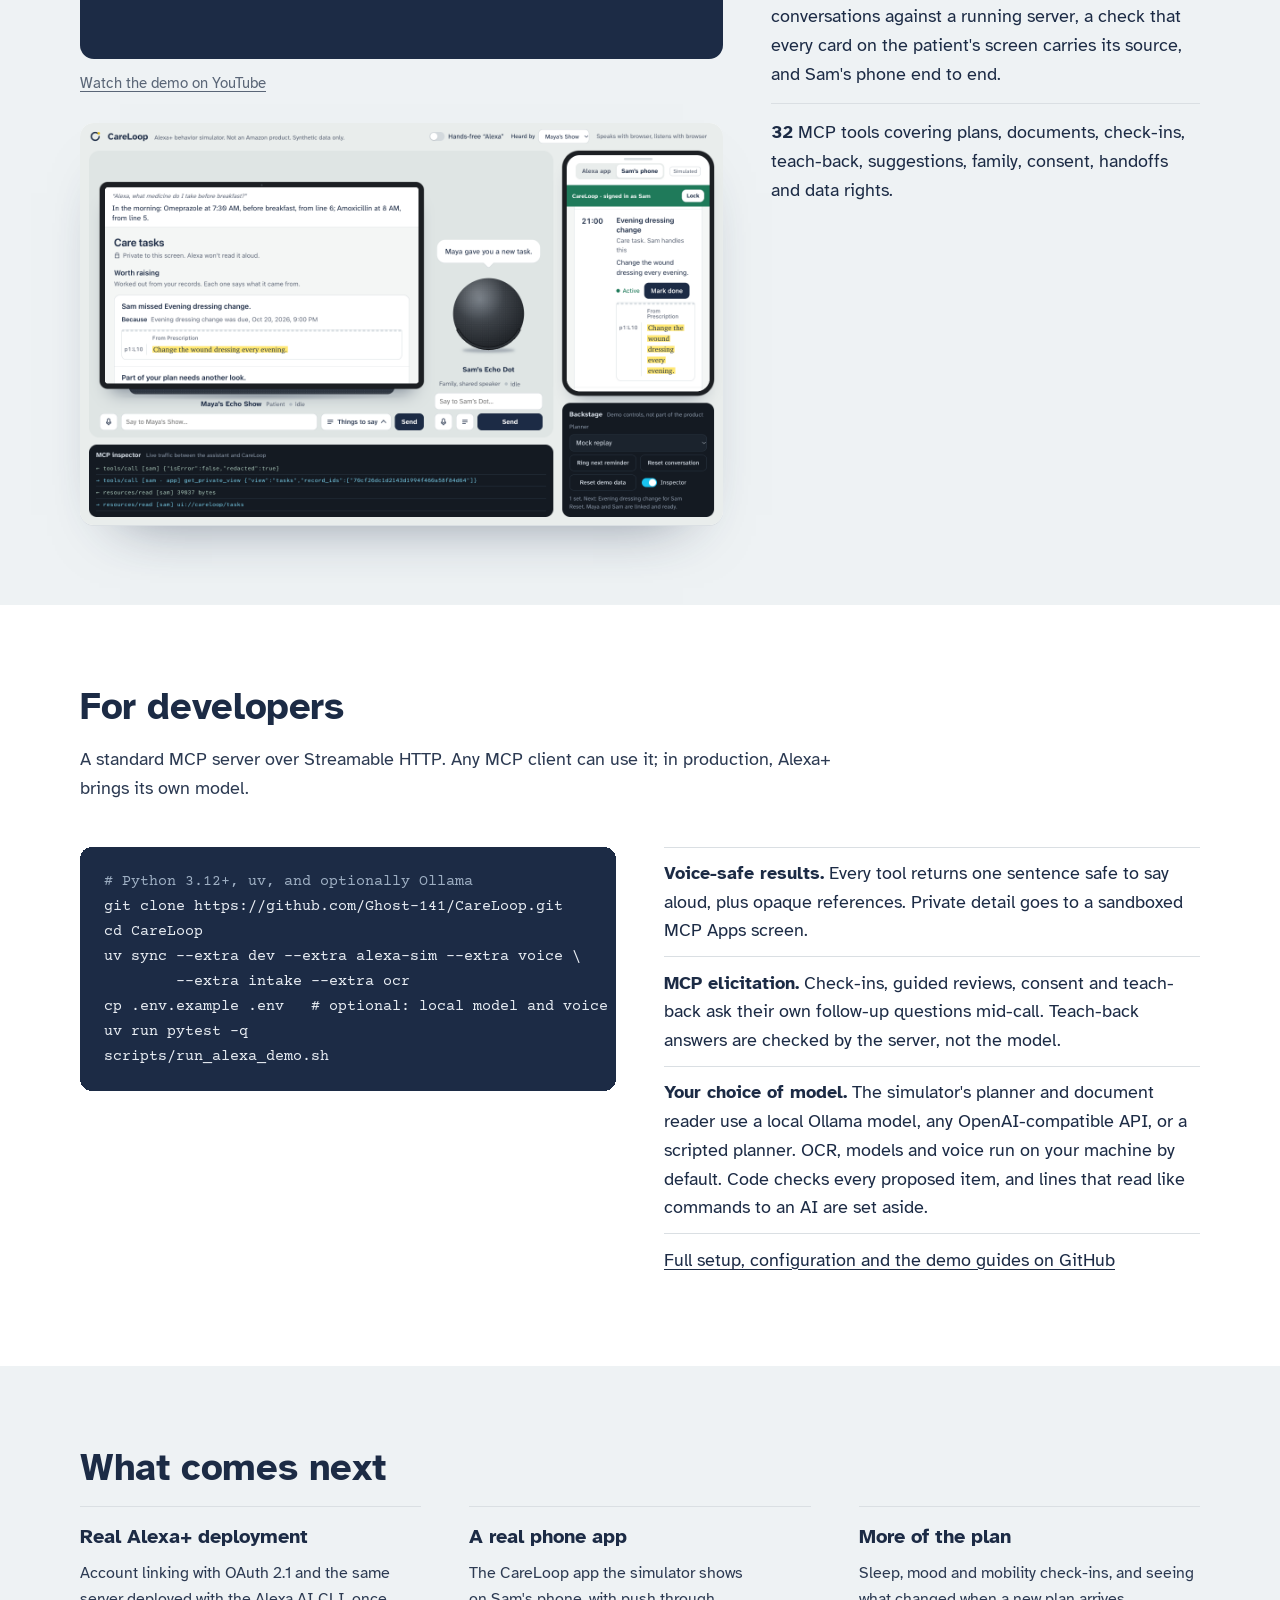
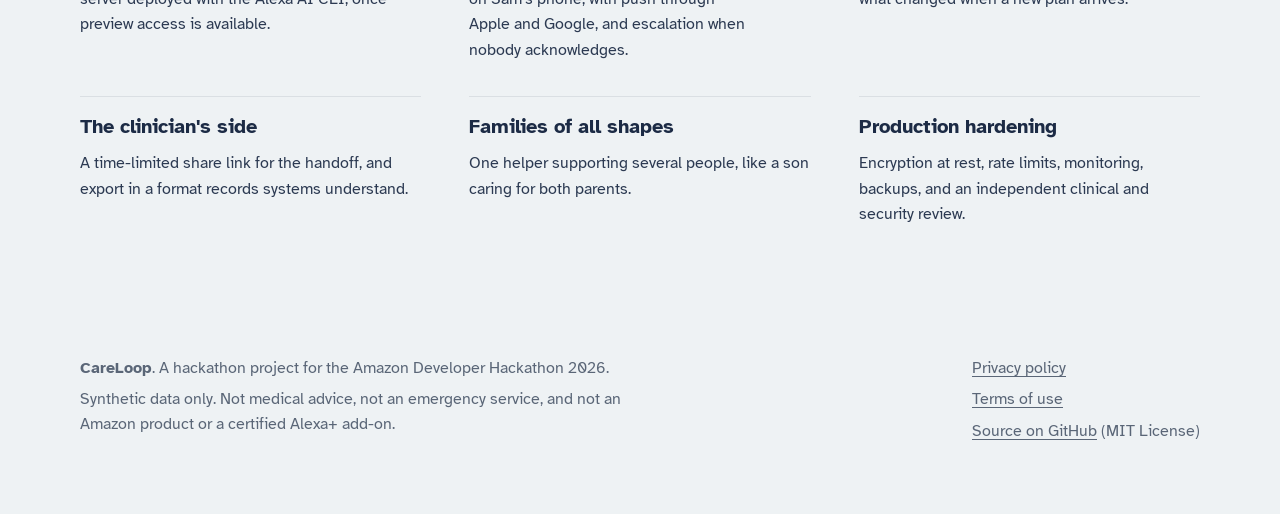
==== commit 1bd7198e: "Product page: embed the demo video in See it running The YouTube demo (privacy-enhanced embed) now l" ====
--- a/site/index.html
+++ b/site/index.html
@@ -300,6 +300,10 @@
 
   /* see it */
   .seeit { display: grid; grid-template-columns: minmax(0, 1.5fr) minmax(0, 1fr); gap: 3rem; align-items: start; }
+  .media { display: grid; gap: 1rem; min-width: 0; }
+  .video { aspect-ratio: 16 / 9; border-radius: 14px; overflow: hidden; background: var(--ink); max-width: 100%; }
+  .video iframe { display: block; width: 100%; height: 100%; border: 0; }
+  .video-link { margin: -.25rem 0 .75rem; font-size: .95rem; color: var(--muted); }
   .screen-shot { border-radius: 14px; overflow: hidden; box-shadow: 0 1px 0 var(--rule), 0 30px 60px -40px rgba(28, 43, 69, .6); background: var(--sheet); }
   .facts { margin: 0; padding: 0; list-style: none; }
   .facts li { padding: .9rem 0; border-top: 1px solid var(--rule); }
@@ -1051,7 +1055,10 @@
       <h2 id="see-title">See it running</h2>
       <p class="intro">Without Alexa+ preview access, we built a browser simulator that behaves like Alexa+ in front of the same MCP server: two devices, Sam's phone, account linking, local voice, and a live MCP inspector.</p>
       <div class="seeit">
-        <div>
+        <div class="media">
+          <div class="video"><iframe src="https://www.youtube-nocookie.com/embed/5dQXPPjE09s" title="CareLoop demo video, about 3 minutes" loading="lazy"
+            allow="accelerometer; clipboard-write; encrypted-media; gyroscope; picture-in-picture; web-share" referrerpolicy="strict-origin-when-cross-origin" allowfullscreen></iframe></div>
+          <p class="video-link"><a href="https://youtu.be/5dQXPPjE09s">Watch the demo on YouTube</a></p>
           <a class="screen-shot" href="assets/simulator.png" style="display:block"><picture><source media="(max-width: 520px)" srcset="assets/simulator-phone.png" width="360" height="560"><img src="assets/simulator.png" alt="The CareLoop simulator, with Sam's phone unlocked to his evening dressing change: Mark done, and its source line p1:L10. Opens the full screenshot" width="1440" height="900" loading="lazy"></picture></a>
         </div>
         <ul class="facts" aria-label="Evidence">
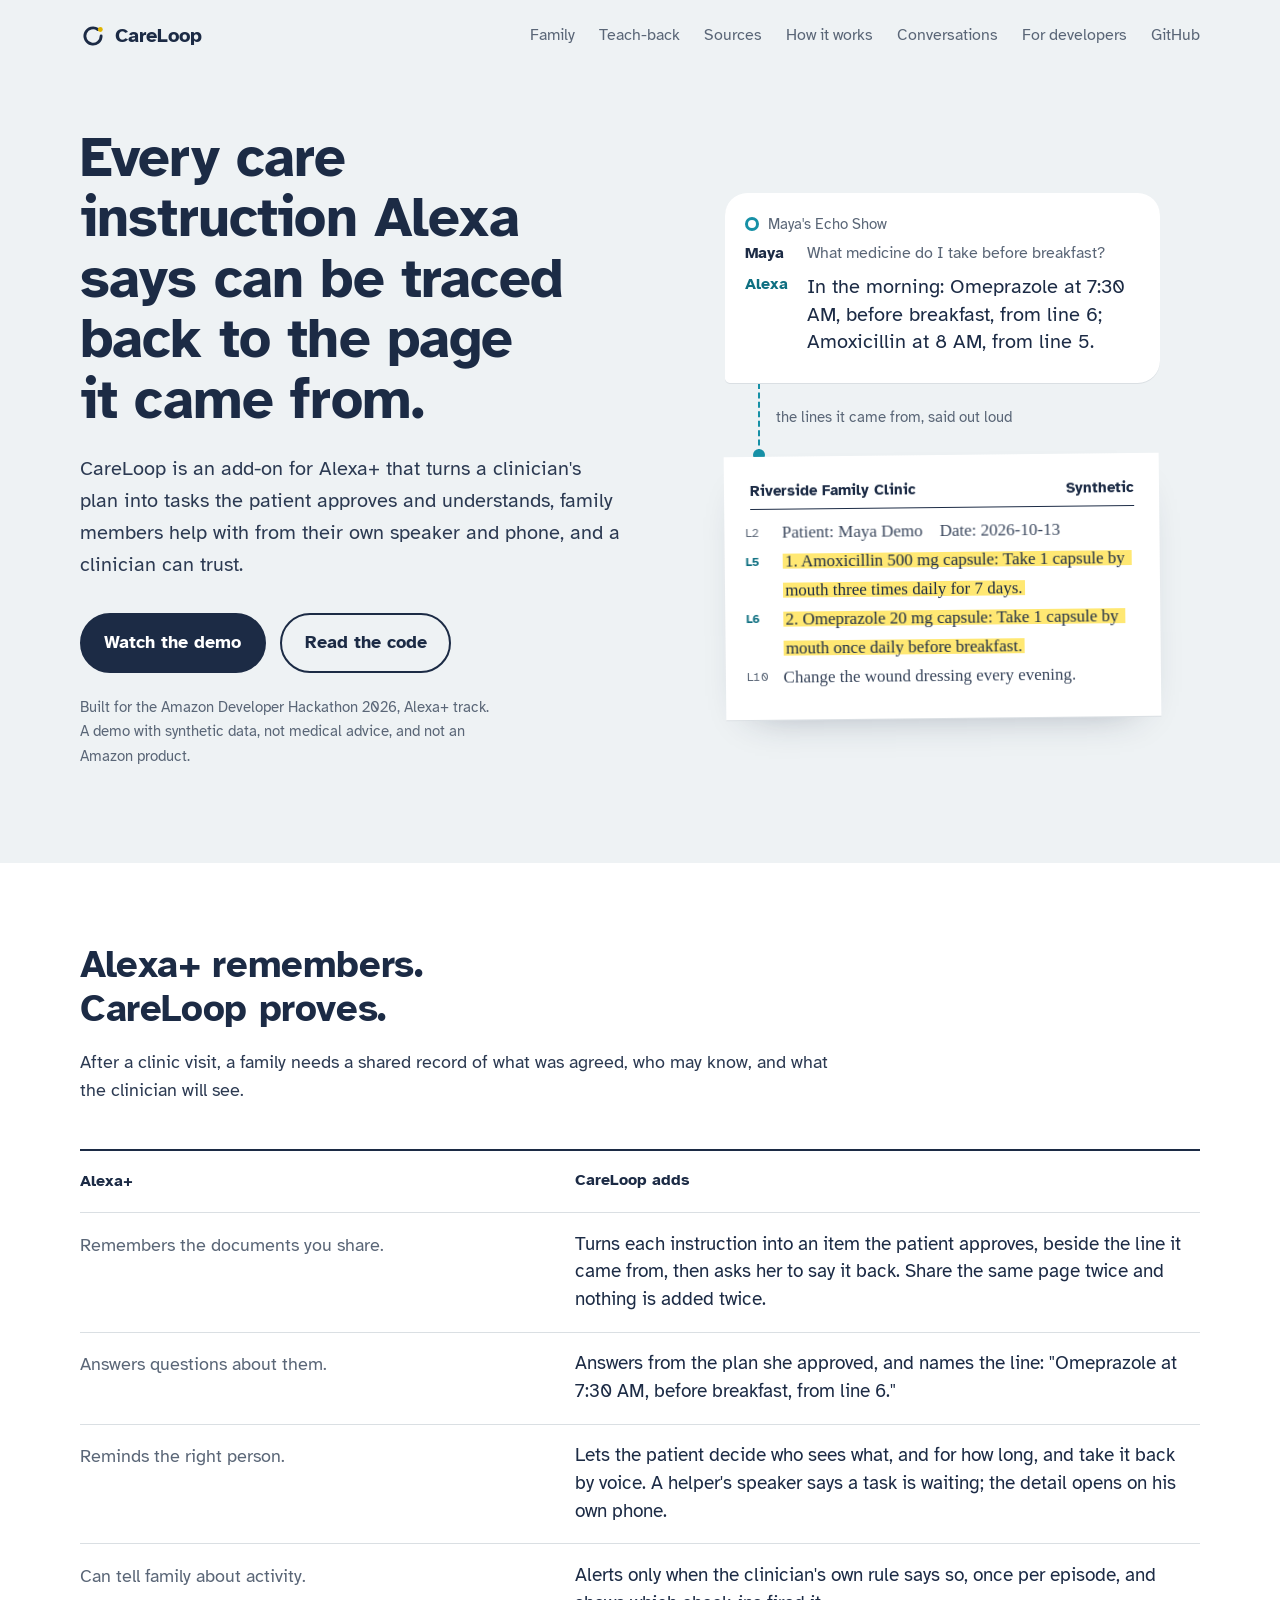
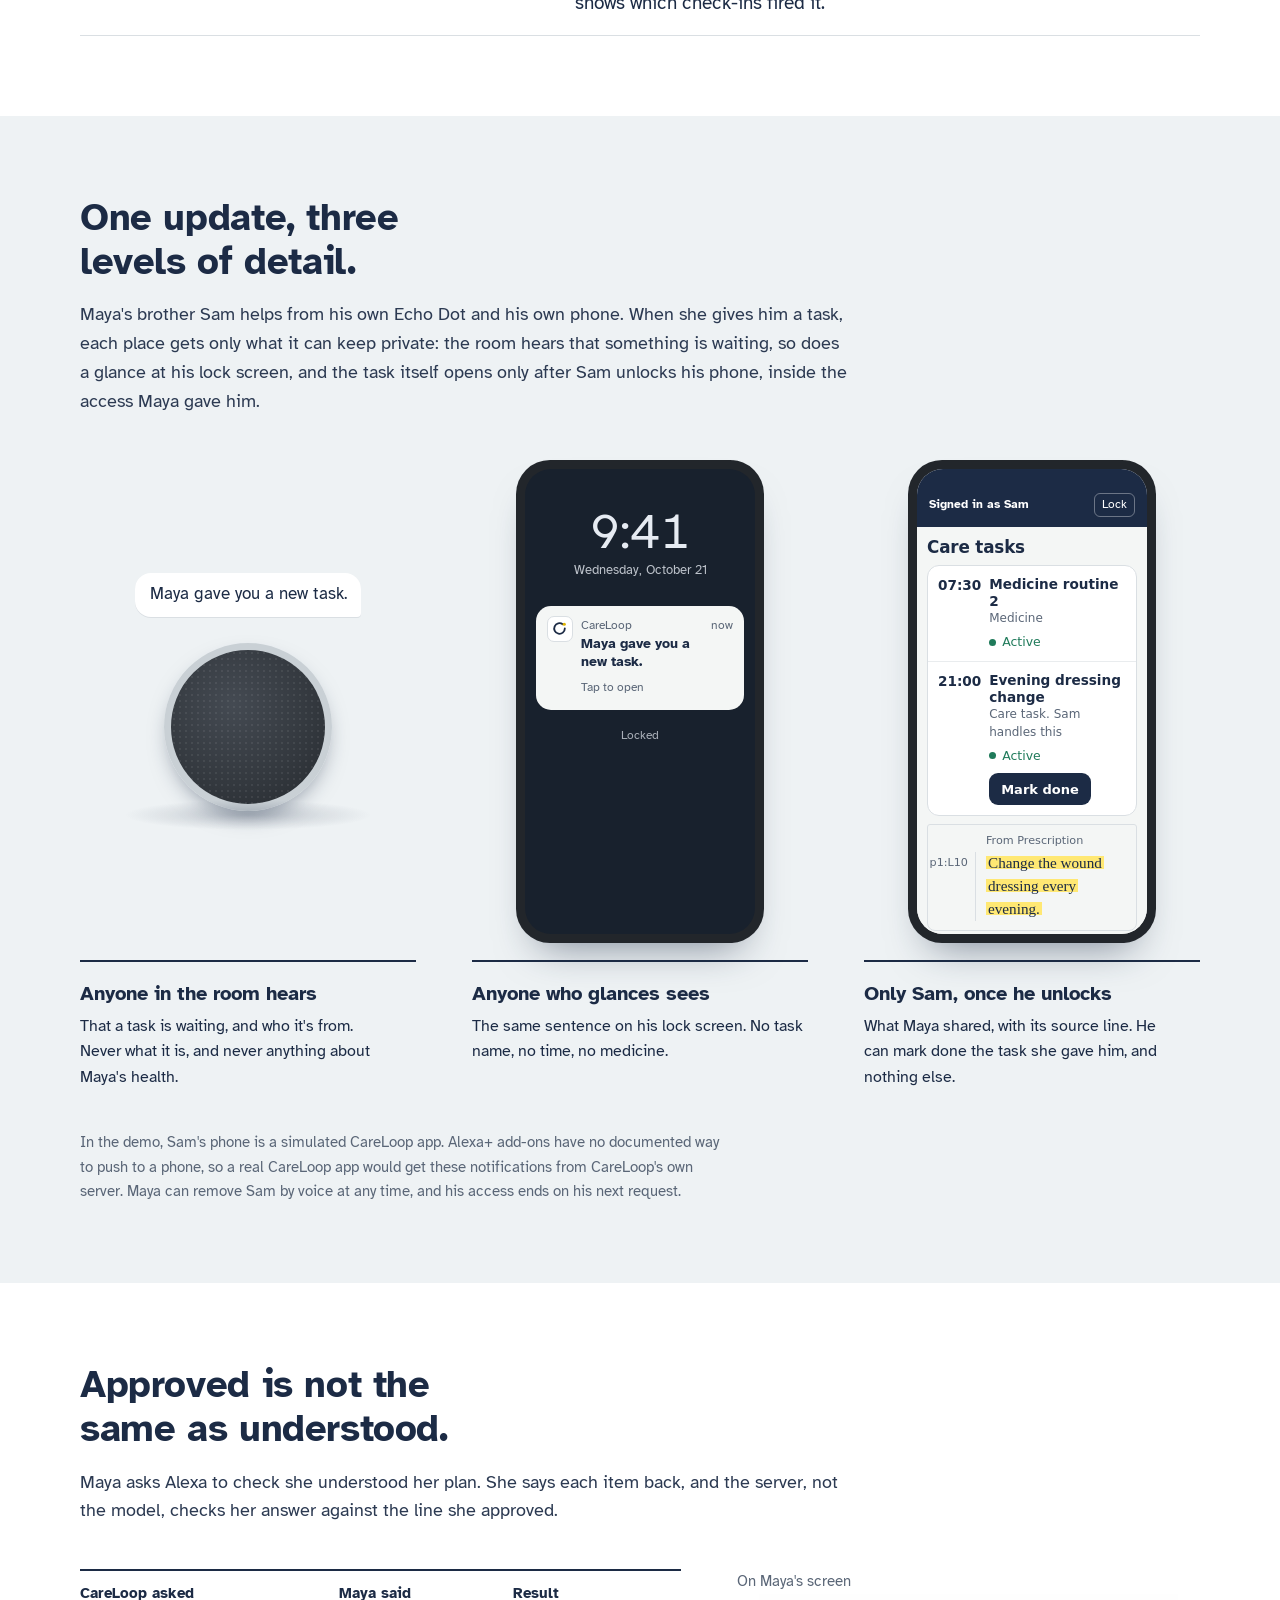
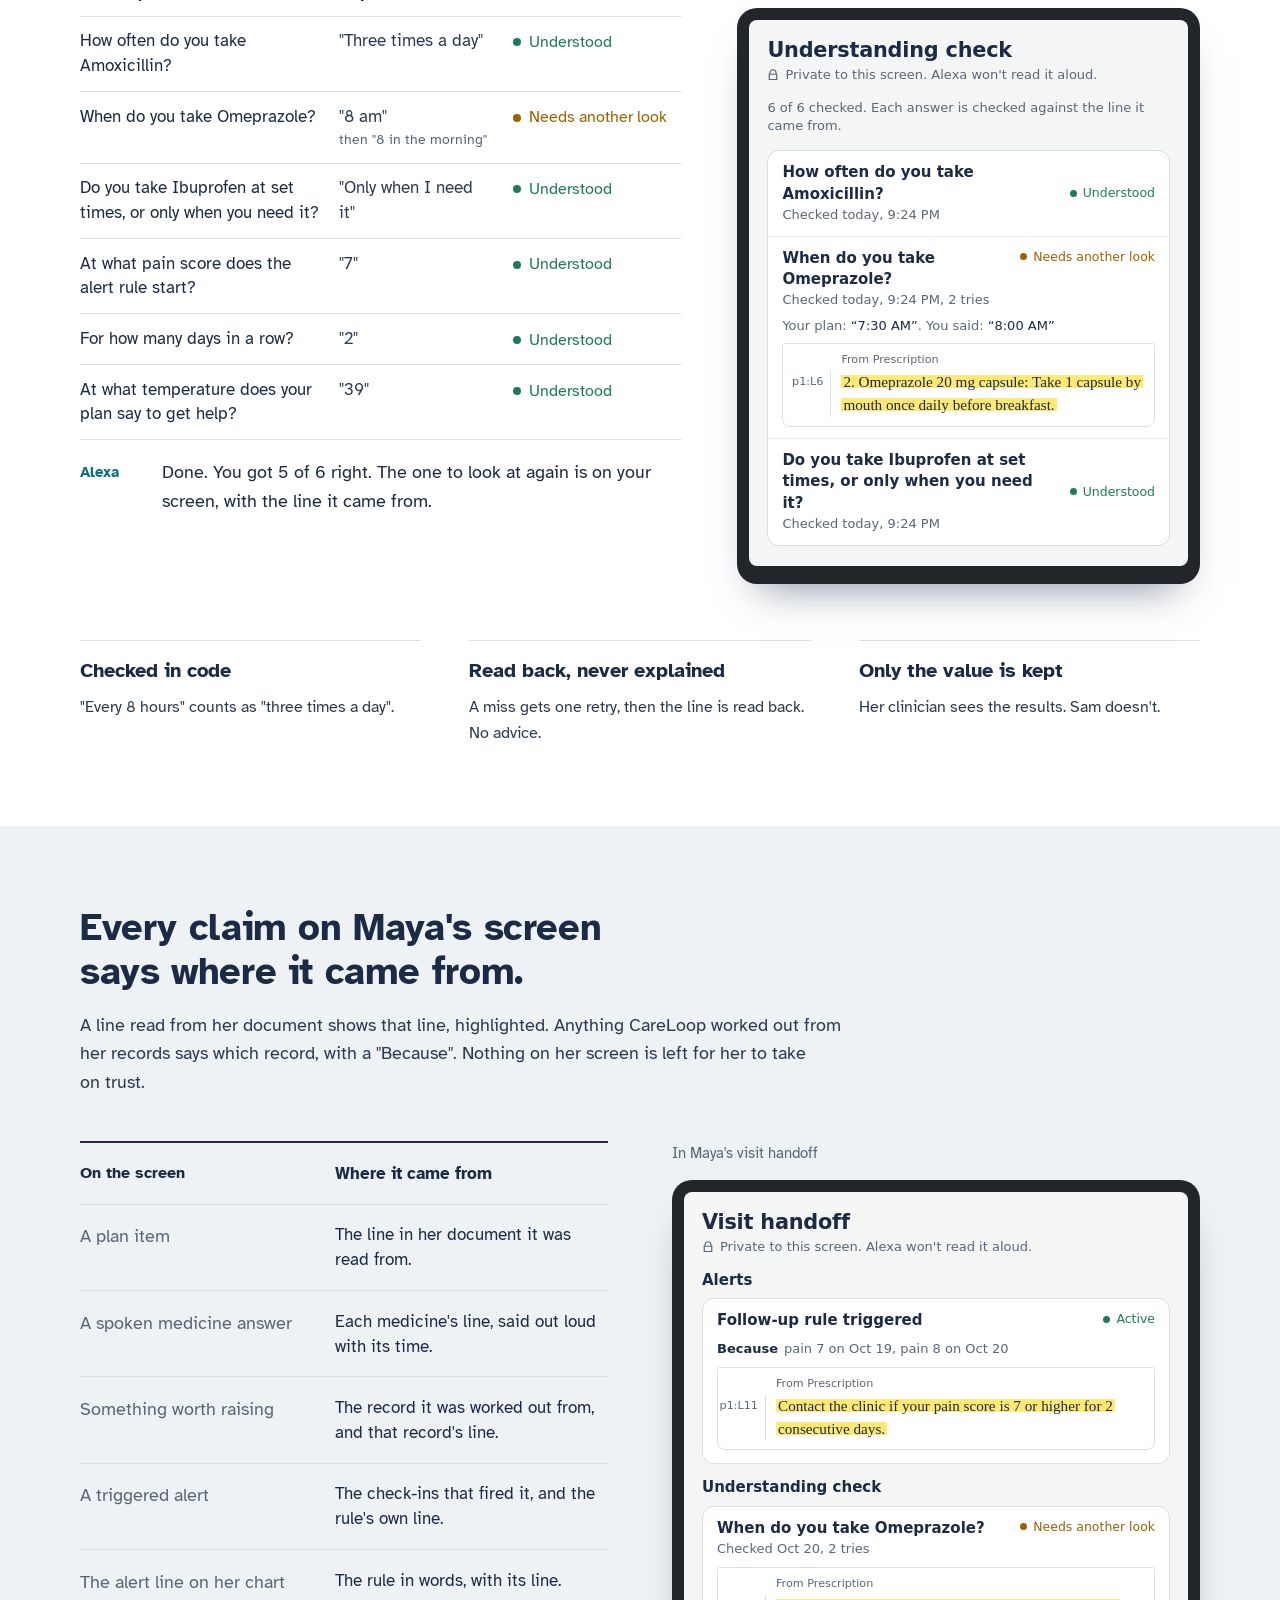
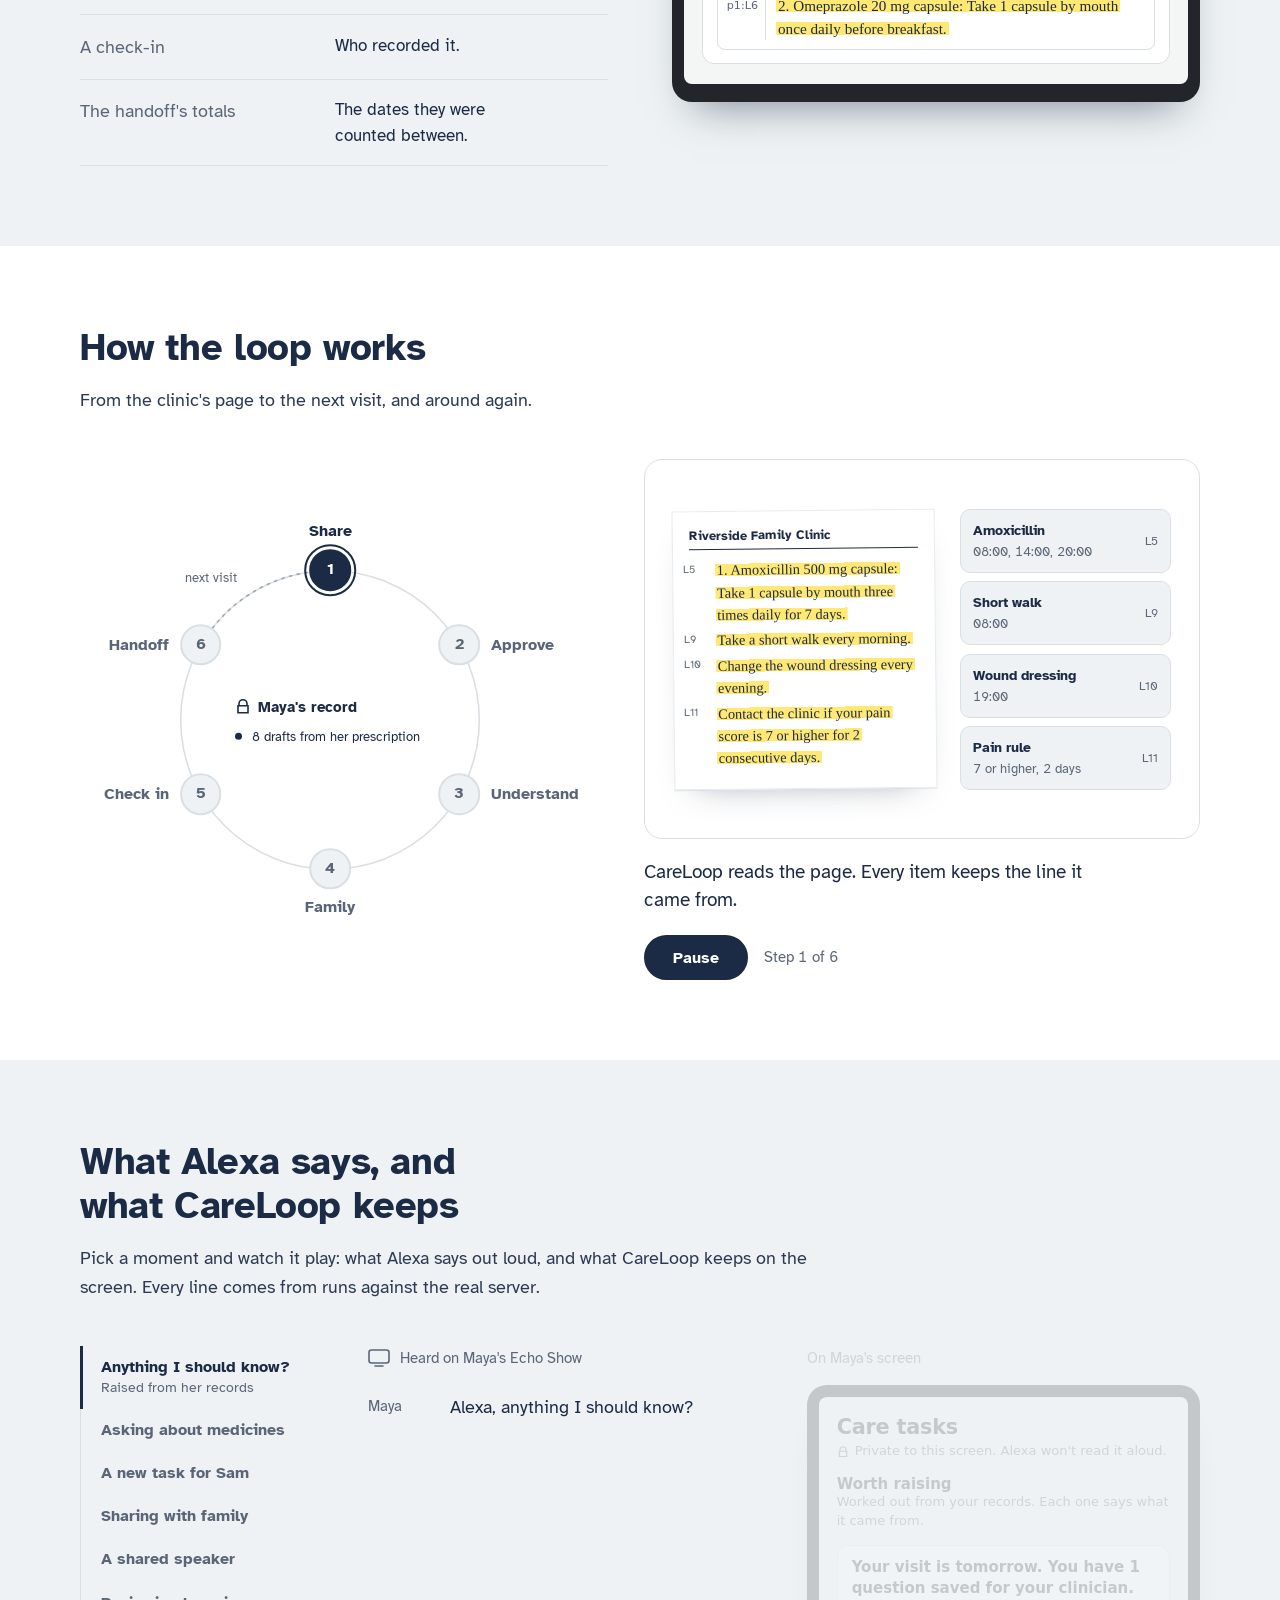
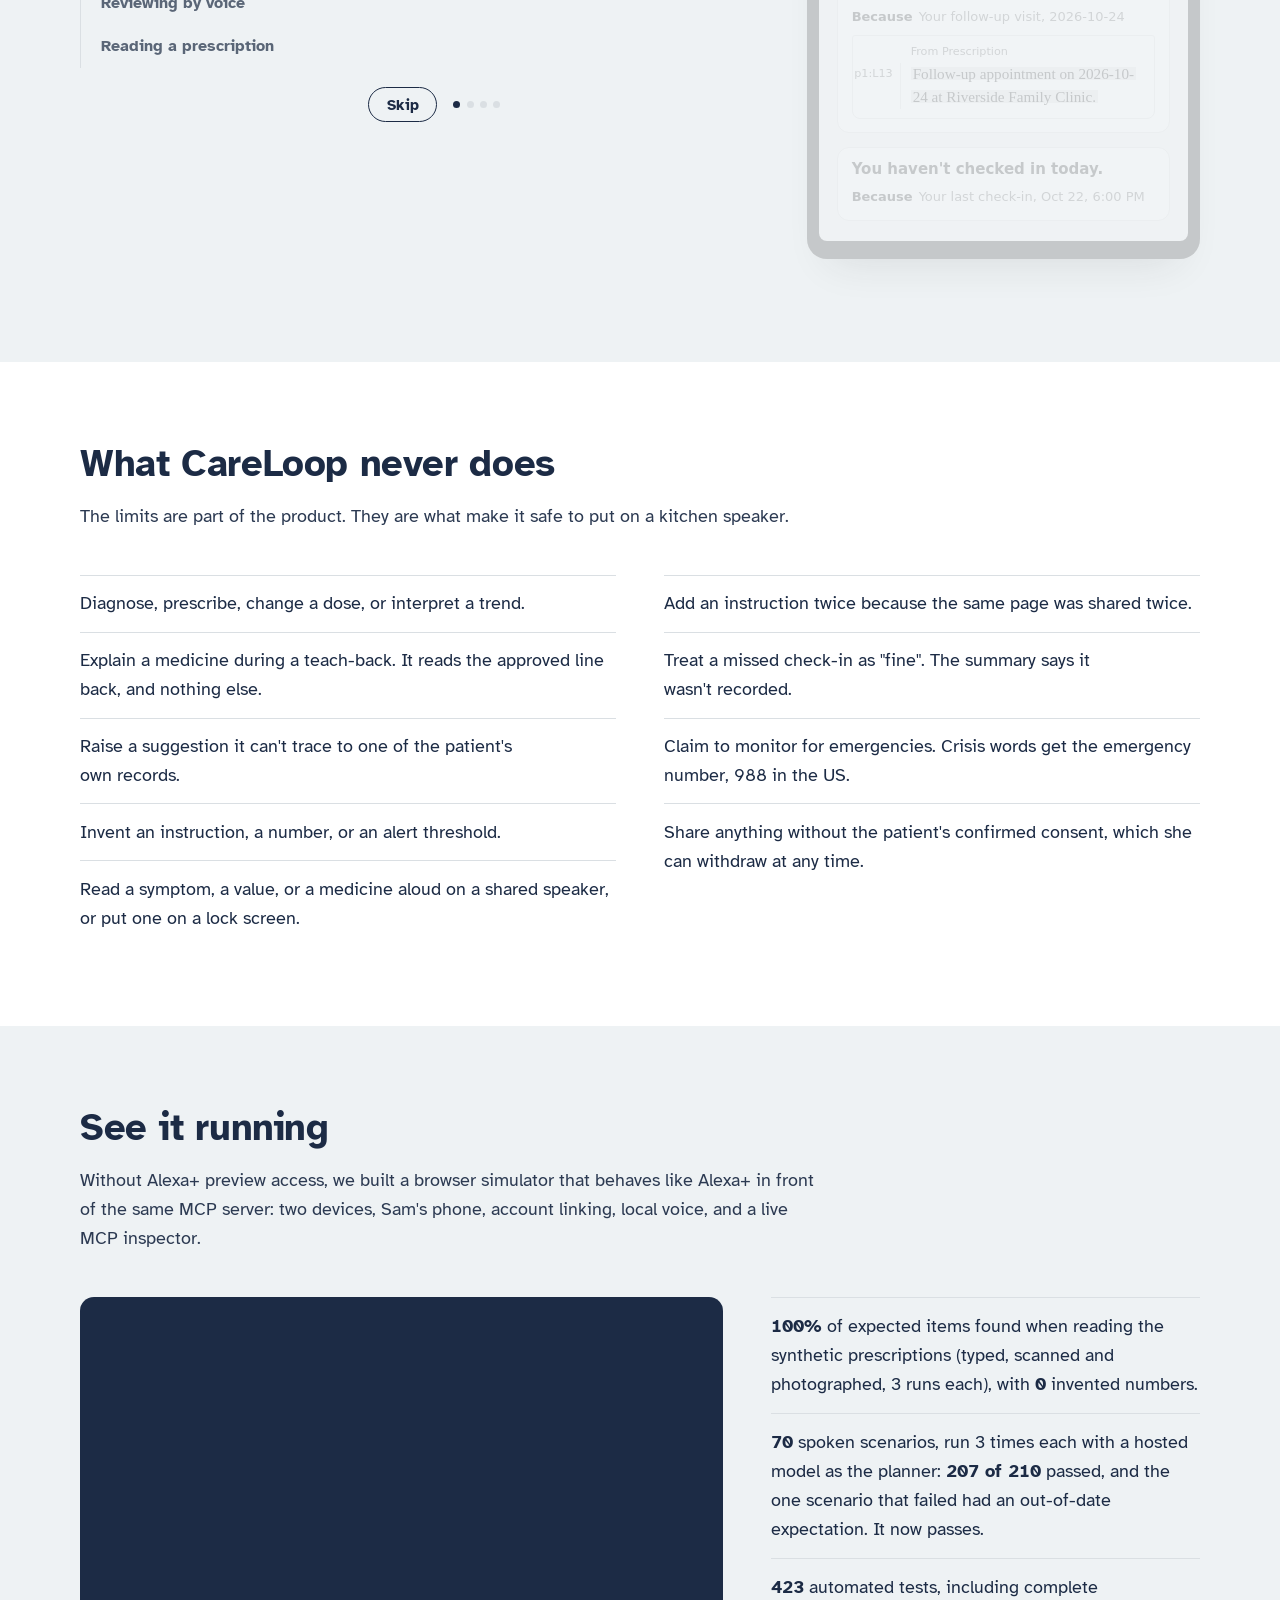
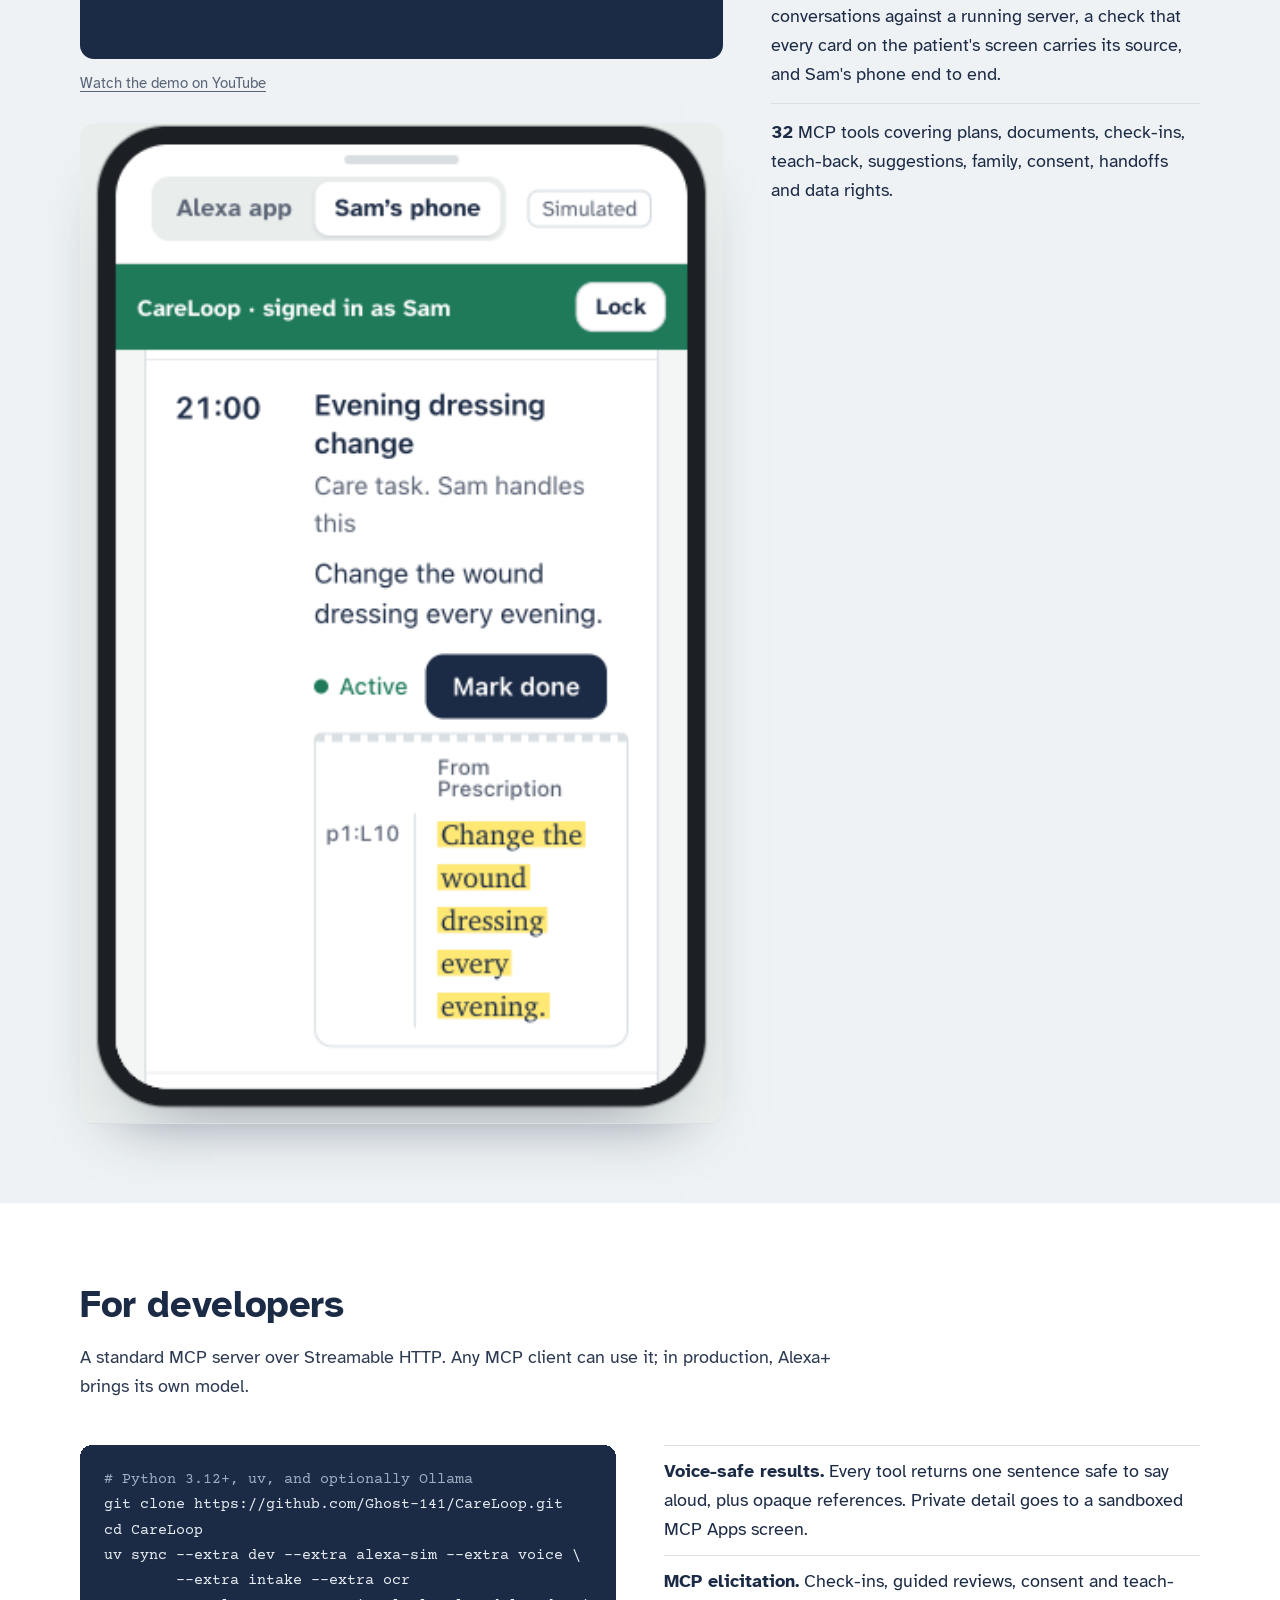
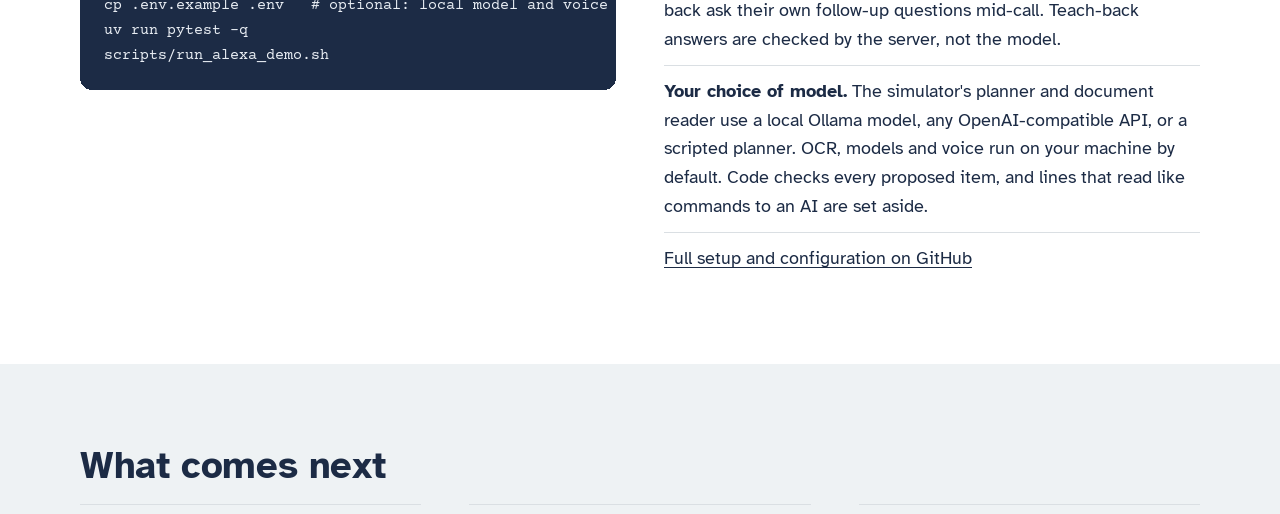
==== commit 8b23f467: "Docs: cut repeated sections and fix stale facts FEATURES keeps only the capability table. The intake" ====
--- a/site/index.html
+++ b/site/index.html
@@ -1064,7 +1064,7 @@
         <ul class="facts" aria-label="Evidence">
           <li><b>100%</b> of expected items found when reading the synthetic prescriptions (typed, scanned and photographed, 3 runs each), with <b>0</b> invented numbers.</li>
           <li><b>70</b> spoken scenarios, run 3 times each with a hosted model as the planner: <b>207 of 210</b> passed, and the one scenario that failed had an out-of-date expectation. It now passes.</li>
-          <li><b>420</b> automated tests, including complete conversations against a running server, a check that every card on the patient's screen carries its source, and Sam's phone end to end.</li>
+          <li><b>423</b> automated tests, including complete conversations against a running server, a check that every card on the patient's screen carries its source, and Sam's phone end to end.</li>
           <li><b>32</b> MCP tools covering plans, documents, check-ins, teach-back, suggestions, family, consent, handoffs and data rights.</li>
         </ul>
       </div>
@@ -1088,7 +1088,7 @@
           <li><strong>Voice-safe results.</strong> Every tool returns one sentence safe to say aloud, plus opaque references. Private detail goes to a sandboxed MCP Apps screen.</li>
           <li><strong>MCP elicitation.</strong> Check-ins, guided reviews, consent and teach-back ask their own follow-up questions mid-call. Teach-back answers are checked by the server, not the model.</li>
           <li><strong>Your choice of model.</strong> The simulator's planner and document reader use a local Ollama model, any OpenAI-compatible API, or a scripted planner. OCR, models and voice run on your machine by default. Code checks every proposed item, and lines that read like commands to an AI are set aside.</li>
-          <li><a href="https://github.com/Ghost-141/CareLoop/blob/main/docs/CARELOOP_SETUP.md">Full setup, configuration and the demo guides on GitHub</a></li>
+          <li><a href="https://github.com/Ghost-141/CareLoop/blob/main/docs/CARELOOP_SETUP.md">Full setup and configuration on GitHub</a></li>
         </ul>
       </div>
     </div>
